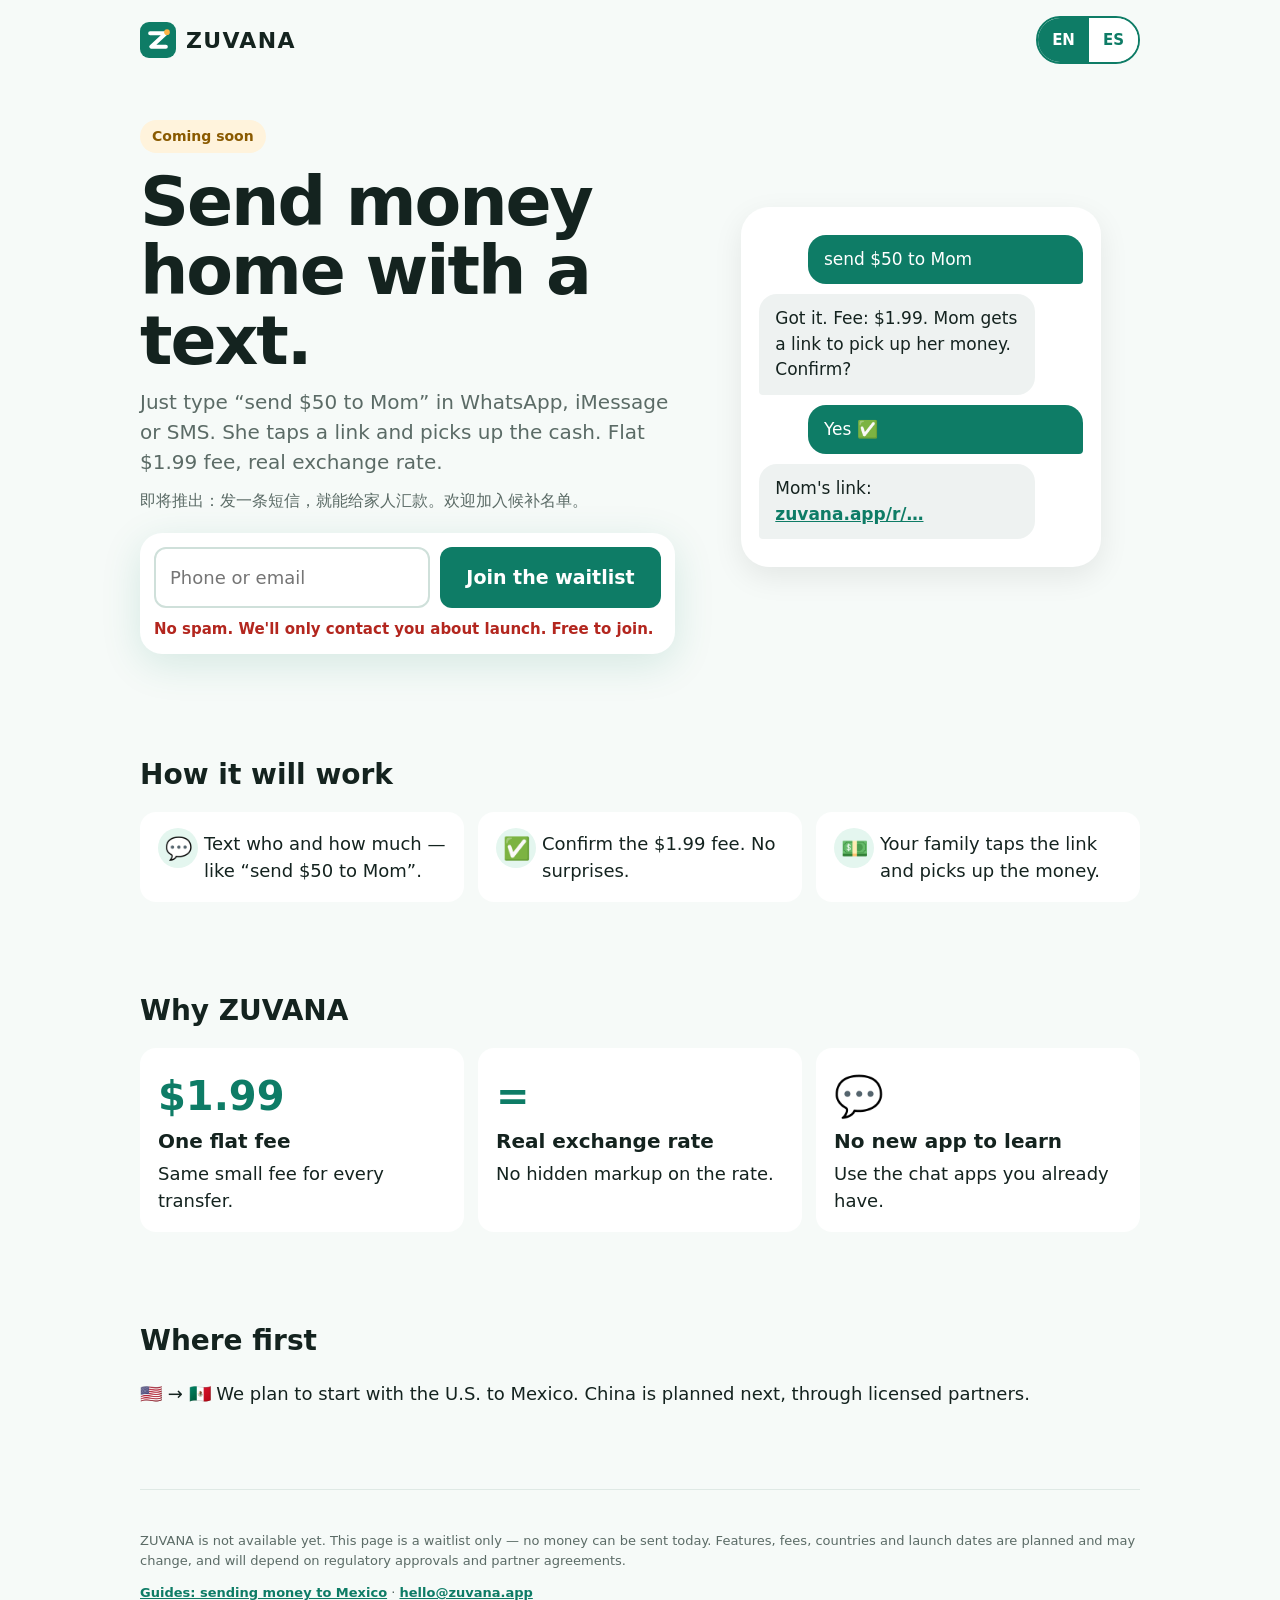
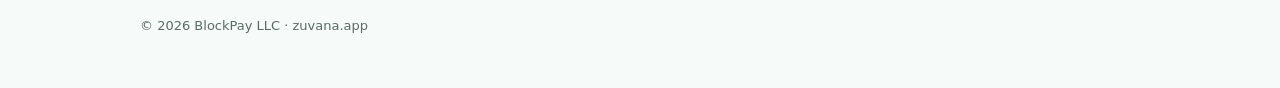
==== index.html @ ed1e3356 "SEO: meta, sitemap, robots" ====
<!DOCTYPE html>
<html lang="en">
<head>
<meta charset="utf-8">
<meta name="viewport" content="width=device-width,initial-scale=1">
<title>Send Money to Mexico by Text — Flat $1.99 Fee | ZUVANA</title>
<meta name="description" content="Send money to Mexico by text from the U.S. Type “send $50 to Mom” in WhatsApp, iMessage or SMS. Flat $1.99 fee, real exchange rate. Join the ZUVANA waitlist.">
<link rel="icon" href="favicon.svg" type="image/svg+xml">
<link rel="icon" href="favicon-32.png" sizes="32x32" type="image/png">
<link rel="apple-touch-icon" href="apple-touch-icon.png">
<link rel="canonical" href="https://zuvana.app/">
<link rel="alternate" hreflang="en" href="https://zuvana.app/">
<link rel="alternate" hreflang="es" href="https://zuvana.app/">
<link rel="alternate" hreflang="x-default" href="https://zuvana.app/">
<script type="application/ld+json">
{"@context":"https://schema.org","@graph":[
{"@type":"Organization","@id":"https://zuvana.app/#org","name":"ZUVANA","legalName":"BlockPay LLC","url":"https://zuvana.app/","logo":"https://zuvana.app/apple-touch-icon.png","email":"hello@zuvana.app","contactPoint":{"@type":"ContactPoint","email":"hello@zuvana.app","contactType":"customer support","availableLanguage":["English","Spanish"]}},
{"@type":"WebSite","@id":"https://zuvana.app/#website","url":"https://zuvana.app/","name":"ZUVANA","description":"Send money to Mexico by text. Flat $1.99 fee, real exchange rate.","inLanguage":["en","es"],"publisher":{"@id":"https://zuvana.app/#org"}}
]}
</script>
<meta name="theme-color" content="#0E7C66">
<meta property="og:type" content="website">
<meta property="og:url" content="https://zuvana.app/">
<meta property="og:site_name" content="ZUVANA">
<meta property="og:image" content="https://zuvana.app/og-image.png">
<meta property="og:image:width" content="1200">
<meta property="og:image:height" content="630">
<meta property="og:locale" content="en_US">
<meta property="og:locale:alternate" content="es_MX">
<meta name="twitter:card" content="summary_large_image">
<meta property="og:title" content="ZUVANA — Send money home by text (coming soon)">
<meta property="og:description" content="Text 'send $50 to Mom'. Flat $1.99. Join the waitlist.">
<script>
/* ================= CONFIG — EDIT BEFORE LAUNCH =================
   FORM_ACTION: where waitlist signups POST. PLACEHOLDER until an account exists.
   - Google Forms: "https://docs.google.com/forms/d/e/<FORM_ID>/formResponse"
       and set FIELD_* to the "entry.123456" names from the form's pre-filled link.
   - Formspree:    "https://formspree.io/f/<FORM_ID>" (keep FIELD_* as plain names).
   While FORM_ACTION contains "PLACEHOLDER", the form falls back to mailto:.        */
const FORM_ACTION   = "https://formsubmit.co/ajax/45e53a7cdea9976b220d7f2879195ad6"; // FormSubmit.co (free) alias for waitlist@zuvana.app
const FIELD_CONTACT = "contact";   // e.g. "entry.1111111111" for Google Forms
const FIELD_LANG    = "language";  // e.g. "entry.3333333333"
const MAILTO_FALLBACK = "waitlist@zuvana.app"; // must be a mailbox you can read
/* ============================================================== */
</script>
<style>
:root{--g:#0E7C66;--g2:#0a5c4c;--y:#FFB547;--ink:#14231f;--mut:#5b6b66;--bg:#f6faf8}
*{box-sizing:border-box}body{margin:0;font-family:system-ui,-apple-system,"Segoe UI",Roboto,"PingFang SC","Microsoft YaHei",sans-serif;color:var(--ink);background:var(--bg);line-height:1.5;font-size:18px}
.wrap{max-width:1040px;margin:0 auto;padding:0 20px}
header{display:flex;align-items:center;justify-content:space-between;padding:16px 0}
.brand{display:flex;align-items:center;gap:10px;font-weight:800;font-size:22px;letter-spacing:.06em}.brand img{width:36px;height:36px}
.toggle{display:flex;border:2px solid var(--g);border-radius:999px;overflow:hidden}
.toggle button{border:0;background:#fff;color:var(--g);font:inherit;font-size:15px;font-weight:700;padding:8px 14px;cursor:pointer;min-height:44px}
.toggle button[aria-pressed=true]{background:var(--g);color:#fff}
.hero{display:grid;gap:28px;padding:16px 0 36px}
.badge{display:inline-block;background:#fff3dc;color:#8a5a00;font-weight:700;font-size:14px;padding:6px 12px;border-radius:999px}
h1{font-size:clamp(40px,9vw,68px);line-height:1.02;letter-spacing:-.03em;font-weight:900;margin:14px 0 12px}
.lead{font-size:20px;color:var(--mut);margin:0 0 20px}
.zh{font-size:16px;color:var(--mut);margin:-8px 0 20px}
form{background:#fff;border-radius:22px;padding:14px;box-shadow:0 10px 40px rgba(14,124,102,.14);display:grid;gap:10px}.sr{position:absolute;width:1px;height:1px;overflow:hidden;clip:rect(0 0 0 0)}@media(min-width:560px){form{grid-template-columns:1fr auto}form .small,form .err{color:#b3261e;font-weight:700;font-size:15px;margin:0;grid-column:1/-1}.err:empty{display:none}input[aria-invalid=true]{border-color:#b3261e}.ok{grid-column:1/-1}}
label{font-weight:700;font-size:15px}
input,select{width:100%;font:inherit;padding:14px;border:2px solid #cfe0da;border-radius:12px;min-height:52px}
input:focus,select:focus{outline:3px solid var(--y);border-color:var(--g)}
.cta{padding:16px 26px!important;background:var(--g);color:#fff;border:0;border-radius:12px;font:inherit;font-weight:800;font-size:19px;padding:16px;cursor:pointer;min-height:56px}
.cta:hover{background:var(--g2)}
.small{font-size:13px;color:var(--mut);margin:0}
.err{color:#b3261e;font-weight:700;font-size:15px;margin:0;grid-column:1/-1}.err:empty{display:none}input[aria-invalid=true]{border-color:#b3261e}.ok{background:#e4f6ef;color:var(--g2);padding:14px;border-radius:12px;font-weight:700;display:none}
.phone{background:#fff;border-radius:28px;padding:18px;box-shadow:0 10px 30px rgba(0,0,0,.08);max-width:360px;justify-self:center;width:100%}
.bub{padding:12px 16px;border-radius:18px;margin:10px 0;max-width:85%;font-size:17px}
.me{background:var(--g);color:#fff;margin-left:auto;border-bottom-right-radius:4px}
.them{background:#eef2f1;border-bottom-left-radius:4px}
.link{color:var(--g);font-weight:700;text-decoration:underline}
section{padding:44px 0}h2{font-size:28px;margin:0 0 16px}
.steps{display:grid;gap:14px;padding:0;margin:0;list-style:none;counter-reset:s}
.steps li{background:#fff;border-radius:16px;padding:18px 18px 18px 64px;position:relative}
.steps li::before{content:attr(data-ic);font-size:22px;width:40px!important;height:40px!important;background:#e4f6ef!important;position:absolute;left:18px;top:16px;width:34px;height:34px;border-radius:50%;background:var(--y);font-weight:800;display:grid;place-items:center}
.cards{display:grid;gap:14px}.card{background:#fff;border-radius:16px;padding:18px}.card b{display:block;font-size:20px;margin-bottom:4px}
.big{font-size:40px;font-weight:800;color:var(--g)}
footer{padding:28px 0 40px;font-size:13px;color:var(--mut);border-top:1px solid #dfe9e5;margin-top:20px}
@media(min-width:820px){.hero{grid-template-columns:1.1fr .9fr;align-items:center;padding:40px 0 56px}.steps,.cards{grid-template-columns:repeat(3,1fr)}}
</style>
</head>
<body>
<div class="wrap">
<header>
  <div class="brand"><img src="logo.svg" alt="">ZUVANA</div>
  <div class="toggle" role="group" aria-label="Language / Idioma">
    <button type="button" data-set="en" aria-pressed="true">EN</button>
    <button type="button" data-set="es" aria-pressed="false">ES</button>
  </div>
</header>

<main>
<div class="hero">
  <div>
    <span class="badge" data-i="badge">Coming soon</span>
    <h1 data-i="h1">Send money home with a text.</h1>
    <p class="lead" data-i="lead">Just type “send $50 to Mom” in WhatsApp, iMessage or SMS. She taps a link and picks up the cash. Flat $1.99 fee, real exchange rate.</p>
    <p class="zh" lang="zh-Hans">即将推出：发一条短信，就能给家人汇款。欢迎加入候补名单。</p>

    <form id="wl" novalidate action="#" method="post">
      <label for="contact" class="sr" data-i="lbl">Your phone or email</label>
      <input id="contact" name="contact" type="text" required aria-describedby="err" aria-invalid="false" autocomplete="email" inputmode="email" placeholder="Phone or email" data-ph="ph">
      <input type="text" name="_honey" tabindex="-1" autocomplete="off" class="sr" aria-hidden="true">
      <p class="err" id="err" role="alert"></p>
      <button class="cta" type="submit" data-i="cta">Join the waitlist</button>
      <p class="ok" id="ok" role="status"></p>
      <p class="small" data-i="priv">No spam. We'll only contact you about launch. Free to join.</p>
    </form>
  </div>

  <div class="phone" aria-hidden="true">
    <div class="bub me" data-i="b1">send $50 to Mom</div>
    <div class="bub them" data-i="b2">Got it. Fee: $1.99. Mom gets a link to pick up her money. Confirm?</div>
    <div class="bub me" data-i="b3">Yes ✅</div>
    <div class="bub them"><span data-i="b4">Mom's link:</span> <span class="link">zuvana.app/r/…</span></div>
  </div>
</div>

<section>
  <h2 data-i="how">How it will work</h2>
  <ol class="steps">
    <li data-ic="💬" data-i="s1">Text who and how much — like “send $50 to Mom”.</li>
    <li data-ic="✅" data-i="s2">Confirm the $1.99 fee. No surprises.</li>
    <li data-ic="💵" data-i="s3">Your family taps the link and picks up the money.</li>
  </ol>
</section>

<section>
  <h2 data-i="why">Why ZUVANA</h2>
  <div class="cards">
    <div class="card"><span class="big">$1.99</span><b data-i="c1t">One flat fee</b><span data-i="c1">Same small fee for every transfer.</span></div>
    <div class="card"><span class="big">=</span><b data-i="c2t">Real exchange rate</b><span data-i="c2">No hidden markup on the rate.</span></div>
    <div class="card"><span class="big">💬</span><b data-i="c3t">No new app to learn</b><span data-i="c3">Use the chat apps you already have.</span></div>
  </div>
</section>

<section>
  <h2 data-i="where">Where first</h2>
  <p data-i="w1">🇺🇸 → 🇲🇽 We plan to start with the U.S. to Mexico. China is planned next, through licensed partners.</p>
</section>
</main>

<footer>
  <p data-i="disc">ZUVANA is not available yet. This page is a waitlist only — no money can be sent today. Features, fees, countries and launch dates are planned and may change, and will depend on regulatory approvals and partner agreements.</p>
  <p><a class="link" href="guides/" data-i="guides">Guides: sending money to Mexico</a> · <a class="link" href="mailto:hello@zuvana.app">hello@zuvana.app</a></p>
  <p>© 2026 BlockPay LLC · zuvana.app</p>
</footer>
</div>

<script>
const T={es:{badge:"Muy pronto",h1:"Envía dinero a casa con un mensaje.",lead:"Solo escribe “envía $50 a mamá” en WhatsApp, iMessage o SMS. Ella toca un enlace y recoge el dinero. Comisión fija de $1.99, al tipo de cambio real.",lbl:"Tu teléfono o correo",ph:"Teléfono o correo",lblc:"¿A dónde envías dinero?",mx:"México",cn:"China",ot:"Otro país",cta:"Unirme a la lista",ok:"¡Gracias! Ya estás en la lista. Te avisaremos cuando abramos.",okm:"Se abrió tu app de correo. Toca Enviar para unirte a la lista.",e1:"Escribe tu teléfono o correo.",e3:"No pudimos enviar tu registro. Inténtalo de nuevo o escríbenos a waitlist@zuvana.app.",e2:"Revisa: escribe un correo válido o un teléfono con al menos 10 dígitos.",priv:"Sin spam. Solo te contactaremos sobre el lanzamiento. Es gratis.",b1:"envía $50 a mamá",b2:"Listo. Comisión: $1.99. Mamá recibe un enlace para recoger su dinero. ¿Confirmas?",b3:"Sí ✅",b4:"Enlace de mamá:",how:"Cómo funcionará",s1:"Escribe a quién y cuánto — como “envía $50 a mamá”.",s2:"Confirma la comisión de $1.99. Sin sorpresas.",s3:"Tu familia toca el enlace y recoge el dinero.",why:"Por qué ZUVANA",c1t:"Una sola comisión",c1:"La misma comisión pequeña en cada envío.",c2t:"Tipo de cambio real",c2:"Sin margen escondido en el tipo de cambio.",c3t:"Sin apps nuevas",c3:"Usa los chats que ya tienes.",where:"Primero a dónde",w1:"🇺🇸 → 🇲🇽 Planeamos empezar de EE. UU. a México. China está planeada después, con socios autorizados.",guides:"Guías: cómo enviar dinero a México",disc:"ZUVANA aún no está disponible. Esta página es solo una lista de espera — hoy no se puede enviar dinero. Las funciones, comisiones, países y fechas son planes y pueden cambiar, y dependen de aprobaciones regulatorias y acuerdos con socios."}};
const EN={ok:"Thanks! You're on the list. We'll text or email you when we open.",okm:"Your email app opened. Tap Send to join the list.",e1:"Please enter your phone or email.",e3:"Sorry, we couldn't send that. Please try again or email waitlist@zuvana.app.",e2:"Please check it: enter a valid email or a phone number with at least 10 digits."};document.querySelectorAll("[data-i]").forEach(e=>EN[e.dataset.i]=e.textContent);EN.ph=document.getElementById("contact").placeholder;T.en=EN;
let lang="en";
function setLang(l){lang=l;document.documentElement.lang=l;const d=T[l];
 document.querySelectorAll("[data-i]").forEach(e=>{if(d[e.dataset.i])e.textContent=d[e.dataset.i]});
 document.getElementById("contact").placeholder=d.ph;const er=document.getElementById("err");if(er&&er.dataset.k)er.textContent=d[er.dataset.k];const o=document.getElementById("ok");if(o&&o.dataset.k)o.textContent=d[o.dataset.k];
 document.querySelectorAll(".toggle button").forEach(b=>b.setAttribute("aria-pressed",b.dataset.set===l));
 try{localStorage.setItem("zl",l)}catch(e){}}
document.querySelectorAll(".toggle button").forEach(b=>b.onclick=()=>setLang(b.dataset.set));
let saved=null;try{saved=localStorage.getItem("zl")}catch(e){}
setLang(saved||((navigator.language||"").startsWith("es")?"es":"en"));

const form=document.getElementById("wl"),inp=form.contact,err=document.getElementById("err"),ok=document.getElementById("ok");
function bad(k){err.dataset.k=k;err.textContent=T[lang][k];inp.setAttribute("aria-invalid","true");inp.focus();return false}
inp.addEventListener("input",()=>{err.textContent="";err.dataset.k="";inp.setAttribute("aria-invalid","false")});
function valid(v){if(!v)return bad("e1");
 if(/^[^\s@]+@[^\s@]+\.[^\s@]{2,}$/.test(v))return true;
 if(/^[+\d\s().-]+$/.test(v)&&v.replace(/\D/g,"").length>=10)return true;return bad("e2")}
function done(k){ok.dataset.k=k;ok.textContent=T[lang][k];ok.style.display="block";form.querySelector(".cta").disabled=true;inp.disabled=true}
function mail(c){location.href="mailto:"+MAILTO_FALLBACK+"?subject="+encodeURIComponent("ZUVANA waitlist")+"&body="+encodeURIComponent("Contact: "+c+"\nLanguage: "+lang);done("okm")}
const btn=form.querySelector(".cta");form.addEventListener("submit",async ev=>{ev.preventDefault();btn.disabled=true;
 const c=inp.value.trim();
 if(form._honey.value){done("ok");return} // bot: fake success, send nothing
 if(!valid(c)){btn.disabled=false;return}
 if(FORM_ACTION.includes("PLACEHOLDER")){mail(c);return}
 const fd=new FormData();fd.append(FIELD_CONTACT,c);fd.append(FIELD_LANG,lang);fd.append("_subject","New Zuvana waitlist signup");fd.append("_captcha","false");fd.append("_template","table");fd.append("_honey","");if(c.includes("@"))fd.append("_replyto",c);
 try{if(FORM_ACTION.includes("docs.google.com")){await fetch(FORM_ACTION,{method:"POST",mode:"no-cors",body:fd})}
  else{const r=await fetch(FORM_ACTION,{method:"POST",body:fd,headers:{Accept:"application/json"}});const j=await r.json().catch(()=>({}));if(!r.ok||String(j.success)==="false")throw 0}
  done("ok")}catch(e){err.dataset.k="e3";err.textContent=T[lang].e3;btn.disabled=false}});
</script>
</body>
</html>
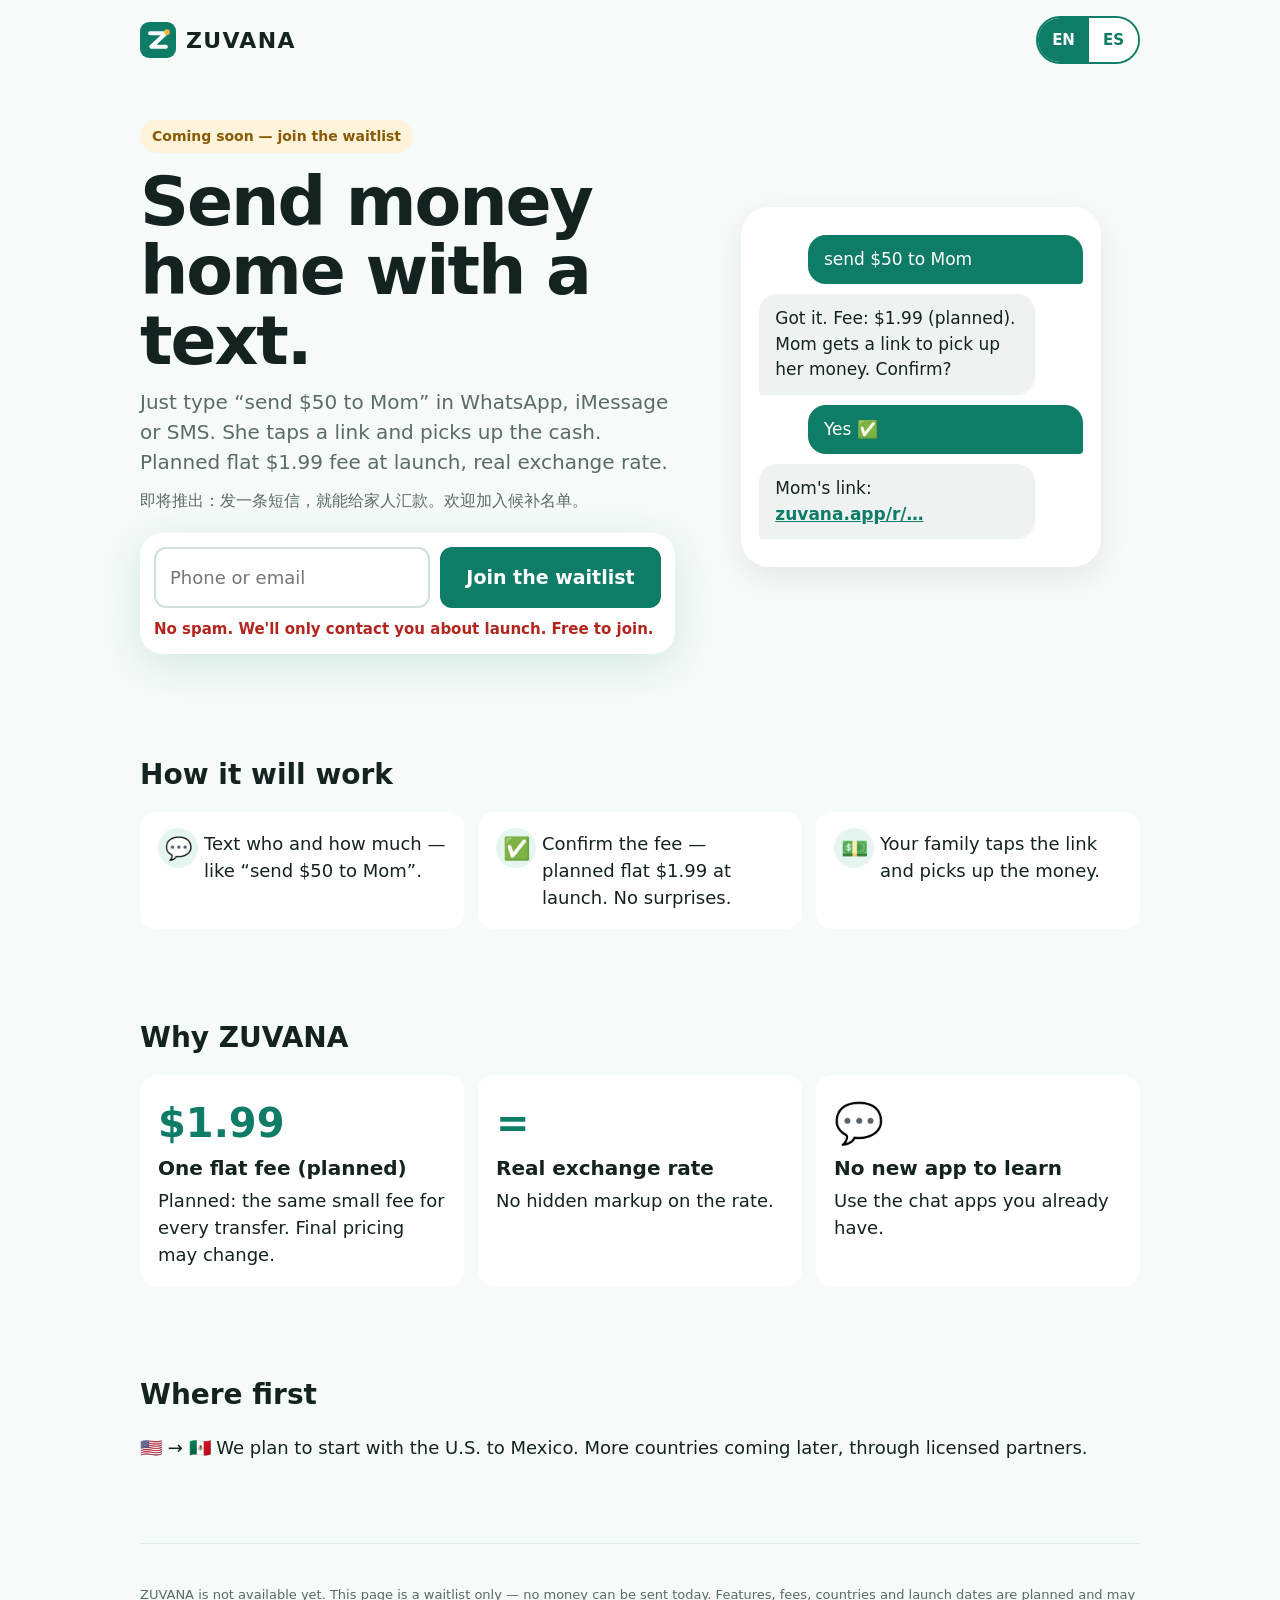
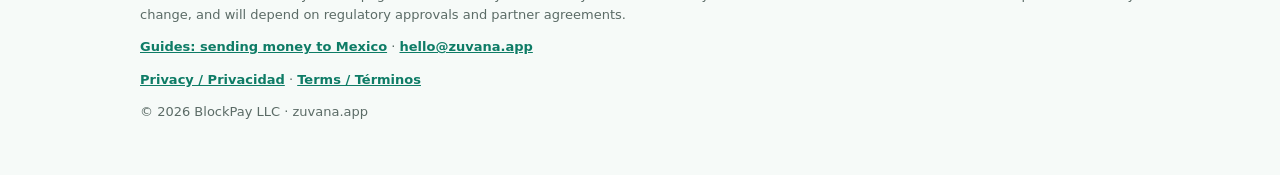
==== commit 46696a07: "Add privacy & terms (EN/ES), coming-soon hero, planned pricing" ====
--- a/index.html
+++ b/index.html
@@ -3,8 +3,8 @@
 <head>
 <meta charset="utf-8">
 <meta name="viewport" content="width=device-width,initial-scale=1">
-<title>Send Money to Mexico by Text — Flat $1.99 Fee | ZUVANA</title>
-<meta name="description" content="Send money to Mexico by text from the U.S. Type “send $50 to Mom” in WhatsApp, iMessage or SMS. Flat $1.99 fee, real exchange rate. Join the ZUVANA waitlist.">
+<title>Send Money to Mexico by Text — Planned Flat $1.99 Fee | ZUVANA</title>
+<meta name="description" content="Send money to Mexico by text from the U.S. Type “send $50 to Mom” in WhatsApp, iMessage or SMS. Coming soon: planned flat $1.99 fee at launch, real exchange rate. Join the ZUVANA waitlist.">
 <link rel="icon" href="favicon.svg" type="image/svg+xml">
 <link rel="icon" href="favicon-32.png" sizes="32x32" type="image/png">
 <link rel="apple-touch-icon" href="apple-touch-icon.png">
@@ -15,7 +15,7 @@
 <script type="application/ld+json">
 {"@context":"https://schema.org","@graph":[
 {"@type":"Organization","@id":"https://zuvana.app/#org","name":"ZUVANA","legalName":"BlockPay LLC","url":"https://zuvana.app/","logo":"https://zuvana.app/apple-touch-icon.png","email":"hello@zuvana.app","contactPoint":{"@type":"ContactPoint","email":"hello@zuvana.app","contactType":"customer support","availableLanguage":["English","Spanish"]}},
-{"@type":"WebSite","@id":"https://zuvana.app/#website","url":"https://zuvana.app/","name":"ZUVANA","description":"Send money to Mexico by text. Flat $1.99 fee, real exchange rate.","inLanguage":["en","es"],"publisher":{"@id":"https://zuvana.app/#org"}}
+{"@type":"WebSite","@id":"https://zuvana.app/#website","url":"https://zuvana.app/","name":"ZUVANA","description":"Coming soon: send money to Mexico by text. Planned flat $1.99 fee at launch, real exchange rate. Waitlist only today.","inLanguage":["en","es"],"publisher":{"@id":"https://zuvana.app/#org"}}
 ]}
 </script>
 <meta name="theme-color" content="#0E7C66">
@@ -29,7 +29,7 @@
 <meta property="og:locale:alternate" content="es_MX">
 <meta name="twitter:card" content="summary_large_image">
 <meta property="og:title" content="ZUVANA — Send money home by text (coming soon)">
-<meta property="og:description" content="Text 'send $50 to Mom'. Flat $1.99. Join the waitlist.">
+<meta property="og:description" content="Coming soon: text 'send $50 to Mom'. Planned flat $1.99 fee at launch. Join the waitlist.">
 <script>
 /* ================= CONFIG — EDIT BEFORE LAUNCH =================
    FORM_ACTION: where waitlist signups POST. PLACEHOLDER until an account exists.
@@ -93,9 +93,9 @@
 <main>
 <div class="hero">
   <div>
-    <span class="badge" data-i="badge">Coming soon</span>
+    <span class="badge" data-i="badge">Coming soon — join the waitlist</span>
     <h1 data-i="h1">Send money home with a text.</h1>
-    <p class="lead" data-i="lead">Just type “send $50 to Mom” in WhatsApp, iMessage or SMS. She taps a link and picks up the cash. Flat $1.99 fee, real exchange rate.</p>
+    <p class="lead" data-i="lead">Just type “send $50 to Mom” in WhatsApp, iMessage or SMS. She taps a link and picks up the cash. Planned flat $1.99 fee at launch, real exchange rate.</p>
     <p class="zh" lang="zh-Hans">即将推出：发一条短信，就能给家人汇款。欢迎加入候补名单。</p>
 
     <form id="wl" novalidate action="#" method="post">
@@ -111,7 +111,7 @@
 
   <div class="phone" aria-hidden="true">
     <div class="bub me" data-i="b1">send $50 to Mom</div>
-    <div class="bub them" data-i="b2">Got it. Fee: $1.99. Mom gets a link to pick up her money. Confirm?</div>
+    <div class="bub them" data-i="b2">Got it. Fee: $1.99 (planned). Mom gets a link to pick up her money. Confirm?</div>
     <div class="bub me" data-i="b3">Yes ✅</div>
     <div class="bub them"><span data-i="b4">Mom's link:</span> <span class="link">zuvana.app/r/…</span></div>
   </div>
@@ -121,7 +121,7 @@
   <h2 data-i="how">How it will work</h2>
   <ol class="steps">
     <li data-ic="💬" data-i="s1">Text who and how much — like “send $50 to Mom”.</li>
-    <li data-ic="✅" data-i="s2">Confirm the $1.99 fee. No surprises.</li>
+    <li data-ic="✅" data-i="s2">Confirm the fee — planned flat $1.99 at launch. No surprises.</li>
     <li data-ic="💵" data-i="s3">Your family taps the link and picks up the money.</li>
   </ol>
 </section>
@@ -129,7 +129,7 @@
 <section>
   <h2 data-i="why">Why ZUVANA</h2>
   <div class="cards">
-    <div class="card"><span class="big">$1.99</span><b data-i="c1t">One flat fee</b><span data-i="c1">Same small fee for every transfer.</span></div>
+    <div class="card"><span class="big">$1.99</span><b data-i="c1t">One flat fee (planned)</b><span data-i="c1">Planned: the same small fee for every transfer. Final pricing may change.</span></div>
     <div class="card"><span class="big">=</span><b data-i="c2t">Real exchange rate</b><span data-i="c2">No hidden markup on the rate.</span></div>
     <div class="card"><span class="big">💬</span><b data-i="c3t">No new app to learn</b><span data-i="c3">Use the chat apps you already have.</span></div>
   </div>
@@ -137,19 +137,20 @@
 
 <section>
   <h2 data-i="where">Where first</h2>
-  <p data-i="w1">🇺🇸 → 🇲🇽 We plan to start with the U.S. to Mexico. China is planned next, through licensed partners.</p>
+  <p data-i="w1">🇺🇸 → 🇲🇽 We plan to start with the U.S. to Mexico. More countries coming later, through licensed partners.</p>
 </section>
 </main>
 
 <footer>
   <p data-i="disc">ZUVANA is not available yet. This page is a waitlist only — no money can be sent today. Features, fees, countries and launch dates are planned and may change, and will depend on regulatory approvals and partner agreements.</p>
   <p><a class="link" href="guides/" data-i="guides">Guides: sending money to Mexico</a> · <a class="link" href="mailto:hello@zuvana.app">hello@zuvana.app</a></p>
+  <p><a class="link" href="privacy.html">Privacy / Privacidad</a> · <a class="link" href="terms.html">Terms / Términos</a></p>
   <p>© 2026 BlockPay LLC · zuvana.app</p>
 </footer>
 </div>
 
 <script>
-const T={es:{badge:"Muy pronto",h1:"Envía dinero a casa con un mensaje.",lead:"Solo escribe “envía $50 a mamá” en WhatsApp, iMessage o SMS. Ella toca un enlace y recoge el dinero. Comisión fija de $1.99, al tipo de cambio real.",lbl:"Tu teléfono o correo",ph:"Teléfono o correo",lblc:"¿A dónde envías dinero?",mx:"México",cn:"China",ot:"Otro país",cta:"Unirme a la lista",ok:"¡Gracias! Ya estás en la lista. Te avisaremos cuando abramos.",okm:"Se abrió tu app de correo. Toca Enviar para unirte a la lista.",e1:"Escribe tu teléfono o correo.",e3:"No pudimos enviar tu registro. Inténtalo de nuevo o escríbenos a waitlist@zuvana.app.",e2:"Revisa: escribe un correo válido o un teléfono con al menos 10 dígitos.",priv:"Sin spam. Solo te contactaremos sobre el lanzamiento. Es gratis.",b1:"envía $50 a mamá",b2:"Listo. Comisión: $1.99. Mamá recibe un enlace para recoger su dinero. ¿Confirmas?",b3:"Sí ✅",b4:"Enlace de mamá:",how:"Cómo funcionará",s1:"Escribe a quién y cuánto — como “envía $50 a mamá”.",s2:"Confirma la comisión de $1.99. Sin sorpresas.",s3:"Tu familia toca el enlace y recoge el dinero.",why:"Por qué ZUVANA",c1t:"Una sola comisión",c1:"La misma comisión pequeña en cada envío.",c2t:"Tipo de cambio real",c2:"Sin margen escondido en el tipo de cambio.",c3t:"Sin apps nuevas",c3:"Usa los chats que ya tienes.",where:"Primero a dónde",w1:"🇺🇸 → 🇲🇽 Planeamos empezar de EE. UU. a México. China está planeada después, con socios autorizados.",guides:"Guías: cómo enviar dinero a México",disc:"ZUVANA aún no está disponible. Esta página es solo una lista de espera — hoy no se puede enviar dinero. Las funciones, comisiones, países y fechas son planes y pueden cambiar, y dependen de aprobaciones regulatorias y acuerdos con socios."}};
+const T={es:{badge:"Muy pronto — únete a la lista de espera",h1:"Envía dinero a casa con un mensaje.",lead:"Solo escribe “envía $50 a mamá” en WhatsApp, iMessage o SMS. Ella toca un enlace y recoge el dinero. Comisión fija planeada de $1.99 al lanzar, al tipo de cambio real.",lbl:"Tu teléfono o correo",ph:"Teléfono o correo",lblc:"¿A dónde envías dinero?",mx:"México",cn:"China",ot:"Otro país",cta:"Unirme a la lista",ok:"¡Gracias! Ya estás en la lista. Te avisaremos cuando abramos.",okm:"Se abrió tu app de correo. Toca Enviar para unirte a la lista.",e1:"Escribe tu teléfono o correo.",e3:"No pudimos enviar tu registro. Inténtalo de nuevo o escríbenos a waitlist@zuvana.app.",e2:"Revisa: escribe un correo válido o un teléfono con al menos 10 dígitos.",priv:"Sin spam. Solo te contactaremos sobre el lanzamiento. Es gratis.",b1:"envía $50 a mamá",b2:"Listo. Comisión: $1.99 (planeada). Mamá recibe un enlace para recoger su dinero. ¿Confirmas?",b3:"Sí ✅",b4:"Enlace de mamá:",how:"Cómo funcionará",s1:"Escribe a quién y cuánto — como “envía $50 a mamá”.",s2:"Confirma la comisión — fija de $1.99 planeada al lanzar. Sin sorpresas.",s3:"Tu familia toca el enlace y recoge el dinero.",why:"Por qué ZUVANA",c1t:"Una sola comisión (planeada)",c1:"Planeado: la misma comisión pequeña en cada envío. El precio final puede cambiar.",c2t:"Tipo de cambio real",c2:"Sin margen escondido en el tipo de cambio.",c3t:"Sin apps nuevas",c3:"Usa los chats que ya tienes.",where:"Primero a dónde",w1:"🇺🇸 → 🇲🇽 Planeamos empezar de EE. UU. a México. Más países llegarán después, con socios autorizados.",guides:"Guías: cómo enviar dinero a México",disc:"ZUVANA aún no está disponible. Esta página es solo una lista de espera — hoy no se puede enviar dinero. Las funciones, comisiones, países y fechas son planes y pueden cambiar, y dependen de aprobaciones regulatorias y acuerdos con socios."}};
 const EN={ok:"Thanks! You're on the list. We'll text or email you when we open.",okm:"Your email app opened. Tap Send to join the list.",e1:"Please enter your phone or email.",e3:"Sorry, we couldn't send that. Please try again or email waitlist@zuvana.app.",e2:"Please check it: enter a valid email or a phone number with at least 10 digits."};document.querySelectorAll("[data-i]").forEach(e=>EN[e.dataset.i]=e.textContent);EN.ph=document.getElementById("contact").placeholder;T.en=EN;
 let lang="en";
 function setLang(l){lang=l;document.documentElement.lang=l;const d=T[l];
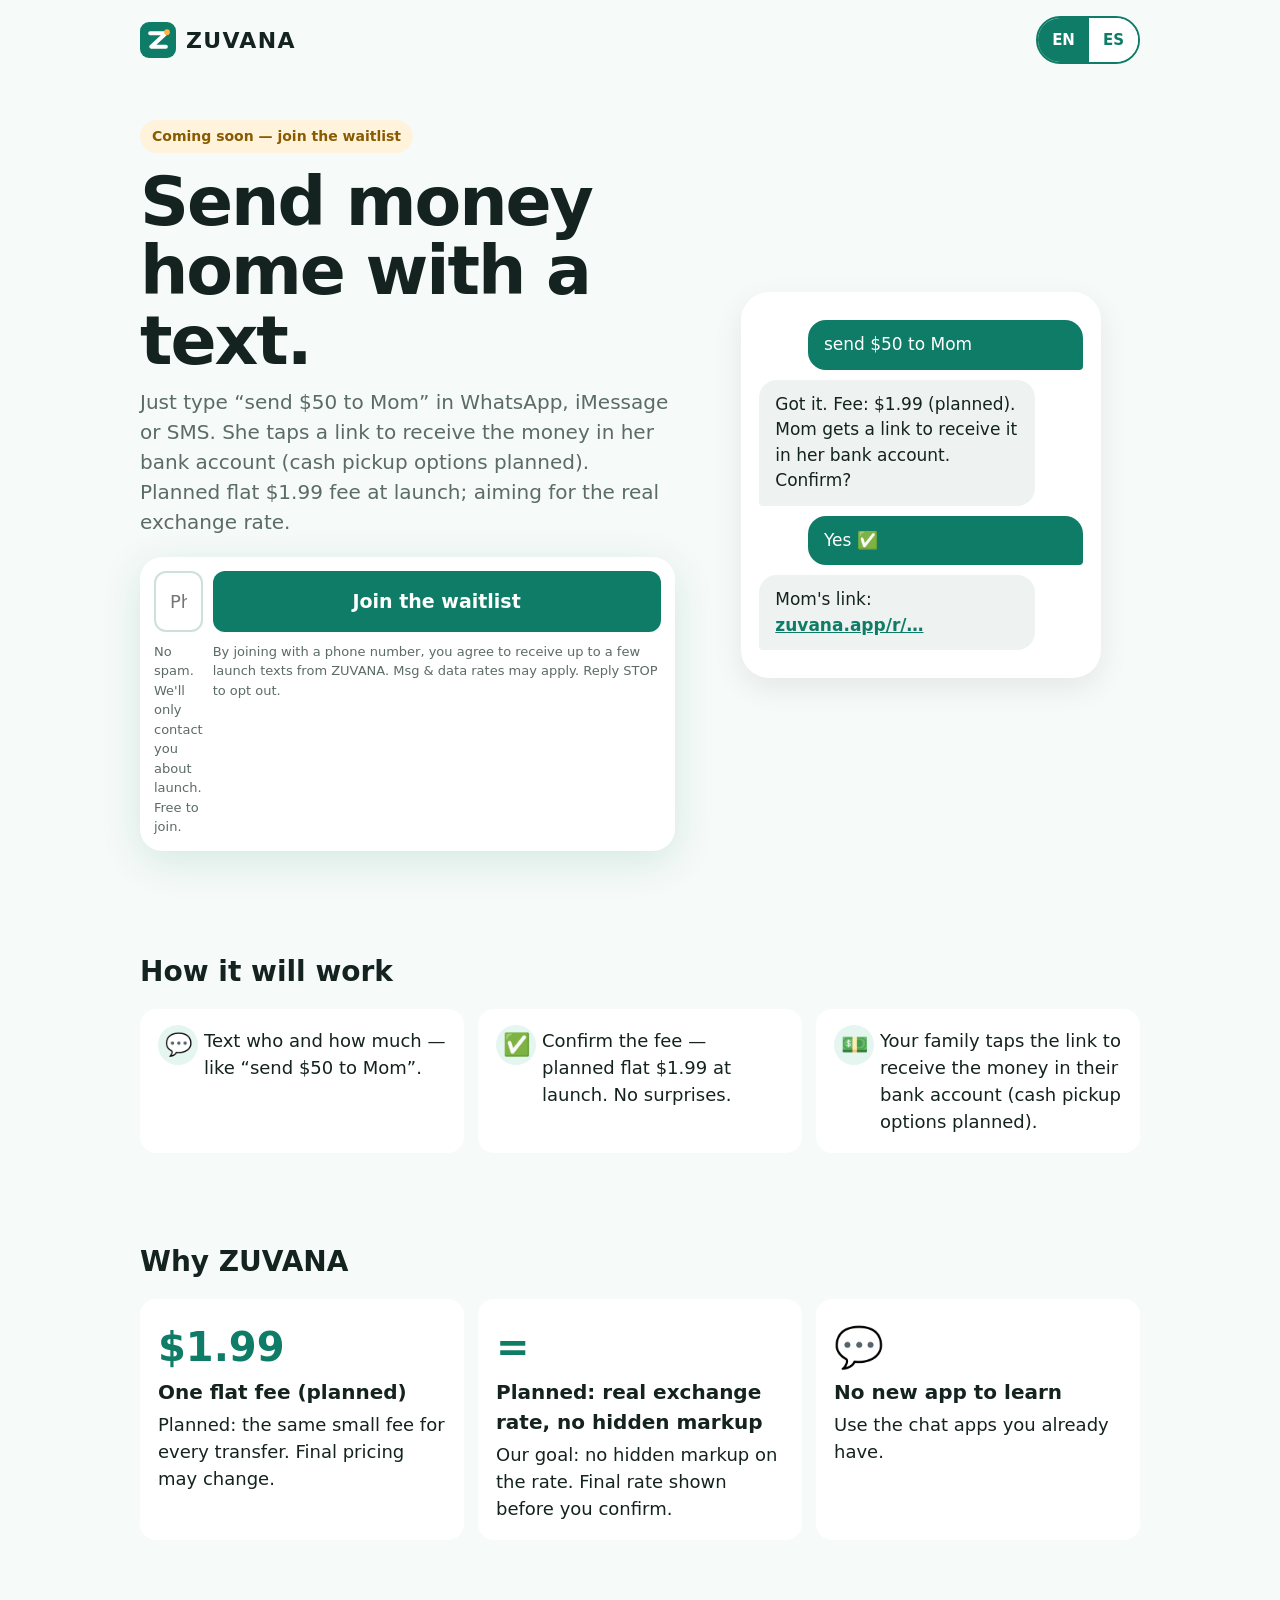
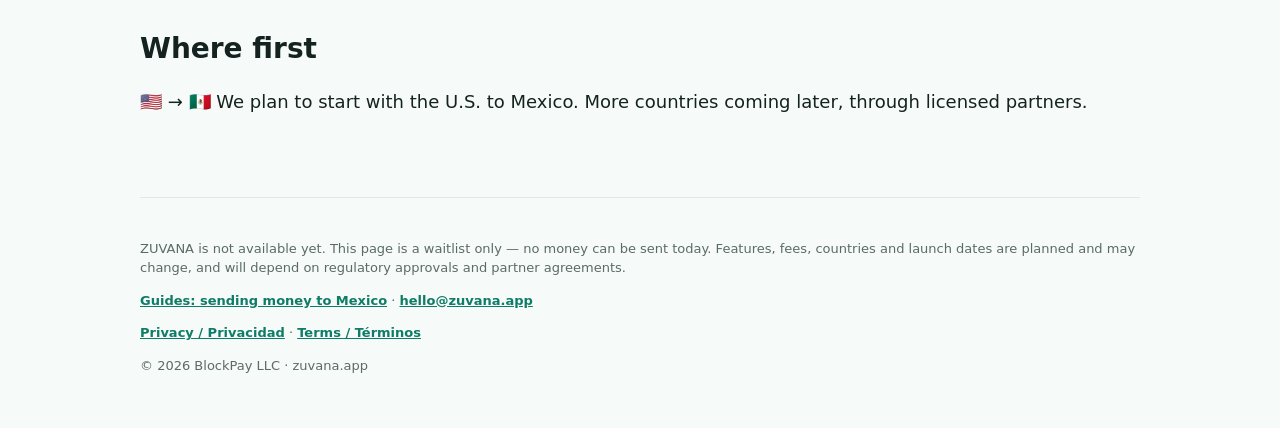
==== commit 27097fb8: "QA fixes: planned rate wording, SMS consent, privacy CCPA/retention, 18+, remove hreflang, favicon" ====
--- a/index.html
+++ b/index.html
@@ -4,18 +4,16 @@
 <meta charset="utf-8">
 <meta name="viewport" content="width=device-width,initial-scale=1">
 <title>Send Money to Mexico by Text — Planned Flat $1.99 Fee | ZUVANA</title>
-<meta name="description" content="Send money to Mexico by text from the U.S. Type “send $50 to Mom” in WhatsApp, iMessage or SMS. Coming soon: planned flat $1.99 fee at launch, real exchange rate. Join the ZUVANA waitlist.">
+<meta name="description" content="Send money to Mexico by text from the U.S. Type “send $50 to Mom” in WhatsApp, iMessage or SMS. Coming soon: planned flat $1.99 fee at launch; aiming for the real exchange rate. Join the ZUVANA waitlist.">
+<link rel="icon" href="favicon.ico" sizes="16x16 32x32 48x48">
 <link rel="icon" href="favicon.svg" type="image/svg+xml">
 <link rel="icon" href="favicon-32.png" sizes="32x32" type="image/png">
 <link rel="apple-touch-icon" href="apple-touch-icon.png">
 <link rel="canonical" href="https://zuvana.app/">
-<link rel="alternate" hreflang="en" href="https://zuvana.app/">
-<link rel="alternate" hreflang="es" href="https://zuvana.app/">
-<link rel="alternate" hreflang="x-default" href="https://zuvana.app/">
 <script type="application/ld+json">
 {"@context":"https://schema.org","@graph":[
 {"@type":"Organization","@id":"https://zuvana.app/#org","name":"ZUVANA","legalName":"BlockPay LLC","url":"https://zuvana.app/","logo":"https://zuvana.app/apple-touch-icon.png","email":"hello@zuvana.app","contactPoint":{"@type":"ContactPoint","email":"hello@zuvana.app","contactType":"customer support","availableLanguage":["English","Spanish"]}},
-{"@type":"WebSite","@id":"https://zuvana.app/#website","url":"https://zuvana.app/","name":"ZUVANA","description":"Coming soon: send money to Mexico by text. Planned flat $1.99 fee at launch, real exchange rate. Waitlist only today.","inLanguage":["en","es"],"publisher":{"@id":"https://zuvana.app/#org"}}
+{"@type":"WebSite","@id":"https://zuvana.app/#website","url":"https://zuvana.app/","name":"ZUVANA","description":"Coming soon: send money to Mexico by text. Planned flat $1.99 fee at launch; aiming for the real exchange rate. Waitlist only today.","inLanguage":["en","es"],"publisher":{"@id":"https://zuvana.app/#org"}}
 ]}
 </script>
 <meta name="theme-color" content="#0E7C66">
@@ -40,12 +38,12 @@
 const FORM_ACTION   = "https://formsubmit.co/ajax/45e53a7cdea9976b220d7f2879195ad6"; // FormSubmit.co (free) alias for waitlist@zuvana.app
 const FIELD_CONTACT = "contact";   // e.g. "entry.1111111111" for Google Forms
 const FIELD_LANG    = "language";  // e.g. "entry.3333333333"
-const MAILTO_FALLBACK = "waitlist@zuvana.app"; // must be a mailbox you can read
+const MAILTO_FALLBACK = "hello@zuvana.app"; // must be a mailbox you can read
 /* ============================================================== */
 </script>
 <style>
 :root{--g:#0E7C66;--g2:#0a5c4c;--y:#FFB547;--ink:#14231f;--mut:#5b6b66;--bg:#f6faf8}
-*{box-sizing:border-box}body{margin:0;font-family:system-ui,-apple-system,"Segoe UI",Roboto,"PingFang SC","Microsoft YaHei",sans-serif;color:var(--ink);background:var(--bg);line-height:1.5;font-size:18px}
+*{box-sizing:border-box}body{margin:0;font-family:system-ui,-apple-system,"Segoe UI",Roboto,sans-serif;color:var(--ink);background:var(--bg);line-height:1.5;font-size:18px}
 .wrap{max-width:1040px;margin:0 auto;padding:0 20px}
 header{display:flex;align-items:center;justify-content:space-between;padding:16px 0}
 .brand{display:flex;align-items:center;gap:10px;font-weight:800;font-size:22px;letter-spacing:.06em}.brand img{width:36px;height:36px}
@@ -56,8 +54,7 @@
 .badge{display:inline-block;background:#fff3dc;color:#8a5a00;font-weight:700;font-size:14px;padding:6px 12px;border-radius:999px}
 h1{font-size:clamp(40px,9vw,68px);line-height:1.02;letter-spacing:-.03em;font-weight:900;margin:14px 0 12px}
 .lead{font-size:20px;color:var(--mut);margin:0 0 20px}
-.zh{font-size:16px;color:var(--mut);margin:-8px 0 20px}
-form{background:#fff;border-radius:22px;padding:14px;box-shadow:0 10px 40px rgba(14,124,102,.14);display:grid;gap:10px}.sr{position:absolute;width:1px;height:1px;overflow:hidden;clip:rect(0 0 0 0)}@media(min-width:560px){form{grid-template-columns:1fr auto}form .small,form .err{color:#b3261e;font-weight:700;font-size:15px;margin:0;grid-column:1/-1}.err:empty{display:none}input[aria-invalid=true]{border-color:#b3261e}.ok{grid-column:1/-1}}
+form{background:#fff;border-radius:22px;padding:14px;box-shadow:0 10px 40px rgba(14,124,102,.14);display:grid;gap:10px}.sr{position:absolute;width:1px;height:1px;overflow:hidden;clip:rect(0 0 0 0)}@media(min-width:560px){form{grid-template-columns:1fr auto}form .err{color:#b3261e;font-weight:700;font-size:15px;margin:0;grid-column:1/-1}.err:empty{display:none}input[aria-invalid=true]{border-color:#b3261e}.ok{grid-column:1/-1}}
 label{font-weight:700;font-size:15px}
 input,select{width:100%;font:inherit;padding:14px;border:2px solid #cfe0da;border-radius:12px;min-height:52px}
 input:focus,select:focus{outline:3px solid var(--y);border-color:var(--g)}
@@ -95,8 +92,7 @@
   <div>
     <span class="badge" data-i="badge">Coming soon — join the waitlist</span>
     <h1 data-i="h1">Send money home with a text.</h1>
-    <p class="lead" data-i="lead">Just type “send $50 to Mom” in WhatsApp, iMessage or SMS. She taps a link and picks up the cash. Planned flat $1.99 fee at launch, real exchange rate.</p>
-    <p class="zh" lang="zh-Hans">即将推出：发一条短信，就能给家人汇款。欢迎加入候补名单。</p>
+    <p class="lead" data-i="lead">Just type “send $50 to Mom” in WhatsApp, iMessage or SMS. She taps a link to receive the money in her bank account (cash pickup options planned). Planned flat $1.99 fee at launch; aiming for the real exchange rate.</p>
 
     <form id="wl" novalidate action="#" method="post">
       <label for="contact" class="sr" data-i="lbl">Your phone or email</label>
@@ -106,12 +102,13 @@
       <button class="cta" type="submit" data-i="cta">Join the waitlist</button>
       <p class="ok" id="ok" role="status"></p>
       <p class="small" data-i="priv">No spam. We'll only contact you about launch. Free to join.</p>
+      <p class="small" data-i="sms">By joining with a phone number, you agree to receive up to a few launch texts from ZUVANA. Msg &amp; data rates may apply. Reply STOP to opt out.</p>
     </form>
   </div>
 
   <div class="phone" aria-hidden="true">
     <div class="bub me" data-i="b1">send $50 to Mom</div>
-    <div class="bub them" data-i="b2">Got it. Fee: $1.99 (planned). Mom gets a link to pick up her money. Confirm?</div>
+    <div class="bub them" data-i="b2">Got it. Fee: $1.99 (planned). Mom gets a link to receive it in her bank account. Confirm?</div>
     <div class="bub me" data-i="b3">Yes ✅</div>
     <div class="bub them"><span data-i="b4">Mom's link:</span> <span class="link">zuvana.app/r/…</span></div>
   </div>
@@ -122,7 +119,7 @@
   <ol class="steps">
     <li data-ic="💬" data-i="s1">Text who and how much — like “send $50 to Mom”.</li>
     <li data-ic="✅" data-i="s2">Confirm the fee — planned flat $1.99 at launch. No surprises.</li>
-    <li data-ic="💵" data-i="s3">Your family taps the link and picks up the money.</li>
+    <li data-ic="💵" data-i="s3">Your family taps the link to receive the money in their bank account (cash pickup options planned).</li>
   </ol>
 </section>
 
@@ -130,7 +127,7 @@
   <h2 data-i="why">Why ZUVANA</h2>
   <div class="cards">
     <div class="card"><span class="big">$1.99</span><b data-i="c1t">One flat fee (planned)</b><span data-i="c1">Planned: the same small fee for every transfer. Final pricing may change.</span></div>
-    <div class="card"><span class="big">=</span><b data-i="c2t">Real exchange rate</b><span data-i="c2">No hidden markup on the rate.</span></div>
+    <div class="card"><span class="big">=</span><b data-i="c2t">Planned: real exchange rate, no hidden markup</b><span data-i="c2">Our goal: no hidden markup on the rate. Final rate shown before you confirm.</span></div>
     <div class="card"><span class="big">💬</span><b data-i="c3t">No new app to learn</b><span data-i="c3">Use the chat apps you already have.</span></div>
   </div>
 </section>
@@ -150,8 +147,8 @@
 </div>
 
 <script>
-const T={es:{badge:"Muy pronto — únete a la lista de espera",h1:"Envía dinero a casa con un mensaje.",lead:"Solo escribe “envía $50 a mamá” en WhatsApp, iMessage o SMS. Ella toca un enlace y recoge el dinero. Comisión fija planeada de $1.99 al lanzar, al tipo de cambio real.",lbl:"Tu teléfono o correo",ph:"Teléfono o correo",lblc:"¿A dónde envías dinero?",mx:"México",cn:"China",ot:"Otro país",cta:"Unirme a la lista",ok:"¡Gracias! Ya estás en la lista. Te avisaremos cuando abramos.",okm:"Se abrió tu app de correo. Toca Enviar para unirte a la lista.",e1:"Escribe tu teléfono o correo.",e3:"No pudimos enviar tu registro. Inténtalo de nuevo o escríbenos a waitlist@zuvana.app.",e2:"Revisa: escribe un correo válido o un teléfono con al menos 10 dígitos.",priv:"Sin spam. Solo te contactaremos sobre el lanzamiento. Es gratis.",b1:"envía $50 a mamá",b2:"Listo. Comisión: $1.99 (planeada). Mamá recibe un enlace para recoger su dinero. ¿Confirmas?",b3:"Sí ✅",b4:"Enlace de mamá:",how:"Cómo funcionará",s1:"Escribe a quién y cuánto — como “envía $50 a mamá”.",s2:"Confirma la comisión — fija de $1.99 planeada al lanzar. Sin sorpresas.",s3:"Tu familia toca el enlace y recoge el dinero.",why:"Por qué ZUVANA",c1t:"Una sola comisión (planeada)",c1:"Planeado: la misma comisión pequeña en cada envío. El precio final puede cambiar.",c2t:"Tipo de cambio real",c2:"Sin margen escondido en el tipo de cambio.",c3t:"Sin apps nuevas",c3:"Usa los chats que ya tienes.",where:"Primero a dónde",w1:"🇺🇸 → 🇲🇽 Planeamos empezar de EE. UU. a México. Más países llegarán después, con socios autorizados.",guides:"Guías: cómo enviar dinero a México",disc:"ZUVANA aún no está disponible. Esta página es solo una lista de espera — hoy no se puede enviar dinero. Las funciones, comisiones, países y fechas son planes y pueden cambiar, y dependen de aprobaciones regulatorias y acuerdos con socios."}};
-const EN={ok:"Thanks! You're on the list. We'll text or email you when we open.",okm:"Your email app opened. Tap Send to join the list.",e1:"Please enter your phone or email.",e3:"Sorry, we couldn't send that. Please try again or email waitlist@zuvana.app.",e2:"Please check it: enter a valid email or a phone number with at least 10 digits."};document.querySelectorAll("[data-i]").forEach(e=>EN[e.dataset.i]=e.textContent);EN.ph=document.getElementById("contact").placeholder;T.en=EN;
+const T={es:{badge:"Muy pronto — únete a la lista de espera",h1:"Envía dinero a casa con un mensaje.",lead:"Solo escribe “envía $50 a mamá” en WhatsApp, iMessage o SMS. Ella toca un enlace para recibir el dinero en su cuenta bancaria (opciones de retiro en efectivo planeadas). Comisión fija planeada de $1.99 al lanzar; buscamos el tipo de cambio real.",lbl:"Tu teléfono o correo",ph:"Teléfono o correo",lblc:"¿A dónde envías dinero?",mx:"México",cta:"Unirme a la lista",ok:"¡Gracias! Ya estás en la lista. Te avisaremos cuando abramos.",okm:"Se abrió tu app de correo. Toca Enviar para unirte a la lista.",e1:"Escribe tu teléfono o correo.",e3:"No pudimos enviar tu registro. Inténtalo de nuevo o escríbenos a hello@zuvana.app.",e2:"Revisa: escribe un correo válido o un teléfono con al menos 10 dígitos.",priv:"Sin spam. Solo te contactaremos sobre el lanzamiento. Es gratis.",sms:"Al unirte con un número de teléfono, aceptas recibir algunos mensajes de texto de ZUVANA sobre el lanzamiento. Pueden aplicar tarifas de mensajes y datos. Responde STOP para cancelar.",b1:"envía $50 a mamá",b2:"Listo. Comisión: $1.99 (planeada). Mamá recibe un enlace para recibirlo en su cuenta bancaria. ¿Confirmas?",b3:"Sí ✅",b4:"Enlace de mamá:",how:"Cómo funcionará",s1:"Escribe a quién y cuánto — como “envía $50 a mamá”.",s2:"Confirma la comisión — fija de $1.99 planeada al lanzar. Sin sorpresas.",s3:"Tu familia toca el enlace para recibir el dinero en su cuenta bancaria (opciones de retiro en efectivo planeadas).",why:"Por qué ZUVANA",c1t:"Una sola comisión (planeada)",c1:"Planeado: la misma comisión pequeña en cada envío. El precio final puede cambiar.",c2t:"Planeado: tipo de cambio real, sin margen oculto",c2:"Nuestra meta: sin margen oculto en el tipo de cambio. Verás el tipo final antes de confirmar.",c3t:"Sin apps nuevas",c3:"Usa los chats que ya tienes.",where:"Primero a dónde",w1:"🇺🇸 → 🇲🇽 Planeamos empezar de EE. UU. a México. Más países llegarán después, con socios autorizados.",guides:"Guías: cómo enviar dinero a México",disc:"ZUVANA aún no está disponible. Esta página es solo una lista de espera — hoy no se puede enviar dinero. Las funciones, comisiones, países y fechas son planes y pueden cambiar, y dependen de aprobaciones regulatorias y acuerdos con socios."}};
+const EN={ok:"Thanks! You're on the list. We'll text or email you when we open.",okm:"Your email app opened. Tap Send to join the list.",e1:"Please enter your phone or email.",e3:"Sorry, we couldn't send that. Please try again or email hello@zuvana.app.",e2:"Please check it: enter a valid email or a phone number with at least 10 digits."};document.querySelectorAll("[data-i]").forEach(e=>EN[e.dataset.i]=e.textContent);EN.ph=document.getElementById("contact").placeholder;T.en=EN;
 let lang="en";
 function setLang(l){lang=l;document.documentElement.lang=l;const d=T[l];
  document.querySelectorAll("[data-i]").forEach(e=>{if(d[e.dataset.i])e.textContent=d[e.dataset.i]});
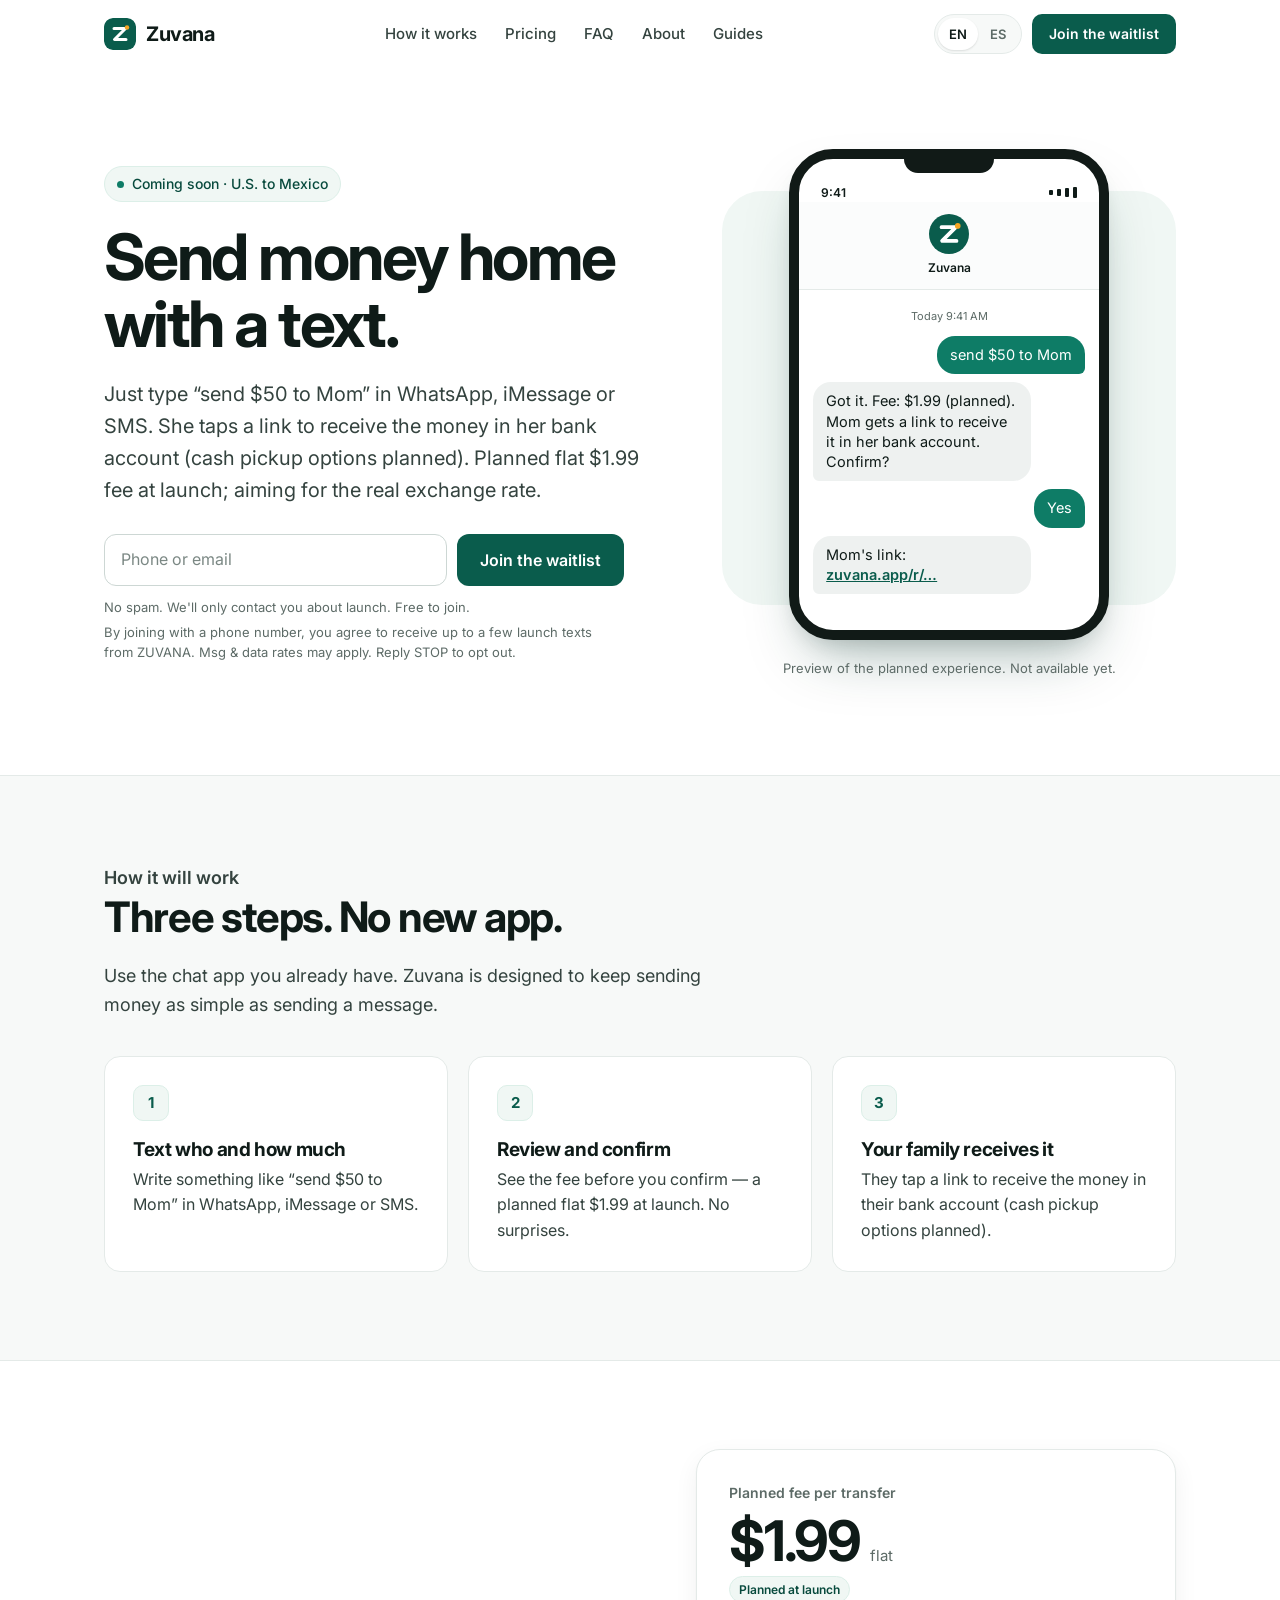
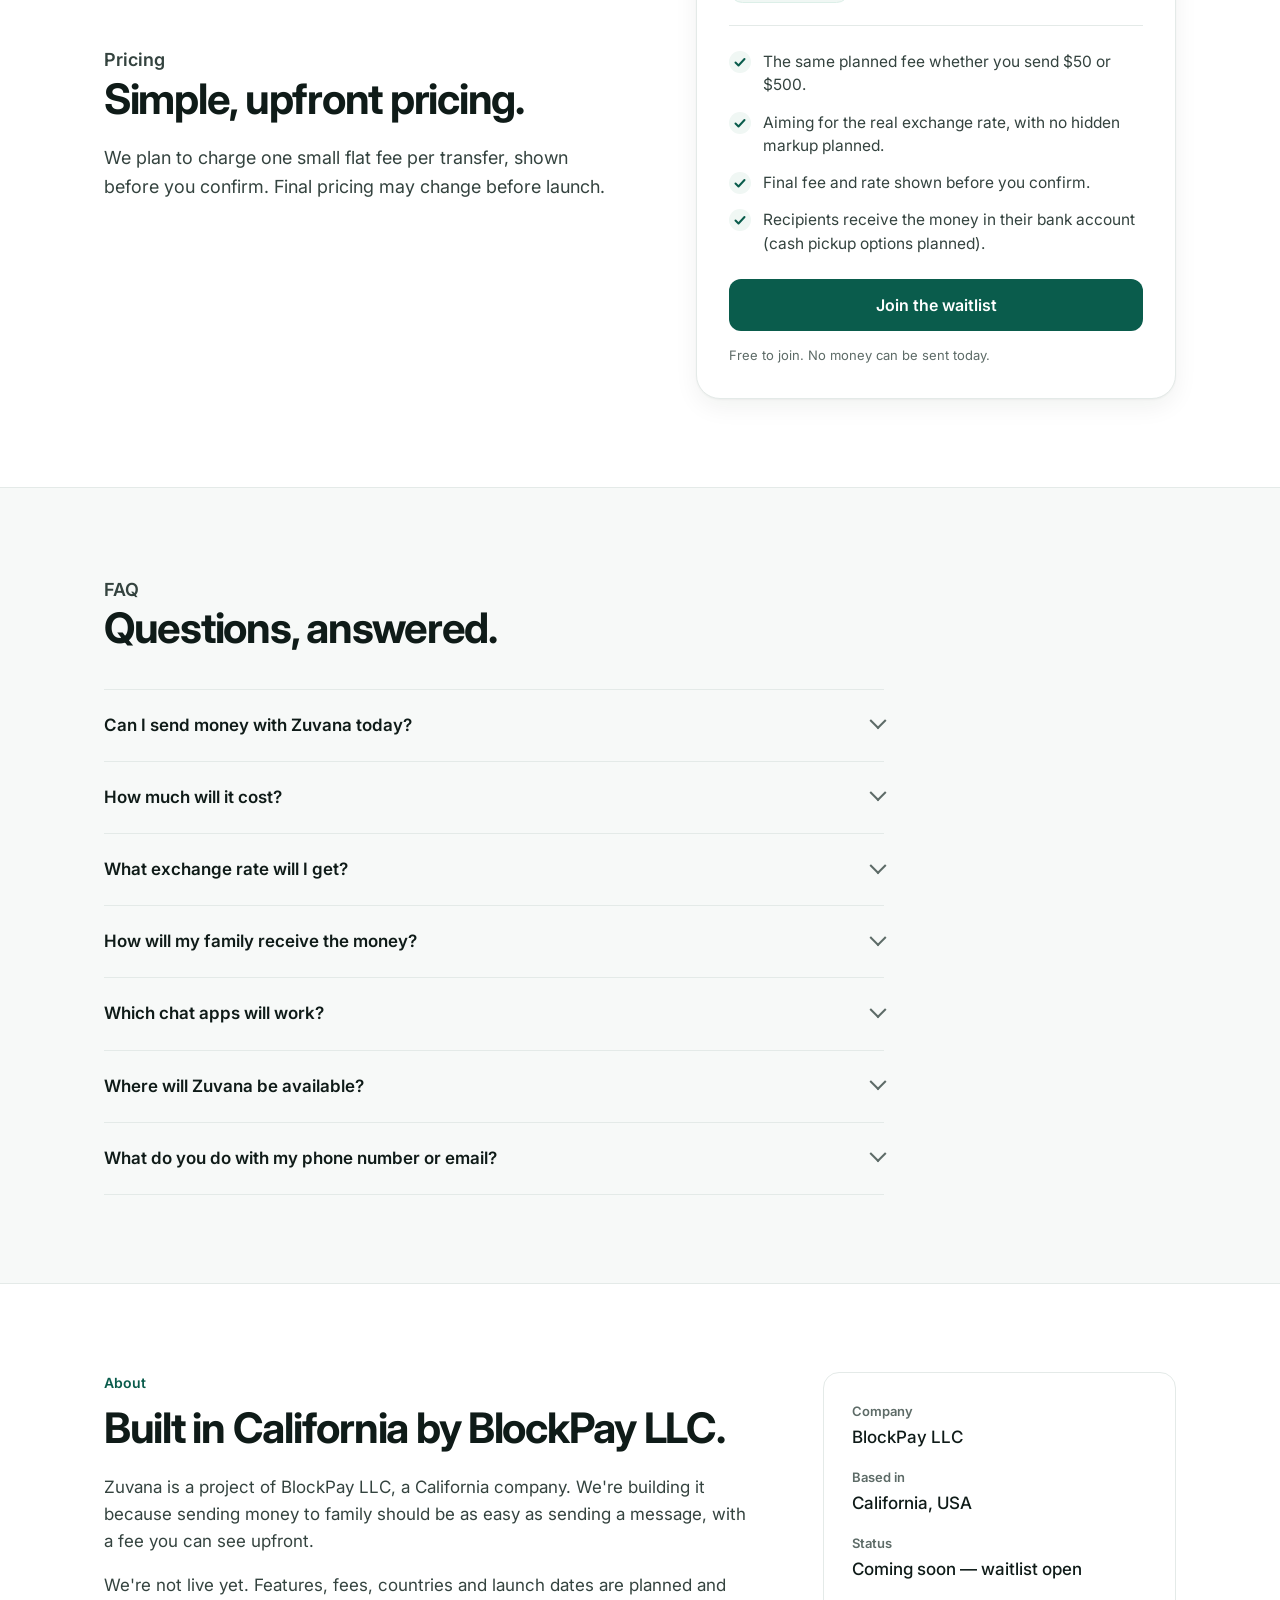
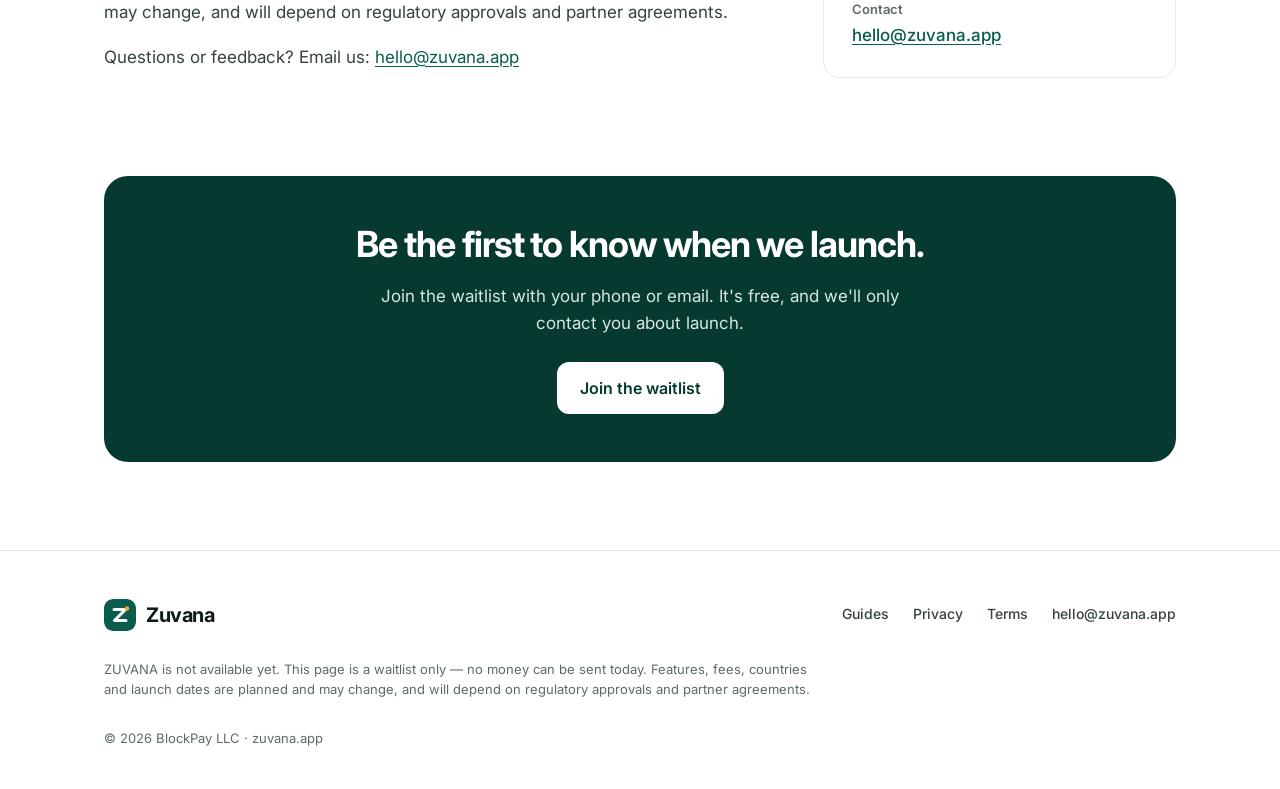
==== commit 7e6a00b6: "Redesign site: modern layout, shared styles.css, refined logo" ====
--- a/index.html
+++ b/index.html
@@ -16,7 +16,7 @@
 {"@type":"WebSite","@id":"https://zuvana.app/#website","url":"https://zuvana.app/","name":"ZUVANA","description":"Coming soon: send money to Mexico by text. Planned flat $1.99 fee at launch; aiming for the real exchange rate. Waitlist only today.","inLanguage":["en","es"],"publisher":{"@id":"https://zuvana.app/#org"}}
 ]}
 </script>
-<meta name="theme-color" content="#0E7C66">
+<meta name="theme-color" content="#0A5C4C">
 <meta property="og:type" content="website">
 <meta property="og:url" content="https://zuvana.app/">
 <meta property="og:site_name" content="ZUVANA">
@@ -28,9 +28,13 @@
 <meta name="twitter:card" content="summary_large_image">
 <meta property="og:title" content="ZUVANA — Send money home by text (coming soon)">
 <meta property="og:description" content="Coming soon: text 'send $50 to Mom'. Planned flat $1.99 fee at launch. Join the waitlist.">
+<link rel="preconnect" href="https://fonts.googleapis.com">
+<link rel="preconnect" href="https://fonts.gstatic.com" crossorigin>
+<link rel="stylesheet" href="https://fonts.googleapis.com/css2?family=Inter:wght@400;500;600;700&display=swap">
+<link rel="stylesheet" href="styles.css">
 <script>
 /* ================= CONFIG — EDIT BEFORE LAUNCH =================
-   FORM_ACTION: where waitlist signups POST. PLACEHOLDER until an account exists.
+   FORM_ACTION: where waitlist signups POST.
    - Google Forms: "https://docs.google.com/forms/d/e/<FORM_ID>/formResponse"
        and set FIELD_* to the "entry.123456" names from the form's pre-filled link.
    - Formspree:    "https://formspree.io/f/<FORM_ID>" (keep FIELD_* as plain names).
@@ -41,138 +45,220 @@
 const MAILTO_FALLBACK = "hello@zuvana.app"; // must be a mailbox you can read
 /* ============================================================== */
 </script>
-<style>
-:root{--g:#0E7C66;--g2:#0a5c4c;--y:#FFB547;--ink:#14231f;--mut:#5b6b66;--bg:#f6faf8}
-*{box-sizing:border-box}body{margin:0;font-family:system-ui,-apple-system,"Segoe UI",Roboto,sans-serif;color:var(--ink);background:var(--bg);line-height:1.5;font-size:18px}
-.wrap{max-width:1040px;margin:0 auto;padding:0 20px}
-header{display:flex;align-items:center;justify-content:space-between;padding:16px 0}
-.brand{display:flex;align-items:center;gap:10px;font-weight:800;font-size:22px;letter-spacing:.06em}.brand img{width:36px;height:36px}
-.toggle{display:flex;border:2px solid var(--g);border-radius:999px;overflow:hidden}
-.toggle button{border:0;background:#fff;color:var(--g);font:inherit;font-size:15px;font-weight:700;padding:8px 14px;cursor:pointer;min-height:44px}
-.toggle button[aria-pressed=true]{background:var(--g);color:#fff}
-.hero{display:grid;gap:28px;padding:16px 0 36px}
-.badge{display:inline-block;background:#fff3dc;color:#8a5a00;font-weight:700;font-size:14px;padding:6px 12px;border-radius:999px}
-h1{font-size:clamp(40px,9vw,68px);line-height:1.02;letter-spacing:-.03em;font-weight:900;margin:14px 0 12px}
-.lead{font-size:20px;color:var(--mut);margin:0 0 20px}
-form{background:#fff;border-radius:22px;padding:14px;box-shadow:0 10px 40px rgba(14,124,102,.14);display:grid;gap:10px}.sr{position:absolute;width:1px;height:1px;overflow:hidden;clip:rect(0 0 0 0)}@media(min-width:560px){form{grid-template-columns:1fr auto}form .err{color:#b3261e;font-weight:700;font-size:15px;margin:0;grid-column:1/-1}.err:empty{display:none}input[aria-invalid=true]{border-color:#b3261e}.ok{grid-column:1/-1}}
-label{font-weight:700;font-size:15px}
-input,select{width:100%;font:inherit;padding:14px;border:2px solid #cfe0da;border-radius:12px;min-height:52px}
-input:focus,select:focus{outline:3px solid var(--y);border-color:var(--g)}
-.cta{padding:16px 26px!important;background:var(--g);color:#fff;border:0;border-radius:12px;font:inherit;font-weight:800;font-size:19px;padding:16px;cursor:pointer;min-height:56px}
-.cta:hover{background:var(--g2)}
-.small{font-size:13px;color:var(--mut);margin:0}
-.err{color:#b3261e;font-weight:700;font-size:15px;margin:0;grid-column:1/-1}.err:empty{display:none}input[aria-invalid=true]{border-color:#b3261e}.ok{background:#e4f6ef;color:var(--g2);padding:14px;border-radius:12px;font-weight:700;display:none}
-.phone{background:#fff;border-radius:28px;padding:18px;box-shadow:0 10px 30px rgba(0,0,0,.08);max-width:360px;justify-self:center;width:100%}
-.bub{padding:12px 16px;border-radius:18px;margin:10px 0;max-width:85%;font-size:17px}
-.me{background:var(--g);color:#fff;margin-left:auto;border-bottom-right-radius:4px}
-.them{background:#eef2f1;border-bottom-left-radius:4px}
-.link{color:var(--g);font-weight:700;text-decoration:underline}
-section{padding:44px 0}h2{font-size:28px;margin:0 0 16px}
-.steps{display:grid;gap:14px;padding:0;margin:0;list-style:none;counter-reset:s}
-.steps li{background:#fff;border-radius:16px;padding:18px 18px 18px 64px;position:relative}
-.steps li::before{content:attr(data-ic);font-size:22px;width:40px!important;height:40px!important;background:#e4f6ef!important;position:absolute;left:18px;top:16px;width:34px;height:34px;border-radius:50%;background:var(--y);font-weight:800;display:grid;place-items:center}
-.cards{display:grid;gap:14px}.card{background:#fff;border-radius:16px;padding:18px}.card b{display:block;font-size:20px;margin-bottom:4px}
-.big{font-size:40px;font-weight:800;color:var(--g)}
-footer{padding:28px 0 40px;font-size:13px;color:var(--mut);border-top:1px solid #dfe9e5;margin-top:20px}
-@media(min-width:820px){.hero{grid-template-columns:1.1fr .9fr;align-items:center;padding:40px 0 56px}.steps,.cards{grid-template-columns:repeat(3,1fr)}}
-</style>
 </head>
 <body>
-<div class="wrap">
-<header>
-  <div class="brand"><img src="logo.svg" alt="">ZUVANA</div>
-  <div class="toggle" role="group" aria-label="Language / Idioma">
-    <button type="button" data-set="en" aria-pressed="true">EN</button>
-    <button type="button" data-set="es" aria-pressed="false">ES</button>
+<a class="skip" href="#main" data-i="skip">Skip to content</a>
+
+<header class="site-header" id="top">
+  <div class="container nav">
+    <a class="brand" href="/" aria-label="Zuvana home"><img src="logo.svg" alt="" width="32" height="32">Zuvana</a>
+    <ul class="nav-links">
+      <li><a href="#how" data-i="nav1">How it works</a></li>
+      <li><a href="#pricing" data-i="nav2">Pricing</a></li>
+      <li><a href="#faq" data-i="nav3">FAQ</a></li>
+      <li><a href="#about" data-i="nav4">About</a></li>
+      <li><a href="guides/" data-i="nav5">Guides</a></li>
+    </ul>
+    <div class="nav-right">
+      <div class="toggle" role="group" aria-label="Language / Idioma">
+        <button type="button" data-set="en" aria-pressed="true">EN</button>
+        <button type="button" data-set="es" aria-pressed="false">ES</button>
+      </div>
+      <a class="btn btn-primary btn-sm hide-sm" href="#wl" data-i="navcta">Join the waitlist</a>
+    </div>
   </div>
 </header>
 
-<main>
-<div class="hero">
-  <div>
-    <span class="badge" data-i="badge">Coming soon — join the waitlist</span>
-    <h1 data-i="h1">Send money home with a text.</h1>
-    <p class="lead" data-i="lead">Just type “send $50 to Mom” in WhatsApp, iMessage or SMS. She taps a link to receive the money in her bank account (cash pickup options planned). Planned flat $1.99 fee at launch; aiming for the real exchange rate.</p>
-
-    <form id="wl" novalidate action="#" method="post">
-      <label for="contact" class="sr" data-i="lbl">Your phone or email</label>
-      <input id="contact" name="contact" type="text" required aria-describedby="err" aria-invalid="false" autocomplete="email" inputmode="email" placeholder="Phone or email" data-ph="ph">
-      <input type="text" name="_honey" tabindex="-1" autocomplete="off" class="sr" aria-hidden="true">
-      <p class="err" id="err" role="alert"></p>
-      <button class="cta" type="submit" data-i="cta">Join the waitlist</button>
-      <p class="ok" id="ok" role="status"></p>
-      <p class="small" data-i="priv">No spam. We'll only contact you about launch. Free to join.</p>
-      <p class="small" data-i="sms">By joining with a phone number, you agree to receive up to a few launch texts from ZUVANA. Msg &amp; data rates may apply. Reply STOP to opt out.</p>
-    </form>
-  </div>
-
-  <div class="phone" aria-hidden="true">
-    <div class="bub me" data-i="b1">send $50 to Mom</div>
-    <div class="bub them" data-i="b2">Got it. Fee: $1.99 (planned). Mom gets a link to receive it in her bank account. Confirm?</div>
-    <div class="bub me" data-i="b3">Yes ✅</div>
-    <div class="bub them"><span data-i="b4">Mom's link:</span> <span class="link">zuvana.app/r/…</span></div>
-  </div>
-</div>
-
-<section>
-  <h2 data-i="how">How it will work</h2>
-  <ol class="steps">
-    <li data-ic="💬" data-i="s1">Text who and how much — like “send $50 to Mom”.</li>
-    <li data-ic="✅" data-i="s2">Confirm the fee — planned flat $1.99 at launch. No surprises.</li>
-    <li data-ic="💵" data-i="s3">Your family taps the link to receive the money in their bank account (cash pickup options planned).</li>
-  </ol>
-</section>
-
-<section>
-  <h2 data-i="why">Why ZUVANA</h2>
-  <div class="cards">
-    <div class="card"><span class="big">$1.99</span><b data-i="c1t">One flat fee (planned)</b><span data-i="c1">Planned: the same small fee for every transfer. Final pricing may change.</span></div>
-    <div class="card"><span class="big">=</span><b data-i="c2t">Planned: real exchange rate, no hidden markup</b><span data-i="c2">Our goal: no hidden markup on the rate. Final rate shown before you confirm.</span></div>
-    <div class="card"><span class="big">💬</span><b data-i="c3t">No new app to learn</b><span data-i="c3">Use the chat apps you already have.</span></div>
-  </div>
-</section>
-
-<section>
-  <h2 data-i="where">Where first</h2>
-  <p data-i="w1">🇺🇸 → 🇲🇽 We plan to start with the U.S. to Mexico. More countries coming later, through licensed partners.</p>
+<main id="main">
+<section class="hero">
+  <div class="container hero-grid">
+    <div>
+      <span class="eyebrow"><span class="dot" aria-hidden="true"></span><span data-i="badge">Coming soon · U.S. to Mexico</span></span>
+      <h1 data-i="h1">Send money home with a text.</h1>
+      <p class="lead" data-i="lead">Just type “send $50 to Mom” in WhatsApp, iMessage or SMS. She taps a link to receive the money in her bank account (cash pickup options planned). Planned flat $1.99 fee at launch; aiming for the real exchange rate.</p>
+
+      <form id="wl" class="waitlist" novalidate action="#" method="post">
+        <div class="form-row">
+          <label for="contact" class="sr" data-i="lbl">Your phone or email</label>
+          <input id="contact" class="input" name="contact" type="text" required aria-describedby="err" aria-invalid="false" autocomplete="email" inputmode="email" placeholder="Phone or email" data-ph="ph">
+          <input type="text" name="_honey" tabindex="-1" autocomplete="off" class="sr" aria-hidden="true">
+          <input type="hidden" name="ref" id="ref" value="">
+          <button class="btn btn-primary cta-submit" type="submit" data-i="cta">Join the waitlist</button>
+        </div>
+        <p class="err" id="err" role="alert"></p>
+        <p class="ok" id="ok" role="status"></p>
+        <p class="fine" data-i="priv">No spam. We'll only contact you about launch. Free to join.</p>
+        <p class="fine" data-i="sms">By joining with a phone number, you agree to receive up to a few launch texts from ZUVANA. Msg &amp; data rates may apply. Reply STOP to opt out.</p>
+      </form>
+    </div>
+
+    <div class="phone-wrap">
+      <div class="phone" role="img" aria-label="Example text conversation: send $50 to Mom" data-ia="phonelbl">
+        <div class="notch" aria-hidden="true"></div>
+        <div class="phone-top" aria-hidden="true"><span>9:41</span><span class="status"><i style="height:5px"></i><i style="height:7px"></i><i style="height:9px"></i><i style="height:11px"></i></span></div>
+        <div class="chat-head" aria-hidden="true"><img src="logo.svg" alt="" width="40" height="40"><span>Zuvana</span></div>
+        <div class="chat" aria-hidden="true">
+          <span class="time" data-i="tm">Today 9:41 AM</span>
+          <div class="bub me" data-i="b1">send $50 to Mom</div>
+          <div class="bub them" data-i="b2">Got it. Fee: $1.99 (planned). Mom gets a link to receive it in her bank account. Confirm?</div>
+          <div class="bub me" data-i="b3">Yes</div>
+          <div class="bub them"><span data-i="b4">Mom's link:</span> <span class="lnk">zuvana.app/r/…</span></div>
+        </div>
+      </div>
+      <p class="caption" data-i="cap">Preview of the planned experience. Not available yet.</p>
+    </div>
+  </div>
+</section>
+
+<section class="section alt" id="how">
+  <div class="container">
+    <div class="section-head">
+      <p class="kicker" data-i="howk">How it will work</p>
+      <h2 data-i="how">Three steps. No new app.</h2>
+      <p data-i="howp">Use the chat app you already have. Zuvana is designed to keep sending money as simple as sending a message.</p>
+    </div>
+    <ol class="steps">
+      <li class="step"><span class="step-num" aria-hidden="true">1</span><h3 data-i="s1t">Text who and how much</h3><p data-i="s1">Write something like “send $50 to Mom” in WhatsApp, iMessage or SMS.</p></li>
+      <li class="step"><span class="step-num" aria-hidden="true">2</span><h3 data-i="s2t">Review and confirm</h3><p data-i="s2">See the fee before you confirm — a planned flat $1.99 at launch. No surprises.</p></li>
+      <li class="step"><span class="step-num" aria-hidden="true">3</span><h3 data-i="s3t">Your family receives it</h3><p data-i="s3">They tap a link to receive the money in their bank account (cash pickup options planned).</p></li>
+    </ol>
+  </div>
+</section>
+
+<section class="section" id="pricing">
+  <div class="container pricing">
+    <div class="section-head" style="margin-bottom:0">
+      <p class="kicker" data-i="prk">Pricing</p>
+      <h2 data-i="prh">Simple, upfront pricing.</h2>
+      <p data-i="prp">We plan to charge one small flat fee per transfer, shown before you confirm. Final pricing may change before launch.</p>
+    </div>
+    <div class="price-card">
+      <p class="price-label" data-i="prl">Planned fee per transfer</p>
+      <div class="price"><b>$1.99</b><span data-i="prf">flat</span></div>
+      <span class="tag" data-i="prt">Planned at launch</span>
+      <ul class="checks">
+        <li><svg viewBox="0 0 22 22" aria-hidden="true"><circle cx="11" cy="11" r="11" fill="#f0f7f4"/><path d="M6.5 11.5l3 3 6-6.5" fill="none" stroke="#0a5c4c" stroke-width="2" stroke-linecap="round" stroke-linejoin="round"/></svg><span data-i="pc1">The same planned fee whether you send $50 or $500.</span></li>
+        <li><svg viewBox="0 0 22 22" aria-hidden="true"><circle cx="11" cy="11" r="11" fill="#f0f7f4"/><path d="M6.5 11.5l3 3 6-6.5" fill="none" stroke="#0a5c4c" stroke-width="2" stroke-linecap="round" stroke-linejoin="round"/></svg><span data-i="pc2">Aiming for the real exchange rate, with no hidden markup planned.</span></li>
+        <li><svg viewBox="0 0 22 22" aria-hidden="true"><circle cx="11" cy="11" r="11" fill="#f0f7f4"/><path d="M6.5 11.5l3 3 6-6.5" fill="none" stroke="#0a5c4c" stroke-width="2" stroke-linecap="round" stroke-linejoin="round"/></svg><span data-i="pc3">Final fee and rate shown before you confirm.</span></li>
+        <li><svg viewBox="0 0 22 22" aria-hidden="true"><circle cx="11" cy="11" r="11" fill="#f0f7f4"/><path d="M6.5 11.5l3 3 6-6.5" fill="none" stroke="#0a5c4c" stroke-width="2" stroke-linecap="round" stroke-linejoin="round"/></svg><span data-i="pc4">Recipients receive the money in their bank account (cash pickup options planned).</span></li>
+      </ul>
+      <a class="btn btn-primary" href="#wl" data-i="prcta">Join the waitlist</a>
+      <p class="price-note" data-i="prn">Free to join. No money can be sent today.</p>
+    </div>
+  </div>
+</section>
+
+<section class="section alt" id="faq">
+  <div class="container">
+    <div class="section-head">
+      <p class="kicker" data-i="faqk">FAQ</p>
+      <h2 data-i="faqh">Questions, answered.</h2>
+    </div>
+    <div class="faq">
+      <details><summary data-i="q1">Can I send money with Zuvana today?</summary><p data-i="a1">Not yet. Zuvana is coming soon and this site is a waitlist only — no money can be sent today. Join the list and we'll let you know when we open.</p></details>
+      <details><summary data-i="q2">How much will it cost?</summary><p data-i="a2">We're planning a flat $1.99 fee per transfer at launch. Pricing isn't final and may change; you'll always see the fee before you confirm.</p></details>
+      <details><summary data-i="q3">What exchange rate will I get?</summary><p data-i="a3">We're aiming for the real exchange rate with no hidden markup. The final rate will be shown before you confirm each transfer.</p></details>
+      <details><summary data-i="q4">How will my family receive the money?</summary><p data-i="a4">They'll get a link by text and receive the money in their bank account (cash pickup options planned).</p></details>
+      <details><summary data-i="q5">Which chat apps will work?</summary><p data-i="a5">We're planning to support WhatsApp, iMessage and regular SMS, so there's no new app to download.</p></details>
+      <details><summary data-i="q6">Where will Zuvana be available?</summary><p data-i="a6">We plan to start with sending from the U.S. to Mexico. More countries may come later.</p></details>
+      <details><summary data-i="q7">What do you do with my phone number or email?</summary><p><span data-i="a7">We only use it to contact you about launch. We don't sell it. Read our</span> <a href="privacy.html" data-i="a7l">Privacy Policy</a>.</p></details>
+    </div>
+  </div>
+</section>
+
+<section class="section" id="about">
+  <div class="container about">
+    <div>
+      <p class="kicker" data-i="abk">About</p>
+      <h2 data-i="abh">Built in California by BlockPay LLC.</h2>
+      <p data-i="ab1">Zuvana is a project of BlockPay LLC, a California company. We're building it because sending money to family should be as easy as sending a message, with a fee you can see upfront.</p>
+      <p data-i="ab2">We're not live yet. Features, fees, countries and launch dates are planned and may change, and will depend on regulatory approvals and partner agreements.</p>
+      <p><span data-i="ab3">Questions or feedback? Email us:</span> <a href="mailto:hello@zuvana.app">hello@zuvana.app</a></p>
+    </div>
+    <div class="about-card">
+      <dl>
+        <div><dt data-i="d1">Company</dt><dd>BlockPay LLC</dd></div>
+        <div><dt data-i="d2">Based in</dt><dd data-i="d2v">California, USA</dd></div>
+        <div><dt data-i="d3">Status</dt><dd data-i="d3v">Coming soon — waitlist open</dd></div>
+        <div><dt data-i="d4">Contact</dt><dd><a href="mailto:hello@zuvana.app">hello@zuvana.app</a></dd></div>
+      </dl>
+    </div>
+  </div>
+</section>
+
+<section class="section" style="border-top:0;padding-top:0">
+  <div class="container">
+    <div class="cta-band">
+      <h2 data-i="bandh">Be the first to know when we launch.</h2>
+      <p data-i="bandp">Join the waitlist with your phone or email. It's free, and we'll only contact you about launch.</p>
+      <a class="btn" href="#wl" data-i="bandcta">Join the waitlist</a>
+    </div>
+  </div>
 </section>
 </main>
 
-<footer>
-  <p data-i="disc">ZUVANA is not available yet. This page is a waitlist only — no money can be sent today. Features, fees, countries and launch dates are planned and may change, and will depend on regulatory approvals and partner agreements.</p>
-  <p><a class="link" href="guides/" data-i="guides">Guides: sending money to Mexico</a> · <a class="link" href="mailto:hello@zuvana.app">hello@zuvana.app</a></p>
-  <p><a class="link" href="privacy.html">Privacy / Privacidad</a> · <a class="link" href="terms.html">Terms / Términos</a></p>
-  <p>© 2026 BlockPay LLC · zuvana.app</p>
+<footer class="site-footer">
+  <div class="container foot-grid">
+    <div class="foot-top">
+      <a class="brand" href="/"><img src="logo.svg" alt="" width="32" height="32">Zuvana</a>
+      <ul class="foot-links">
+        <li><a href="guides/" data-i="guides">Guides</a></li>
+        <li><a href="privacy.html" data-i="fpriv">Privacy</a></li>
+        <li><a href="terms.html" data-i="fterms">Terms</a></li>
+        <li><a href="mailto:hello@zuvana.app">hello@zuvana.app</a></li>
+      </ul>
+    </div>
+    <p class="disclaimer" data-i="disc">ZUVANA is not available yet. This page is a waitlist only — no money can be sent today. Features, fees, countries and launch dates are planned and may change, and will depend on regulatory approvals and partner agreements.</p>
+    <p class="copy">© 2026 BlockPay LLC · zuvana.app</p>
+  </div>
 </footer>
-</div>
 
 <script>
-const T={es:{badge:"Muy pronto — únete a la lista de espera",h1:"Envía dinero a casa con un mensaje.",lead:"Solo escribe “envía $50 a mamá” en WhatsApp, iMessage o SMS. Ella toca un enlace para recibir el dinero en su cuenta bancaria (opciones de retiro en efectivo planeadas). Comisión fija planeada de $1.99 al lanzar; buscamos el tipo de cambio real.",lbl:"Tu teléfono o correo",ph:"Teléfono o correo",lblc:"¿A dónde envías dinero?",mx:"México",cta:"Unirme a la lista",ok:"¡Gracias! Ya estás en la lista. Te avisaremos cuando abramos.",okm:"Se abrió tu app de correo. Toca Enviar para unirte a la lista.",e1:"Escribe tu teléfono o correo.",e3:"No pudimos enviar tu registro. Inténtalo de nuevo o escríbenos a hello@zuvana.app.",e2:"Revisa: escribe un correo válido o un teléfono con al menos 10 dígitos.",priv:"Sin spam. Solo te contactaremos sobre el lanzamiento. Es gratis.",sms:"Al unirte con un número de teléfono, aceptas recibir algunos mensajes de texto de ZUVANA sobre el lanzamiento. Pueden aplicar tarifas de mensajes y datos. Responde STOP para cancelar.",b1:"envía $50 a mamá",b2:"Listo. Comisión: $1.99 (planeada). Mamá recibe un enlace para recibirlo en su cuenta bancaria. ¿Confirmas?",b3:"Sí ✅",b4:"Enlace de mamá:",how:"Cómo funcionará",s1:"Escribe a quién y cuánto — como “envía $50 a mamá”.",s2:"Confirma la comisión — fija de $1.99 planeada al lanzar. Sin sorpresas.",s3:"Tu familia toca el enlace para recibir el dinero en su cuenta bancaria (opciones de retiro en efectivo planeadas).",why:"Por qué ZUVANA",c1t:"Una sola comisión (planeada)",c1:"Planeado: la misma comisión pequeña en cada envío. El precio final puede cambiar.",c2t:"Planeado: tipo de cambio real, sin margen oculto",c2:"Nuestra meta: sin margen oculto en el tipo de cambio. Verás el tipo final antes de confirmar.",c3t:"Sin apps nuevas",c3:"Usa los chats que ya tienes.",where:"Primero a dónde",w1:"🇺🇸 → 🇲🇽 Planeamos empezar de EE. UU. a México. Más países llegarán después, con socios autorizados.",guides:"Guías: cómo enviar dinero a México",disc:"ZUVANA aún no está disponible. Esta página es solo una lista de espera — hoy no se puede enviar dinero. Las funciones, comisiones, países y fechas son planes y pueden cambiar, y dependen de aprobaciones regulatorias y acuerdos con socios."}};
-const EN={ok:"Thanks! You're on the list. We'll text or email you when we open.",okm:"Your email app opened. Tap Send to join the list.",e1:"Please enter your phone or email.",e3:"Sorry, we couldn't send that. Please try again or email hello@zuvana.app.",e2:"Please check it: enter a valid email or a phone number with at least 10 digits."};document.querySelectorAll("[data-i]").forEach(e=>EN[e.dataset.i]=e.textContent);EN.ph=document.getElementById("contact").placeholder;T.en=EN;
+const T={es:{title:"Envía dinero a México por mensaje — Comisión fija planeada de $1.99 | ZUVANA",skip:"Ir al contenido",nav1:"Cómo funciona",nav2:"Precio",nav3:"Preguntas",nav4:"Nosotros",nav5:"Guías",navcta:"Unirme a la lista",
+badge:"Muy pronto · De EE. UU. a México",h1:"Envía dinero a casa con un mensaje.",lead:"Solo escribe “envía $50 a mamá” en WhatsApp, iMessage o SMS. Ella toca un enlace para recibir el dinero en su cuenta bancaria (opciones de retiro en efectivo planeadas). Comisión fija planeada de $1.99 al lanzar; buscamos el tipo de cambio real.",
+lbl:"Tu teléfono o correo",ph:"Teléfono o correo",cta:"Unirme a la lista",ok:"¡Gracias! Ya estás en la lista. Te avisaremos cuando abramos.",okm:"Se abrió tu app de correo. Toca Enviar para unirte a la lista.",e1:"Escribe tu teléfono o correo.",e3:"No pudimos enviar tu registro. Inténtalo de nuevo o escríbenos a hello@zuvana.app.",e2:"Revisa: escribe un correo válido o un teléfono con al menos 10 dígitos.",priv:"Sin spam. Solo te contactaremos sobre el lanzamiento. Es gratis.",sms:"Al unirte con un número de teléfono, aceptas recibir algunos mensajes de texto de ZUVANA sobre el lanzamiento. Pueden aplicar tarifas de mensajes y datos. Responde STOP para cancelar.",
+phonelbl:"Ejemplo de conversación: envía $50 a mamá",tm:"Hoy 9:41 a. m.",b1:"envía $50 a mamá",b2:"Listo. Comisión: $1.99 (planeada). Mamá recibe un enlace para recibirlo en su cuenta bancaria. ¿Confirmas?",b3:"Sí",b4:"Enlace de mamá:",cap:"Vista previa de la experiencia planeada. Aún no disponible.",
+howk:"Cómo funcionará",how:"Tres pasos. Sin apps nuevas.",howp:"Usa el chat que ya tienes. Zuvana está pensado para que enviar dinero sea tan fácil como mandar un mensaje.",s1t:"Escribe a quién y cuánto",s1:"Escribe algo como “envía $50 a mamá” en WhatsApp, iMessage o SMS.",s2t:"Revisa y confirma",s2:"Ve la comisión antes de confirmar — fija de $1.99 planeada al lanzar. Sin sorpresas.",s3t:"Tu familia lo recibe",s3:"Tocan un enlace para recibir el dinero en su cuenta bancaria (opciones de retiro en efectivo planeadas).",
+prk:"Precio",prh:"Precio simple y claro.",prp:"Planeamos cobrar una sola comisión pequeña por envío, que verás antes de confirmar. El precio final puede cambiar antes del lanzamiento.",prl:"Comisión planeada por envío",prf:"fija",prt:"Planeada al lanzar",pc1:"La misma comisión planeada si envías $50 o $500.",pc2:"Buscamos el tipo de cambio real, sin margen oculto planeado.",pc3:"Verás la comisión y el tipo de cambio finales antes de confirmar.",pc4:"Quien recibe obtiene el dinero en su cuenta bancaria (opciones de retiro en efectivo planeadas).",prcta:"Unirme a la lista",prn:"Es gratis unirte. Hoy no se puede enviar dinero.",
+faqk:"Preguntas",faqh:"Preguntas frecuentes.",q1:"¿Puedo enviar dinero con Zuvana hoy?",a1:"Todavía no. Zuvana llegará muy pronto y este sitio es solo una lista de espera — hoy no se puede enviar dinero. Únete a la lista y te avisaremos cuando abramos.",q2:"¿Cuánto costará?",a2:"Planeamos una comisión fija de $1.99 por envío al lanzar. El precio no es definitivo y puede cambiar; siempre verás la comisión antes de confirmar.",q3:"¿Qué tipo de cambio tendré?",a3:"Buscamos ofrecer el tipo de cambio real, sin margen oculto. Verás el tipo de cambio final antes de confirmar cada envío.",q4:"¿Cómo recibirá el dinero mi familia?",a4:"Recibirán un enlace por mensaje y obtendrán el dinero en su cuenta bancaria (opciones de retiro en efectivo planeadas).",q5:"¿Qué apps de chat funcionarán?",a5:"Planeamos funcionar con WhatsApp, iMessage y SMS normal, así que no tendrás que descargar otra app.",q6:"¿Dónde estará disponible Zuvana?",a6:"Planeamos empezar con envíos de EE. UU. a México. Más países podrían llegar después.",q7:"¿Qué hacen con mi teléfono o correo?",a7:"Solo lo usamos para avisarte sobre el lanzamiento. No lo vendemos. Lee nuestro",a7l:"Aviso de privacidad",
+abk:"Nosotros",abh:"Creado en California por BlockPay LLC.",ab1:"Zuvana es un proyecto de BlockPay LLC, una empresa de California. Lo estamos creando porque enviar dinero a la familia debería ser tan fácil como mandar un mensaje, con una comisión que ves desde el principio.",ab2:"Todavía no estamos disponibles. Las funciones, comisiones, países y fechas son planes y pueden cambiar, y dependen de aprobaciones regulatorias y acuerdos con socios.",ab3:"¿Preguntas o comentarios? Escríbenos:",d1:"Empresa",d2:"Ubicación",d2v:"California, EE. UU.",d3:"Estado",d3v:"Muy pronto — lista de espera abierta",d4:"Contacto",
+bandh:"Sé de los primeros en saber cuándo lanzamos.",bandp:"Únete a la lista de espera con tu teléfono o correo. Es gratis y solo te contactaremos sobre el lanzamiento.",bandcta:"Unirme a la lista",
+guides:"Guías",fpriv:"Privacidad",fterms:"Términos",disc:"ZUVANA aún no está disponible. Esta página es solo una lista de espera — hoy no se puede enviar dinero. Las funciones, comisiones, países y fechas son planes y pueden cambiar, y dependen de aprobaciones regulatorias y acuerdos con socios."}};
+const EN={ok:"Thanks! You're on the list. We'll text or email you when we open.",okm:"Your email app opened. Tap Send to join the list.",e1:"Please enter your phone or email.",e3:"Sorry, we couldn't send that. Please try again or email hello@zuvana.app.",e2:"Please check it: enter a valid email or a phone number with at least 10 digits."};
+document.querySelectorAll("[data-i]").forEach(e=>EN[e.dataset.i]=e.textContent);document.querySelectorAll("[data-ia]").forEach(e=>EN[e.dataset.ia]=e.getAttribute("aria-label"));EN.ph=document.getElementById("contact").placeholder;EN.title=document.title;T.en=EN;
 let lang="en";
 function setLang(l){lang=l;document.documentElement.lang=l;const d=T[l];
  document.querySelectorAll("[data-i]").forEach(e=>{if(d[e.dataset.i])e.textContent=d[e.dataset.i]});
- document.getElementById("contact").placeholder=d.ph;const er=document.getElementById("err");if(er&&er.dataset.k)er.textContent=d[er.dataset.k];const o=document.getElementById("ok");if(o&&o.dataset.k)o.textContent=d[o.dataset.k];
+ document.querySelectorAll("[data-ia]").forEach(e=>{if(d[e.dataset.ia])e.setAttribute("aria-label",d[e.dataset.ia])});
+ document.title=d.title;document.getElementById("contact").placeholder=d.ph;const er=document.getElementById("err");if(er&&er.dataset.k)er.textContent=d[er.dataset.k];const o=document.getElementById("ok");if(o&&o.dataset.k)o.textContent=d[o.dataset.k];
  document.querySelectorAll(".toggle button").forEach(b=>b.setAttribute("aria-pressed",b.dataset.set===l));
  try{localStorage.setItem("zl",l)}catch(e){}}
 document.querySelectorAll(".toggle button").forEach(b=>b.onclick=()=>setLang(b.dataset.set));
 let saved=null;try{saved=localStorage.getItem("zl")}catch(e){}
 setLang(saved||((navigator.language||"").startsWith("es")?"es":"en"));
 
+/* Header border on scroll */
+const hd=document.querySelector(".site-header");const onS=()=>hd.classList.toggle("scrolled",scrollY>8);addEventListener("scroll",onS,{passive:true});onS();
+
+/* Referral tag: ?ref= (or utm_source) -> hidden "ref" field */
+let REF="";try{const q=new URLSearchParams(location.search);REF=(q.get("ref")||q.get("utm_source")||"").trim().slice(0,40).replace(/[^\w.-]/g,"");
+}catch(e){}
+document.getElementById("ref").value=REF;
 const form=document.getElementById("wl"),inp=form.contact,err=document.getElementById("err"),ok=document.getElementById("ok");
 function bad(k){err.dataset.k=k;err.textContent=T[lang][k];inp.setAttribute("aria-invalid","true");inp.focus();return false}
 inp.addEventListener("input",()=>{err.textContent="";err.dataset.k="";inp.setAttribute("aria-invalid","false")});
 function valid(v){if(!v)return bad("e1");
  if(/^[^\s@]+@[^\s@]+\.[^\s@]{2,}$/.test(v))return true;
  if(/^[+\d\s().-]+$/.test(v)&&v.replace(/\D/g,"").length>=10)return true;return bad("e2")}
-function done(k){ok.dataset.k=k;ok.textContent=T[lang][k];ok.style.display="block";form.querySelector(".cta").disabled=true;inp.disabled=true}
-function mail(c){location.href="mailto:"+MAILTO_FALLBACK+"?subject="+encodeURIComponent("ZUVANA waitlist")+"&body="+encodeURIComponent("Contact: "+c+"\nLanguage: "+lang);done("okm")}
-const btn=form.querySelector(".cta");form.addEventListener("submit",async ev=>{ev.preventDefault();btn.disabled=true;
+const btn=form.querySelector(".cta-submit");
+function done(k){ok.dataset.k=k;ok.textContent=T[lang][k];ok.style.display="block";btn.disabled=true;inp.disabled=true}
+function mail(c){location.href="mailto:"+MAILTO_FALLBACK+"?subject="+encodeURIComponent("ZUVANA waitlist")+"&body="+encodeURIComponent("Contact: "+c+"\nLanguage: "+lang+"\nRef: "+(REF||"direct"));done("okm")}
+form.addEventListener("submit",async ev=>{ev.preventDefault();btn.disabled=true;
  const c=inp.value.trim();
  if(form._honey.value){done("ok");return} // bot: fake success, send nothing
  if(!valid(c)){btn.disabled=false;return}
  if(FORM_ACTION.includes("PLACEHOLDER")){mail(c);return}
- const fd=new FormData();fd.append(FIELD_CONTACT,c);fd.append(FIELD_LANG,lang);fd.append("_subject","New Zuvana waitlist signup");fd.append("_captcha","false");fd.append("_template","table");fd.append("_honey","");if(c.includes("@"))fd.append("_replyto",c);
+ const fd=new FormData();fd.append(FIELD_CONTACT,c);fd.append(FIELD_LANG,lang);fd.append("ref",REF||"direct");fd.append("_subject","New Zuvana waitlist signup");fd.append("_captcha","false");fd.append("_template","table");fd.append("_honey","");if(c.includes("@"))fd.append("_replyto",c);
  try{if(FORM_ACTION.includes("docs.google.com")){await fetch(FORM_ACTION,{method:"POST",mode:"no-cors",body:fd})}
   else{const r=await fetch(FORM_ACTION,{method:"POST",body:fd,headers:{Accept:"application/json"}});const j=await r.json().catch(()=>({}));if(!r.ok||String(j.success)==="false")throw 0}
   done("ok")}catch(e){err.dataset.k="e3";err.textContent=T[lang].e3;btn.disabled=false}});
--- a/styles.css
+++ b/styles.css
@@ -0,0 +1,192 @@
+/* Zuvana — shared styles */
+:root{
+  --g900:#06392f;--g800:#084a3d;--g700:#0a5c4c;--g600:#0e7c66;--g100:#dcefe8;--g50:#f0f7f4;
+  --amber:#f5a524;
+  --ink:#0f1b18;--text:#34433f;--muted:#5d6b67;--line:#e4eae8;--soft:#f7f9f8;--white:#fff;
+  --err:#b42318;
+  --r-sm:10px;--r:16px;--r-lg:24px;
+  --shadow:0 1px 2px rgba(15,27,24,.04),0 8px 24px rgba(15,27,24,.06);
+  --max:1120px;
+  --font:"Inter",ui-sans-serif,system-ui,-apple-system,"Segoe UI",Roboto,Helvetica,Arial,sans-serif;
+}
+*,*::before,*::after{box-sizing:border-box}
+html{-webkit-text-size-adjust:100%;scroll-behavior:smooth;scroll-padding-top:84px}
+@media (prefers-reduced-motion:reduce){html{scroll-behavior:auto}*{transition:none!important}}
+body{margin:0;font-family:var(--font);font-size:17px;line-height:1.6;color:var(--text);background:var(--white);-webkit-font-smoothing:antialiased;text-rendering:optimizeLegibility}
+img,svg{display:block;max-width:100%}
+a{color:var(--g700);text-underline-offset:3px}
+a:hover{color:var(--g900)}
+h1,h2,h3{color:var(--ink);line-height:1.15;letter-spacing:-.02em;margin:0 0 .5em;font-weight:700}
+p{margin:0 0 1em}
+:focus-visible{outline:3px solid var(--g600);outline-offset:3px;border-radius:6px}
+.sr{position:absolute!important;width:1px;height:1px;padding:0;margin:-1px;overflow:hidden;clip:rect(0 0 0 0);white-space:nowrap;border:0}
+.skip{position:absolute;left:12px;top:-60px;background:var(--ink);color:#fff;padding:10px 14px;border-radius:8px;z-index:100;text-decoration:none}
+.skip:focus{top:12px;color:#fff}
+.container{max-width:var(--max);margin:0 auto;padding:0 24px}
+
+/* Header */
+.site-header{position:sticky;top:0;z-index:50;background:rgba(255,255,255,.88);-webkit-backdrop-filter:saturate(180%) blur(12px);backdrop-filter:saturate(180%) blur(12px);border-bottom:1px solid transparent;transition:border-color .2s}
+.site-header.scrolled,.site-header.solid{border-bottom-color:var(--line)}
+.nav{display:flex;align-items:center;justify-content:space-between;gap:16px;height:68px}
+.brand{display:inline-flex;align-items:center;gap:10px;color:var(--ink);text-decoration:none;font-weight:700;font-size:20px;letter-spacing:-.02em}
+.brand:hover{color:var(--ink)}
+.brand img{width:32px;height:32px;border-radius:9px}
+.nav-links{display:none;gap:28px;list-style:none;margin:0;padding:0}
+.nav-links a{color:var(--text);text-decoration:none;font-size:15px;font-weight:500}
+.nav-links a:hover{color:var(--ink)}
+.nav-right{display:flex;align-items:center;gap:10px}
+.toggle{display:inline-flex;padding:3px;background:var(--soft);border:1px solid var(--line);border-radius:999px}
+.toggle button{border:0;background:transparent;color:var(--muted);font:inherit;font-size:13px;font-weight:600;padding:6px 11px;border-radius:999px;cursor:pointer;min-height:32px;min-width:40px}
+.toggle button[aria-pressed=true]{background:var(--white);color:var(--ink);box-shadow:0 1px 2px rgba(15,27,24,.12)}
+.lang-link{white-space:nowrap;font-size:14px;font-weight:600;text-decoration:none;color:var(--text);padding:8px 12px;border:1px solid var(--line);border-radius:999px}
+@media (min-width:900px){.nav-links{display:flex}}
+
+/* Buttons */
+.btn{display:inline-flex;align-items:center;justify-content:center;gap:8px;font:inherit;font-weight:600;font-size:16px;line-height:1;border-radius:12px;padding:0 22px;min-height:52px;border:1px solid transparent;cursor:pointer;text-decoration:none;transition:background-color .15s,border-color .15s,color .15s;white-space:nowrap}
+.btn-primary{background:var(--g700);color:#fff}
+.btn-primary:hover{background:var(--g800);color:#fff}
+.btn-primary:disabled{opacity:.6;cursor:default}
+.btn-sm{min-height:40px;padding:0 16px;font-size:14px;border-radius:10px}
+.btn-ghost{background:var(--white);color:var(--ink);border-color:var(--line)}
+.btn-ghost:hover{border-color:#cfd8d5;color:var(--ink)}
+.hide-sm{display:none}
+@media (min-width:560px){.hide-sm{display:inline-flex}}
+
+/* Hero */
+.hero{padding:56px 0 72px}
+.hero-grid{display:grid;gap:56px;align-items:center}
+.eyebrow{display:inline-flex;align-items:center;gap:8px;font-size:14px;font-weight:500;color:var(--g800);background:var(--g50);border:1px solid var(--g100);padding:6px 12px;border-radius:999px;margin-bottom:22px}
+.eyebrow .dot{width:7px;height:7px;border-radius:50%;background:var(--g600)}
+.hero h1{font-size:clamp(40px,6.2vw,64px);letter-spacing:-.04em;line-height:1.04;margin-bottom:20px}
+.lead{font-size:clamp(18px,1.6vw,20px);color:var(--text);max-width:34em;margin-bottom:28px}
+
+/* Waitlist form */
+.waitlist{max-width:520px}
+.form-row{display:flex;flex-direction:column;gap:10px}
+.input{width:100%;font:inherit;font-size:16px;color:var(--ink);background:var(--white);border:1px solid #cdd7d4;border-radius:12px;padding:0 16px;min-height:52px;transition:border-color .15s,box-shadow .15s}
+.input::placeholder{color:#7b8884}
+.input:focus{outline:none;border-color:var(--g600);box-shadow:0 0 0 4px rgba(14,124,102,.15)}
+.input[aria-invalid=true]{border-color:var(--err)}
+.input:disabled{background:var(--soft)}
+@media (min-width:560px){.form-row{flex-direction:row}.form-row .input{flex:1}}
+.err{color:var(--err);font-weight:500;font-size:15px;margin:10px 0 0}
+.err:empty{display:none}
+.ok{display:none;background:var(--g50);border:1px solid var(--g100);color:var(--g800);padding:12px 14px;border-radius:12px;font-weight:500;font-size:15px;margin:12px 0 0}
+.fine{font-size:13px;line-height:1.5;color:var(--muted);margin:12px 0 0}
+.fine + .fine{margin-top:6px}
+.fine a{color:var(--muted)}
+
+/* Phone mockup */
+.phone-wrap{position:relative;display:flex;flex-direction:column;align-items:center}
+.phone-wrap::before{content:"";position:absolute;inset:8% 0 14%;background:var(--g50);border-radius:40px;z-index:-1}
+.phone{width:100%;max-width:320px;background:#fff;border:10px solid #111a17;border-radius:44px;box-shadow:0 30px 60px -20px rgba(6,57,47,.35),0 12px 24px -12px rgba(15,27,24,.2);overflow:hidden}
+.phone-top{display:flex;justify-content:space-between;align-items:center;padding:10px 22px 0;font-size:12px;font-weight:600;color:var(--ink)}
+.notch{width:90px;height:24px;background:#111a17;border-radius:0 0 14px 14px;margin:-10px auto 0}
+.status{display:flex;gap:4px;align-items:center}
+.status i{display:block;width:4px;background:var(--ink);border-radius:1px}
+.chat-head{display:flex;flex-direction:column;align-items:center;gap:4px;padding:12px 0 12px;border-bottom:1px solid var(--line);background:#fbfcfc}
+.chat-head img{width:40px;height:40px;border-radius:50%}
+.chat-head span{font-size:12px;font-weight:600;color:var(--ink)}
+.chat{padding:16px 14px 20px;display:flex;flex-direction:column;gap:8px;min-height:340px}
+.bub{max-width:80%;padding:9px 13px;border-radius:18px;font-size:14.5px;line-height:1.4}
+.bub.me{align-self:flex-end;background:var(--g600);color:#fff;border-bottom-right-radius:6px}
+.bub.them{align-self:flex-start;background:#eef1f0;color:var(--ink);border-bottom-left-radius:6px}
+.bub .lnk{color:var(--g700);font-weight:600;text-decoration:underline}
+.chat .time{align-self:center;font-size:11px;color:var(--muted);margin:2px 0}
+.caption{font-size:13px;color:var(--muted);margin:18px 0 0;text-align:center}
+@media (min-width:900px){.hero{padding:80px 0 96px}.hero-grid{grid-template-columns:1.1fr .9fr;gap:64px}}
+
+/* Sections */
+.section{padding:64px 0;border-top:1px solid var(--line)}
+@media (min-width:820px){.section{padding:88px 0}}
+.section.alt{background:var(--soft)}
+.section-head{max-width:640px;margin-bottom:36px}
+.kicker{font-size:14px;font-weight:600;color:var(--g700);margin:0 0 10px}
+.section h2{font-size:clamp(30px,3.6vw,42px);letter-spacing:-.03em}
+.section-head p{color:var(--text);font-size:18px;margin:0}
+
+.steps{list-style:none;margin:0;padding:0;display:grid;gap:20px}
+.step{background:#fff;border:1px solid var(--line);border-radius:var(--r);padding:28px}
+.step-num{display:inline-grid;place-items:center;width:36px;height:36px;border-radius:10px;background:var(--g50);color:var(--g700);font-weight:700;font-size:15px;margin-bottom:18px;border:1px solid var(--g100)}
+.step h3{font-size:19px;margin-bottom:6px}
+.step p{margin:0;color:var(--text);font-size:16px}
+@media (min-width:820px){.steps{grid-template-columns:repeat(3,1fr)}}
+
+/* Pricing */
+.pricing{display:grid;gap:40px;align-items:center}
+.price-card{background:#fff;border:1px solid var(--line);border-radius:var(--r-lg);padding:32px;box-shadow:var(--shadow);max-width:480px;width:100%}
+.price-label{font-size:14px;font-weight:600;color:var(--muted);margin:0 0 8px}
+.price{display:flex;align-items:baseline;gap:10px;margin-bottom:6px}
+.price b{font-size:56px;line-height:1;font-weight:700;letter-spacing:-.04em;color:var(--ink)}
+.price span{font-size:15px;color:var(--muted)}
+.tag{display:inline-block;font-size:12px;font-weight:600;color:var(--g800);background:var(--g50);border:1px solid var(--g100);padding:3px 9px;border-radius:999px;margin-bottom:22px}
+.checks{list-style:none;margin:0 0 24px;padding:24px 0 0;border-top:1px solid var(--line);display:grid;gap:14px}
+.checks li{display:grid;grid-template-columns:22px 1fr;gap:12px;font-size:15.5px;line-height:1.5}
+.checks svg{width:22px;height:22px;margin-top:1px}
+.price-card .btn{width:100%}
+.price-note{font-size:13px;color:var(--muted);margin:14px 0 0}
+@media (min-width:900px){.pricing{grid-template-columns:1fr 1fr;gap:64px}.price-card{justify-self:end}}
+
+/* FAQ */
+.faq{max-width:780px;border-top:1px solid var(--line)}
+.faq details{border-bottom:1px solid var(--line)}
+.faq summary{list-style:none;cursor:pointer;display:flex;justify-content:space-between;align-items:center;gap:20px;padding:22px 0;font-weight:600;font-size:17px;color:var(--ink)}
+.faq summary::-webkit-details-marker{display:none}
+.faq summary::after{content:"";flex:none;width:12px;height:12px;border-right:2px solid var(--muted);border-bottom:2px solid var(--muted);transform:rotate(45deg) translate(-3px,-3px);transition:transform .2s}
+.faq details[open] summary::after{transform:rotate(-135deg) translate(-3px,-3px)}
+.faq details p{margin:0 0 22px;color:var(--text);max-width:680px}
+
+/* About */
+.about{display:grid;gap:32px}
+.about-card{background:#fff;border:1px solid var(--line);border-radius:var(--r);padding:28px}
+.about-card dl{margin:0;display:grid;gap:16px}
+.about-card dt{font-size:13px;font-weight:600;color:var(--muted)}
+.about-card dd{margin:2px 0 0;color:var(--ink);font-weight:500}
+@media (min-width:900px){.about{grid-template-columns:1.3fr .7fr;gap:64px;align-items:start}}
+
+/* CTA band */
+.cta-band{background:var(--g900);color:#d6e8e2;border-radius:var(--r-lg);padding:48px 32px;text-align:center}
+.cta-band h2{color:#fff;font-size:clamp(26px,3vw,36px)}
+.cta-band p{max-width:520px;margin:0 auto 24px}
+.cta-band .btn{background:#fff;color:var(--g900)}
+.cta-band .btn:hover{background:var(--g50);color:var(--g900)}
+
+/* Footer */
+.site-footer{border-top:1px solid var(--line);padding:48px 0 40px;font-size:14px;color:var(--muted);background:#fff}
+.foot-grid{display:grid;gap:28px}
+.foot-links{display:flex;flex-wrap:wrap;gap:10px 24px;list-style:none;margin:0;padding:0}
+.foot-links a{color:var(--text);text-decoration:none;font-weight:500}
+.foot-links a:hover{color:var(--ink);text-decoration:underline}
+.disclaimer{max-width:720px;margin:0;font-size:13px;line-height:1.6}
+.copy{margin:0;font-size:13px}
+@media (min-width:820px){.foot-top{display:flex;justify-content:space-between;align-items:center}}
+
+/* Content pages (legal + guides) */
+.page{max-width:760px;margin:0 auto;padding:40px 24px 72px}
+.page h1{font-size:clamp(32px,4.6vw,44px);letter-spacing:-.03em;margin:8px 0 12px}
+.page h2{font-size:24px;margin:40px 0 10px;letter-spacing:-.02em}
+.page h3{font-size:19px;margin:28px 0 8px}
+.page p,.page li{font-size:17px;line-height:1.7}
+.page ul,.page ol{padding-left:22px;margin:0 0 1.2em}
+.page li{margin:0 0 8px}
+.page table{width:100%;border-collapse:collapse;margin:0 0 1.4em;font-size:15px;display:block;overflow-x:auto}
+.page th,.page td{text-align:left;padding:10px 12px;border-bottom:1px solid var(--line);vertical-align:top}
+.page th{color:var(--ink);font-weight:600;background:var(--soft)}
+.page strong{color:var(--ink)}
+.crumb{font-size:14px;color:var(--muted);margin:0 0 8px}
+.crumb a{color:var(--muted)}
+.muted,.mut{color:var(--muted);font-size:15px}
+.doc{padding:0 0 32px;margin:0 0 40px;border-bottom:1px solid var(--line)}
+.doc:last-of-type{border-bottom:0}
+.draft{background:var(--soft);border:1px solid var(--line);color:var(--muted);font-size:14px;padding:10px 14px;border-radius:10px}
+.list{list-style:none;padding:0!important;display:grid;gap:12px}
+.list li{border:1px solid var(--line);border-radius:var(--r);padding:20px 22px;margin:0;transition:border-color .15s}
+.list li:hover{border-color:#c9d6d2}
+.list a{font-size:18px;font-weight:600;text-decoration:none;color:var(--ink)}
+.list a:hover{color:var(--g700);text-decoration:underline}
+.list .muted{margin:6px 0 0}
+.box{background:var(--g50);border:1px solid var(--g100);border-radius:var(--r);padding:28px;margin:44px 0 0}
+.box h2{margin-top:0}
+.cta{display:inline-flex;align-items:center;justify-content:center;background:var(--g700);color:#fff!important;border-radius:12px;padding:0 22px;min-height:50px;font-weight:600;text-decoration:none}
+.cta:hover{background:var(--g800)}
+.link{color:var(--g700)}
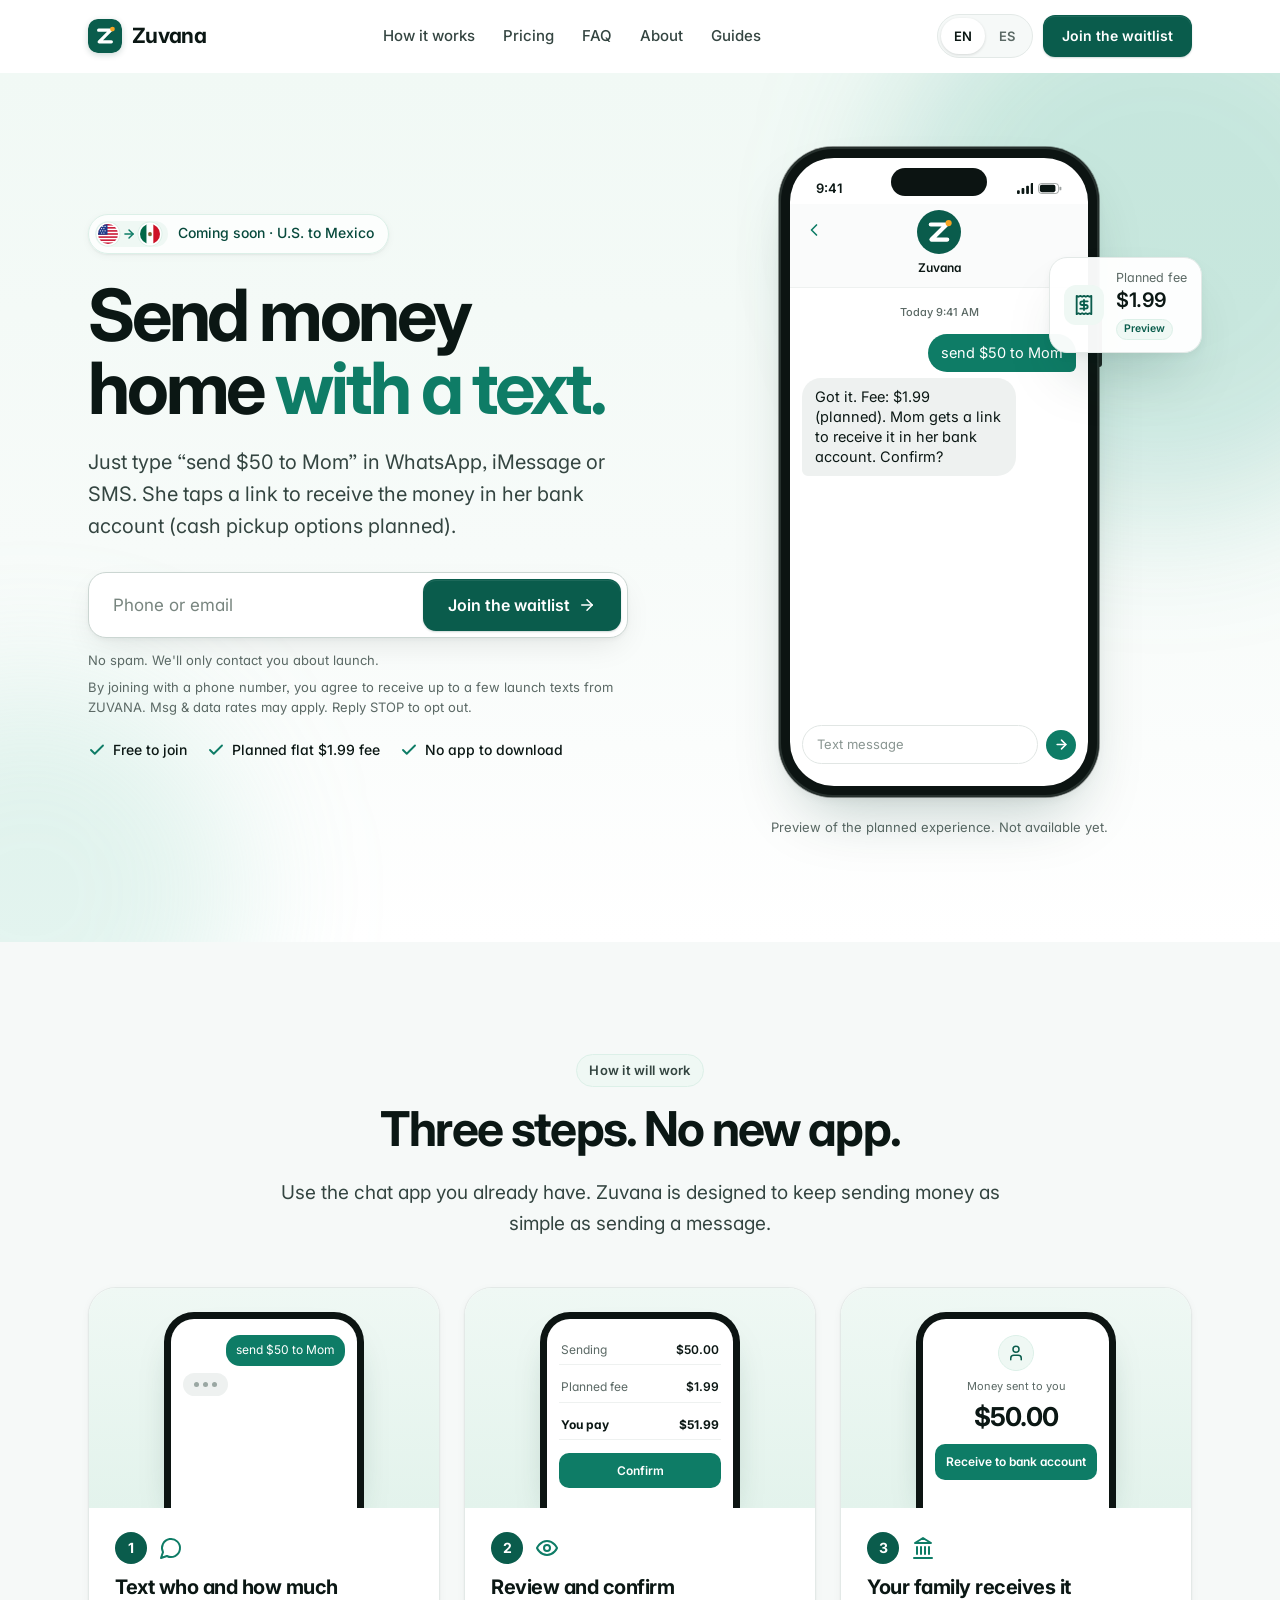
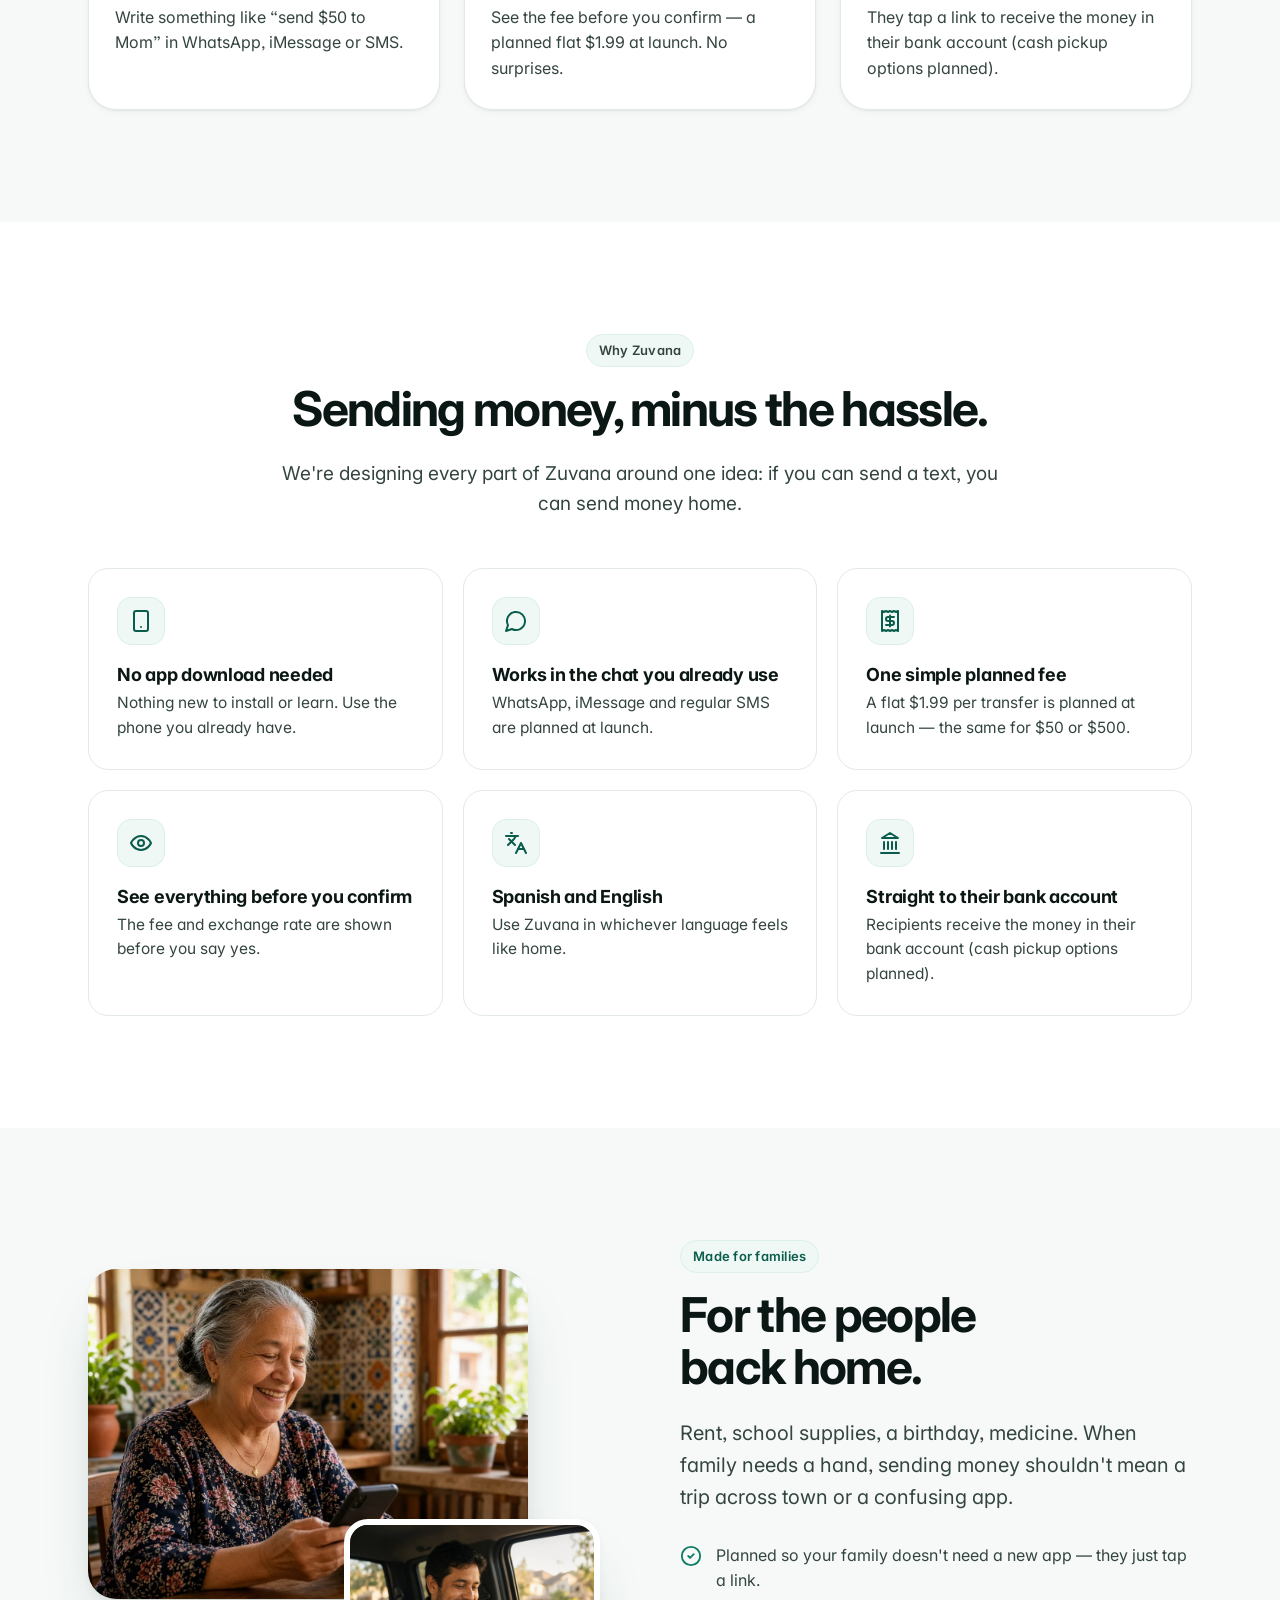
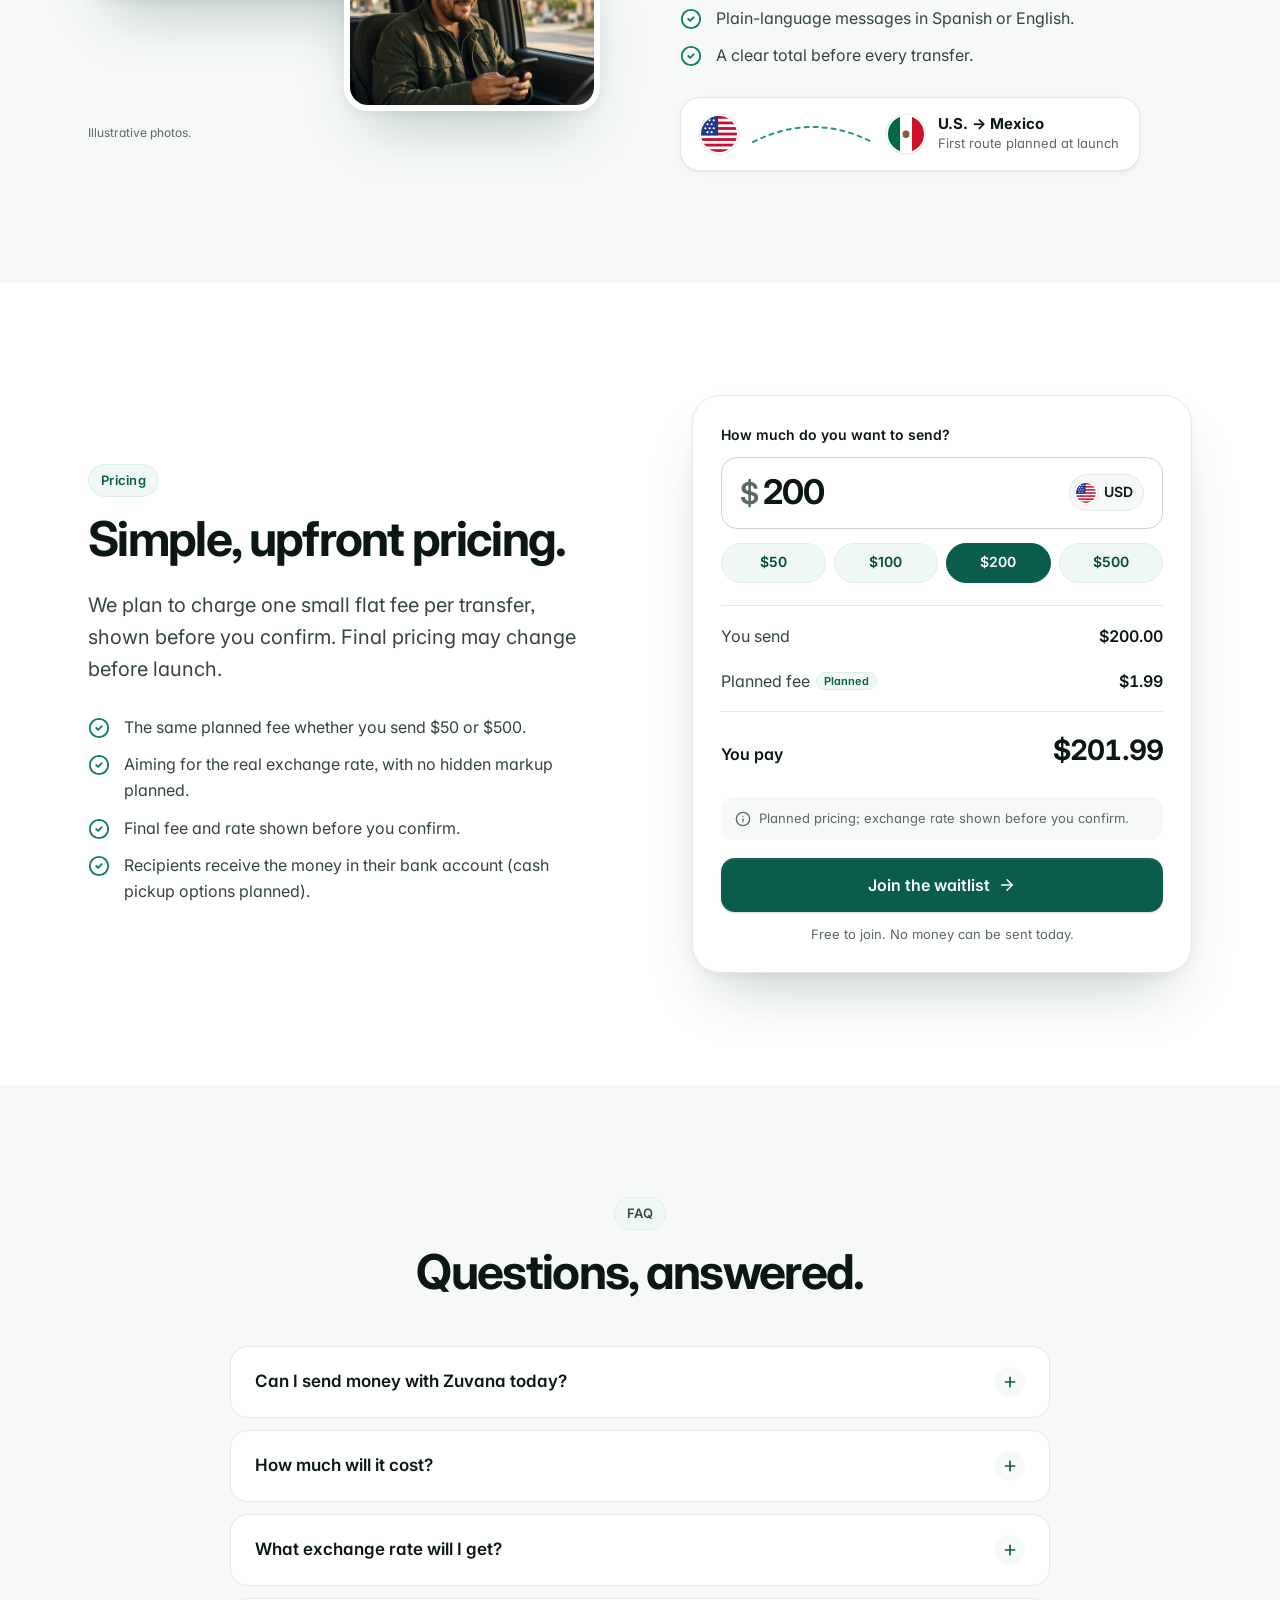
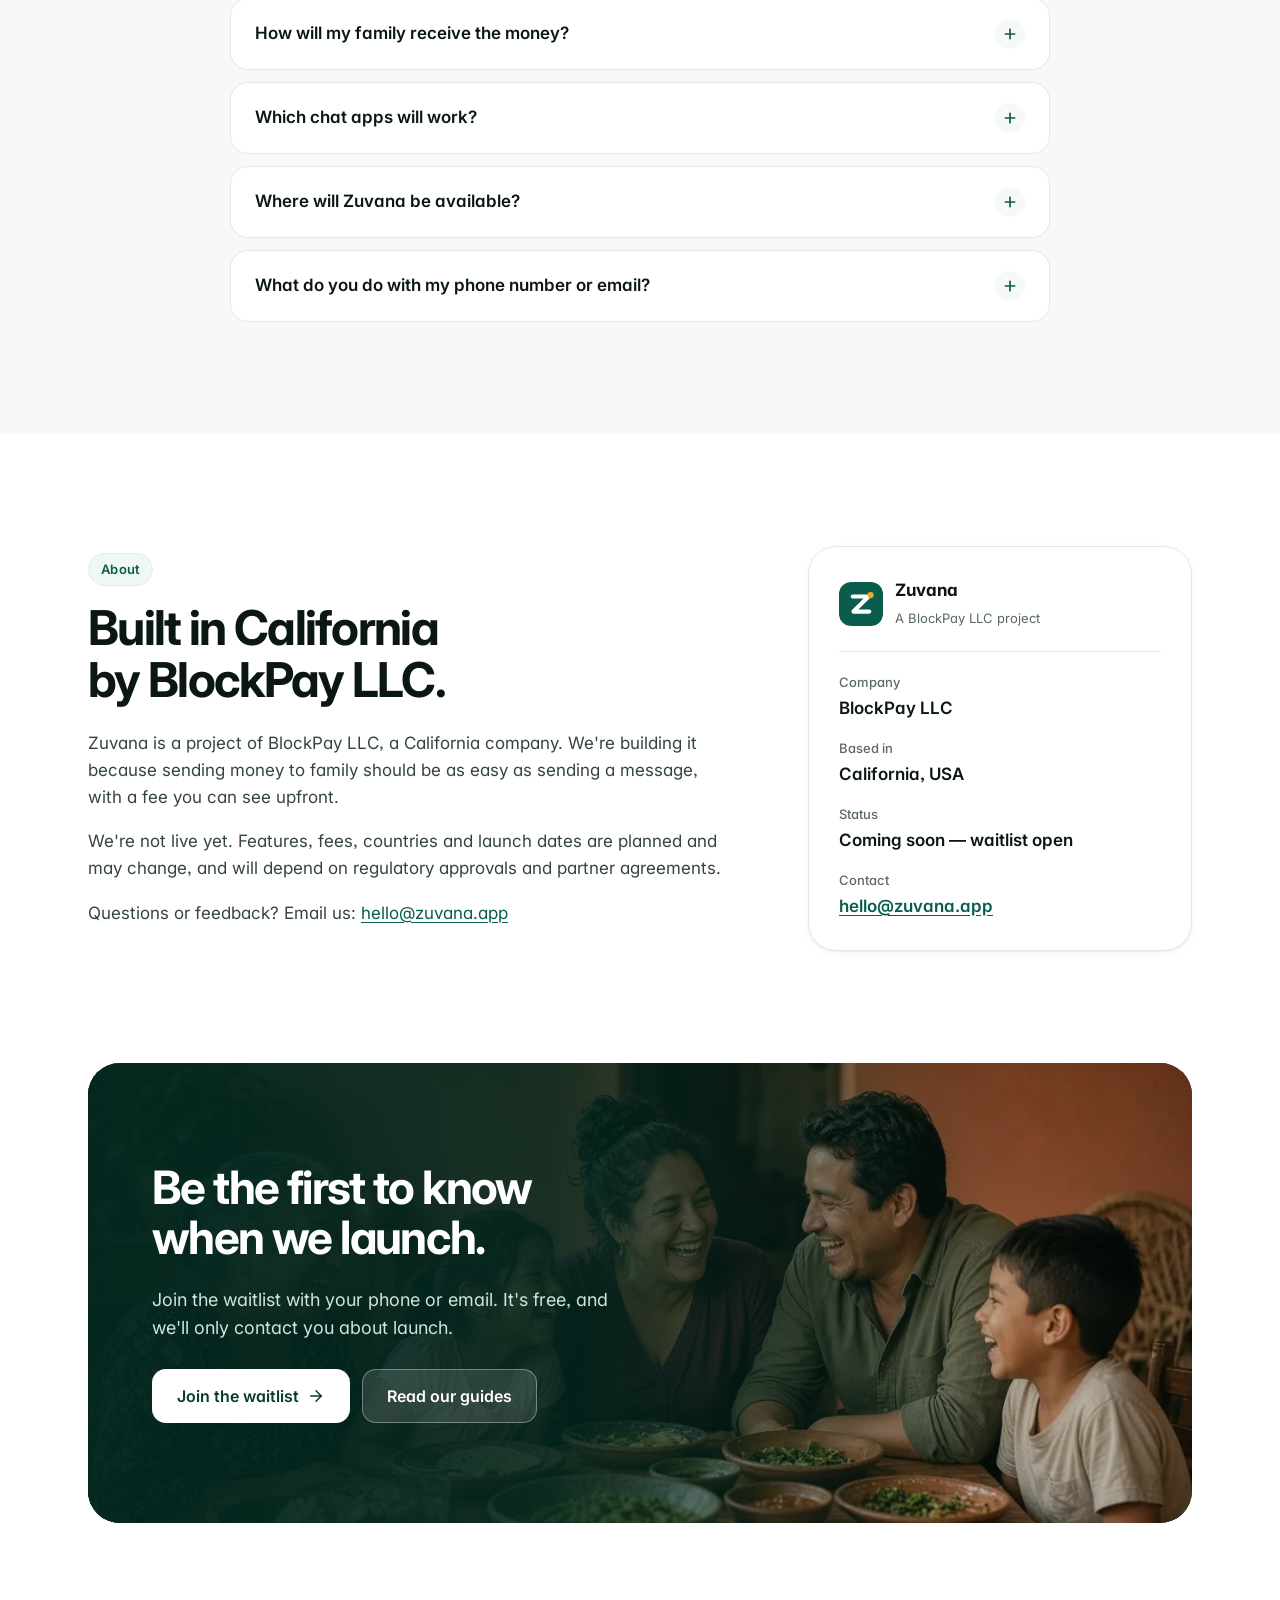
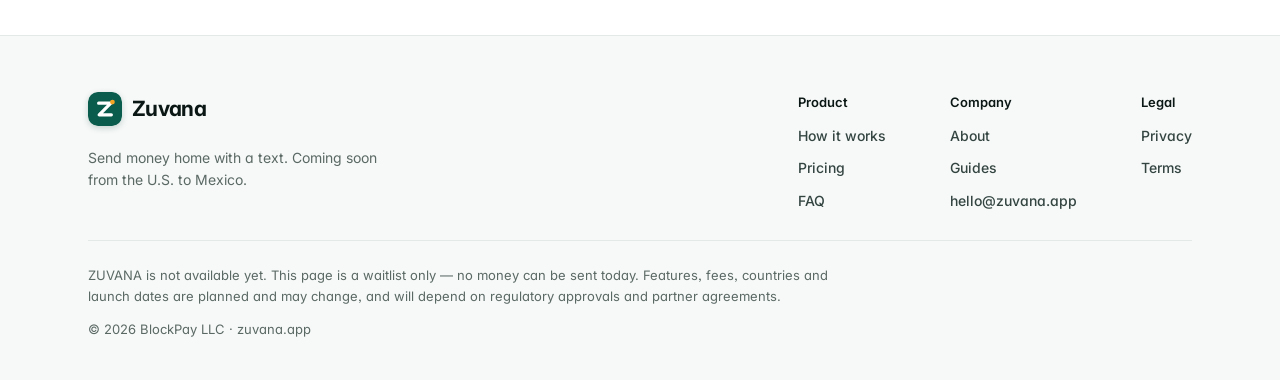
==== commit 2b45e7fd: "Site v2: richer homepage, calculator, animated chat" ====
--- a/index.html
+++ b/index.html
@@ -32,6 +32,7 @@
 <link rel="preconnect" href="https://fonts.gstatic.com" crossorigin>
 <link rel="stylesheet" href="https://fonts.googleapis.com/css2?family=Inter:wght@400;500;600;700&display=swap">
 <link rel="stylesheet" href="styles.css">
+<script>document.documentElement.classList.add("js")</script>
 <script>
 /* ================= CONFIG — EDIT BEFORE LAUNCH =================
    FORM_ACTION: where waitlist signups POST.
@@ -47,11 +48,31 @@
 </script>
 </head>
 <body>
+<svg width="0" height="0" style="position:absolute" aria-hidden="true" focusable="false">
+  <defs>
+    <symbol id="f-us" viewBox="0 0 20 20"><rect width="20" height="20" fill="#fff"/><g fill="#c8102e"><rect y="0" width="20" height="1.54"/><rect y="3.08" width="20" height="1.54"/><rect y="6.15" width="20" height="1.54"/><rect y="9.23" width="20" height="1.54"/><rect y="12.3" width="20" height="1.54"/><rect y="15.38" width="20" height="1.54"/><rect y="18.46" width="20" height="1.54"/></g><rect width="9.5" height="10.77" fill="#1f3a8a"/><g fill="#fff"><circle cx="2.4" cy="2.4" r=".6"/><circle cx="4.75" cy="2.4" r=".6"/><circle cx="7.1" cy="2.4" r=".6"/><circle cx="3.6" cy="4.6" r=".6"/><circle cx="5.9" cy="4.6" r=".6"/><circle cx="2.4" cy="6.8" r=".6"/><circle cx="4.75" cy="6.8" r=".6"/><circle cx="7.1" cy="6.8" r=".6"/><circle cx="3.6" cy="9" r=".6"/><circle cx="5.9" cy="9" r=".6"/></g></symbol>
+    <symbol id="f-mx" viewBox="0 0 20 20"><rect width="6.67" height="20" fill="#006847"/><rect x="6.67" width="6.66" height="20" fill="#fff"/><rect x="13.33" width="6.67" height="20" fill="#ce1126"/><circle cx="10" cy="10" r="1.9" fill="#8a5a2b"/><path d="M8.3 11.2q1.7 1.4 3.4 0" stroke="#3a7d44" stroke-width=".6" fill="none"/></symbol>
+    <symbol id="i-msg" viewBox="0 0 24 24"><path d="M7.9 20A9 9 0 1 0 4 16.1L2 22Z"/></symbol>
+    <symbol id="i-phone" viewBox="0 0 24 24"><rect width="14" height="20" x="5" y="2" rx="2" ry="2"/><path d="M12 18h.01"/></symbol>
+    <symbol id="i-receipt" viewBox="0 0 24 24"><path d="M4 2v20l2-1 2 1 2-1 2 1 2-1 2 1 2-1 2 1V2l-2 1-2-1-2 1-2-1-2 1-2-1-2 1Z"/><path d="M16 8h-6a2 2 0 1 0 0 4h4a2 2 0 1 1 0 4H8"/><path d="M12 17.5v-11"/></symbol>
+    <symbol id="i-eye" viewBox="0 0 24 24"><path d="M2 12s3-7 10-7 10 7 10 7-3 7-10 7-10-7-10-7Z"/><circle cx="12" cy="12" r="3"/></symbol>
+    <symbol id="i-lang" viewBox="0 0 24 24"><path d="m5 8 6 6"/><path d="m4 14 6-6 2-3"/><path d="M2 5h12"/><path d="M7 2h1"/><path d="m22 22-5-10-5 10"/><path d="M14 18h6"/></symbol>
+    <symbol id="i-bank" viewBox="0 0 24 24"><path d="M3 22h18"/><path d="M6 18v-7"/><path d="M10 18v-7"/><path d="M14 18v-7"/><path d="M18 18v-7"/><path d="m12 2 8 5H4Z"/></symbol>
+    <symbol id="i-check" viewBox="0 0 24 24"><path d="M20 6 9 17l-5-5"/></symbol>
+    <symbol id="i-checkc" viewBox="0 0 24 24"><circle cx="12" cy="12" r="10"/><path d="m9 12 2 2 4-4"/></symbol>
+    <symbol id="i-arrow" viewBox="0 0 24 24"><path d="M5 12h14"/><path d="m12 5 7 7-7 7"/></symbol>
+    <symbol id="i-plus" viewBox="0 0 24 24"><path d="M5 12h14"/><path d="M12 5v14"/></symbol>
+    <symbol id="i-send" viewBox="0 0 24 24"><path d="m22 2-7 20-4-9-9-4Z"/><path d="M22 2 11 13"/></symbol>
+    <symbol id="i-back" viewBox="0 0 24 24"><path d="m15 18-6-6 6-6"/></symbol>
+    <symbol id="i-info" viewBox="0 0 24 24"><circle cx="12" cy="12" r="10"/><path d="M12 16v-4"/><path d="M12 8h.01"/></symbol>
+    <symbol id="i-user" viewBox="0 0 24 24"><path d="M19 21v-2a4 4 0 0 0-4-4H9a4 4 0 0 0-4 4v2"/><circle cx="12" cy="7" r="4"/></symbol>
+  </defs>
+</svg>
 <a class="skip" href="#main" data-i="skip">Skip to content</a>
 
 <header class="site-header" id="top">
   <div class="container nav">
-    <a class="brand" href="/" aria-label="Zuvana home"><img src="logo.svg" alt="" width="32" height="32">Zuvana</a>
+    <a class="brand" href="/" aria-label="Zuvana home"><img src="logo.svg" alt="" width="34" height="34">Zuvana</a>
     <ul class="nav-links">
       <li><a href="#how" data-i="nav1">How it works</a></li>
       <li><a href="#pricing" data-i="nav2">Pricing</a></li>
@@ -73,9 +94,9 @@
 <section class="hero">
   <div class="container hero-grid">
     <div>
-      <span class="eyebrow"><span class="dot" aria-hidden="true"></span><span data-i="badge">Coming soon · U.S. to Mexico</span></span>
-      <h1 data-i="h1">Send money home with a text.</h1>
-      <p class="lead" data-i="lead">Just type “send $50 to Mom” in WhatsApp, iMessage or SMS. She taps a link to receive the money in her bank account (cash pickup options planned). Planned flat $1.99 fee at launch; aiming for the real exchange rate.</p>
+      <span class="eyebrow"><span class="route" aria-hidden="true"><svg class="flag"><use href="#f-us"/></svg><svg class="ic"><use href="#i-arrow"/></svg><svg class="flag"><use href="#f-mx"/></svg></span><span data-i="badge">Coming soon · U.S. to Mexico</span></span>
+      <h1><span data-i="h1a">Send money home</span> <em data-i="h1b">with a text.</em></h1>
+      <p class="lead" data-i="lead">Just type “send $50 to Mom” in WhatsApp, iMessage or SMS. She taps a link to receive the money in her bank account (cash pickup options planned).</p>
 
       <form id="wl" class="waitlist" novalidate action="#" method="post">
         <div class="form-row">
@@ -83,26 +104,46 @@
           <input id="contact" class="input" name="contact" type="text" required aria-describedby="err" aria-invalid="false" autocomplete="email" inputmode="email" placeholder="Phone or email" data-ph="ph">
           <input type="text" name="_honey" tabindex="-1" autocomplete="off" class="sr" aria-hidden="true">
           <input type="hidden" name="ref" id="ref" value="">
-          <button class="btn btn-primary cta-submit" type="submit" data-i="cta">Join the waitlist</button>
+          <button class="btn btn-primary cta-submit" type="submit"><span data-i="cta">Join the waitlist</span><svg class="ic" aria-hidden="true"><use href="#i-arrow"/></svg></button>
         </div>
         <p class="err" id="err" role="alert"></p>
         <p class="ok" id="ok" role="status"></p>
-        <p class="fine" data-i="priv">No spam. We'll only contact you about launch. Free to join.</p>
+        <p class="fine" data-i="priv">No spam. We'll only contact you about launch.</p>
         <p class="fine" data-i="sms">By joining with a phone number, you agree to receive up to a few launch texts from ZUVANA. Msg &amp; data rates may apply. Reply STOP to opt out.</p>
       </form>
-    </div>
-
-    <div class="phone-wrap">
-      <div class="phone" role="img" aria-label="Example text conversation: send $50 to Mom" data-ia="phonelbl">
-        <div class="notch" aria-hidden="true"></div>
-        <div class="phone-top" aria-hidden="true"><span>9:41</span><span class="status"><i style="height:5px"></i><i style="height:7px"></i><i style="height:9px"></i><i style="height:11px"></i></span></div>
-        <div class="chat-head" aria-hidden="true"><img src="logo.svg" alt="" width="40" height="40"><span>Zuvana</span></div>
-        <div class="chat" aria-hidden="true">
-          <span class="time" data-i="tm">Today 9:41 AM</span>
-          <div class="bub me" data-i="b1">send $50 to Mom</div>
-          <div class="bub them" data-i="b2">Got it. Fee: $1.99 (planned). Mom gets a link to receive it in her bank account. Confirm?</div>
-          <div class="bub me" data-i="b3">Yes</div>
-          <div class="bub them"><span data-i="b4">Mom's link:</span> <span class="lnk">zuvana.app/r/…</span></div>
+      <ul class="perks">
+        <li><svg class="ic" aria-hidden="true"><use href="#i-check"/></svg><span data-i="pk1">Free to join</span></li>
+        <li><svg class="ic" aria-hidden="true"><use href="#i-check"/></svg><span data-i="pk2">Planned flat $1.99 fee</span></li>
+        <li><svg class="ic" aria-hidden="true"><use href="#i-check"/></svg><span data-i="pk3">No app to download</span></li>
+      </ul>
+    </div>
+
+    <div>
+      <div class="stage anim" id="stage">
+        <div class="phone" role="img" aria-label="Example text conversation: send $50 to Mom" data-ia="phonelbl">
+          <div class="screen" aria-hidden="true">
+            <div class="island"></div>
+            <div class="sbar"><span>9:41</span><span class="sig"><svg viewBox="0 0 18 12"><rect x="0" y="8" width="3" height="4" rx="1" fill="currentColor"/><rect x="5" y="5.5" width="3" height="6.5" rx="1" fill="currentColor"/><rect x="10" y="3" width="3" height="9" rx="1" fill="currentColor"/><rect x="15" y="0" width="3" height="12" rx="1" fill="currentColor"/></svg><svg viewBox="0 0 26 12"><rect x=".5" y=".5" width="22" height="11" rx="3.5" fill="none" stroke="currentColor" opacity=".4"/><rect x="2" y="2" width="17" height="8" rx="2" fill="currentColor"/><rect x="23.5" y="4" width="2" height="4" rx="1" fill="currentColor" opacity=".4"/></svg></span></div>
+            <div class="chead"><svg class="ic back"><use href="#i-back"/></svg><img src="logo.svg" alt="" width="44" height="44"><b>Zuvana</b></div>
+            <div class="chat">
+              <span class="time" data-i="tm">Today 9:41 AM</span>
+              <div class="bub me" data-i="b1">send $50 to Mom</div>
+              <div class="typing" id="ty1"><i></i><i></i><i></i></div>
+              <div class="bub them" data-i="b2">Got it. Fee: $1.99 (planned). Mom gets a link to receive it in her bank account. Confirm?</div>
+              <div class="bub me" data-i="b3">Yes</div>
+              <div class="typing" id="ty2"><i></i><i></i><i></i></div>
+              <div class="bub them"><span data-i="b4">Mom's link:</span> <span class="lnk">zuvana.app/r/…</span></div>
+            </div>
+            <div class="compose"><span data-i="msgph">Text message</span><b><svg class="ic"><use href="#i-arrow"/></svg></b></div>
+          </div>
+        </div>
+        <div class="float float-fee" aria-hidden="true">
+          <span class="fi"><svg class="ic"><use href="#i-receipt"/></svg></span>
+          <span><small data-i="ff1">Planned fee</small><b class="amt">$1.99</b><span class="pv" data-i="pv">Preview</span></span>
+        </div>
+        <div class="float float-received" aria-hidden="true">
+          <span class="fi"><svg class="ic"><use href="#i-check"/></svg></span>
+          <span><b data-i="fr1">Mom received it</b><small data-i="fr2">$50.00 · to her bank account</small><span class="pv" data-i="pv">Preview</span></span>
         </div>
       </div>
       <p class="caption" data-i="cap">Preview of the planned experience. Not available yet.</p>
@@ -112,70 +153,155 @@
 
 <section class="section alt" id="how">
   <div class="container">
-    <div class="section-head">
+    <div class="section-head center reveal">
       <p class="kicker" data-i="howk">How it will work</p>
       <h2 data-i="how">Three steps. No new app.</h2>
       <p data-i="howp">Use the chat app you already have. Zuvana is designed to keep sending money as simple as sending a message.</p>
     </div>
     <ol class="steps">
-      <li class="step"><span class="step-num" aria-hidden="true">1</span><h3 data-i="s1t">Text who and how much</h3><p data-i="s1">Write something like “send $50 to Mom” in WhatsApp, iMessage or SMS.</p></li>
-      <li class="step"><span class="step-num" aria-hidden="true">2</span><h3 data-i="s2t">Review and confirm</h3><p data-i="s2">See the fee before you confirm — a planned flat $1.99 at launch. No surprises.</p></li>
-      <li class="step"><span class="step-num" aria-hidden="true">3</span><h3 data-i="s3t">Your family receives it</h3><p data-i="s3">They tap a link to receive the money in their bank account (cash pickup options planned).</p></li>
+      <li class="step reveal">
+        <div class="step-art" aria-hidden="true"><div class="mini">
+          <div class="bub me" data-i="b1">send $50 to Mom</div>
+          <div class="typing"><i></i><i></i><i></i></div>
+        </div></div>
+        <div class="step-body"><div class="step-top"><span class="step-num" aria-hidden="true">1</span><svg class="ic" aria-hidden="true"><use href="#i-msg"/></svg></div><h3 data-i="s1t">Text who and how much</h3><p data-i="s1">Write something like “send $50 to Mom” in WhatsApp, iMessage or SMS.</p></div>
+      </li>
+      <li class="step reveal">
+        <div class="step-art" aria-hidden="true"><div class="mini">
+          <div class="row"><span data-i="m2a">Sending</span><b>$50.00</b></div>
+          <div class="row"><span data-i="m2b">Planned fee</span><b>$1.99</b></div>
+          <div class="row tot"><span data-i="m2c">You pay</span><b>$51.99</b></div>
+          <div class="mbtn" data-i="m2d">Confirm</div>
+        </div></div>
+        <div class="step-body"><div class="step-top"><span class="step-num" aria-hidden="true">2</span><svg class="ic" aria-hidden="true"><use href="#i-eye"/></svg></div><h3 data-i="s2t">Review and confirm</h3><p data-i="s2">See the fee before you confirm — a planned flat $1.99 at launch. No surprises.</p></div>
+      </li>
+      <li class="step reveal">
+        <div class="step-art" aria-hidden="true"><div class="mini">
+          <span class="av"><svg class="ic"><use href="#i-user"/></svg></span>
+          <p class="mt" data-i="m3a">Money sent to you</p>
+          <div class="big">$50.00</div>
+          <div class="mbtn" data-i="m3b">Receive to bank account</div>
+        </div></div>
+        <div class="step-body"><div class="step-top"><span class="step-num" aria-hidden="true">3</span><svg class="ic" aria-hidden="true"><use href="#i-bank"/></svg></div><h3 data-i="s3t">Your family receives it</h3><p data-i="s3">They tap a link to receive the money in their bank account (cash pickup options planned).</p></div>
+      </li>
     </ol>
+  </div>
+</section>
+
+<section class="section" id="why">
+  <div class="container">
+    <div class="section-head center reveal">
+      <p class="kicker" data-i="wk">Why Zuvana</p>
+      <h2 data-i="wh">Sending money, minus the hassle.</h2>
+      <p data-i="wp">We're designing every part of Zuvana around one idea: if you can send a text, you can send money home.</p>
+    </div>
+    <div class="features">
+      <div class="feat reveal"><span class="fic"><svg class="ic" aria-hidden="true"><use href="#i-phone"/></svg></span><h3 data-i="f1t">No app download needed</h3><p data-i="f1">Nothing new to install or learn. Use the phone you already have.</p></div>
+      <div class="feat reveal"><span class="fic"><svg class="ic" aria-hidden="true"><use href="#i-msg"/></svg></span><h3 data-i="f2t">Works in the chat you already use</h3><p data-i="f2">WhatsApp, iMessage and regular SMS are planned at launch.</p></div>
+      <div class="feat reveal"><span class="fic"><svg class="ic" aria-hidden="true"><use href="#i-receipt"/></svg></span><h3 data-i="f3t">One simple planned fee</h3><p data-i="f3">A flat $1.99 per transfer is planned at launch — the same for $50 or $500.</p></div>
+      <div class="feat reveal"><span class="fic"><svg class="ic" aria-hidden="true"><use href="#i-eye"/></svg></span><h3 data-i="f4t">See everything before you confirm</h3><p data-i="f4">The fee and exchange rate are shown before you say yes.</p></div>
+      <div class="feat reveal"><span class="fic"><svg class="ic" aria-hidden="true"><use href="#i-lang"/></svg></span><h3 data-i="f5t">Spanish and English</h3><p data-i="f5">Use Zuvana in whichever language feels like home.</p></div>
+      <div class="feat reveal"><span class="fic"><svg class="ic" aria-hidden="true"><use href="#i-bank"/></svg></span><h3 data-i="f6t">Straight to their bank account</h3><p data-i="f6">Recipients receive the money in their bank account (cash pickup options planned).</p></div>
+    </div>
+  </div>
+</section>
+
+<section class="section alt" id="families">
+  <div class="container families">
+    <div class="reveal">
+      <div class="photos">
+        <img class="p1" src="img/abuela.webp" alt="A grandmother smiling at her phone in a sunlit kitchen" data-alt="img1" width="1152" height="864" loading="lazy" decoding="async">
+        <img class="p2" src="img/sender.webp" alt="A man smiling at his phone in his truck" data-alt="img2" width="1152" height="864" loading="lazy" decoding="async">
+      </div>
+      <p class="photo-note" data-i="pn">Illustrative photos.</p>
+    </div>
+    <div class="reveal">
+      <p class="kicker" data-i="fk">Made for families</p>
+      <h2 data-i="fh">For the people back home.</h2>
+      <p class="lead" data-i="fp">Rent, school supplies, a birthday, medicine. When family needs a hand, sending money shouldn't mean a trip across town or a confusing app.</p>
+      <ul class="ticks">
+        <li><svg class="ic" aria-hidden="true"><use href="#i-checkc"/></svg><span data-i="t1">Planned so your family doesn't need a new app — they just tap a link.</span></li>
+        <li><svg class="ic" aria-hidden="true"><use href="#i-checkc"/></svg><span data-i="t2">Plain-language messages in Spanish or English.</span></li>
+        <li><svg class="ic" aria-hidden="true"><use href="#i-checkc"/></svg><span data-i="t3">A clear total before every transfer.</span></li>
+      </ul>
+      <div class="routecard">
+        <svg class="flag" aria-hidden="true"><use href="#f-us"/></svg>
+        <span class="path" aria-hidden="true"><svg viewBox="0 0 120 24" preserveAspectRatio="none"><path d="M2 20 Q60 -10 118 20" fill="none" stroke="currentColor" stroke-width="2" stroke-dasharray="4 5" stroke-linecap="round" vector-effect="non-scaling-stroke"/></svg></span>
+        <svg class="flag" aria-hidden="true"><use href="#f-mx"/></svg>
+        <span><b data-i="rc1">U.S. → Mexico</b><small data-i="rc2">First route planned at launch</small></span>
+      </div>
+    </div>
   </div>
 </section>
 
 <section class="section" id="pricing">
   <div class="container pricing">
-    <div class="section-head" style="margin-bottom:0">
+    <div class="reveal">
       <p class="kicker" data-i="prk">Pricing</p>
       <h2 data-i="prh">Simple, upfront pricing.</h2>
-      <p data-i="prp">We plan to charge one small flat fee per transfer, shown before you confirm. Final pricing may change before launch.</p>
-    </div>
-    <div class="price-card">
-      <p class="price-label" data-i="prl">Planned fee per transfer</p>
-      <div class="price"><b>$1.99</b><span data-i="prf">flat</span></div>
-      <span class="tag" data-i="prt">Planned at launch</span>
-      <ul class="checks">
-        <li><svg viewBox="0 0 22 22" aria-hidden="true"><circle cx="11" cy="11" r="11" fill="#f0f7f4"/><path d="M6.5 11.5l3 3 6-6.5" fill="none" stroke="#0a5c4c" stroke-width="2" stroke-linecap="round" stroke-linejoin="round"/></svg><span data-i="pc1">The same planned fee whether you send $50 or $500.</span></li>
-        <li><svg viewBox="0 0 22 22" aria-hidden="true"><circle cx="11" cy="11" r="11" fill="#f0f7f4"/><path d="M6.5 11.5l3 3 6-6.5" fill="none" stroke="#0a5c4c" stroke-width="2" stroke-linecap="round" stroke-linejoin="round"/></svg><span data-i="pc2">Aiming for the real exchange rate, with no hidden markup planned.</span></li>
-        <li><svg viewBox="0 0 22 22" aria-hidden="true"><circle cx="11" cy="11" r="11" fill="#f0f7f4"/><path d="M6.5 11.5l3 3 6-6.5" fill="none" stroke="#0a5c4c" stroke-width="2" stroke-linecap="round" stroke-linejoin="round"/></svg><span data-i="pc3">Final fee and rate shown before you confirm.</span></li>
-        <li><svg viewBox="0 0 22 22" aria-hidden="true"><circle cx="11" cy="11" r="11" fill="#f0f7f4"/><path d="M6.5 11.5l3 3 6-6.5" fill="none" stroke="#0a5c4c" stroke-width="2" stroke-linecap="round" stroke-linejoin="round"/></svg><span data-i="pc4">Recipients receive the money in their bank account (cash pickup options planned).</span></li>
+      <p class="lead" data-i="prp">We plan to charge one small flat fee per transfer, shown before you confirm. Final pricing may change before launch.</p>
+      <ul class="ticks">
+        <li><svg class="ic" aria-hidden="true"><use href="#i-checkc"/></svg><span data-i="pc1">The same planned fee whether you send $50 or $500.</span></li>
+        <li><svg class="ic" aria-hidden="true"><use href="#i-checkc"/></svg><span data-i="pc2">Aiming for the real exchange rate, with no hidden markup planned.</span></li>
+        <li><svg class="ic" aria-hidden="true"><use href="#i-checkc"/></svg><span data-i="pc3">Final fee and rate shown before you confirm.</span></li>
+        <li><svg class="ic" aria-hidden="true"><use href="#i-checkc"/></svg><span data-i="pc4">Recipients receive the money in their bank account (cash pickup options planned).</span></li>
       </ul>
-      <a class="btn btn-primary" href="#wl" data-i="prcta">Join the waitlist</a>
-      <p class="price-note" data-i="prn">Free to join. No money can be sent today.</p>
+    </div>
+    <div class="calc reveal" id="calc">
+      <label class="calc-label" for="amt" data-i="cl">How much do you want to send?</label>
+      <div class="amt-field">
+        <span class="cur" aria-hidden="true">$</span>
+        <input id="amt" type="text" inputmode="decimal" autocomplete="off" value="200" maxlength="9" aria-describedby="chint">
+        <span class="ccy"><svg class="flag" aria-hidden="true"><use href="#f-us"/></svg>USD</span>
+      </div>
+      <p class="calc-hint" id="chint" aria-live="polite"></p>
+      <div class="chips" role="group" aria-label="Example amounts" data-ia="chipslbl">
+        <button type="button" class="chip" data-v="50" aria-pressed="false">$50</button>
+        <button type="button" class="chip" data-v="100" aria-pressed="false">$100</button>
+        <button type="button" class="chip" data-v="200" aria-pressed="true">$200</button>
+        <button type="button" class="chip" data-v="500" aria-pressed="false">$500</button>
+      </div>
+      <dl class="lines" aria-live="polite">
+        <div class="line"><dt data-i="cs">You send</dt><dd class="num" id="o-send">$200.00</dd></div>
+        <div class="line"><dt><span data-i="cf">Planned fee</span><span class="pl" data-i="pl">Planned</span></dt><dd class="num">$1.99</dd></div>
+        <div class="line total"><dt data-i="ct">You pay</dt><dd class="num" id="o-total">$201.99</dd></div>
+      </dl>
+      <p class="calc-note"><svg class="ic" aria-hidden="true"><use href="#i-info"/></svg><span data-i="cn">Planned pricing; exchange rate shown before you confirm.</span></p>
+      <a class="btn btn-primary" href="#wl"><span data-i="prcta">Join the waitlist</span><svg class="ic" aria-hidden="true"><use href="#i-arrow"/></svg></a>
+      <p class="fine" style="text-align:center" data-i="prn">Free to join. No money can be sent today.</p>
     </div>
   </div>
 </section>
 
 <section class="section alt" id="faq">
   <div class="container">
-    <div class="section-head">
+    <div class="section-head center reveal">
       <p class="kicker" data-i="faqk">FAQ</p>
       <h2 data-i="faqh">Questions, answered.</h2>
     </div>
-    <div class="faq">
-      <details><summary data-i="q1">Can I send money with Zuvana today?</summary><p data-i="a1">Not yet. Zuvana is coming soon and this site is a waitlist only — no money can be sent today. Join the list and we'll let you know when we open.</p></details>
-      <details><summary data-i="q2">How much will it cost?</summary><p data-i="a2">We're planning a flat $1.99 fee per transfer at launch. Pricing isn't final and may change; you'll always see the fee before you confirm.</p></details>
-      <details><summary data-i="q3">What exchange rate will I get?</summary><p data-i="a3">We're aiming for the real exchange rate with no hidden markup. The final rate will be shown before you confirm each transfer.</p></details>
-      <details><summary data-i="q4">How will my family receive the money?</summary><p data-i="a4">They'll get a link by text and receive the money in their bank account (cash pickup options planned).</p></details>
-      <details><summary data-i="q5">Which chat apps will work?</summary><p data-i="a5">We're planning to support WhatsApp, iMessage and regular SMS, so there's no new app to download.</p></details>
-      <details><summary data-i="q6">Where will Zuvana be available?</summary><p data-i="a6">We plan to start with sending from the U.S. to Mexico. More countries may come later.</p></details>
-      <details><summary data-i="q7">What do you do with my phone number or email?</summary><p><span data-i="a7">We only use it to contact you about launch. We don't sell it. Read our</span> <a href="privacy.html" data-i="a7l">Privacy Policy</a>.</p></details>
+    <div class="faq reveal">
+      <details><summary><span data-i="q1">Can I send money with Zuvana today?</span><span class="pm" aria-hidden="true"><svg class="ic"><use href="#i-plus"/></svg></span></summary><div class="ans"><p data-i="a1">Not yet. Zuvana is coming soon and this site is a waitlist only — no money can be sent today. Join the list and we'll let you know when we open.</p></div></details>
+      <details><summary><span data-i="q2">How much will it cost?</span><span class="pm" aria-hidden="true"><svg class="ic"><use href="#i-plus"/></svg></span></summary><div class="ans"><p data-i="a2">We're planning a flat $1.99 fee per transfer at launch. Pricing isn't final and may change; you'll always see the fee before you confirm.</p></div></details>
+      <details><summary><span data-i="q3">What exchange rate will I get?</span><span class="pm" aria-hidden="true"><svg class="ic"><use href="#i-plus"/></svg></span></summary><div class="ans"><p data-i="a3">We're aiming for the real exchange rate with no hidden markup. The final rate will be shown before you confirm each transfer.</p></div></details>
+      <details><summary><span data-i="q4">How will my family receive the money?</span><span class="pm" aria-hidden="true"><svg class="ic"><use href="#i-plus"/></svg></span></summary><div class="ans"><p data-i="a4">They'll get a link by text and receive the money in their bank account (cash pickup options planned).</p></div></details>
+      <details><summary><span data-i="q5">Which chat apps will work?</span><span class="pm" aria-hidden="true"><svg class="ic"><use href="#i-plus"/></svg></span></summary><div class="ans"><p data-i="a5">We're planning to support WhatsApp, iMessage and regular SMS, so there's no new app to download.</p></div></details>
+      <details><summary><span data-i="q6">Where will Zuvana be available?</span><span class="pm" aria-hidden="true"><svg class="ic"><use href="#i-plus"/></svg></span></summary><div class="ans"><p data-i="a6">We plan to start with sending from the U.S. to Mexico. More countries may come later.</p></div></details>
+      <details><summary><span data-i="q7">What do you do with my phone number or email?</span><span class="pm" aria-hidden="true"><svg class="ic"><use href="#i-plus"/></svg></span></summary><div class="ans"><p><span data-i="a7">We only use it to contact you about launch. We don't sell it. Read our</span> <a href="privacy.html" data-i="a7l">Privacy Policy</a>.</p></div></details>
     </div>
   </div>
 </section>
 
 <section class="section" id="about">
   <div class="container about">
-    <div>
+    <div class="reveal">
       <p class="kicker" data-i="abk">About</p>
       <h2 data-i="abh">Built in California by BlockPay LLC.</h2>
       <p data-i="ab1">Zuvana is a project of BlockPay LLC, a California company. We're building it because sending money to family should be as easy as sending a message, with a fee you can see upfront.</p>
       <p data-i="ab2">We're not live yet. Features, fees, countries and launch dates are planned and may change, and will depend on regulatory approvals and partner agreements.</p>
       <p><span data-i="ab3">Questions or feedback? Email us:</span> <a href="mailto:hello@zuvana.app">hello@zuvana.app</a></p>
     </div>
-    <div class="about-card">
+    <div class="about-card reveal">
+      <div class="ah"><img src="logo.svg" alt="" width="44" height="44"><span><b>Zuvana</b><small data-i="abc">A BlockPay LLC project</small></span></div>
       <dl>
         <div><dt data-i="d1">Company</dt><dd>BlockPay LLC</dd></div>
         <div><dt data-i="d2">Based in</dt><dd data-i="d2v">California, USA</dd></div>
@@ -186,12 +312,18 @@
   </div>
 </section>
 
-<section class="section" style="border-top:0;padding-top:0">
+<section class="section" style="padding-top:0">
   <div class="container">
-    <div class="cta-band">
-      <h2 data-i="bandh">Be the first to know when we launch.</h2>
-      <p data-i="bandp">Join the waitlist with your phone or email. It's free, and we'll only contact you about launch.</p>
-      <a class="btn" href="#wl" data-i="bandcta">Join the waitlist</a>
+    <div class="cta-band reveal">
+      <img src="img/family.webp" alt="" width="1280" height="720" loading="lazy" decoding="async">
+      <div class="cta-inner">
+        <h2 data-i="bandh">Be the first to know when we launch.</h2>
+        <p data-i="bandp">Join the waitlist with your phone or email. It's free, and we'll only contact you about launch.</p>
+        <div class="cta-actions">
+          <a class="btn btn-white" href="#wl"><span data-i="bandcta">Join the waitlist</span><svg class="ic" aria-hidden="true"><use href="#i-arrow"/></svg></a>
+          <a class="btn btn-ghost" href="guides/" data-i="bandg">Read our guides</a>
+        </div>
+      </div>
     </div>
   </div>
 </section>
@@ -200,45 +332,99 @@
 <footer class="site-footer">
   <div class="container foot-grid">
     <div class="foot-top">
-      <a class="brand" href="/"><img src="logo.svg" alt="" width="32" height="32">Zuvana</a>
-      <ul class="foot-links">
-        <li><a href="guides/" data-i="guides">Guides</a></li>
-        <li><a href="privacy.html" data-i="fpriv">Privacy</a></li>
-        <li><a href="terms.html" data-i="fterms">Terms</a></li>
-        <li><a href="mailto:hello@zuvana.app">hello@zuvana.app</a></li>
-      </ul>
-    </div>
-    <p class="disclaimer" data-i="disc">ZUVANA is not available yet. This page is a waitlist only — no money can be sent today. Features, fees, countries and launch dates are planned and may change, and will depend on regulatory approvals and partner agreements.</p>
-    <p class="copy">© 2026 BlockPay LLC · zuvana.app</p>
+      <div>
+        <a class="brand" href="/"><img src="logo.svg" alt="" width="34" height="34">Zuvana</a>
+        <p class="foot-tag" data-i="ftag">Send money home with a text. Coming soon from the U.S. to Mexico.</p>
+      </div>
+      <div class="foot-cols">
+        <div><h4 data-i="fc1">Product</h4><ul><li><a href="#how" data-i="nav1">How it works</a></li><li><a href="#pricing" data-i="nav2">Pricing</a></li><li><a href="#faq" data-i="nav3">FAQ</a></li></ul></div>
+        <div><h4 data-i="fc2">Company</h4><ul><li><a href="#about" data-i="nav4">About</a></li><li><a href="guides/" data-i="guides">Guides</a></li><li><a href="mailto:hello@zuvana.app">hello@zuvana.app</a></li></ul></div>
+        <div><h4 data-i="fc3">Legal</h4><ul><li><a href="privacy.html" data-i="fpriv">Privacy</a></li><li><a href="terms.html" data-i="fterms">Terms</a></li></ul></div>
+      </div>
+    </div>
+    <div class="foot-bottom">
+      <p class="disclaimer" data-i="disc">ZUVANA is not available yet. This page is a waitlist only — no money can be sent today. Features, fees, countries and launch dates are planned and may change, and will depend on regulatory approvals and partner agreements.</p>
+      <p class="copy">© 2026 BlockPay LLC · zuvana.app</p>
+    </div>
   </div>
 </footer>
+
+<a class="btn btn-primary mobile-cta" href="#wl" id="mcta" aria-hidden="true" tabindex="-1"><span data-i="mcta">Join the waitlist</span><svg class="ic" aria-hidden="true"><use href="#i-arrow"/></svg></a>
 
 <script>
 const T={es:{title:"Envía dinero a México por mensaje — Comisión fija planeada de $1.99 | ZUVANA",skip:"Ir al contenido",nav1:"Cómo funciona",nav2:"Precio",nav3:"Preguntas",nav4:"Nosotros",nav5:"Guías",navcta:"Unirme a la lista",
-badge:"Muy pronto · De EE. UU. a México",h1:"Envía dinero a casa con un mensaje.",lead:"Solo escribe “envía $50 a mamá” en WhatsApp, iMessage o SMS. Ella toca un enlace para recibir el dinero en su cuenta bancaria (opciones de retiro en efectivo planeadas). Comisión fija planeada de $1.99 al lanzar; buscamos el tipo de cambio real.",
-lbl:"Tu teléfono o correo",ph:"Teléfono o correo",cta:"Unirme a la lista",ok:"¡Gracias! Ya estás en la lista. Te avisaremos cuando abramos.",okm:"Se abrió tu app de correo. Toca Enviar para unirte a la lista.",e1:"Escribe tu teléfono o correo.",e3:"No pudimos enviar tu registro. Inténtalo de nuevo o escríbenos a hello@zuvana.app.",e2:"Revisa: escribe un correo válido o un teléfono con al menos 10 dígitos.",priv:"Sin spam. Solo te contactaremos sobre el lanzamiento. Es gratis.",sms:"Al unirte con un número de teléfono, aceptas recibir algunos mensajes de texto de ZUVANA sobre el lanzamiento. Pueden aplicar tarifas de mensajes y datos. Responde STOP para cancelar.",
-phonelbl:"Ejemplo de conversación: envía $50 a mamá",tm:"Hoy 9:41 a. m.",b1:"envía $50 a mamá",b2:"Listo. Comisión: $1.99 (planeada). Mamá recibe un enlace para recibirlo en su cuenta bancaria. ¿Confirmas?",b3:"Sí",b4:"Enlace de mamá:",cap:"Vista previa de la experiencia planeada. Aún no disponible.",
+badge:"Muy pronto · De EE. UU. a México",h1a:"Envía dinero a casa",h1b:"con un mensaje.",lead:"Solo escribe “envía $50 a mamá” en WhatsApp, iMessage o SMS. Ella toca un enlace para recibir el dinero en su cuenta bancaria (opciones de retiro en efectivo planeadas).",
+lbl:"Tu teléfono o correo",ph:"Teléfono o correo",cta:"Unirme a la lista",ok:"¡Gracias! Ya estás en la lista. Te avisaremos cuando abramos.",okm:"Se abrió tu app de correo. Toca Enviar para unirte a la lista.",e1:"Escribe tu teléfono o correo.",e3:"No pudimos enviar tu registro. Inténtalo de nuevo o escríbenos a hello@zuvana.app.",e2:"Revisa: escribe un correo válido o un teléfono con al menos 10 dígitos.",priv:"Sin spam. Solo te contactaremos sobre el lanzamiento.",sms:"Al unirte con un número de teléfono, aceptas recibir algunos mensajes de texto de ZUVANA sobre el lanzamiento. Pueden aplicar tarifas de mensajes y datos. Responde STOP para cancelar.",
+pk1:"Es gratis unirte",pk2:"Comisión fija planeada de $1.99",pk3:"Sin apps que descargar",
+phonelbl:"Ejemplo de conversación: envía $50 a mamá",tm:"Hoy 9:41 a. m.",b1:"envía $50 a mamá",b2:"Listo. Comisión: $1.99 (planeada). Mamá recibe un enlace para recibirlo en su cuenta bancaria. ¿Confirmas?",b3:"Sí",b4:"Enlace de mamá:",msgph:"Mensaje de texto",cap:"Vista previa de la experiencia planeada. Aún no disponible.",
+ff1:"Comisión planeada",pv:"Vista previa",fr1:"Mamá lo recibió",fr2:"$50.00 · a su cuenta bancaria",
 howk:"Cómo funcionará",how:"Tres pasos. Sin apps nuevas.",howp:"Usa el chat que ya tienes. Zuvana está pensado para que enviar dinero sea tan fácil como mandar un mensaje.",s1t:"Escribe a quién y cuánto",s1:"Escribe algo como “envía $50 a mamá” en WhatsApp, iMessage o SMS.",s2t:"Revisa y confirma",s2:"Ve la comisión antes de confirmar — fija de $1.99 planeada al lanzar. Sin sorpresas.",s3t:"Tu familia lo recibe",s3:"Tocan un enlace para recibir el dinero en su cuenta bancaria (opciones de retiro en efectivo planeadas).",
-prk:"Precio",prh:"Precio simple y claro.",prp:"Planeamos cobrar una sola comisión pequeña por envío, que verás antes de confirmar. El precio final puede cambiar antes del lanzamiento.",prl:"Comisión planeada por envío",prf:"fija",prt:"Planeada al lanzar",pc1:"La misma comisión planeada si envías $50 o $500.",pc2:"Buscamos el tipo de cambio real, sin margen oculto planeado.",pc3:"Verás la comisión y el tipo de cambio finales antes de confirmar.",pc4:"Quien recibe obtiene el dinero en su cuenta bancaria (opciones de retiro en efectivo planeadas).",prcta:"Unirme a la lista",prn:"Es gratis unirte. Hoy no se puede enviar dinero.",
+m2a:"Envías",m2b:"Comisión planeada",m2c:"Pagas",m2d:"Confirmar",m3a:"Te enviaron dinero",m3b:"Recibir en mi cuenta bancaria",
+wk:"Por qué Zuvana",wh:"Enviar dinero, sin complicaciones.",wp:"Estamos diseñando cada parte de Zuvana con una idea: si puedes mandar un mensaje, puedes enviar dinero a casa.",
+f1t:"No necesitas descargar nada",f1:"Nada nuevo que instalar ni aprender. Usa el teléfono que ya tienes.",f2t:"Funciona en el chat que ya usas",f2:"WhatsApp, iMessage y SMS normal están planeados para el lanzamiento.",f3t:"Una sola comisión planeada",f3:"Una comisión fija de $1.99 por envío planeada al lanzar — la misma para $50 o $500.",f4t:"Ve todo antes de confirmar",f4:"La comisión y el tipo de cambio se muestran antes de que digas que sí.",f5t:"Español e inglés",f5:"Usa Zuvana en el idioma en el que te sientas en casa.",f6t:"Directo a su cuenta bancaria",f6:"Quien recibe obtiene el dinero en su cuenta bancaria (opciones de retiro en efectivo planeadas).",
+img1:"Una abuela sonriendo mientras mira su teléfono en una cocina soleada",img2:"Un hombre sonriendo mientras mira su teléfono en su camioneta",pn:"Fotos ilustrativas.",
+fk:"Hecho para familias",fh:"Para los que están en casa.",fp:"La renta, útiles escolares, un cumpleaños, medicinas. Cuando la familia necesita una mano, enviar dinero no debería significar cruzar la ciudad ni usar una app complicada.",t1:"Pensado para que tu familia no necesite una app nueva — solo toca un enlace.",t2:"Mensajes claros en español o inglés.",t3:"Un total claro antes de cada envío.",rc1:"EE. UU. → México",rc2:"Primera ruta planeada al lanzar",
+prk:"Precio",prh:"Precio simple y claro.",prp:"Planeamos cobrar una sola comisión pequeña por envío, que verás antes de confirmar. El precio final puede cambiar antes del lanzamiento.",pc1:"La misma comisión planeada si envías $50 o $500.",pc2:"Buscamos el tipo de cambio real, sin margen oculto planeado.",pc3:"Verás la comisión y el tipo de cambio finales antes de confirmar.",pc4:"Quien recibe obtiene el dinero en su cuenta bancaria (opciones de retiro en efectivo planeadas).",
+cl:"¿Cuánto quieres enviar?",chipslbl:"Montos de ejemplo",cs:"Envías",cf:"Comisión",pl:"Planeada",ct:"Pagas",cn:"Precio planeado; verás el tipo de cambio antes de confirmar.",cinv:"Escribe un monto para ver el total planeado.",prcta:"Unirme a la lista",prn:"Es gratis unirte. Hoy no se puede enviar dinero.",
 faqk:"Preguntas",faqh:"Preguntas frecuentes.",q1:"¿Puedo enviar dinero con Zuvana hoy?",a1:"Todavía no. Zuvana llegará muy pronto y este sitio es solo una lista de espera — hoy no se puede enviar dinero. Únete a la lista y te avisaremos cuando abramos.",q2:"¿Cuánto costará?",a2:"Planeamos una comisión fija de $1.99 por envío al lanzar. El precio no es definitivo y puede cambiar; siempre verás la comisión antes de confirmar.",q3:"¿Qué tipo de cambio tendré?",a3:"Buscamos ofrecer el tipo de cambio real, sin margen oculto. Verás el tipo de cambio final antes de confirmar cada envío.",q4:"¿Cómo recibirá el dinero mi familia?",a4:"Recibirán un enlace por mensaje y obtendrán el dinero en su cuenta bancaria (opciones de retiro en efectivo planeadas).",q5:"¿Qué apps de chat funcionarán?",a5:"Planeamos funcionar con WhatsApp, iMessage y SMS normal, así que no tendrás que descargar otra app.",q6:"¿Dónde estará disponible Zuvana?",a6:"Planeamos empezar con envíos de EE. UU. a México. Más países podrían llegar después.",q7:"¿Qué hacen con mi teléfono o correo?",a7:"Solo lo usamos para avisarte sobre el lanzamiento. No lo vendemos. Lee nuestro",a7l:"Aviso de privacidad",
-abk:"Nosotros",abh:"Creado en California por BlockPay LLC.",ab1:"Zuvana es un proyecto de BlockPay LLC, una empresa de California. Lo estamos creando porque enviar dinero a la familia debería ser tan fácil como mandar un mensaje, con una comisión que ves desde el principio.",ab2:"Todavía no estamos disponibles. Las funciones, comisiones, países y fechas son planes y pueden cambiar, y dependen de aprobaciones regulatorias y acuerdos con socios.",ab3:"¿Preguntas o comentarios? Escríbenos:",d1:"Empresa",d2:"Ubicación",d2v:"California, EE. UU.",d3:"Estado",d3v:"Muy pronto — lista de espera abierta",d4:"Contacto",
-bandh:"Sé de los primeros en saber cuándo lanzamos.",bandp:"Únete a la lista de espera con tu teléfono o correo. Es gratis y solo te contactaremos sobre el lanzamiento.",bandcta:"Unirme a la lista",
-guides:"Guías",fpriv:"Privacidad",fterms:"Términos",disc:"ZUVANA aún no está disponible. Esta página es solo una lista de espera — hoy no se puede enviar dinero. Las funciones, comisiones, países y fechas son planes y pueden cambiar, y dependen de aprobaciones regulatorias y acuerdos con socios."}};
-const EN={ok:"Thanks! You're on the list. We'll text or email you when we open.",okm:"Your email app opened. Tap Send to join the list.",e1:"Please enter your phone or email.",e3:"Sorry, we couldn't send that. Please try again or email hello@zuvana.app.",e2:"Please check it: enter a valid email or a phone number with at least 10 digits."};
-document.querySelectorAll("[data-i]").forEach(e=>EN[e.dataset.i]=e.textContent);document.querySelectorAll("[data-ia]").forEach(e=>EN[e.dataset.ia]=e.getAttribute("aria-label"));EN.ph=document.getElementById("contact").placeholder;EN.title=document.title;T.en=EN;
+abk:"Nosotros",abh:"Creado en California por BlockPay LLC.",ab1:"Zuvana es un proyecto de BlockPay LLC, una empresa de California. Lo estamos creando porque enviar dinero a la familia debería ser tan fácil como mandar un mensaje, con una comisión que ves desde el principio.",ab2:"Todavía no estamos disponibles. Las funciones, comisiones, países y fechas son planes y pueden cambiar, y dependen de aprobaciones regulatorias y acuerdos con socios.",ab3:"¿Preguntas o comentarios? Escríbenos:",abc:"Un proyecto de BlockPay LLC",d1:"Empresa",d2:"Ubicación",d2v:"California, EE. UU.",d3:"Estado",d3v:"Muy pronto — lista de espera abierta",d4:"Contacto",
+bandh:"Sé de los primeros en saber cuándo lanzamos.",bandp:"Únete a la lista de espera con tu teléfono o correo. Es gratis y solo te contactaremos sobre el lanzamiento.",bandcta:"Unirme a la lista",bandg:"Lee nuestras guías",
+ftag:"Envía dinero a casa con un mensaje. Muy pronto de EE. UU. a México.",fc1:"Producto",fc2:"Empresa",fc3:"Legal",guides:"Guías",fpriv:"Privacidad",fterms:"Términos",disc:"ZUVANA aún no está disponible. Esta página es solo una lista de espera — hoy no se puede enviar dinero. Las funciones, comisiones, países y fechas son planes y pueden cambiar, y dependen de aprobaciones regulatorias y acuerdos con socios.",mcta:"Unirme a la lista"}};
+const EN={ok:"Thanks! You're on the list. We'll text or email you when we open.",okm:"Your email app opened. Tap Send to join the list.",e1:"Please enter your phone or email.",e3:"Sorry, we couldn't send that. Please try again or email hello@zuvana.app.",e2:"Please check it: enter a valid email or a phone number with at least 10 digits.",cinv:"Enter an amount to see the planned total."};
+document.querySelectorAll("[data-i]").forEach(e=>EN[e.dataset.i]=e.textContent);document.querySelectorAll("[data-ia]").forEach(e=>EN[e.dataset.ia]=e.getAttribute("aria-label"));document.querySelectorAll("[data-alt]").forEach(e=>EN[e.dataset.alt]=e.alt);EN.ph=document.getElementById("contact").placeholder;EN.title=document.title;T.en=EN;
 let lang="en";
 function setLang(l){lang=l;document.documentElement.lang=l;const d=T[l];
  document.querySelectorAll("[data-i]").forEach(e=>{if(d[e.dataset.i])e.textContent=d[e.dataset.i]});
  document.querySelectorAll("[data-ia]").forEach(e=>{if(d[e.dataset.ia])e.setAttribute("aria-label",d[e.dataset.ia])});
- document.title=d.title;document.getElementById("contact").placeholder=d.ph;const er=document.getElementById("err");if(er&&er.dataset.k)er.textContent=d[er.dataset.k];const o=document.getElementById("ok");if(o&&o.dataset.k)o.textContent=d[o.dataset.k];
+ document.querySelectorAll("[data-alt]").forEach(e=>{if(d[e.dataset.alt])e.alt=d[e.dataset.alt]});
+ document.title=d.title;document.getElementById("contact").placeholder=d.ph;
+ ["err","ok","chint"].forEach(id=>{const x=document.getElementById(id);if(x&&x.dataset.k)x.textContent=d[x.dataset.k]});
  document.querySelectorAll(".toggle button").forEach(b=>b.setAttribute("aria-pressed",b.dataset.set===l));
  try{localStorage.setItem("zl",l)}catch(e){}}
 document.querySelectorAll(".toggle button").forEach(b=>b.onclick=()=>setLang(b.dataset.set));
 let saved=null;try{saved=localStorage.getItem("zl")}catch(e){}
 setLang(saved||((navigator.language||"").startsWith("es")?"es":"en"));
 
+const RM=matchMedia("(prefers-reduced-motion: reduce)").matches,HAS_IO="IntersectionObserver" in window;
 /* Header border on scroll */
 const hd=document.querySelector(".site-header");const onS=()=>hd.classList.toggle("scrolled",scrollY>8);addEventListener("scroll",onS,{passive:true});onS();
+
+/* Scroll-in reveal */
+const rv=document.querySelectorAll(".reveal");
+if(RM||!HAS_IO)rv.forEach(e=>e.classList.add("in"));
+else{const io=new IntersectionObserver(es=>es.forEach(en=>{if(en.isIntersecting){en.target.classList.add("in");io.unobserve(en.target)}}),{rootMargin:"0px 0px -8% 0px",threshold:.08});
+ rv.forEach((e,i)=>{e.style.transitionDelay=(e.matches(".feat,.step")?(Array.from(e.parentNode.children).indexOf(e)%3)*90:0)+"ms";io.observe(e)})}
+
+/* Animated chat preview */
+(function(){const st=document.getElementById("stage");if(!st)return;
+ const q=s=>st.querySelector(s),bs=st.querySelectorAll(".bub");
+ const all=()=>{bs.forEach(b=>b.classList.add("show"));st.querySelectorAll(".float").forEach(f=>f.classList.add("show"))};
+ if(RM||!HAS_IO){all();return}
+ const seq=[[350,()=>bs[0].classList.add("show")],[900,()=>q("#ty1").classList.add("show")],[2000,()=>{q("#ty1").classList.remove("show");bs[1].classList.add("show")}],[2600,()=>q(".float-fee").classList.add("show")],[3300,()=>bs[2].classList.add("show")],[3800,()=>q("#ty2").classList.add("show")],[4800,()=>{q("#ty2").classList.remove("show");bs[3].classList.add("show")}],[5500,()=>q(".float-received").classList.add("show")]];
+ const io=new IntersectionObserver(es=>{if(es[0].isIntersecting){io.disconnect();seq.forEach(([t,f])=>setTimeout(f,t))}},{threshold:.3});io.observe(st)})();
+
+/* Smooth FAQ accordion */
+document.querySelectorAll(".faq details").forEach(d=>{const s=d.querySelector("summary"),a=d.querySelector(".ans");
+ s.addEventListener("click",ev=>{if(RM||!a.animate)return;ev.preventDefault();
+  if(d.open){const h=a.offsetHeight;const an=a.animate([{height:h+"px",opacity:1},{height:"0px",opacity:0}],{duration:260,easing:"cubic-bezier(.2,.7,.2,1)"});an.onfinish=()=>{d.open=false}}
+  else{d.open=true;const h=a.offsetHeight;a.animate([{height:"0px",opacity:0},{height:h+"px",opacity:1}],{duration:300,easing:"cubic-bezier(.2,.7,.2,1)"})}})});
+
+/* Planned-fee calculator (USD only; no FX shown) */
+(function(){const inp=document.getElementById("amt");if(!inp)return;const FEE=1.99,fmt=new Intl.NumberFormat("en-US",{style:"currency",currency:"USD"});
+ const os=document.getElementById("o-send"),ot=document.getElementById("o-total"),hint=document.getElementById("chint"),chips=document.querySelectorAll(".chip");
+ function calc(){const raw=inp.value.replace(/[$,\s]/g,"");const v=parseFloat(raw);
+  chips.forEach(c=>c.setAttribute("aria-pressed",String(c.dataset.v===raw)));
+  if(!/^\d+(\.\d{0,2})?$/.test(raw)||!(v>0)){os.textContent="—";ot.textContent="—";hint.dataset.k="cinv";hint.textContent=T[lang].cinv;return}
+  hint.dataset.k="";hint.textContent="";os.textContent=fmt.format(v);ot.textContent=fmt.format(Math.round((v+FEE)*100)/100)}
+ inp.addEventListener("input",calc);chips.forEach(c=>c.onclick=()=>{inp.value=c.dataset.v;calc()});calc()})();
+
+/* "Join the waitlist" links: scroll to the form and focus the field */
+const contactEl=document.getElementById("contact");
+document.querySelectorAll('a[href="#wl"]').forEach(a=>a.addEventListener("click",ev=>{ev.preventDefault();document.getElementById("wl").scrollIntoView({behavior:RM?"auto":"smooth",block:"center"});setTimeout(()=>{if(!contactEl.disabled)contactEl.focus({preventScroll:true})},RM?0:450);history.replaceState(null,"","#wl")}));
+
+/* Sticky mobile CTA: visible once the hero form is off-screen */
+(function(){const m=document.getElementById("mcta"),f=document.getElementById("wl");if(!m||!HAS_IO)return;
+ new IntersectionObserver(es=>{const show=!es[0].isIntersecting&&es[0].boundingClientRect.top<0;m.classList.toggle("show",show);m.setAttribute("aria-hidden",String(!show));m.tabIndex=show?0:-1}).observe(f)})();
 
 /* Referral tag: ?ref= (or utm_source) -> hidden "ref" field */
 let REF="";try{const q=new URLSearchParams(location.search);REF=(q.get("ref")||q.get("utm_source")||"").trim().slice(0,40).replace(/[^\w.-]/g,"");
--- a/styles.css
+++ b/styles.css
@@ -1,192 +1,360 @@
-/* Zuvana — shared styles */
+/* Zuvana — shared styles v2 */
 :root{
-  --g900:#06392f;--g800:#084a3d;--g700:#0a5c4c;--g600:#0e7c66;--g100:#dcefe8;--g50:#f0f7f4;
+  --g950:#03271f;--g900:#053b30;--g800:#07493c;--g700:#0a5c4c;--g600:#0e7c66;--g500:#1a9a7e;--g300:#7fcdb6;--g200:#bfe6d9;--g100:#dcf0e8;--g50:#eff8f4;
   --amber:#f5a524;
-  --ink:#0f1b18;--text:#34433f;--muted:#5d6b67;--line:#e4eae8;--soft:#f7f9f8;--white:#fff;
+  --ink:#0b1714;--text:#344541;--muted:#5b6965;--line:#e3e9e7;--soft:#f6f9f8;--white:#fff;
   --err:#b42318;
-  --r-sm:10px;--r:16px;--r-lg:24px;
-  --shadow:0 1px 2px rgba(15,27,24,.04),0 8px 24px rgba(15,27,24,.06);
-  --max:1120px;
+  --r-sm:12px;--r:20px;--r-lg:28px;
+  --sh-sm:0 1px 2px rgba(11,23,20,.05),0 2px 8px rgba(11,23,20,.04);
+  --sh:0 2px 4px rgba(11,23,20,.04),0 12px 32px -8px rgba(11,23,20,.10);
+  --sh-lg:0 4px 8px rgba(11,23,20,.04),0 32px 64px -24px rgba(6,59,48,.28);
+  --max:1160px;
+  --ease:cubic-bezier(.2,.7,.2,1);
   --font:"Inter",ui-sans-serif,system-ui,-apple-system,"Segoe UI",Roboto,Helvetica,Arial,sans-serif;
 }
 *,*::before,*::after{box-sizing:border-box}
-html{-webkit-text-size-adjust:100%;scroll-behavior:smooth;scroll-padding-top:84px}
-@media (prefers-reduced-motion:reduce){html{scroll-behavior:auto}*{transition:none!important}}
-body{margin:0;font-family:var(--font);font-size:17px;line-height:1.6;color:var(--text);background:var(--white);-webkit-font-smoothing:antialiased;text-rendering:optimizeLegibility}
+html{-webkit-text-size-adjust:100%;scroll-behavior:smooth;scroll-padding-top:88px}
+body{margin:0;font-family:var(--font);font-size:17px;line-height:1.6;color:var(--text);background:var(--white);-webkit-font-smoothing:antialiased;text-rendering:optimizeLegibility;font-feature-settings:"cv11","ss03"}
 img,svg{display:block;max-width:100%}
 a{color:var(--g700);text-underline-offset:3px}
 a:hover{color:var(--g900)}
-h1,h2,h3{color:var(--ink);line-height:1.15;letter-spacing:-.02em;margin:0 0 .5em;font-weight:700}
+h1,h2,h3{text-wrap:balance;color:var(--ink);line-height:1.12;letter-spacing:-.025em;margin:0 0 .5em;font-weight:700}
 p{margin:0 0 1em}
-:focus-visible{outline:3px solid var(--g600);outline-offset:3px;border-radius:6px}
+:focus-visible{outline:3px solid var(--g500);outline-offset:3px;border-radius:8px}
 .sr{position:absolute!important;width:1px;height:1px;padding:0;margin:-1px;overflow:hidden;clip:rect(0 0 0 0);white-space:nowrap;border:0}
 .skip{position:absolute;left:12px;top:-60px;background:var(--ink);color:#fff;padding:10px 14px;border-radius:8px;z-index:100;text-decoration:none}
 .skip:focus{top:12px;color:#fff}
-.container{max-width:var(--max);margin:0 auto;padding:0 24px}
+.container{max-width:var(--max);margin:0 auto;padding:0 20px}
+@media (min-width:560px){.container{padding:0 28px}}
+.ic{width:24px;height:24px;fill:none;stroke:currentColor;stroke-width:2;stroke-linecap:round;stroke-linejoin:round;flex:none}
+.num{font-variant-numeric:tabular-nums}
 
 /* Header */
-.site-header{position:sticky;top:0;z-index:50;background:rgba(255,255,255,.88);-webkit-backdrop-filter:saturate(180%) blur(12px);backdrop-filter:saturate(180%) blur(12px);border-bottom:1px solid transparent;transition:border-color .2s}
-.site-header.scrolled,.site-header.solid{border-bottom-color:var(--line)}
-.nav{display:flex;align-items:center;justify-content:space-between;gap:16px;height:68px}
-.brand{display:inline-flex;align-items:center;gap:10px;color:var(--ink);text-decoration:none;font-weight:700;font-size:20px;letter-spacing:-.02em}
+.site-header{position:sticky;top:0;z-index:50;background:rgba(255,255,255,.82);-webkit-backdrop-filter:saturate(180%) blur(14px);backdrop-filter:saturate(180%) blur(14px);border-bottom:1px solid transparent;transition:border-color .2s,background-color .2s}
+.site-header.scrolled,.site-header.solid{border-bottom-color:var(--line);background:rgba(255,255,255,.92)}
+.nav{display:flex;align-items:center;justify-content:space-between;gap:16px;height:72px}
+.brand{display:inline-flex;align-items:center;gap:10px;color:var(--ink);text-decoration:none;font-weight:700;font-size:21px;letter-spacing:-.03em}
 .brand:hover{color:var(--ink)}
-.brand img{width:32px;height:32px;border-radius:9px}
-.nav-links{display:none;gap:28px;list-style:none;margin:0;padding:0}
-.nav-links a{color:var(--text);text-decoration:none;font-size:15px;font-weight:500}
-.nav-links a:hover{color:var(--ink)}
+.brand img{width:34px;height:34px;border-radius:10px;box-shadow:0 2px 6px rgba(6,59,48,.2)}
+.nav-links{display:none;gap:4px;list-style:none;margin:0;padding:0}
+.nav-links a{display:block;color:var(--text);text-decoration:none;font-size:15px;font-weight:500;padding:8px 12px;border-radius:10px;transition:background-color .15s,color .15s}
+.nav-links a:hover{color:var(--ink);background:var(--soft)}
 .nav-right{display:flex;align-items:center;gap:10px}
 .toggle{display:inline-flex;padding:3px;background:var(--soft);border:1px solid var(--line);border-radius:999px}
-.toggle button{border:0;background:transparent;color:var(--muted);font:inherit;font-size:13px;font-weight:600;padding:6px 11px;border-radius:999px;cursor:pointer;min-height:32px;min-width:40px}
-.toggle button[aria-pressed=true]{background:var(--white);color:var(--ink);box-shadow:0 1px 2px rgba(15,27,24,.12)}
-.lang-link{white-space:nowrap;font-size:14px;font-weight:600;text-decoration:none;color:var(--text);padding:8px 12px;border:1px solid var(--line);border-radius:999px}
-@media (min-width:900px){.nav-links{display:flex}}
+.toggle button{border:0;background:transparent;color:var(--muted);font:inherit;font-size:13px;font-weight:600;padding:6px 12px;border-radius:999px;cursor:pointer;min-height:36px;min-width:44px;transition:all .15s}
+.toggle button[aria-pressed=true]{background:var(--white);color:var(--ink);box-shadow:0 1px 3px rgba(11,23,20,.14)}
+.lang-link{white-space:nowrap;font-size:14px;font-weight:600;text-decoration:none;color:var(--text);padding:9px 14px;border:1px solid var(--line);border-radius:999px;background:#fff}
+@media (min-width:960px){.nav-links{display:flex}}
 
 /* Buttons */
-.btn{display:inline-flex;align-items:center;justify-content:center;gap:8px;font:inherit;font-weight:600;font-size:16px;line-height:1;border-radius:12px;padding:0 22px;min-height:52px;border:1px solid transparent;cursor:pointer;text-decoration:none;transition:background-color .15s,border-color .15s,color .15s;white-space:nowrap}
-.btn-primary{background:var(--g700);color:#fff}
-.btn-primary:hover{background:var(--g800);color:#fff}
-.btn-primary:disabled{opacity:.6;cursor:default}
-.btn-sm{min-height:40px;padding:0 16px;font-size:14px;border-radius:10px}
-.btn-ghost{background:var(--white);color:var(--ink);border-color:var(--line)}
-.btn-ghost:hover{border-color:#cfd8d5;color:var(--ink)}
+.btn{display:inline-flex;align-items:center;justify-content:center;gap:8px;font:inherit;font-weight:600;font-size:16px;line-height:1;border-radius:14px;padding:0 24px;min-height:54px;border:1px solid transparent;cursor:pointer;text-decoration:none;transition:background-color .15s,border-color .15s,color .15s,transform .15s var(--ease),box-shadow .15s;white-space:nowrap}
+.btn .ic{width:18px;height:18px;transition:transform .2s var(--ease)}
+.btn:hover .ic{transform:translateX(2px)}
+.btn-primary{background:var(--g700);color:#fff;box-shadow:0 1px 2px rgba(6,59,48,.2),inset 0 1px 0 rgba(255,255,255,.08)}
+.btn-primary:hover{background:var(--g800);color:#fff;box-shadow:0 6px 16px -6px rgba(6,59,48,.5)}
+.btn-primary:active{transform:translateY(1px)}
+.btn-primary:disabled{opacity:.6;cursor:default;box-shadow:none}
+.btn-sm{min-height:42px;padding:0 18px;font-size:14px;border-radius:12px}
+.btn-ghost{background:rgba(255,255,255,.12);color:#fff;border-color:rgba(255,255,255,.35)}
+.btn-ghost:hover{background:rgba(255,255,255,.2);color:#fff}
+.btn-white{background:#fff;color:var(--g900)}
+.btn-white:hover{background:var(--g50);color:var(--g900)}
 .hide-sm{display:none}
 @media (min-width:560px){.hide-sm{display:inline-flex}}
 
 /* Hero */
-.hero{padding:56px 0 72px}
-.hero-grid{display:grid;gap:56px;align-items:center}
-.eyebrow{display:inline-flex;align-items:center;gap:8px;font-size:14px;font-weight:500;color:var(--g800);background:var(--g50);border:1px solid var(--g100);padding:6px 12px;border-radius:999px;margin-bottom:22px}
-.eyebrow .dot{width:7px;height:7px;border-radius:50%;background:var(--g600)}
-.hero h1{font-size:clamp(40px,6.2vw,64px);letter-spacing:-.04em;line-height:1.04;margin-bottom:20px}
-.lead{font-size:clamp(18px,1.6vw,20px);color:var(--text);max-width:34em;margin-bottom:28px}
+.hero{position:relative;overflow:hidden;padding:40px 0 72px;background:linear-gradient(180deg,#f1f9f5 0%,#f7fbf9 55%,#fff 100%)}
+.hero::before,.hero::after{content:"";position:absolute;border-radius:50%;filter:blur(70px);pointer-events:none;z-index:0}
+.hero::before{width:560px;height:560px;right:-160px;top:-120px;background:rgba(26,154,126,.20)}
+.hero::after{width:420px;height:420px;left:-180px;bottom:-160px;background:rgba(127,205,182,.22)}
+.hero .container{position:relative;z-index:1}
+.hero-grid{display:grid;gap:48px;align-items:center}
+.eyebrow{display:inline-flex;align-items:center;gap:10px;font-size:14px;font-weight:500;color:var(--g800);background:rgba(255,255,255,.8);border:1px solid var(--g100);padding:6px 14px 6px 6px;border-radius:999px;margin-bottom:24px;box-shadow:var(--sh-sm)}
+.route{display:inline-flex;align-items:center;gap:4px;background:var(--g50);border-radius:999px;padding:3px 8px 3px 3px}
+.flag{width:20px;height:20px;border-radius:50%;overflow:hidden;box-shadow:0 0 0 1.5px #fff,0 0 0 2.5px var(--g100)}
+.route .ic{width:14px;height:14px;color:var(--g600);stroke-width:2.5}
+.hero h1{font-size:clamp(42px,6.6vw,72px);letter-spacing:-.045em;line-height:1.02;margin-bottom:22px}
+.hero h1 em{font-style:normal;color:var(--g600)}
+.lead{font-size:clamp(18px,1.7vw,20px);line-height:1.6;color:var(--text);max-width:33em;margin-bottom:30px}
 
 /* Waitlist form */
-.waitlist{max-width:520px}
+.waitlist{max-width:540px}
 .form-row{display:flex;flex-direction:column;gap:10px}
-.input{width:100%;font:inherit;font-size:16px;color:var(--ink);background:var(--white);border:1px solid #cdd7d4;border-radius:12px;padding:0 16px;min-height:52px;transition:border-color .15s,box-shadow .15s}
-.input::placeholder{color:#7b8884}
-.input:focus{outline:none;border-color:var(--g600);box-shadow:0 0 0 4px rgba(14,124,102,.15)}
-.input[aria-invalid=true]{border-color:var(--err)}
+.input{width:100%;font:inherit;font-size:17px;color:var(--ink);background:var(--white);border:1px solid #cbd6d2;border-radius:14px;padding:0 18px;min-height:56px;transition:border-color .15s,box-shadow .15s}
+.input::placeholder{color:#78857f}
+.input:focus{outline:none;border-color:var(--g600);box-shadow:0 0 0 4px rgba(14,124,102,.16)}
+.input[aria-invalid=true]{border-color:var(--err);box-shadow:0 0 0 4px rgba(180,35,24,.1)}
 .input:disabled{background:var(--soft)}
-@media (min-width:560px){.form-row{flex-direction:row}.form-row .input{flex:1}}
+.waitlist .btn{min-height:56px}
+@media (min-width:560px){
+  .form-row{flex-direction:row;gap:6px;background:#fff;border:1px solid #cbd6d2;border-radius:18px;padding:6px;box-shadow:var(--sh);transition:border-color .15s,box-shadow .15s}
+  .form-row:focus-within{border-color:var(--g600);box-shadow:0 0 0 4px rgba(14,124,102,.14),var(--sh)}
+  .form-row .input{flex:1;border:0;min-height:52px;box-shadow:none!important;background:transparent}
+  .form-row .btn{min-height:52px;border-radius:13px}
+  .form-row:has(.input[aria-invalid=true]){border-color:var(--err)}
+}
 .err{color:var(--err);font-weight:500;font-size:15px;margin:10px 0 0}
 .err:empty{display:none}
-.ok{display:none;background:var(--g50);border:1px solid var(--g100);color:var(--g800);padding:12px 14px;border-radius:12px;font-weight:500;font-size:15px;margin:12px 0 0}
-.fine{font-size:13px;line-height:1.5;color:var(--muted);margin:12px 0 0}
+.ok{display:none;background:var(--g50);border:1px solid var(--g200);color:var(--g800);padding:14px 16px;border-radius:14px;font-weight:500;font-size:15px;margin:12px 0 0}
+.fine{font-size:13px;line-height:1.55;color:var(--muted);margin:12px 0 0}
 .fine + .fine{margin-top:6px}
-.fine a{color:var(--muted)}
-
-/* Phone mockup */
-.phone-wrap{position:relative;display:flex;flex-direction:column;align-items:center}
-.phone-wrap::before{content:"";position:absolute;inset:8% 0 14%;background:var(--g50);border-radius:40px;z-index:-1}
-.phone{width:100%;max-width:320px;background:#fff;border:10px solid #111a17;border-radius:44px;box-shadow:0 30px 60px -20px rgba(6,57,47,.35),0 12px 24px -12px rgba(15,27,24,.2);overflow:hidden}
-.phone-top{display:flex;justify-content:space-between;align-items:center;padding:10px 22px 0;font-size:12px;font-weight:600;color:var(--ink)}
-.notch{width:90px;height:24px;background:#111a17;border-radius:0 0 14px 14px;margin:-10px auto 0}
-.status{display:flex;gap:4px;align-items:center}
-.status i{display:block;width:4px;background:var(--ink);border-radius:1px}
-.chat-head{display:flex;flex-direction:column;align-items:center;gap:4px;padding:12px 0 12px;border-bottom:1px solid var(--line);background:#fbfcfc}
-.chat-head img{width:40px;height:40px;border-radius:50%}
-.chat-head span{font-size:12px;font-weight:600;color:var(--ink)}
-.chat{padding:16px 14px 20px;display:flex;flex-direction:column;gap:8px;min-height:340px}
-.bub{max-width:80%;padding:9px 13px;border-radius:18px;font-size:14.5px;line-height:1.4}
+.perks{display:flex;flex-wrap:wrap;gap:8px 20px;list-style:none;margin:22px 0 0;padding:0}
+.perks li{display:flex;align-items:center;gap:7px;font-size:14px;font-weight:500;color:var(--ink)}
+.perks .ic{width:18px;height:18px;color:var(--g600);stroke-width:2.5}
+
+/* Phone */
+.stage{position:relative;display:flex;justify-content:center;padding:10px 0 0}
+.phone{position:relative;width:300px;height:610px;background:#0c1412;border-radius:54px;padding:11px;box-shadow:var(--sh-lg),inset 0 0 0 2px #26302d,0 0 0 1px rgba(0,0,0,.4)}
+.phone::before{content:"";position:absolute;right:-3px;top:150px;width:3px;height:70px;background:#1d2522;border-radius:0 3px 3px 0}
+.screen{position:relative;height:100%;background:#fff;border-radius:44px;overflow:hidden;display:flex;flex-direction:column}
+.island{position:absolute;top:10px;left:50%;transform:translateX(-50%);width:96px;height:28px;background:#0c1412;border-radius:20px;z-index:2}
+.sbar{display:flex;justify-content:space-between;align-items:center;padding:15px 26px 0;height:46px;font-size:13px;font-weight:600;color:var(--ink)}
+.sbar .sig{display:flex;gap:5px;align-items:center}
+.sbar .sig svg{height:11px;width:auto}
+.chead{display:flex;flex-direction:column;align-items:center;gap:4px;padding:6px 0 10px;border-bottom:1px solid #eef1f0;background:rgba(250,251,251,.9);position:relative}
+.chead .back{position:absolute;left:14px;top:16px;color:var(--g600);width:20px;height:20px}
+.chead img{width:44px;height:44px;border-radius:50%}
+.chead b{font-size:12px;font-weight:600;color:var(--ink);display:flex;align-items:center;gap:2px}
+.chat{flex:1;padding:14px 12px;display:flex;flex-direction:column;gap:6px;overflow:hidden}
+.chat .time{align-self:center;font-size:11px;color:var(--muted);margin:2px 0 6px;font-weight:500}
+.bub{max-width:78%;padding:9px 13px;border-radius:19px;font-size:14.5px;line-height:1.38;transition:opacity .35s var(--ease),transform .35s var(--ease)}
 .bub.me{align-self:flex-end;background:var(--g600);color:#fff;border-bottom-right-radius:6px}
 .bub.them{align-self:flex-start;background:#eef1f0;color:var(--ink);border-bottom-left-radius:6px}
 .bub .lnk{color:var(--g700);font-weight:600;text-decoration:underline}
-.chat .time{align-self:center;font-size:11px;color:var(--muted);margin:2px 0}
-.caption{font-size:13px;color:var(--muted);margin:18px 0 0;text-align:center}
-@media (min-width:900px){.hero{padding:80px 0 96px}.hero-grid{grid-template-columns:1.1fr .9fr;gap:64px}}
+.typing{align-self:flex-start;background:#eef1f0;border-radius:19px;padding:12px 14px;display:none;gap:4px}
+.typing i{width:7px;height:7px;border-radius:50%;background:#9aa7a3;animation:blink 1.2s infinite}
+.typing i:nth-child(2){animation-delay:.15s}.typing i:nth-child(3){animation-delay:.3s}
+@keyframes blink{0%,60%,100%{opacity:.35;transform:translateY(0)}30%{opacity:1;transform:translateY(-2px)}}
+.compose{display:flex;align-items:center;gap:8px;padding:8px 12px 22px}
+.compose span{flex:1;border:1px solid #e1e6e4;border-radius:999px;padding:8px 14px;font-size:13px;color:#8a9692}
+.compose b{width:30px;height:30px;border-radius:50%;background:var(--g600);display:grid;place-items:center;color:#fff}
+.compose b .ic{width:15px;height:15px;stroke-width:2.5}
+.anim .bub,.anim .float{opacity:0;transform:translateY(8px)}
+.anim .bub.show,.anim .float.show{opacity:1;transform:none}
+.anim .typing.show{display:flex}
+.float{position:absolute;background:rgba(255,255,255,.96);border:1px solid var(--line);border-radius:18px;box-shadow:var(--sh-lg);padding:12px 14px;display:flex;align-items:center;gap:12px;transition:opacity .5s var(--ease),transform .5s var(--ease);z-index:3}
+.float .fi{width:40px;height:40px;border-radius:12px;display:grid;place-items:center;flex:none}
+.float .fi .ic{width:22px;height:22px}
+.float b{display:block;color:var(--ink);font-size:14px;font-weight:600;line-height:1.3}
+.float small{display:block;color:var(--muted);font-size:12.5px;line-height:1.35}
+.float .pv{display:inline-block;margin-top:4px;font-size:10.5px;font-weight:600;color:var(--g700);background:var(--g50);border:1px solid var(--g100);border-radius:999px;padding:1px 7px}
+.float-received{left:-6px;bottom:96px}
+.float-received .fi{background:var(--g600);color:#fff}
+.float-fee{right:-6px;top:110px}
+.float-fee .fi{background:var(--g50);color:var(--g700)}
+.float-fee .amt{font-size:20px;letter-spacing:-.02em}
+.caption{font-size:13px;color:var(--muted);margin:20px 0 0;text-align:center}
+@media (min-width:480px){.float-received{left:-24px}.float-fee{right:-24px}}
+@media (min-width:960px){.hero{padding:64px 0 104px}.hero .hero-grid{grid-template-columns:1.05fr .95fr;gap:40px}.phone{width:320px;height:650px}.float-received{left:-10px;bottom:120px}.float-fee{right:0;top:120px}}
+@media (min-width:1100px){.float-received{left:-30px}.float-fee{right:-10px}}
 
 /* Sections */
-.section{padding:64px 0;border-top:1px solid var(--line)}
-@media (min-width:820px){.section{padding:88px 0}}
+.section{padding:72px 0}
+@media (min-width:820px){.section{padding:112px 0}}
 .section.alt{background:var(--soft)}
-.section-head{max-width:640px;margin-bottom:36px}
-.kicker{font-size:14px;font-weight:600;color:var(--g700);margin:0 0 10px}
-.section h2{font-size:clamp(30px,3.6vw,42px);letter-spacing:-.03em}
-.section-head p{color:var(--text);font-size:18px;margin:0}
-
+.section-head{max-width:720px;margin-bottom:48px}
+.section-head.center{margin-left:auto;margin-right:auto;text-align:center}
+.kicker{display:inline-flex;align-items:center;gap:8px;font-size:13px;font-weight:600;letter-spacing:.02em;color:var(--g700);background:var(--g50);border:1px solid var(--g100);border-radius:999px;padding:5px 12px;margin:0 0 16px}
+.section h2{font-size:clamp(32px,4vw,48px);letter-spacing:-.035em;line-height:1.08}
+.section-head p{color:var(--text);font-size:clamp(17px,1.5vw,19px);margin:0}
+.section-head .kicker,.kicker{font-size:13px;margin:0 0 16px}
+.hero-grid,.families,.pricing,.about{grid-template-columns:minmax(0,1fr)}
+.hero-grid>*,.families>*,.pricing>*,.about>*{min-width:0}
+
+/* Steps */
 .steps{list-style:none;margin:0;padding:0;display:grid;gap:20px}
-.step{background:#fff;border:1px solid var(--line);border-radius:var(--r);padding:28px}
-.step-num{display:inline-grid;place-items:center;width:36px;height:36px;border-radius:10px;background:var(--g50);color:var(--g700);font-weight:700;font-size:15px;margin-bottom:18px;border:1px solid var(--g100)}
-.step h3{font-size:19px;margin-bottom:6px}
+.step{background:#fff;border:1px solid var(--line);border-radius:var(--r-lg);overflow:hidden;box-shadow:var(--sh-sm);transition:transform .25s var(--ease),box-shadow .25s var(--ease)}
+.step:hover{transform:translateY(-4px);box-shadow:var(--sh)}
+.step-art{height:220px;background:linear-gradient(180deg,var(--g50),#e3f3ec);display:flex;justify-content:center;align-items:flex-end;padding:0 24px;position:relative;overflow:hidden}
+.mini{width:200px;height:196px;background:#fff;border:7px solid #0c1412;border-bottom:0;border-radius:30px 30px 0 0;padding:16px 12px 0;display:flex;flex-direction:column;gap:7px;box-shadow:0 20px 40px -20px rgba(6,59,48,.4)}
+.mini .bub{font-size:12px;padding:7px 10px;border-radius:14px;max-width:88%}
+.mini .typing{display:flex;padding:9px 11px}
+.mini .typing i{width:5px;height:5px}
+.mini .row{display:flex;justify-content:space-between;font-size:12px;color:var(--muted);padding:5px 2px;border-bottom:1px solid #eef1f0}
+.mini .row b{color:var(--ink);font-weight:600}
+.mini .row.tot b,.mini .row.tot span{color:var(--ink);font-weight:700}
+.mini .mbtn{margin-top:6px;background:var(--g600);color:#fff;font-size:12px;font-weight:600;text-align:center;border-radius:10px;padding:8px}
+.mini .mt{font-size:11px;color:var(--muted);text-align:center;margin:0}
+.mini .big{font-size:26px;font-weight:700;color:var(--ink);text-align:center;letter-spacing:-.03em;line-height:1.1}
+.mini .av{width:36px;height:36px;border-radius:50%;background:var(--g50);border:1px solid var(--g100);display:grid;place-items:center;color:var(--g700);margin:0 auto}
+.mini .av .ic{width:18px;height:18px}
+.step-body{padding:24px 26px 28px}
+.step-top{display:flex;align-items:center;gap:12px;margin-bottom:12px}
+.step-num{display:inline-grid;place-items:center;width:32px;height:32px;border-radius:50%;background:var(--g700);color:#fff;font-weight:700;font-size:14px}
+.step-top .ic{color:var(--g600)}
+.step h3{font-size:20px;margin:0 0 6px}
 .step p{margin:0;color:var(--text);font-size:16px}
-@media (min-width:820px){.steps{grid-template-columns:repeat(3,1fr)}}
-
-/* Pricing */
-.pricing{display:grid;gap:40px;align-items:center}
-.price-card{background:#fff;border:1px solid var(--line);border-radius:var(--r-lg);padding:32px;box-shadow:var(--shadow);max-width:480px;width:100%}
-.price-label{font-size:14px;font-weight:600;color:var(--muted);margin:0 0 8px}
-.price{display:flex;align-items:baseline;gap:10px;margin-bottom:6px}
-.price b{font-size:56px;line-height:1;font-weight:700;letter-spacing:-.04em;color:var(--ink)}
-.price span{font-size:15px;color:var(--muted)}
-.tag{display:inline-block;font-size:12px;font-weight:600;color:var(--g800);background:var(--g50);border:1px solid var(--g100);padding:3px 9px;border-radius:999px;margin-bottom:22px}
-.checks{list-style:none;margin:0 0 24px;padding:24px 0 0;border-top:1px solid var(--line);display:grid;gap:14px}
-.checks li{display:grid;grid-template-columns:22px 1fr;gap:12px;font-size:15.5px;line-height:1.5}
-.checks svg{width:22px;height:22px;margin-top:1px}
-.price-card .btn{width:100%}
-.price-note{font-size:13px;color:var(--muted);margin:14px 0 0}
-@media (min-width:900px){.pricing{grid-template-columns:1fr 1fr;gap:64px}.price-card{justify-self:end}}
+@media (min-width:860px){.steps{grid-template-columns:repeat(3,1fr);gap:24px}}
+
+/* Features */
+.features{display:grid;gap:16px}
+.feat{background:#fff;border:1px solid var(--line);border-radius:var(--r);padding:28px;transition:transform .25s var(--ease),box-shadow .25s var(--ease),border-color .25s}
+.feat:hover{transform:translateY(-3px);box-shadow:var(--sh);border-color:var(--g100)}
+.feat .fic{width:48px;height:48px;border-radius:14px;background:var(--g50);border:1px solid var(--g100);display:grid;place-items:center;color:var(--g700);margin-bottom:20px}
+.feat h3{font-size:18px;margin:0 0 6px;letter-spacing:-.015em}
+.feat p{margin:0;font-size:15.5px;color:var(--text)}
+@media (min-width:640px){.features{grid-template-columns:repeat(2,1fr)}}
+@media (min-width:980px){.features{grid-template-columns:repeat(3,1fr);gap:20px}}
+
+/* Families */
+.families{display:grid;gap:48px;align-items:center}
+.photos{position:relative;padding:0 0 22%}
+.photos img{border-radius:var(--r-lg);object-fit:cover;box-shadow:var(--sh-lg);height:auto}
+.photos .p1{width:86%;aspect-ratio:4/3}
+.photos .p2{position:absolute;right:0;bottom:0;width:50%;aspect-ratio:4/3;border:6px solid #fff;border-radius:24px}
+.photo-note{font-size:12px;color:var(--muted);margin:12px 0 0}
+.routecard{display:flex;align-items:center;gap:14px;background:#fff;border:1px solid var(--line);border-radius:var(--r);padding:16px 20px;box-shadow:var(--sh-sm);margin:28px 0 0;max-width:460px}
+.routecard .flag{width:36px;height:36px}
+.routecard .path{flex:1;height:24px;position:relative;color:var(--g500)}
+.routecard .path svg{width:100%;height:24px}
+.routecard b{display:block;color:var(--ink);font-size:15px;line-height:1.3}
+.routecard small{display:block;color:var(--muted);font-size:13px}
+.ticks{list-style:none;padding:0;margin:24px 0 0;display:grid;gap:12px}
+.ticks li{display:grid;grid-template-columns:24px 1fr;gap:12px;font-size:16px}
+.ticks .ic{color:var(--g600);width:22px;height:22px;margin-top:2px}
+@media (min-width:960px){.families{grid-template-columns:1fr 1fr;gap:80px}}
+
+/* Pricing + calculator */
+.pricing{display:grid;gap:48px;align-items:center}
+.calc{background:#fff;border:1px solid var(--line);border-radius:var(--r-lg);padding:28px;box-shadow:var(--sh-lg);max-width:500px;width:100%;justify-self:center}
+.calc-label{display:block;font-size:14px;font-weight:600;color:var(--ink);margin:0 0 10px}
+.amt{position:relative}
+.amt-field{display:flex;align-items:center;border:1px solid #cbd6d2;border-radius:16px;padding:0 18px;min-height:72px;transition:border-color .15s,box-shadow .15s;background:#fff}
+.amt-field:focus-within{border-color:var(--g600);box-shadow:0 0 0 4px rgba(14,124,102,.14)}
+.amt-field .cur{font-size:30px;font-weight:600;color:var(--muted);margin-right:4px}
+.amt-field input{flex:1;min-width:0;border:0;outline:0;font:inherit;font-size:34px;font-weight:700;letter-spacing:-.03em;color:var(--ink);background:transparent;padding:0}
+.amt-field .ccy{display:flex;align-items:center;gap:8px;font-size:14px;font-weight:600;color:var(--ink);background:var(--soft);border:1px solid var(--line);border-radius:999px;padding:6px 10px 6px 6px}
+.amt-field .ccy .flag{width:20px;height:20px}
+.chips{display:flex;flex-wrap:wrap;gap:8px;margin:14px 0 22px}
+.chip{font:inherit;font-size:14px;font-weight:600;color:var(--g800);background:var(--g50);border:1px solid var(--g100);border-radius:999px;padding:0 16px;min-height:40px;cursor:pointer;transition:background-color .15s,border-color .15s}
+.chip:hover{background:var(--g100)}
+.chip[aria-pressed=true]{background:var(--g700);border-color:var(--g700);color:#fff}
+.lines{border-top:1px solid var(--line);padding-top:8px;margin:0}
+.line{display:flex;justify-content:space-between;align-items:baseline;padding:10px 0;font-size:16px}
+.line dt{color:var(--text)}
+.line dd{margin:0;color:var(--ink);font-weight:600}
+.line .pl{font-size:11px;font-weight:600;color:var(--g700);background:var(--g50);border:1px solid var(--g100);border-radius:999px;padding:1px 7px;margin-left:6px;vertical-align:2px}
+.line.total{border-top:1px solid var(--line);margin-top:6px;padding-top:16px}
+.line.total dt{color:var(--ink);font-weight:600}
+.line.total dd{font-size:28px;font-weight:700;letter-spacing:-.03em}
+.calc-note{display:flex;gap:8px;font-size:13px;color:var(--muted);background:var(--soft);border-radius:12px;padding:12px 14px;margin:14px 0 18px;line-height:1.5}
+.calc-note .ic{width:16px;height:16px;margin-top:2px;color:var(--muted)}
+.calc .btn{width:100%}
+.calc-hint{font-size:13px;color:var(--err);margin:8px 0 0;min-height:0}
+.calc-hint:empty{display:none}
+@media (min-width:960px){.pricing{grid-template-columns:1fr 1fr;gap:80px}.calc{justify-self:end}}
 
 /* FAQ */
-.faq{max-width:780px;border-top:1px solid var(--line)}
-.faq details{border-bottom:1px solid var(--line)}
-.faq summary{list-style:none;cursor:pointer;display:flex;justify-content:space-between;align-items:center;gap:20px;padding:22px 0;font-weight:600;font-size:17px;color:var(--ink)}
+.faq{max-width:820px;margin:0 auto;display:grid;gap:12px}
+.faq details{background:#fff;border:1px solid var(--line);border-radius:18px;transition:border-color .2s,box-shadow .2s}
+.faq details:hover{border-color:#cfdad6}
+.faq details[open]{box-shadow:var(--sh);border-color:var(--g100)}
+.faq summary{list-style:none;cursor:pointer;display:flex;justify-content:space-between;align-items:center;gap:20px;padding:20px 24px;min-height:64px;font-weight:600;font-size:17px;color:var(--ink);border-radius:18px}
 .faq summary::-webkit-details-marker{display:none}
-.faq summary::after{content:"";flex:none;width:12px;height:12px;border-right:2px solid var(--muted);border-bottom:2px solid var(--muted);transform:rotate(45deg) translate(-3px,-3px);transition:transform .2s}
-.faq details[open] summary::after{transform:rotate(-135deg) translate(-3px,-3px)}
-.faq details p{margin:0 0 22px;color:var(--text);max-width:680px}
+.faq .pm{flex:none;width:30px;height:30px;border-radius:50%;background:var(--soft);display:grid;place-items:center;transition:transform .3s var(--ease),background-color .2s;color:var(--g700)}
+.faq .pm .ic{width:16px;height:16px;stroke-width:2.5}
+.faq details[open] .pm{transform:rotate(45deg);background:var(--g50)}
+.faq .ans{overflow:hidden}
+.faq .ans p{margin:0;padding:0 24px 22px;color:var(--text);max-width:700px}
 
 /* About */
 .about{display:grid;gap:32px}
-.about-card{background:#fff;border:1px solid var(--line);border-radius:var(--r);padding:28px}
+.about-card{background:#fff;border:1px solid var(--line);border-radius:var(--r-lg);padding:30px;box-shadow:var(--sh-sm)}
+.about-card .ah{display:flex;align-items:center;gap:12px;padding-bottom:20px;margin-bottom:20px;border-bottom:1px solid var(--line)}
+.about-card .ah img{width:44px;height:44px;border-radius:12px}
+.about-card .ah b{display:block;color:var(--ink);font-size:17px}
+.about-card .ah small{color:var(--muted);font-size:13px}
 .about-card dl{margin:0;display:grid;gap:16px}
-.about-card dt{font-size:13px;font-weight:600;color:var(--muted)}
-.about-card dd{margin:2px 0 0;color:var(--ink);font-weight:500}
-@media (min-width:900px){.about{grid-template-columns:1.3fr .7fr;gap:64px;align-items:start}}
+.about-card dt{font-size:13px;font-weight:500;color:var(--muted)}
+.about-card dd{margin:2px 0 0;color:var(--ink);font-weight:600}
+@media (min-width:960px){.about{grid-template-columns:1.25fr .75fr;gap:80px;align-items:center}}
 
 /* CTA band */
-.cta-band{background:var(--g900);color:#d6e8e2;border-radius:var(--r-lg);padding:48px 32px;text-align:center}
-.cta-band h2{color:#fff;font-size:clamp(26px,3vw,36px)}
-.cta-band p{max-width:520px;margin:0 auto 24px}
-.cta-band .btn{background:#fff;color:var(--g900)}
-.cta-band .btn:hover{background:var(--g50);color:var(--g900)}
+.cta-band{position:relative;overflow:hidden;border-radius:32px;background:var(--g900);color:#d9ebe5;min-height:420px;display:flex;align-items:flex-end}
+.cta-band img{position:absolute;inset:0;width:100%;height:100%;object-fit:cover;object-position:60% 40%}
+.cta-band::after{content:"";position:absolute;inset:0;background:linear-gradient(0deg,rgba(3,39,31,.96) 0%,rgba(3,39,31,.82) 45%,rgba(3,39,31,.25) 100%)}
+.cta-inner{position:relative;z-index:1;padding:36px 28px;max-width:600px}
+.cta-band h2{color:#fff;font-size:clamp(30px,3.6vw,46px);letter-spacing:-.035em}
+.cta-band p{color:#cfe4dc;font-size:18px;margin:0 0 26px}
+.cta-actions{display:flex;flex-wrap:wrap;gap:12px}
+@media (min-width:820px){.cta-band{align-items:center;min-height:460px}.cta-band::after{background:linear-gradient(90deg,rgba(3,39,31,.97) 0%,rgba(3,39,31,.88) 42%,rgba(3,39,31,.15) 85%)}.cta-inner{padding:64px}}
 
 /* Footer */
-.site-footer{border-top:1px solid var(--line);padding:48px 0 40px;font-size:14px;color:var(--muted);background:#fff}
+.site-footer{border-top:1px solid var(--line);padding:56px 0 40px;font-size:14px;color:var(--muted);background:var(--soft)}
 .foot-grid{display:grid;gap:28px}
-.foot-links{display:flex;flex-wrap:wrap;gap:10px 24px;list-style:none;margin:0;padding:0}
-.foot-links a{color:var(--text);text-decoration:none;font-weight:500}
-.foot-links a:hover{color:var(--ink);text-decoration:underline}
-.disclaimer{max-width:720px;margin:0;font-size:13px;line-height:1.6}
+.foot-tag{max-width:320px;margin:14px 0 0;font-size:14px}
+.foot-cols{display:grid;grid-template-columns:repeat(2,1fr);gap:28px}
+.foot-cols h4{margin:0 0 12px;font-size:13px;font-weight:600;color:var(--ink)}
+.foot-cols ul,.foot-links{list-style:none;margin:0;padding:0;display:grid;gap:10px}
+.foot-links{display:flex;flex-wrap:wrap;gap:10px 24px}
+.foot-cols a,.foot-links a{color:var(--text);text-decoration:none;font-weight:500}
+.foot-cols a:hover,.foot-links a:hover{color:var(--ink);text-decoration:underline}
+.foot-bottom{border-top:1px solid var(--line);padding-top:24px;display:grid;gap:12px}
+.disclaimer{max-width:760px;margin:0;font-size:13px;line-height:1.6}
 .copy{margin:0;font-size:13px}
-@media (min-width:820px){.foot-top{display:flex;justify-content:space-between;align-items:center}}
+@media (min-width:820px){.foot-top{display:flex;justify-content:space-between;align-items:flex-start;gap:40px}.foot-cols{grid-template-columns:repeat(3,auto);gap:64px}}
+
+/* Mobile sticky CTA */
+.mobile-cta{position:fixed;left:12px;right:12px;bottom:12px;z-index:60;display:flex;box-shadow:0 12px 30px -8px rgba(3,39,31,.5);transform:translateY(140%);transition:transform .3s var(--ease)}
+.mobile-cta.show{transform:none}
+@media (min-width:820px){.mobile-cta{display:none}}
+
+/* Reveal */
+.js .reveal{opacity:0;transform:translateY(18px);transition:opacity .7s var(--ease),transform .7s var(--ease)}
+.js .reveal.in{opacity:1;transform:none}
+@media (prefers-reduced-motion:reduce){
+  html{scroll-behavior:auto}
+  *,*::before,*::after{transition:none!important;animation:none!important}
+  .js .reveal{opacity:1;transform:none}
+}
 
 /* Content pages (legal + guides) */
-.page{max-width:760px;margin:0 auto;padding:40px 24px 72px}
-.page h1{font-size:clamp(32px,4.6vw,44px);letter-spacing:-.03em;margin:8px 0 12px}
-.page h2{font-size:24px;margin:40px 0 10px;letter-spacing:-.02em}
-.page h3{font-size:19px;margin:28px 0 8px}
-.page p,.page li{font-size:17px;line-height:1.7}
+body:has(.page){background:linear-gradient(180deg,var(--g50) 0,#fff 420px) no-repeat}
+.page{max-width:780px;margin:0 auto;padding:48px 20px 88px}
+.page h1{font-size:clamp(34px,4.8vw,48px);letter-spacing:-.035em;margin:10px 0 14px}
+.page h2{font-size:25px;margin:44px 0 12px;letter-spacing:-.02em}
+.page h3{font-size:19px;margin:30px 0 8px}
+.page p,.page li{font-size:17px;line-height:1.75}
 .page ul,.page ol{padding-left:22px;margin:0 0 1.2em}
 .page li{margin:0 0 8px}
-.page table{width:100%;border-collapse:collapse;margin:0 0 1.4em;font-size:15px;display:block;overflow-x:auto}
-.page th,.page td{text-align:left;padding:10px 12px;border-bottom:1px solid var(--line);vertical-align:top}
+.page table{width:100%;border-collapse:separate;border-spacing:0;margin:0 0 1.4em;font-size:15px;display:block;overflow-x:auto;border:1px solid var(--line);border-radius:14px}
+.page th,.page td{text-align:left;padding:12px 14px;border-bottom:1px solid var(--line);vertical-align:top}
+.page tr:last-child td{border-bottom:0}
 .page th{color:var(--ink);font-weight:600;background:var(--soft)}
 .page strong{color:var(--ink)}
+.page article{background:#fff;border:1px solid var(--line);border-radius:var(--r-lg);padding:28px 22px;box-shadow:var(--sh-sm)}
+@media (min-width:640px){.page article{padding:44px 48px}}
 .crumb{font-size:14px;color:var(--muted);margin:0 0 8px}
 .crumb a{color:var(--muted)}
 .muted,.mut{color:var(--muted);font-size:15px}
-.doc{padding:0 0 32px;margin:0 0 40px;border-bottom:1px solid var(--line)}
-.doc:last-of-type{border-bottom:0}
-.draft{background:var(--soft);border:1px solid var(--line);color:var(--muted);font-size:14px;padding:10px 14px;border-radius:10px}
+.doc{margin:0 0 28px}
+.draft{background:#fff;border:1px solid var(--line);color:var(--muted);font-size:14px;padding:10px 14px;border-radius:12px}
 .list{list-style:none;padding:0!important;display:grid;gap:12px}
-.list li{border:1px solid var(--line);border-radius:var(--r);padding:20px 22px;margin:0;transition:border-color .15s}
-.list li:hover{border-color:#c9d6d2}
+.list li{border:1px solid var(--line);border-radius:var(--r);padding:20px 22px;margin:0;transition:border-color .2s,box-shadow .2s,transform .2s var(--ease);background:#fff}
+.list li:hover{border-color:var(--g100);box-shadow:var(--sh);transform:translateY(-2px)}
 .list a{font-size:18px;font-weight:600;text-decoration:none;color:var(--ink)}
 .list a:hover{color:var(--g700);text-decoration:underline}
 .list .muted{margin:6px 0 0}
-.box{background:var(--g50);border:1px solid var(--g100);border-radius:var(--r);padding:28px;margin:44px 0 0}
-.box h2{margin-top:0}
-.cta{display:inline-flex;align-items:center;justify-content:center;background:var(--g700);color:#fff!important;border-radius:12px;padding:0 22px;min-height:50px;font-weight:600;text-decoration:none}
+.box{background:linear-gradient(135deg,var(--g800),var(--g900));color:#d6e9e2;border-radius:var(--r);padding:30px;margin:44px 0 0}
+.box h2{margin-top:0;color:#fff}
+.box p{color:#cfe4dc}
+.box .cta{background:#fff;color:var(--g900)!important}
+.box .cta:hover{background:var(--g50)}
+.cta{display:inline-flex;align-items:center;justify-content:center;background:var(--g700);color:#fff!important;border-radius:14px;padding:0 24px;min-height:52px;font-weight:600;text-decoration:none}
 .cta:hover{background:var(--g800)}
 .link{color:var(--g700)}
+
+/* v2 mobile refinements */
+.routecard .path{min-width:44px}
+.routecard > span:last-child{flex:none}
+.chips{display:grid;grid-template-columns:repeat(4,1fr)}
+@media (max-width:639px){
+  .feat{display:grid;grid-template-columns:48px 1fr;column-gap:16px;padding:20px}
+  .feat .fic{grid-row:span 2;margin:0}
+  .feat h3{align-self:center}
+  .step-art{height:180px}
+  .mini{height:160px}
+  .routecard{padding:14px 16px;gap:10px}
+  .routecard .flag{width:30px;height:30px}
+}
+@media (max-width:819px){.site-footer:has(~ .mobile-cta){padding-bottom:110px}}
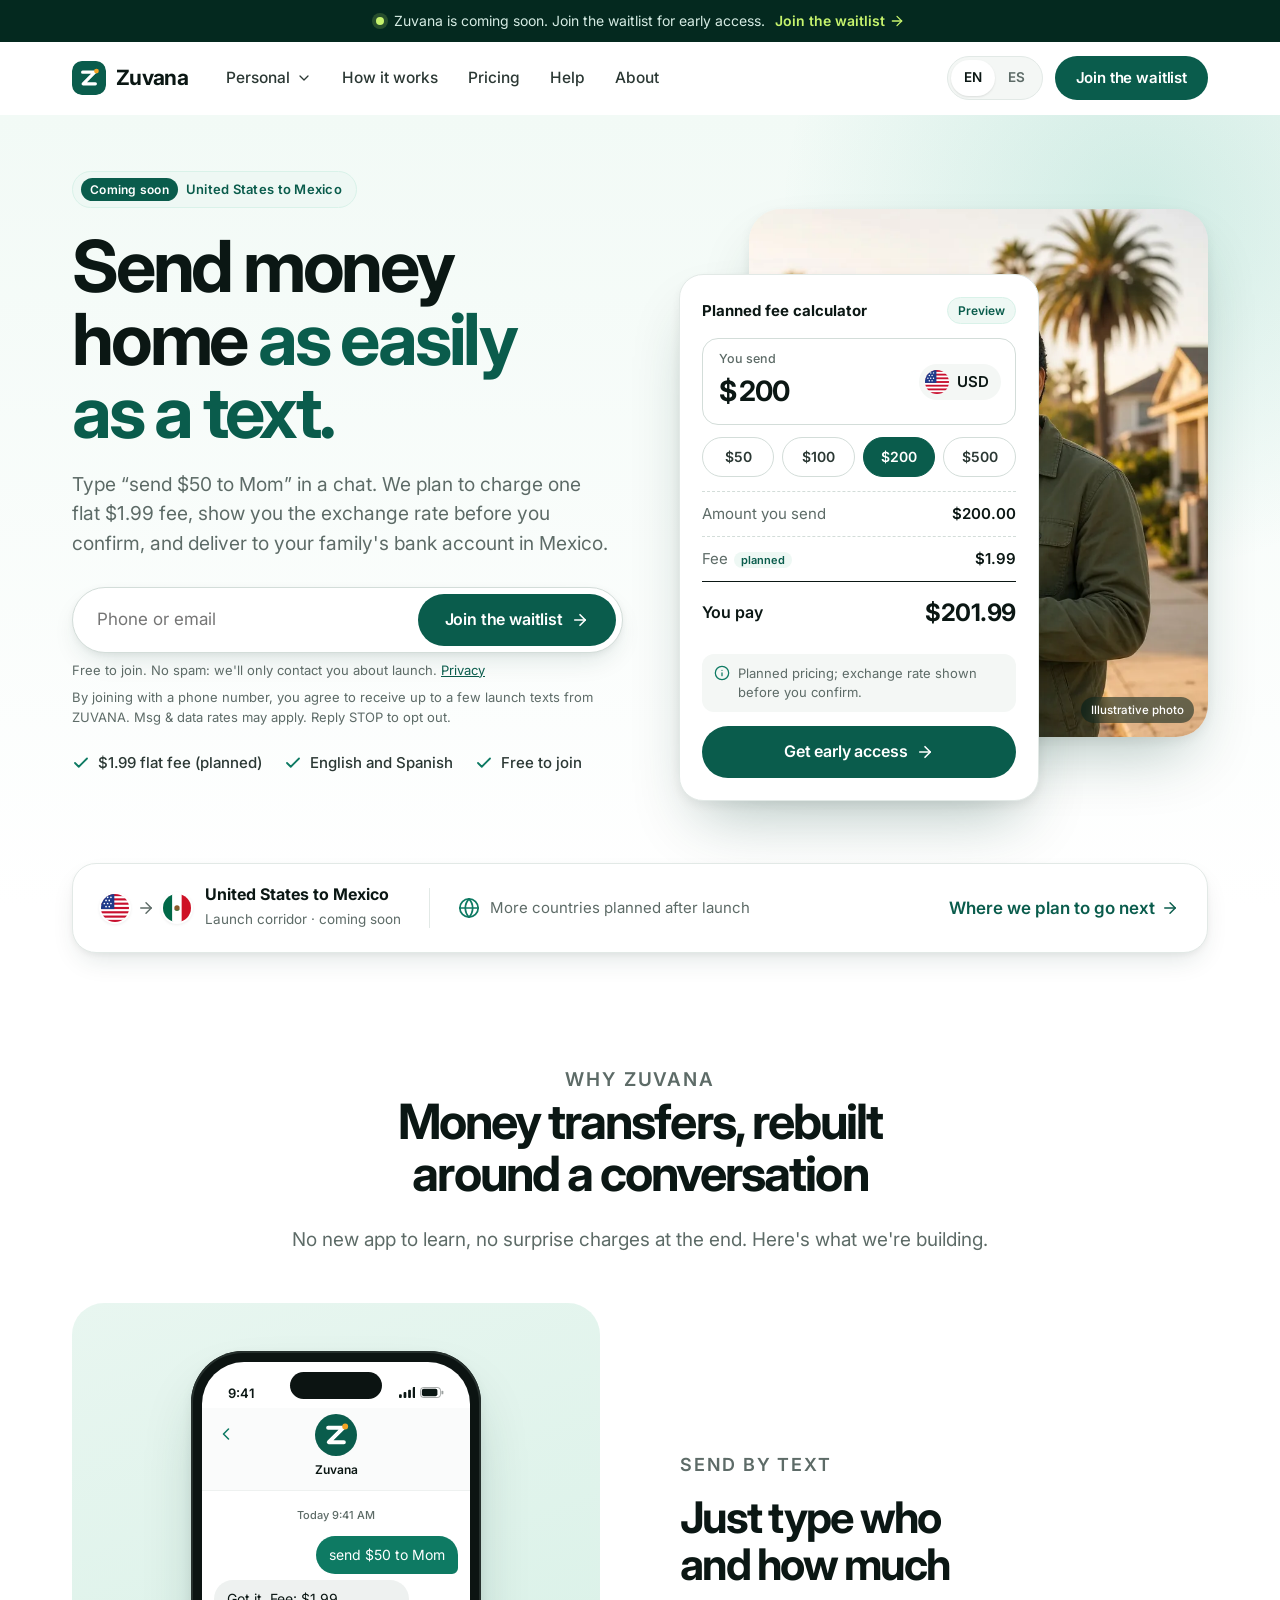
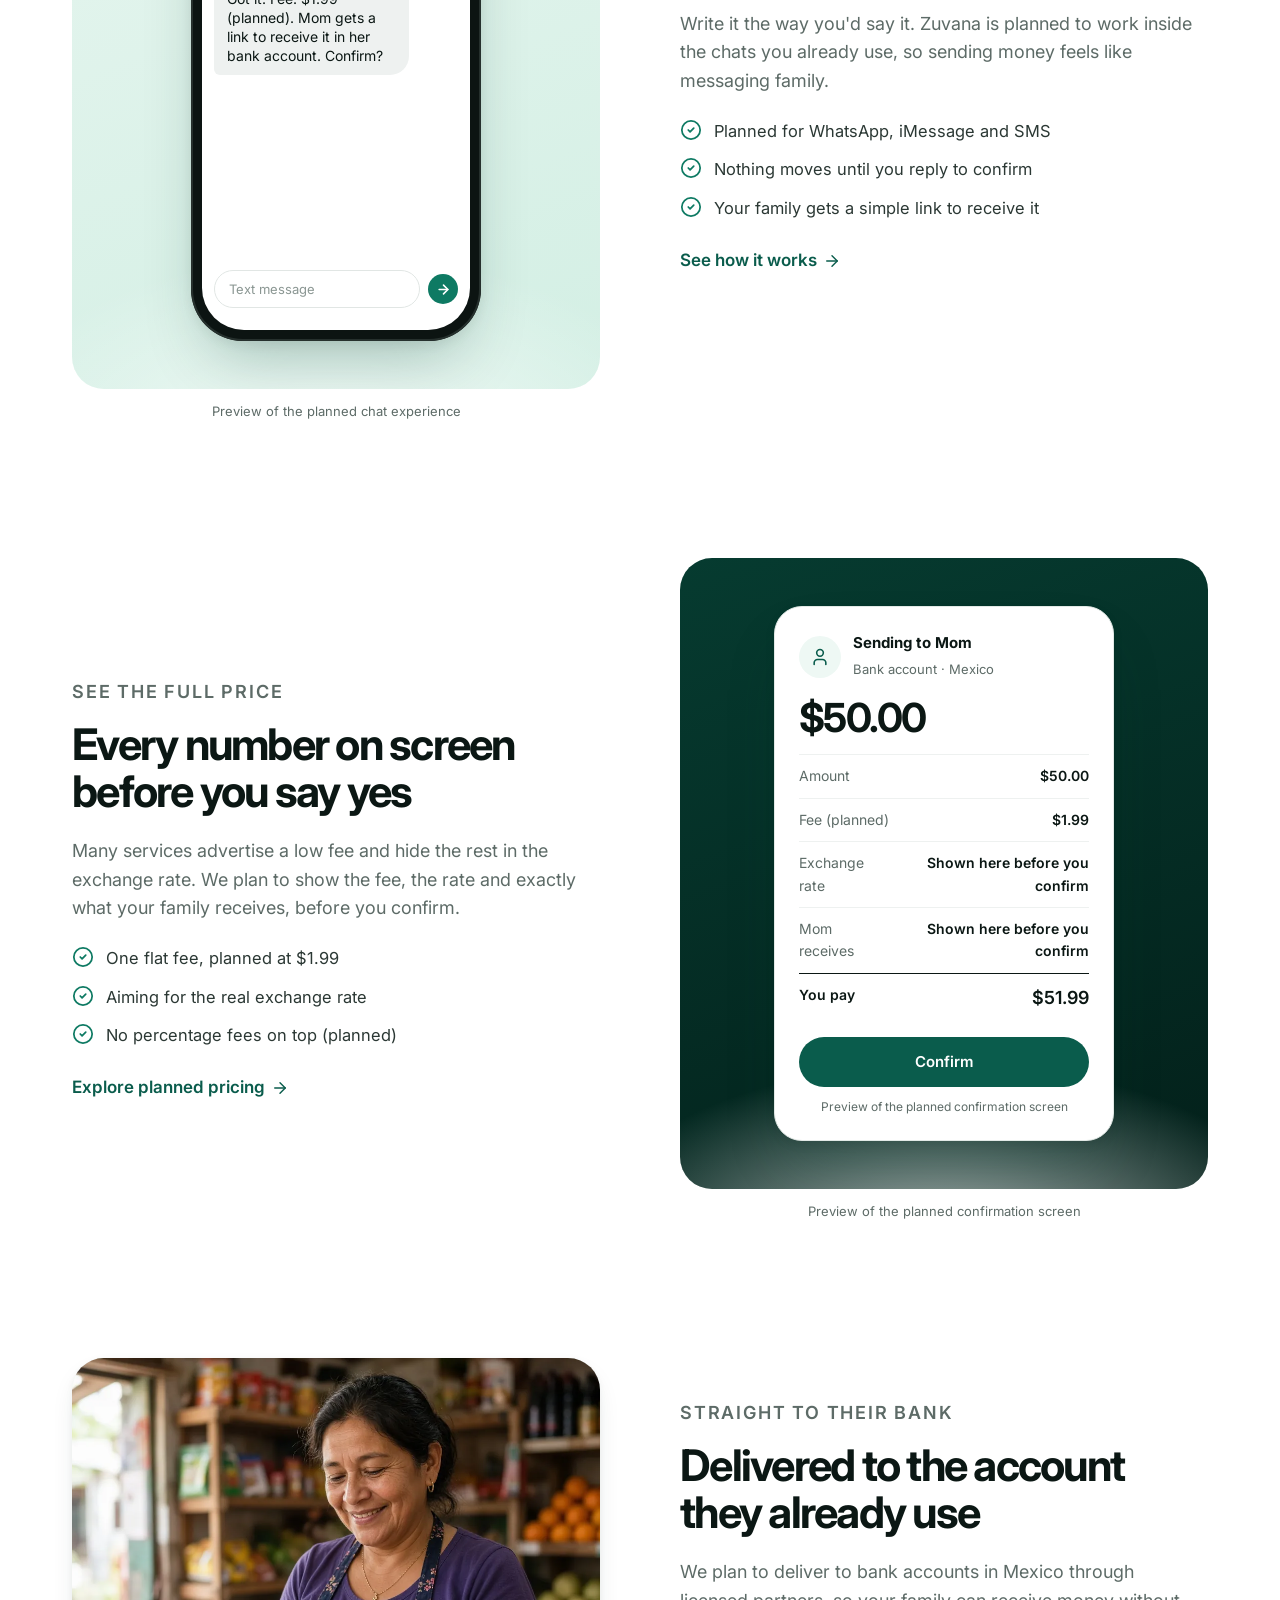
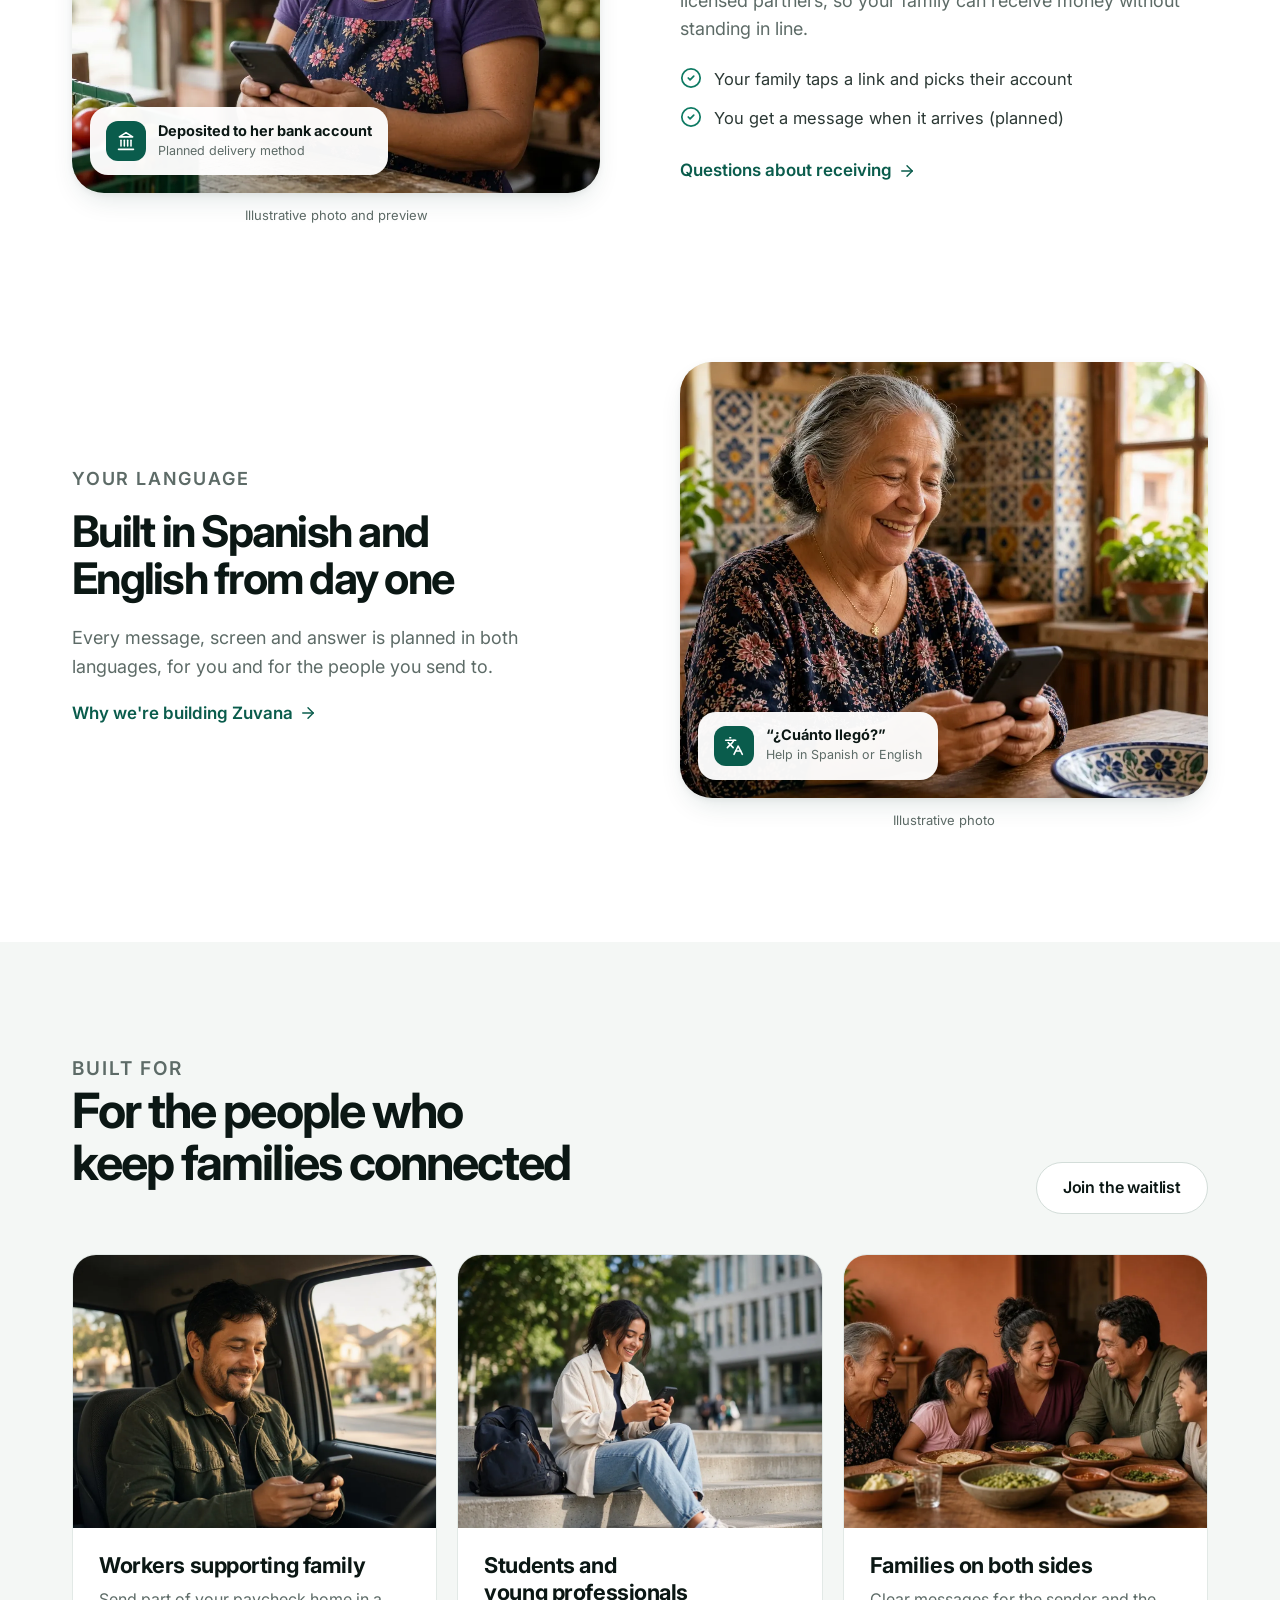
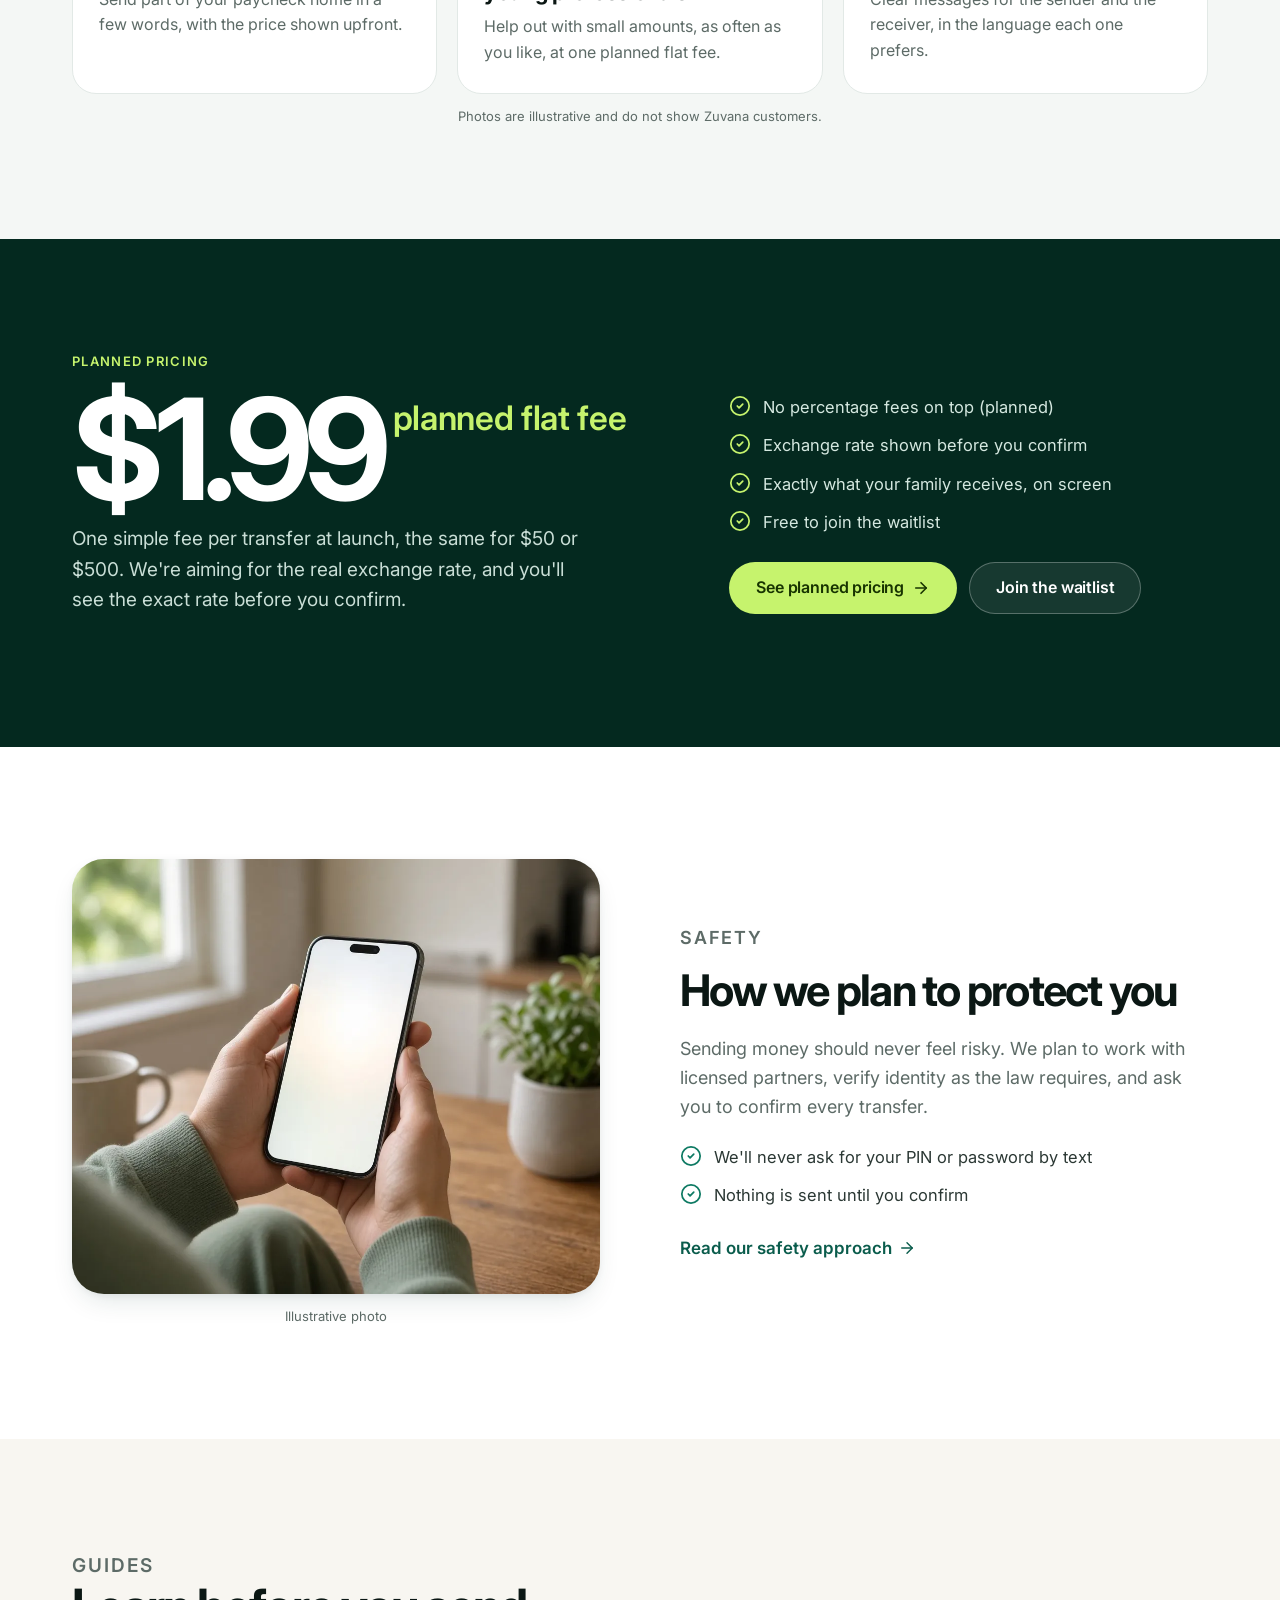
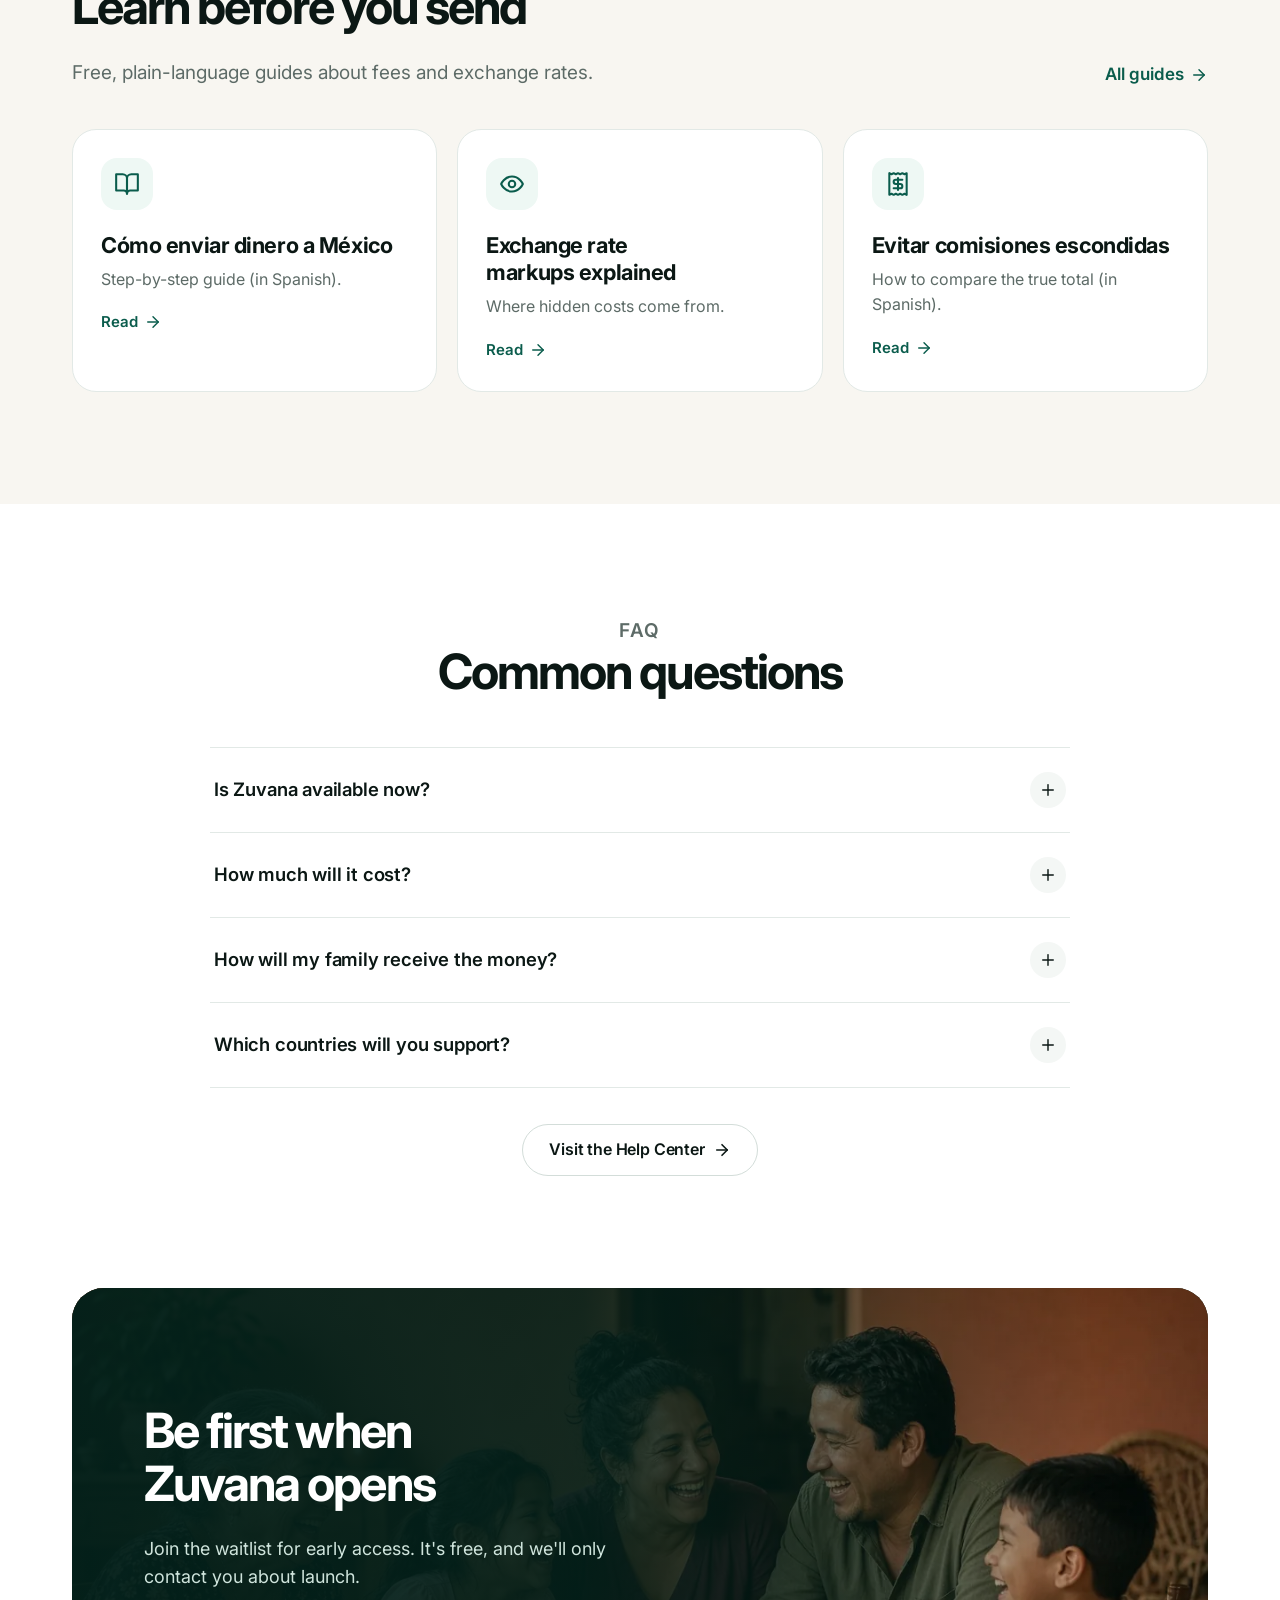
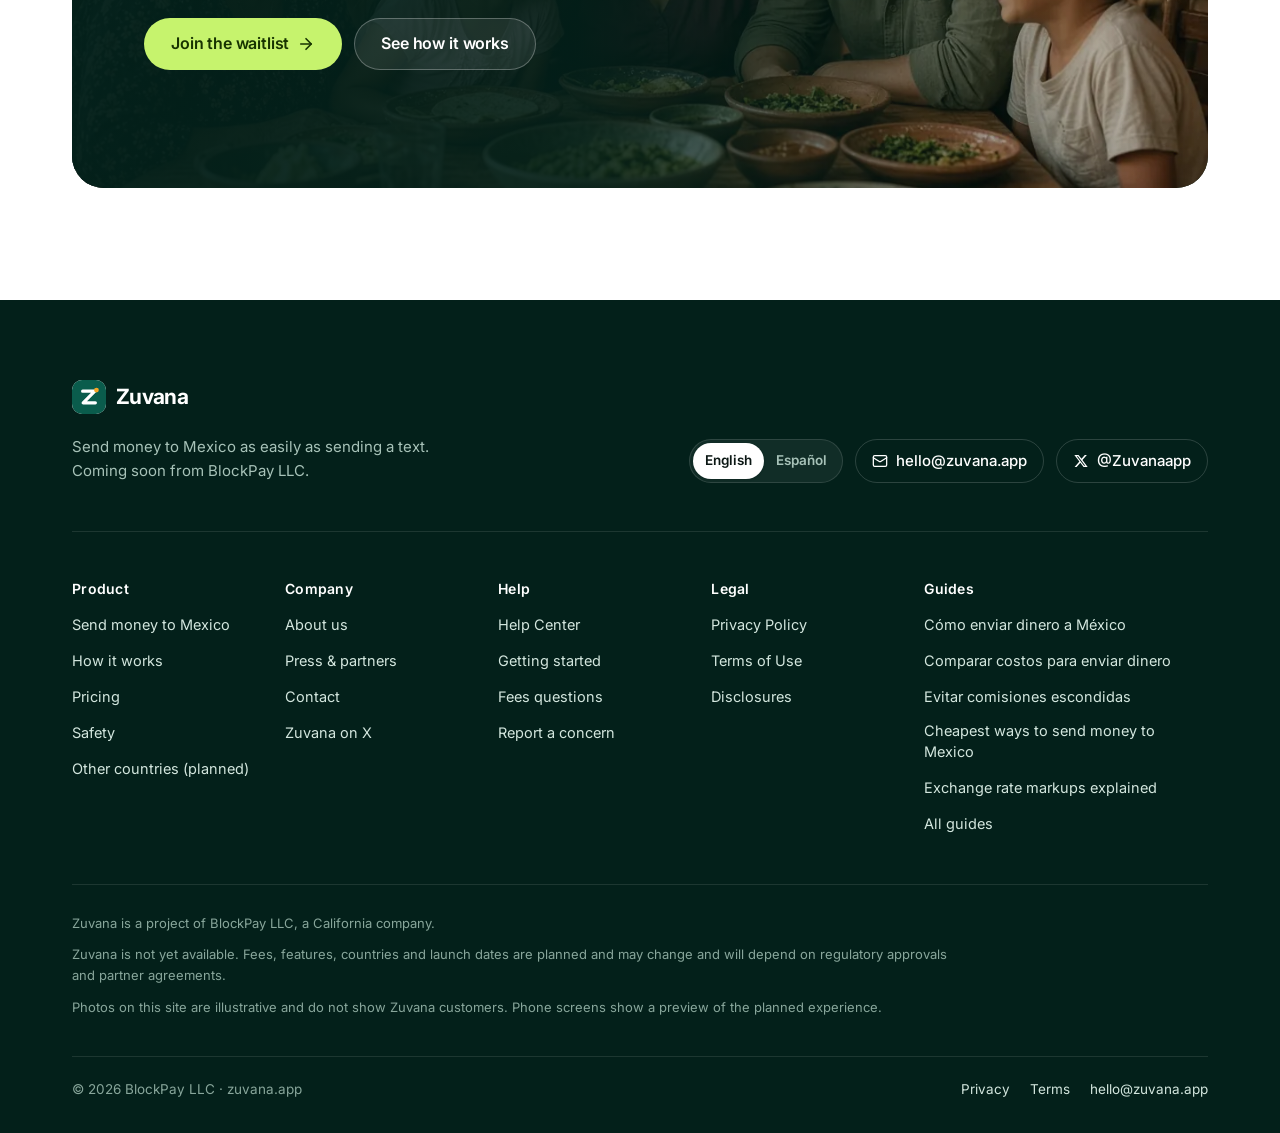
==== commit 7a779b8d: "v3: corporate multi-page redesign" ====
--- a/index.html
+++ b/index.html
@@ -2,452 +2,436 @@
 <html lang="en">
 <head>
 <meta charset="utf-8">
-<meta name="viewport" content="width=device-width,initial-scale=1">
-<title>Send Money to Mexico by Text — Planned Flat $1.99 Fee | ZUVANA</title>
-<meta name="description" content="Send money to Mexico by text from the U.S. Type “send $50 to Mom” in WhatsApp, iMessage or SMS. Coming soon: planned flat $1.99 fee at launch; aiming for the real exchange rate. Join the ZUVANA waitlist.">
-<link rel="icon" href="favicon.ico" sizes="16x16 32x32 48x48">
-<link rel="icon" href="favicon.svg" type="image/svg+xml">
-<link rel="icon" href="favicon-32.png" sizes="32x32" type="image/png">
-<link rel="apple-touch-icon" href="apple-touch-icon.png">
+<meta name="viewport" content="width=device-width, initial-scale=1, viewport-fit=cover">
+<title>Send Money to Mexico by Text: Planned Flat $1.99 Fee | Zuvana</title>
+<meta name="description" content="Coming soon: send money from the U.S. to Mexico by text. Type “send $50 to Mom” in a chat. Planned flat $1.99 fee at launch; aiming for the real exchange rate. Join the Zuvana waitlist.">
 <link rel="canonical" href="https://zuvana.app/">
-<script type="application/ld+json">
-{"@context":"https://schema.org","@graph":[
-{"@type":"Organization","@id":"https://zuvana.app/#org","name":"ZUVANA","legalName":"BlockPay LLC","url":"https://zuvana.app/","logo":"https://zuvana.app/apple-touch-icon.png","email":"hello@zuvana.app","contactPoint":{"@type":"ContactPoint","email":"hello@zuvana.app","contactType":"customer support","availableLanguage":["English","Spanish"]}},
-{"@type":"WebSite","@id":"https://zuvana.app/#website","url":"https://zuvana.app/","name":"ZUVANA","description":"Coming soon: send money to Mexico by text. Planned flat $1.99 fee at launch; aiming for the real exchange rate. Waitlist only today.","inLanguage":["en","es"],"publisher":{"@id":"https://zuvana.app/#org"}}
-]}
-</script>
-<meta name="theme-color" content="#0A5C4C">
+<meta name="theme-color" content="#04291F">
+<meta name="robots" content="index,follow">
 <meta property="og:type" content="website">
+<meta property="og:site_name" content="Zuvana">
+<meta property="og:title" content="Send Money to Mexico by Text: Planned Flat $1.99 Fee | Zuvana">
+<meta property="og:description" content="Coming soon: send money from the U.S. to Mexico by text. Type “send $50 to Mom” in a chat. Planned flat $1.99 fee at launch; aiming for the real exchange rate. Join the Zuvana waitlist.">
 <meta property="og:url" content="https://zuvana.app/">
-<meta property="og:site_name" content="ZUVANA">
 <meta property="og:image" content="https://zuvana.app/og-image.png">
 <meta property="og:image:width" content="1200">
 <meta property="og:image:height" content="630">
 <meta property="og:locale" content="en_US">
-<meta property="og:locale:alternate" content="es_MX">
+<meta property="og:locale:alternate" content="es_US">
 <meta name="twitter:card" content="summary_large_image">
-<meta property="og:title" content="ZUVANA — Send money home by text (coming soon)">
-<meta property="og:description" content="Coming soon: text 'send $50 to Mom'. Planned flat $1.99 fee at launch. Join the waitlist.">
+<meta name="twitter:site" content="@Zuvanaapp">
+<meta name="twitter:title" content="Send Money to Mexico by Text: Planned Flat $1.99 Fee | Zuvana">
+<meta name="twitter:description" content="Coming soon: send money from the U.S. to Mexico by text. Type “send $50 to Mom” in a chat. Planned flat $1.99 fee at launch; aiming for the real exchange rate. Join the Zuvana waitlist.">
+<meta name="twitter:image" content="https://zuvana.app/og-image.png">
+<link rel="icon" href="/favicon.ico" sizes="any">
+<link rel="icon" href="/logo.svg" type="image/svg+xml">
+<link rel="apple-touch-icon" href="/apple-touch-icon.png">
 <link rel="preconnect" href="https://fonts.googleapis.com">
 <link rel="preconnect" href="https://fonts.gstatic.com" crossorigin>
-<link rel="stylesheet" href="https://fonts.googleapis.com/css2?family=Inter:wght@400;500;600;700&display=swap">
-<link rel="stylesheet" href="styles.css">
+<link rel="stylesheet" href="https://fonts.googleapis.com/css2?family=Inter:opsz,wght@14..32,400..800&display=swap">
+<link rel="stylesheet" href="/styles.css">
 <script>document.documentElement.classList.add("js")</script>
-<script>
-/* ================= CONFIG — EDIT BEFORE LAUNCH =================
-   FORM_ACTION: where waitlist signups POST.
-   - Google Forms: "https://docs.google.com/forms/d/e/<FORM_ID>/formResponse"
-       and set FIELD_* to the "entry.123456" names from the form's pre-filled link.
-   - Formspree:    "https://formspree.io/f/<FORM_ID>" (keep FIELD_* as plain names).
-   While FORM_ACTION contains "PLACEHOLDER", the form falls back to mailto:.        */
-const FORM_ACTION   = "https://formsubmit.co/ajax/45e53a7cdea9976b220d7f2879195ad6"; // FormSubmit.co (free) alias for waitlist@zuvana.app
-const FIELD_CONTACT = "contact";   // e.g. "entry.1111111111" for Google Forms
-const FIELD_LANG    = "language";  // e.g. "entry.3333333333"
-const MAILTO_FALLBACK = "hello@zuvana.app"; // must be a mailbox you can read
-/* ============================================================== */
+<script type="application/ld+json">
+{"@context":"https://schema.org","@graph":[
+{"@type":"Organization","@id":"https://zuvana.app/#org","name":"Zuvana","legalName":"BlockPay LLC","url":"https://zuvana.app/","logo":"https://zuvana.app/apple-touch-icon.png","email":"hello@zuvana.app","sameAs":["https://x.com/Zuvanaapp"],"contactPoint":{"@type":"ContactPoint","email":"hello@zuvana.app","contactType":"customer support","availableLanguage":["English","Spanish"]}},
+{"@type":"WebSite","@id":"https://zuvana.app/#website","url":"https://zuvana.app/","name":"Zuvana","description":"Coming soon: send money to Mexico by text. Planned flat $1.99 fee at launch; aiming for the real exchange rate. Waitlist only today.","inLanguage":["en","es"],"publisher":{"@id":"https://zuvana.app/#org"}}
+]}
 </script>
 </head>
-<body>
-<svg width="0" height="0" style="position:absolute" aria-hidden="true" focusable="false">
-  <defs>
-    <symbol id="f-us" viewBox="0 0 20 20"><rect width="20" height="20" fill="#fff"/><g fill="#c8102e"><rect y="0" width="20" height="1.54"/><rect y="3.08" width="20" height="1.54"/><rect y="6.15" width="20" height="1.54"/><rect y="9.23" width="20" height="1.54"/><rect y="12.3" width="20" height="1.54"/><rect y="15.38" width="20" height="1.54"/><rect y="18.46" width="20" height="1.54"/></g><rect width="9.5" height="10.77" fill="#1f3a8a"/><g fill="#fff"><circle cx="2.4" cy="2.4" r=".6"/><circle cx="4.75" cy="2.4" r=".6"/><circle cx="7.1" cy="2.4" r=".6"/><circle cx="3.6" cy="4.6" r=".6"/><circle cx="5.9" cy="4.6" r=".6"/><circle cx="2.4" cy="6.8" r=".6"/><circle cx="4.75" cy="6.8" r=".6"/><circle cx="7.1" cy="6.8" r=".6"/><circle cx="3.6" cy="9" r=".6"/><circle cx="5.9" cy="9" r=".6"/></g></symbol>
-    <symbol id="f-mx" viewBox="0 0 20 20"><rect width="6.67" height="20" fill="#006847"/><rect x="6.67" width="6.66" height="20" fill="#fff"/><rect x="13.33" width="6.67" height="20" fill="#ce1126"/><circle cx="10" cy="10" r="1.9" fill="#8a5a2b"/><path d="M8.3 11.2q1.7 1.4 3.4 0" stroke="#3a7d44" stroke-width=".6" fill="none"/></symbol>
-    <symbol id="i-msg" viewBox="0 0 24 24"><path d="M7.9 20A9 9 0 1 0 4 16.1L2 22Z"/></symbol>
-    <symbol id="i-phone" viewBox="0 0 24 24"><rect width="14" height="20" x="5" y="2" rx="2" ry="2"/><path d="M12 18h.01"/></symbol>
-    <symbol id="i-receipt" viewBox="0 0 24 24"><path d="M4 2v20l2-1 2 1 2-1 2 1 2-1 2 1 2-1 2 1V2l-2 1-2-1-2 1-2-1-2 1-2-1-2 1Z"/><path d="M16 8h-6a2 2 0 1 0 0 4h4a2 2 0 1 1 0 4H8"/><path d="M12 17.5v-11"/></symbol>
-    <symbol id="i-eye" viewBox="0 0 24 24"><path d="M2 12s3-7 10-7 10 7 10 7-3 7-10 7-10-7-10-7Z"/><circle cx="12" cy="12" r="3"/></symbol>
-    <symbol id="i-lang" viewBox="0 0 24 24"><path d="m5 8 6 6"/><path d="m4 14 6-6 2-3"/><path d="M2 5h12"/><path d="M7 2h1"/><path d="m22 22-5-10-5 10"/><path d="M14 18h6"/></symbol>
-    <symbol id="i-bank" viewBox="0 0 24 24"><path d="M3 22h18"/><path d="M6 18v-7"/><path d="M10 18v-7"/><path d="M14 18v-7"/><path d="M18 18v-7"/><path d="m12 2 8 5H4Z"/></symbol>
-    <symbol id="i-check" viewBox="0 0 24 24"><path d="M20 6 9 17l-5-5"/></symbol>
-    <symbol id="i-checkc" viewBox="0 0 24 24"><circle cx="12" cy="12" r="10"/><path d="m9 12 2 2 4-4"/></symbol>
-    <symbol id="i-arrow" viewBox="0 0 24 24"><path d="M5 12h14"/><path d="m12 5 7 7-7 7"/></symbol>
-    <symbol id="i-plus" viewBox="0 0 24 24"><path d="M5 12h14"/><path d="M12 5v14"/></symbol>
-    <symbol id="i-send" viewBox="0 0 24 24"><path d="m22 2-7 20-4-9-9-4Z"/><path d="M22 2 11 13"/></symbol>
-    <symbol id="i-back" viewBox="0 0 24 24"><path d="m15 18-6-6 6-6"/></symbol>
-    <symbol id="i-info" viewBox="0 0 24 24"><circle cx="12" cy="12" r="10"/><path d="M12 16v-4"/><path d="M12 8h.01"/></symbol>
-    <symbol id="i-user" viewBox="0 0 24 24"><path d="M19 21v-2a4 4 0 0 0-4-4H9a4 4 0 0 0-4 4v2"/><circle cx="12" cy="7" r="4"/></symbol>
-  </defs>
-</svg>
-<a class="skip" href="#main" data-i="skip">Skip to content</a>
-
+<body class="home">
+<svg width="0" height="0" style="position:absolute" aria-hidden="true" focusable="false"><defs>
+<symbol id="f-us" viewBox="0 0 20 20"><rect width="20" height="20" fill="#fff"/><g fill="#c8102e"><rect y="0" width="20" height="1.54"/><rect y="3.08" width="20" height="1.54"/><rect y="6.15" width="20" height="1.54"/><rect y="9.23" width="20" height="1.54"/><rect y="12.3" width="20" height="1.54"/><rect y="15.38" width="20" height="1.54"/><rect y="18.46" width="20" height="1.54"/></g><rect width="9.5" height="10.77" fill="#1f3a8a"/><g fill="#fff"><circle cx="2.4" cy="2.4" r=".6"/><circle cx="4.75" cy="2.4" r=".6"/><circle cx="7.1" cy="2.4" r=".6"/><circle cx="3.6" cy="4.6" r=".6"/><circle cx="5.9" cy="4.6" r=".6"/><circle cx="2.4" cy="6.8" r=".6"/><circle cx="4.75" cy="6.8" r=".6"/><circle cx="7.1" cy="6.8" r=".6"/><circle cx="3.6" cy="9" r=".6"/><circle cx="5.9" cy="9" r=".6"/></g></symbol>
+<symbol id="f-mx" viewBox="0 0 20 20"><rect width="6.67" height="20" fill="#006847"/><rect x="6.67" width="6.66" height="20" fill="#fff"/><rect x="13.33" width="6.67" height="20" fill="#ce1126"/><circle cx="10" cy="10" r="1.9" fill="#8a5a2b"/><path d="M8.3 11.2q1.7 1.4 3.4 0" stroke="#3a7d44" stroke-width=".6" fill="none"/></symbol>
+<symbol id="i-msg" viewBox="0 0 24 24"><path d="M7.9 20A9 9 0 1 0 4 16.1L2 22Z"/></symbol>
+<symbol id="i-phone" viewBox="0 0 24 24"><rect width="14" height="20" x="5" y="2" rx="2" ry="2"/><path d="M12 18h.01"/></symbol>
+<symbol id="i-receipt" viewBox="0 0 24 24"><path d="M4 2v20l2-1 2 1 2-1 2 1 2-1 2 1 2-1 2 1V2l-2 1-2-1-2 1-2-1-2 1-2-1-2 1Z"/><path d="M16 8h-6a2 2 0 1 0 0 4h4a2 2 0 1 1 0 4H8"/><path d="M12 17.5v-11"/></symbol>
+<symbol id="i-eye" viewBox="0 0 24 24"><path d="M2 12s3-7 10-7 10 7 10 7-3 7-10 7-10-7-10-7Z"/><circle cx="12" cy="12" r="3"/></symbol>
+<symbol id="i-lang" viewBox="0 0 24 24"><path d="m5 8 6 6"/><path d="m4 14 6-6 2-3"/><path d="M2 5h12"/><path d="M7 2h1"/><path d="m22 22-5-10-5 10"/><path d="M14 18h6"/></symbol>
+<symbol id="i-bank" viewBox="0 0 24 24"><path d="M3 22h18"/><path d="M6 18v-7"/><path d="M10 18v-7"/><path d="M14 18v-7"/><path d="M18 18v-7"/><path d="m12 2 8 5H4Z"/></symbol>
+<symbol id="i-check" viewBox="0 0 24 24"><path d="M20 6 9 17l-5-5"/></symbol>
+<symbol id="i-checkc" viewBox="0 0 24 24"><circle cx="12" cy="12" r="10"/><path d="m9 12 2 2 4-4"/></symbol>
+<symbol id="i-arrow" viewBox="0 0 24 24"><path d="M5 12h14"/><path d="m12 5 7 7-7 7"/></symbol>
+<symbol id="i-plus" viewBox="0 0 24 24"><path d="M5 12h14"/><path d="M12 5v14"/></symbol>
+<symbol id="i-back" viewBox="0 0 24 24"><path d="m15 18-6-6 6-6"/></symbol>
+<symbol id="i-right" viewBox="0 0 24 24"><path d="m9 18 6-6-6-6"/></symbol>
+<symbol id="i-down" viewBox="0 0 24 24"><path d="m6 9 6 6 6-6"/></symbol>
+<symbol id="i-info" viewBox="0 0 24 24"><circle cx="12" cy="12" r="10"/><path d="M12 16v-4"/><path d="M12 8h.01"/></symbol>
+<symbol id="i-user" viewBox="0 0 24 24"><path d="M19 21v-2a4 4 0 0 0-4-4H9a4 4 0 0 0-4 4v2"/><circle cx="12" cy="7" r="4"/></symbol>
+<symbol id="i-users" viewBox="0 0 24 24"><path d="M16 21v-2a4 4 0 0 0-4-4H6a4 4 0 0 0-4 4v2"/><circle cx="9" cy="7" r="4"/><path d="M22 21v-2a4 4 0 0 0-3-3.87"/><path d="M16 3.13a4 4 0 0 1 0 7.75"/></symbol>
+<symbol id="i-menu" viewBox="0 0 24 24"><path d="M4 7h16"/><path d="M4 12h16"/><path d="M4 17h16"/></symbol>
+<symbol id="i-x" viewBox="0 0 24 24"><path d="M18 6 6 18"/><path d="m6 6 12 12"/></symbol>
+<symbol id="i-globe" viewBox="0 0 24 24"><circle cx="12" cy="12" r="10"/><path d="M12 2a14.5 14.5 0 0 0 0 20 14.5 14.5 0 0 0 0-20"/><path d="M2 12h20"/></symbol>
+<symbol id="i-shield" viewBox="0 0 24 24"><path d="M20 13c0 5-3.5 7.5-7.66 8.95a1 1 0 0 1-.67-.01C7.5 20.5 4 18 4 13V6a1 1 0 0 1 1-1c2 0 4.5-1.2 6.24-2.72a1.17 1.17 0 0 1 1.52 0C14.51 3.81 17 5 19 5a1 1 0 0 1 1 1z"/><path d="m9 12 2 2 4-4"/></symbol>
+<symbol id="i-id" viewBox="0 0 24 24"><rect width="20" height="14" x="2" y="5" rx="2"/><circle cx="8" cy="12" r="2"/><path d="M14 10h4"/><path d="M14 14h4"/><path d="M5 16.5c.6-1 1.7-1.5 3-1.5s2.4.5 3 1.5"/></symbol>
+<symbol id="i-alert" viewBox="0 0 24 24"><path d="m21.73 18-8-14a2 2 0 0 0-3.48 0l-8 14A2 2 0 0 0 4 21h16a2 2 0 0 0 1.73-3"/><path d="M12 9v4"/><path d="M12 17h.01"/></symbol>
+<symbol id="i-search" viewBox="0 0 24 24"><circle cx="11" cy="11" r="8"/><path d="m21 21-4.3-4.3"/></symbol>
+<symbol id="i-mail" viewBox="0 0 24 24"><rect width="20" height="16" x="2" y="4" rx="2"/><path d="m22 7-8.97 5.7a1.94 1.94 0 0 1-2.06 0L2 7"/></symbol>
+<symbol id="i-heart" viewBox="0 0 24 24"><path d="M19 14c1.49-1.46 3-3.21 3-5.5A5.5 5.5 0 0 0 16.5 3c-1.76 0-3 .5-4.5 2-1.5-1.5-2.74-2-4.5-2A5.5 5.5 0 0 0 2 8.5c0 2.3 1.5 4.05 3 5.5l7 7Z"/></symbol>
+<symbol id="i-book" viewBox="0 0 24 24"><path d="M2 3h6a4 4 0 0 1 4 4v14a3 3 0 0 0-3-3H2z"/><path d="M22 3h-6a4 4 0 0 0-4 4v14a3 3 0 0 1 3-3h7z"/></symbol>
+<symbol id="i-help" viewBox="0 0 24 24"><circle cx="12" cy="12" r="10"/><path d="M9.09 9a3 3 0 0 1 5.83 1c0 2-3 3-3 3"/><path d="M12 17h.01"/></symbol>
+<symbol id="i-key" viewBox="0 0 24 24"><circle cx="7.5" cy="15.5" r="5.5"/><path d="m21 2-9.6 9.6"/><path d="m15.5 7.5 3 3L22 7l-3-3"/></symbol>
+<symbol id="i-clock" viewBox="0 0 24 24"><circle cx="12" cy="12" r="10"/><path d="M12 6v6l4 2"/></symbol>
+<symbol id="i-handshake" viewBox="0 0 24 24"><path d="m11 17 2 2a1 1 0 1 0 3-3"/><path d="m14 14 2.5 2.5a1 1 0 1 0 3-3l-3.88-3.88a3 3 0 0 0-4.24 0l-.88.88a1 1 0 1 1-3-3l2.81-2.81a5.79 5.79 0 0 1 7.06-.87l.47.28a2 2 0 0 0 1.42.25L21 4"/><path d="m21 3 1 11h-2"/><path d="M3 3 2 14l6.5 6.5a1 1 0 1 0 3-3"/><path d="M3 4h8"/></symbol>
+<symbol id="i-sparkle" viewBox="0 0 24 24"><path d="M9.94 15.5A2 2 0 0 0 8.5 14.06l-6.14-1.58a.5.5 0 0 1 0-.96L8.5 9.94A2 2 0 0 0 9.94 8.5l1.58-6.14a.5.5 0 0 1 .96 0L14.06 8.5A2 2 0 0 0 15.5 9.94l6.14 1.58a.5.5 0 0 1 0 .96L15.5 14.06a2 2 0 0 0-1.44 1.44l-1.58 6.14a.5.5 0 0 1-.96 0z"/></symbol>
+<symbol id="i-file" viewBox="0 0 24 24"><path d="M15 2H6a2 2 0 0 0-2 2v16a2 2 0 0 0 2 2h12a2 2 0 0 0 2-2V7Z"/><path d="M14 2v4a2 2 0 0 0 2 2h4"/><path d="M10 13h4"/><path d="M10 17h4"/></symbol>
+<symbol id="i-store" viewBox="0 0 24 24"><path d="m2 7 4.41-4.41A2 2 0 0 1 7.83 2h8.34a2 2 0 0 1 1.42.59L22 7"/><path d="M4 12v8a2 2 0 0 0 2 2h12a2 2 0 0 0 2-2v-8"/><path d="M15 22v-4a2 2 0 0 0-2-2h-2a2 2 0 0 0-2 2v4"/><path d="M2 7h20"/><path d="M22 7v3a2 2 0 0 1-2 2a2.7 2.7 0 0 1-1.59-.63.7.7 0 0 0-.82 0A2.7 2.7 0 0 1 16 12a2.7 2.7 0 0 1-1.59-.63.7.7 0 0 0-.82 0A2.7 2.7 0 0 1 12 12a2.7 2.7 0 0 1-1.59-.63.7.7 0 0 0-.82 0A2.7 2.7 0 0 1 8 12a2.7 2.7 0 0 1-1.59-.63.7.7 0 0 0-.82 0A2.7 2.7 0 0 1 4 12a2 2 0 0 1-2-2V7"/></symbol>
+<symbol id="i-grad" viewBox="0 0 24 24"><path d="M21.42 10.92a1 1 0 0 0-.02-1.84L12.83 5.18a2 2 0 0 0-1.66 0L2.6 9.08a1 1 0 0 0 0 1.83l8.57 3.91a2 2 0 0 0 1.66 0z"/><path d="M22 10v6"/><path d="M6 12.5V16a6 3 0 0 0 12 0v-3.5"/></symbol>
+<symbol id="i-home" viewBox="0 0 24 24"><path d="M15 21v-8a1 1 0 0 0-1-1h-4a1 1 0 0 0-1 1v8"/><path d="M3 10a2 2 0 0 1 .71-1.53l7-6a2 2 0 0 1 2.58 0l7 6A2 2 0 0 1 21 10v9a2 2 0 0 1-2 2H5a2 2 0 0 1-2-2z"/></symbol>
+<symbol id="i-xlogo" viewBox="0 0 24 24"><path fill="currentColor" stroke="none" d="M17.75 3h3.07l-6.7 7.66L22 21h-6.17l-4.84-6.32L5.45 21H2.37l7.17-8.2L2 3h6.33l4.37 5.78L17.75 3Zm-1.08 16.2h1.7L7.4 4.73H5.58L16.67 19.2Z"/></symbol>
+</defs></svg>
+<a class="skip" href="#main"><span data-i="kb58273f">Skip to content</span></a>
+<div class="announce" role="region" aria-label="Announcement" data-t-aria-label="kfeb4d2d"><div class="container announce-in"><span class="dot" aria-hidden="true"></span><span><span data-i="ke123658">Zuvana is coming soon. Join the waitlist for early access.</span></span><a href="#wl"><span data-i="kfd27891">Join the waitlist</span><svg class="ic" aria-hidden="true"><use href="#i-arrow"/></svg></a></div></div>
 <header class="site-header" id="top">
   <div class="container nav">
-    <a class="brand" href="/" aria-label="Zuvana home"><img src="logo.svg" alt="" width="34" height="34">Zuvana</a>
-    <ul class="nav-links">
-      <li><a href="#how" data-i="nav1">How it works</a></li>
-      <li><a href="#pricing" data-i="nav2">Pricing</a></li>
-      <li><a href="#faq" data-i="nav3">FAQ</a></li>
-      <li><a href="#about" data-i="nav4">About</a></li>
-      <li><a href="guides/" data-i="nav5">Guides</a></li>
-    </ul>
+    <a class="brand" href="/" aria-label="Zuvana home" data-t-aria-label="kb86e06b"><img src="/logo.svg" alt="" width="34" height="34">Zuvana</a>
+    <nav class="primary" aria-label="Main" data-t-aria-label="ka02c83a">
+      <ul class="menu">
+        <li class="has-mega"><button class="menu-btn" type="button" aria-expanded="false" aria-controls="mega-personal"><span><span data-i="k184daff">Personal</span></span><svg class="ic" aria-hidden="true"><use href="#i-down"/></svg></button>
+          <div class="mega" id="mega-personal">
+            <div>
+              <p class="mega-h"><span data-i="k66421c0">Send money</span></p>
+              <a class="mega-item" href="/"><span class="mi"><span class="flag" aria-hidden="true"><svg viewBox="0 0 20 20"><use href="#f-mx"/></svg></span></span><span><b><span data-i="k58bee92">To Mexico</span></b><small><span data-i="k82a7772">Our launch corridor, coming soon</span></small></span></a>
+              <a class="mega-item" href="/help.html#countries"><span class="mi"><svg class="ic" aria-hidden="true"><use href="#i-globe"/></svg></span><span><b><span data-i="k467dd70">Other countries (planned)</span></b><small><span data-i="k6ffb12f">More corridors after launch</span></small></span></a>
+              <a class="mega-item" href="/guides/"><span class="mi"><svg class="ic" aria-hidden="true"><use href="#i-book"/></svg></span><span><b><span data-i="k45389ee">Guides</span></b><small><span data-i="k0163648">Free guides to sending money home</span></small></span></a>
+            </div>
+            <div>
+              <p class="mega-h"><span data-i="k2f1a3e6">Learn</span></p>
+              <a class="mega-item" href="/how-it-works.html"><span class="mi"><svg class="ic" aria-hidden="true"><use href="#i-msg"/></svg></span><span><b><span data-i="k9ffdb95">How it works</span></b><small><span data-i="kc6520cc">Send by text, step by step</span></small></span></a>
+              <a class="mega-item" href="/pricing.html"><span class="mi"><svg class="ic" aria-hidden="true"><use href="#i-receipt"/></svg></span><span><b><span data-i="ke22ac25">Pricing</span></b><small><span data-i="k71e75e0">One planned flat fee</span></small></span></a>
+              <a class="mega-item" href="/safety.html"><span class="mi"><svg class="ic" aria-hidden="true"><use href="#i-shield"/></svg></span><span><b><span data-i="k6472ce4">Safety</span></b><small><span data-i="kb361ba9">How we plan to protect you</span></small></span></a>
+            </div>
+            <div class="mega-feature">
+              <div><b><span data-i="k227165d">Be first in line</span></b><p><span data-i="k96fa084">Join the waitlist and we'll tell you when Zuvana opens.</span></p></div>
+              <a class="btn btn-accent btn-sm" href="#wl"><span data-i="kfd27891">Join the waitlist</span></a>
+            </div>
+          </div>
+        </li>
+        <li><a href="/how-it-works.html"><span data-i="k9ffdb95">How it works</span></a></li>
+        <li><a href="/pricing.html"><span data-i="ke22ac25">Pricing</span></a></li>
+        <li><a href="/help.html"><span data-i="k6a26f54">Help</span></a></li>
+        <li><a href="/about.html"><span data-i="k8f7f4c1">About</span></a></li>
+      </ul>
+    </nav>
     <div class="nav-right">
-      <div class="toggle" role="group" aria-label="Language / Idioma">
-        <button type="button" data-set="en" aria-pressed="true">EN</button>
-        <button type="button" data-set="es" aria-pressed="false">ES</button>
-      </div>
-      <a class="btn btn-primary btn-sm hide-sm" href="#wl" data-i="navcta">Join the waitlist</a>
+      <div class="lang-switch" role="group" aria-label="Language" data-t-aria-label="k4994a8f"><button type="button" data-set="en" aria-pressed="true">EN</button><button type="button" data-set="es" aria-pressed="false">ES</button></div>
+      <a class="btn btn-primary btn-sm nav-cta" href="#wl"><span data-i="kfd27891">Join the waitlist</span></a>
+      <button class="burger" type="button" aria-expanded="false" aria-controls="drawer" aria-label="Open menu"><svg class="ic" aria-hidden="true"><use href="#i-menu"/></svg></button>
     </div>
   </div>
 </header>
-
+<div class="scrim" aria-hidden="true"></div>
+<div class="drawer" id="drawer" role="dialog" aria-modal="true" aria-label="Menu" data-t-aria-label="kb615412" aria-hidden="true">
+  <div class="drawer-top"><a class="brand" href="/"><img src="/logo.svg" alt="" width="34" height="34">Zuvana</a><button class="burger drawer-close" type="button" aria-label="Close menu" data-t-aria-label="k68f18f6"><svg class="ic" aria-hidden="true"><use href="#i-x"/></svg></button></div>
+  <div class="drawer-body">
+    <p class="drawer-h"><span data-i="k66421c0">Send money</span></p>
+    <a class="dl" href="/"><span><span data-i="k58bee92">To Mexico</span> <small><span data-i="k81151a1">Coming soon</span></small></span><svg class="ic" aria-hidden="true"><use href="#i-right"/></svg></a>
+    <a class="dl" href="/help.html#countries"><span><span data-i="k467dd70">Other countries (planned)</span></span><svg class="ic" aria-hidden="true"><use href="#i-right"/></svg></a>
+    <a class="dl" href="/guides/"><span><span data-i="k45389ee">Guides</span></span><svg class="ic" aria-hidden="true"><use href="#i-right"/></svg></a>
+    <p class="drawer-h"><span data-i="k1c76cbf">Company</span></p>
+    <a class="dl" href="/how-it-works.html"><span><span data-i="k9ffdb95">How it works</span></span><svg class="ic" aria-hidden="true"><use href="#i-right"/></svg></a>
+    <a class="dl" href="/pricing.html"><span><span data-i="ke22ac25">Pricing</span></span><svg class="ic" aria-hidden="true"><use href="#i-right"/></svg></a>
+    <a class="dl" href="/safety.html"><span><span data-i="k6472ce4">Safety</span></span><svg class="ic" aria-hidden="true"><use href="#i-right"/></svg></a>
+    <a class="dl" href="/help.html"><span><span data-i="kefdaf9f">Help Center</span></span><svg class="ic" aria-hidden="true"><use href="#i-right"/></svg></a>
+    <a class="dl" href="/about.html"><span><span data-i="k8f7f4c1">About</span></span><svg class="ic" aria-hidden="true"><use href="#i-right"/></svg></a>
+  </div>
+  <div class="drawer-foot">
+    <div class="lang-switch" role="group" aria-label="Language" data-t-aria-label="k4994a8f"><button type="button" data-set="en" aria-pressed="true">English</button><button type="button" data-set="es" aria-pressed="false">Español</button></div>
+    <a class="btn btn-primary btn-block" href="#wl"><span data-i="kfd27891">Join the waitlist</span><svg class="ic" aria-hidden="true"><use href="#i-arrow"/></svg></a>
+  </div>
+</div>
 <main id="main">
+
 <section class="hero">
   <div class="container hero-grid">
-    <div>
-      <span class="eyebrow"><span class="route" aria-hidden="true"><svg class="flag"><use href="#f-us"/></svg><svg class="ic"><use href="#i-arrow"/></svg><svg class="flag"><use href="#f-mx"/></svg></span><span data-i="badge">Coming soon · U.S. to Mexico</span></span>
-      <h1><span data-i="h1a">Send money home</span> <em data-i="h1b">with a text.</em></h1>
-      <p class="lead" data-i="lead">Just type “send $50 to Mom” in WhatsApp, iMessage or SMS. She taps a link to receive the money in her bank account (cash pickup options planned).</p>
-
-      <form id="wl" class="waitlist" novalidate action="#" method="post">
-        <div class="form-row">
-          <label for="contact" class="sr" data-i="lbl">Your phone or email</label>
-          <input id="contact" class="input" name="contact" type="text" required aria-describedby="err" aria-invalid="false" autocomplete="email" inputmode="email" placeholder="Phone or email" data-ph="ph">
-          <input type="text" name="_honey" tabindex="-1" autocomplete="off" class="sr" aria-hidden="true">
-          <input type="hidden" name="ref" id="ref" value="">
-          <button class="btn btn-primary cta-submit" type="submit"><span data-i="cta">Join the waitlist</span><svg class="ic" aria-hidden="true"><use href="#i-arrow"/></svg></button>
-        </div>
-        <p class="err" id="err" role="alert"></p>
-        <p class="ok" id="ok" role="status"></p>
-        <p class="fine" data-i="priv">No spam. We'll only contact you about launch.</p>
-        <p class="fine" data-i="sms">By joining with a phone number, you agree to receive up to a few launch texts from ZUVANA. Msg &amp; data rates may apply. Reply STOP to opt out.</p>
-      </form>
+    <div class="hero-copy">
+      <p class="eyebrow"><span class="pill"><span data-i="k81151a1">Coming soon</span></span><span data-i="k7360f20">United States to Mexico</span></p>
+      <h1><span data-h="k682fd0b">Send money home <em>as easily as a text.</em></span></h1>
+      <p class="lead"><span data-i="k3ae130b">Type “send $50 to Mom” in a chat. We plan to charge one flat $1.99 fee, show you the exchange rate before you confirm, and deliver to your family's bank account in Mexico.</span></p>
+      <form id="wl" class="waitlist " novalidate action="#" method="post">
+  <div class="form-row">
+    <label for="contact" class="sr"><span data-i="k4519934">Your phone or email</span></label>
+    <input id="contact" class="input" name="contact" type="text" required aria-describedby="err" aria-invalid="false" autocomplete="email" inputmode="email" placeholder="Phone or email" data-t-placeholder="k2c630b0">
+    <input type="text" name="_honey" tabindex="-1" autocomplete="off" class="sr" aria-hidden="true">
+    <input type="hidden" name="ref" id="ref" value="">
+    <button class="btn btn-primary cta-submit" type="submit"><span><span data-i="kfd27891">Join the waitlist</span></span><svg class="ic" aria-hidden="true"><use href="#i-arrow"/></svg></button>
+  </div>
+  <p class="err" id="err" role="alert"></p>
+  <p class="ok" id="ok" role="status"></p>
+  <p class="fine"><span data-i="kdfd7bd5">Free to join. No spam: we'll only contact you about launch.</span> <a href="/privacy.html"><span data-i="kc5f29bb">Privacy</span></a></p>
+  <p class="fine"><span data-h="k6e06db8">By joining with a phone number, you agree to receive up to a few launch texts from ZUVANA. Msg &amp; data rates may apply. Reply STOP to opt out.</span></p>
+</form>
       <ul class="perks">
-        <li><svg class="ic" aria-hidden="true"><use href="#i-check"/></svg><span data-i="pk1">Free to join</span></li>
-        <li><svg class="ic" aria-hidden="true"><use href="#i-check"/></svg><span data-i="pk2">Planned flat $1.99 fee</span></li>
-        <li><svg class="ic" aria-hidden="true"><use href="#i-check"/></svg><span data-i="pk3">No app to download</span></li>
+        <li><svg class="ic" aria-hidden="true"><use href="#i-check"/></svg><span data-i="k60eb25d">$1.99 flat fee (planned)</span></li>
+        <li><svg class="ic" aria-hidden="true"><use href="#i-check"/></svg><span data-i="kdd485a4">English and Spanish</span></li>
+        <li><svg class="ic" aria-hidden="true"><use href="#i-check"/></svg><span data-i="k8d29020">Free to join</span></li>
       </ul>
     </div>
-
-    <div>
-      <div class="stage anim" id="stage">
-        <div class="phone" role="img" aria-label="Example text conversation: send $50 to Mom" data-ia="phonelbl">
-          <div class="screen" aria-hidden="true">
-            <div class="island"></div>
-            <div class="sbar"><span>9:41</span><span class="sig"><svg viewBox="0 0 18 12"><rect x="0" y="8" width="3" height="4" rx="1" fill="currentColor"/><rect x="5" y="5.5" width="3" height="6.5" rx="1" fill="currentColor"/><rect x="10" y="3" width="3" height="9" rx="1" fill="currentColor"/><rect x="15" y="0" width="3" height="12" rx="1" fill="currentColor"/></svg><svg viewBox="0 0 26 12"><rect x=".5" y=".5" width="22" height="11" rx="3.5" fill="none" stroke="currentColor" opacity=".4"/><rect x="2" y="2" width="17" height="8" rx="2" fill="currentColor"/><rect x="23.5" y="4" width="2" height="4" rx="1" fill="currentColor" opacity=".4"/></svg></span></div>
-            <div class="chead"><svg class="ic back"><use href="#i-back"/></svg><img src="logo.svg" alt="" width="44" height="44"><b>Zuvana</b></div>
-            <div class="chat">
-              <span class="time" data-i="tm">Today 9:41 AM</span>
-              <div class="bub me" data-i="b1">send $50 to Mom</div>
-              <div class="typing" id="ty1"><i></i><i></i><i></i></div>
-              <div class="bub them" data-i="b2">Got it. Fee: $1.99 (planned). Mom gets a link to receive it in her bank account. Confirm?</div>
-              <div class="bub me" data-i="b3">Yes</div>
-              <div class="typing" id="ty2"><i></i><i></i><i></i></div>
-              <div class="bub them"><span data-i="b4">Mom's link:</span> <span class="lnk">zuvana.app/r/…</span></div>
-            </div>
-            <div class="compose"><span data-i="msgph">Text message</span><b><svg class="ic"><use href="#i-arrow"/></svg></b></div>
-          </div>
-        </div>
-        <div class="float float-fee" aria-hidden="true">
-          <span class="fi"><svg class="ic"><use href="#i-receipt"/></svg></span>
-          <span><small data-i="ff1">Planned fee</small><b class="amt">$1.99</b><span class="pv" data-i="pv">Preview</span></span>
-        </div>
-        <div class="float float-received" aria-hidden="true">
-          <span class="fi"><svg class="ic"><use href="#i-check"/></svg></span>
-          <span><b data-i="fr1">Mom received it</b><small data-i="fr2">$50.00 · to her bank account</small><span class="pv" data-i="pv">Preview</span></span>
-        </div>
-      </div>
-      <p class="caption" data-i="cap">Preview of the planned experience. Not available yet.</p>
-    </div>
-  </div>
-</section>
-
-<section class="section alt" id="how">
+    <div class="hero-visual">
+      <div class="hero-photo"><img src="/img/hero.webp" alt="Illustrative photo: a man on a sunny street looking at his phone" data-t-alt="k2e9b76e" width="1152" height="864" fetchpriority="high"><span class="photo-tag"><span data-i="k9c8da96">Illustrative photo</span></span></div>
+      <div class="calc-card calc ">
+  <div class="calc-top"><b><span data-i="k710e44e">Planned fee calculator</span></b><span class="badge"><span data-i="k31fde7b">Preview</span></span></div>
+  <div class="amt-field">
+    <div style="flex:1;min-width:0"><label for="amt-x"><span data-i="k9b6bbfa">You send</span></label><div class="cur"><span aria-hidden="true">$</span><input class="amt" id="amt-x" type="text" inputmode="decimal" value="200" autocomplete="off"></div></div>
+    <span class="ccy"><span class="flag" aria-hidden="true"><svg viewBox="0 0 20 20"><use href="#f-us"/></svg></span>USD</span>
+  </div>
+  <div class="chips" role="group" aria-label="Quick amounts" data-t-aria-label="kb78e40e"><button type="button" class="chip" data-v="50">$50</button><button type="button" class="chip" data-v="100">$100</button><button type="button" class="chip" data-v="200">$200</button><button type="button" class="chip" data-v="500">$500</button></div>
+  <p class="calc-hint" aria-live="polite"></p>
+  <ul class="lines">
+    <li class="line"><span><span data-i="k7701279">Amount you send</span></span><b class="o-send">$200.00</b></li>
+    <li class="line"><span><span data-i="keb7297e">Fee</span><span class="tag"><span data-i="k38fd049">planned</span></span></span><b>$1.99</b></li>
+    <li class="line total"><span><span data-i="k9dcb097">You pay</span></span><b class="o-total" aria-live="polite">$201.99</b></li>
+  </ul>
+  <p class="calc-note"><svg class="ic" aria-hidden="true"><use href="#i-info"/></svg><span><span data-i="ka34d94d">Planned pricing; exchange rate shown before you confirm.</span></span></p>
+  <a class="btn btn-primary btn-block" href="#wl"><span data-i="k0f07804">Get early access</span><svg class="ic" aria-hidden="true"><use href="#i-arrow"/></svg></a>
+</div>
+    </div>
+  </div>
+</section>
+
+<div class="container corridor-wrap">
+  <div class="corridor reveal">
+    <div class="cor-route"><span class="flags"><span class="flag" aria-hidden="true"><svg viewBox="0 0 20 20"><use href="#f-us"/></svg></span><svg class="ic" aria-hidden="true"><use href="#i-arrow"/></svg><span class="flag" aria-hidden="true"><svg viewBox="0 0 20 20"><use href="#f-mx"/></svg></span></span><span><b><span data-i="k7360f20">United States to Mexico</span></b><small><span data-i="kac1d412">Launch corridor · coming soon</span></small></span></div>
+    <span class="vr" aria-hidden="true"></span>
+    <div class="cor-more"><svg class="ic" aria-hidden="true"><use href="#i-globe"/></svg><span><span data-i="k0595daa">More countries planned after launch</span></span></div>
+    <a class="link-arrow" href="/help.html#countries"><span data-i="k01ed844">Where we plan to go next</span><svg class="ic" aria-hidden="true"><use href="#i-arrow"/></svg></a>
+  </div>
+</div>
+
+<section class="section">
   <div class="container">
     <div class="section-head center reveal">
-      <p class="kicker" data-i="howk">How it will work</p>
-      <h2 data-i="how">Three steps. No new app.</h2>
-      <p data-i="howp">Use the chat app you already have. Zuvana is designed to keep sending money as simple as sending a message.</p>
-    </div>
-    <ol class="steps">
-      <li class="step reveal">
-        <div class="step-art" aria-hidden="true"><div class="mini">
-          <div class="bub me" data-i="b1">send $50 to Mom</div>
-          <div class="typing"><i></i><i></i><i></i></div>
-        </div></div>
-        <div class="step-body"><div class="step-top"><span class="step-num" aria-hidden="true">1</span><svg class="ic" aria-hidden="true"><use href="#i-msg"/></svg></div><h3 data-i="s1t">Text who and how much</h3><p data-i="s1">Write something like “send $50 to Mom” in WhatsApp, iMessage or SMS.</p></div>
-      </li>
-      <li class="step reveal">
-        <div class="step-art" aria-hidden="true"><div class="mini">
-          <div class="row"><span data-i="m2a">Sending</span><b>$50.00</b></div>
-          <div class="row"><span data-i="m2b">Planned fee</span><b>$1.99</b></div>
-          <div class="row tot"><span data-i="m2c">You pay</span><b>$51.99</b></div>
-          <div class="mbtn" data-i="m2d">Confirm</div>
-        </div></div>
-        <div class="step-body"><div class="step-top"><span class="step-num" aria-hidden="true">2</span><svg class="ic" aria-hidden="true"><use href="#i-eye"/></svg></div><h3 data-i="s2t">Review and confirm</h3><p data-i="s2">See the fee before you confirm — a planned flat $1.99 at launch. No surprises.</p></div>
-      </li>
-      <li class="step reveal">
-        <div class="step-art" aria-hidden="true"><div class="mini">
-          <span class="av"><svg class="ic"><use href="#i-user"/></svg></span>
-          <p class="mt" data-i="m3a">Money sent to you</p>
-          <div class="big">$50.00</div>
-          <div class="mbtn" data-i="m3b">Receive to bank account</div>
-        </div></div>
-        <div class="step-body"><div class="step-top"><span class="step-num" aria-hidden="true">3</span><svg class="ic" aria-hidden="true"><use href="#i-bank"/></svg></div><h3 data-i="s3t">Your family receives it</h3><p data-i="s3">They tap a link to receive the money in their bank account (cash pickup options planned).</p></div>
-      </li>
-    </ol>
-  </div>
-</section>
-
-<section class="section" id="why">
+      <p class="kicker"><span data-i="k98e3079">Why Zuvana</span></p>
+      <h2><span data-i="kd1a1668">Money transfers, rebuilt around a conversation</span></h2>
+      <p><span data-i="kd70de80">No new app to learn, no surprise charges at the end. Here's what we're building.</span></p>
+    </div>
+
+    <div class="split">
+      <div class="split-media reveal"><div class="media-stage"><div class="stage anim">
+  <div class="phone" role="img" aria-label="Example text conversation: send $50 to Mom" data-t-aria-label="kc1db994">
+    <div class="screen" aria-hidden="true">
+      <div class="island"></div>
+      <div class="sbar"><span>9:41</span><span class="sig"><svg viewBox="0 0 18 12"><rect x="0" y="8" width="3" height="4" rx="1" fill="currentColor"/><rect x="5" y="5.5" width="3" height="6.5" rx="1" fill="currentColor"/><rect x="10" y="3" width="3" height="9" rx="1" fill="currentColor"/><rect x="15" y="0" width="3" height="12" rx="1" fill="currentColor"/></svg><svg viewBox="0 0 26 12"><rect x=".5" y=".5" width="22" height="11" rx="3.5" fill="none" stroke="currentColor" opacity=".4"/><rect x="2" y="2" width="17" height="8" rx="2" fill="currentColor"/><rect x="23.5" y="4" width="2" height="4" rx="1" fill="currentColor" opacity=".4"/></svg></span></div>
+      <div class="chead"><svg class="ic back" aria-hidden="true"><use href="#i-back"/></svg><img src="/logo.svg" alt="" width="42" height="42"><b>Zuvana</b></div>
+      <div class="chat">
+        <span class="time"><span data-i="kb845aeb">Today 9:41 AM</span></span>
+        <div class="bub me"><span data-i="kd232f59">send $50 to Mom</span></div>
+        <div class="typing ty1"><i></i><i></i><i></i></div>
+        <div class="bub them"><span data-i="k603df45">Got it. Fee: $1.99 (planned). Mom gets a link to receive it in her bank account. Confirm?</span></div>
+        <div class="bub me"><span data-i="k93cba07">Yes</span></div>
+        <div class="typing ty2"><i></i><i></i><i></i></div>
+        <div class="bub them"><span data-i="k372f7fd">Mom's link:</span> <span class="lnk">zuvana.app/r/…</span></div>
+      </div>
+      <div class="compose"><span><span data-i="kbedf076">Text message</span></span><b><svg class="ic" aria-hidden="true"><use href="#i-arrow"/></svg></b></div>
+    </div>
+  </div>
+  <div class="float float-fee" aria-hidden="true"><span class="fi"><svg class="ic" aria-hidden="true"><use href="#i-receipt"/></svg></span><span><small><span data-i="k0d19b92">Planned fee</span></small><b class="amt">$1.99</b><span class="pv"><span data-i="k31fde7b">Preview</span></span></span></div>
+  <div class="float float-received" aria-hidden="true"><span class="fi"><svg class="ic" aria-hidden="true"><use href="#i-check"/></svg></span><span><b><span data-i="k761aa53">Mom received it</span></b><small><span data-i="k7c73729">$50.00 · to her bank account</span></small><span class="pv"><span data-i="k31fde7b">Preview</span></span></span></div>
+</div></div><p class="caption"><span data-i="k1426746">Preview of the planned chat experience</span></p></div>
+      <div class="split-copy reveal">
+        <p class="kicker"><span data-i="kcdbe99f">Send by text</span></p>
+        <h2><span data-i="k86b8616">Just type who and how much</span></h2>
+        <p><span data-i="ka1a3e0d">Write it the way you'd say it. Zuvana is planned to work inside the chats you already use, so sending money feels like messaging family.</span></p>
+        <ul class="ticks">
+          <li><svg class="ic" aria-hidden="true"><use href="#i-checkc"/></svg><span><span data-i="k3514a10">Planned for WhatsApp, iMessage and SMS</span></span></li>
+          <li><svg class="ic" aria-hidden="true"><use href="#i-checkc"/></svg><span><span data-i="k91ffd9a">Nothing moves until you reply to confirm</span></span></li>
+          <li><svg class="ic" aria-hidden="true"><use href="#i-checkc"/></svg><span><span data-i="kfbb653f">Your family gets a simple link to receive it</span></span></li>
+        </ul>
+        <a class="link-arrow" href="/how-it-works.html"><span data-i="k192187a">See how it works</span><svg class="ic" aria-hidden="true"><use href="#i-arrow"/></svg></a>
+      </div>
+    </div>
+
+    <div class="split rev">
+      <div class="split-media reveal"><div class="media-stage dark"><div class="receipt" aria-hidden="true">
+  <div class="r-h"><span class="av"><svg class="ic" aria-hidden="true"><use href="#i-user"/></svg></span><span><b><span data-i="kff21263">Sending to Mom</span></b><small><span data-i="k636fa28">Bank account · Mexico</span></small></span></div>
+  <div class="big">$50.00</div>
+  <div class="rl"><span><span data-i="kb2f4069">Amount</span></span><b>$50.00</b></div>
+  <div class="rl"><span><span data-i="k4bd49ee">Fee (planned)</span></span><b>$1.99</b></div>
+  <div class="rl"><span><span data-i="ke75e316">Exchange rate</span></span><b><span data-i="k1091a41">Shown here before you confirm</span></b></div>
+  <div class="rl"><span><span data-i="k9817abf">Mom receives</span></span><b><span data-i="k1091a41">Shown here before you confirm</span></b></div>
+  <div class="rl tot"><span><span data-i="k9dcb097">You pay</span></span><b>$51.99</b></div>
+  <div class="rbtn"><span data-i="k70d9be9">Confirm</span></div>
+  <p class="rnote"><span data-i="k095bde4">Preview of the planned confirmation screen</span></p>
+</div></div><p class="caption"><span data-i="k095bde4">Preview of the planned confirmation screen</span></p></div>
+      <div class="split-copy reveal">
+        <p class="kicker"><span data-i="k78b1c04">See the full price</span></p>
+        <h2><span data-i="k72326c8">Every number on screen before you say yes</span></h2>
+        <p><span data-i="k3e7605c">Many services advertise a low fee and hide the rest in the exchange rate. We plan to show the fee, the rate and exactly what your family receives, before you confirm.</span></p>
+        <ul class="ticks">
+          <li><svg class="ic" aria-hidden="true"><use href="#i-checkc"/></svg><span><span data-i="kac0b41f">One flat fee, planned at $1.99</span></span></li>
+          <li><svg class="ic" aria-hidden="true"><use href="#i-checkc"/></svg><span><span data-i="k8f55892">Aiming for the real exchange rate</span></span></li>
+          <li><svg class="ic" aria-hidden="true"><use href="#i-checkc"/></svg><span><span data-i="k729011e">No percentage fees on top (planned)</span></span></li>
+        </ul>
+        <a class="link-arrow" href="/pricing.html"><span data-i="kc5b4176">Explore planned pricing</span><svg class="ic" aria-hidden="true"><use href="#i-arrow"/></svg></a>
+      </div>
+    </div>
+
+    <div class="split">
+      <div class="split-media reveal"><div class="media-frame"><img src="/img/shop.webp" alt="Illustrative photo: a shop owner in Mexico reading her phone" data-t-alt="k270272d" width="1152" height="864" loading="lazy">
+        <div class="overlay-card"><span class="oi"><svg class="ic" aria-hidden="true"><use href="#i-bank"/></svg></span><span><b><span data-i="k962a890">Deposited to her bank account</span></b><small><span data-i="k5c4899b">Planned delivery method</span></small></span></div></div>
+        <p class="caption"><span data-i="k45d03e6">Illustrative photo and preview</span></p></div>
+      <div class="split-copy reveal">
+        <p class="kicker"><span data-i="ka86ac2c">Straight to their bank</span></p>
+        <h2><span data-i="ka0dd53a">Delivered to the account they already use</span></h2>
+        <p><span data-i="k2a64b16">We plan to deliver to bank accounts in Mexico through licensed partners, so your family can receive money without standing in line.</span></p>
+        <ul class="ticks">
+          <li><svg class="ic" aria-hidden="true"><use href="#i-checkc"/></svg><span><span data-i="kfa4e1c3">Your family taps a link and picks their account</span></span></li>
+          <li><svg class="ic" aria-hidden="true"><use href="#i-checkc"/></svg><span><span data-i="kff18a63">You get a message when it arrives (planned)</span></span></li>
+        </ul>
+        <a class="link-arrow" href="/help.html#receiving"><span data-i="ka47c048">Questions about receiving</span><svg class="ic" aria-hidden="true"><use href="#i-arrow"/></svg></a>
+      </div>
+    </div>
+
+    <div class="split rev">
+      <div class="split-media reveal"><div class="media-frame"><img src="/img/abuela.webp" alt="Illustrative photo: an older woman smiling at her phone at home" data-t-alt="kd9bf9c9" width="1152" height="864" loading="lazy">
+        <div class="overlay-card"><span class="oi"><svg class="ic" aria-hidden="true"><use href="#i-lang"/></svg></span><span><b><span data-i="kc9a25f1">“¿Cuánto llegó?”</span></b><small><span data-i="kc142c70">Help in Spanish or English</span></small></span></div></div>
+        <p class="caption"><span data-i="k9c8da96">Illustrative photo</span></p></div>
+      <div class="split-copy reveal">
+        <p class="kicker"><span data-i="k2b7b4fc">Your language</span></p>
+        <h2><span data-i="kf8f44ec">Built in Spanish and English from day one</span></h2>
+        <p><span data-i="k52b9631">Every message, screen and answer is planned in both languages, for you and for the people you send to.</span></p>
+        <a class="link-arrow" href="/about.html"><span data-i="k0a147cd">Why we're building Zuvana</span><svg class="ic" aria-hidden="true"><use href="#i-arrow"/></svg></a>
+      </div>
+    </div>
+  </div>
+</section>
+
+<section class="section soft">
   <div class="container">
-    <div class="section-head center reveal">
-      <p class="kicker" data-i="wk">Why Zuvana</p>
-      <h2 data-i="wh">Sending money, minus the hassle.</h2>
-      <p data-i="wp">We're designing every part of Zuvana around one idea: if you can send a text, you can send money home.</p>
-    </div>
-    <div class="features">
-      <div class="feat reveal"><span class="fic"><svg class="ic" aria-hidden="true"><use href="#i-phone"/></svg></span><h3 data-i="f1t">No app download needed</h3><p data-i="f1">Nothing new to install or learn. Use the phone you already have.</p></div>
-      <div class="feat reveal"><span class="fic"><svg class="ic" aria-hidden="true"><use href="#i-msg"/></svg></span><h3 data-i="f2t">Works in the chat you already use</h3><p data-i="f2">WhatsApp, iMessage and regular SMS are planned at launch.</p></div>
-      <div class="feat reveal"><span class="fic"><svg class="ic" aria-hidden="true"><use href="#i-receipt"/></svg></span><h3 data-i="f3t">One simple planned fee</h3><p data-i="f3">A flat $1.99 per transfer is planned at launch — the same for $50 or $500.</p></div>
-      <div class="feat reveal"><span class="fic"><svg class="ic" aria-hidden="true"><use href="#i-eye"/></svg></span><h3 data-i="f4t">See everything before you confirm</h3><p data-i="f4">The fee and exchange rate are shown before you say yes.</p></div>
-      <div class="feat reveal"><span class="fic"><svg class="ic" aria-hidden="true"><use href="#i-lang"/></svg></span><h3 data-i="f5t">Spanish and English</h3><p data-i="f5">Use Zuvana in whichever language feels like home.</p></div>
-      <div class="feat reveal"><span class="fic"><svg class="ic" aria-hidden="true"><use href="#i-bank"/></svg></span><h3 data-i="f6t">Straight to their bank account</h3><p data-i="f6">Recipients receive the money in their bank account (cash pickup options planned).</p></div>
-    </div>
-  </div>
-</section>
-
-<section class="section alt" id="families">
-  <div class="container families">
+    <div class="head-row">
+      <div class="section-head reveal"><p class="kicker"><span data-i="k23ca052">Built for</span></p><h2><span data-i="k71ba153">For the people who keep families connected</span></h2></div>
+      <a class="btn btn-outline reveal" href="#wl"><span data-i="kfd27891">Join the waitlist</span></a>
+    </div>
+    <div class="grid-3">
+      <article class="pcard reveal"><img src="/img/sender.webp" alt="Illustrative photo: a man checking his phone after work" data-t-alt="k635de3a" width="1152" height="864" loading="lazy"><div class="pb"><h3><span data-i="k1f48600">Workers supporting family</span></h3><p><span data-i="k1e73350">Send part of your paycheck home in a few words, with the price shown upfront.</span></p></div></article>
+      <article class="pcard reveal"><img src="/img/student.webp" alt="Illustrative photo: a student on campus steps with her phone" data-t-alt="kd7a32b1" width="1152" height="864" loading="lazy"><div class="pb"><h3><span data-i="kefb92cb">Students and young professionals</span></h3><p><span data-i="k8f03882">Help out with small amounts, as often as you like, at one planned flat fee.</span></p></div></article>
+      <article class="pcard reveal"><img src="/img/family.webp" alt="Illustrative photo: a family together at home" data-t-alt="ka0b5640" width="1152" height="864" loading="lazy"><div class="pb"><h3><span data-i="k705e077">Families on both sides</span></h3><p><span data-i="k31ba751">Clear messages for the sender and the receiver, in the language each one prefers.</span></p></div></article>
+    </div>
+    <p class="caption"><span data-i="kf58e33a">Photos are illustrative and do not show Zuvana customers.</span></p>
+  </div>
+</section>
+
+<section class="section dark">
+  <div class="container price-band">
     <div class="reveal">
-      <div class="photos">
-        <img class="p1" src="img/abuela.webp" alt="A grandmother smiling at her phone in a sunlit kitchen" data-alt="img1" width="1152" height="864" loading="lazy" decoding="async">
-        <img class="p2" src="img/sender.webp" alt="A man smiling at his phone in his truck" data-alt="img2" width="1152" height="864" loading="lazy" decoding="async">
-      </div>
-      <p class="photo-note" data-i="pn">Illustrative photos.</p>
+      <p class="kicker" style="color:var(--accent)"><span data-i="k28d19a7">Planned pricing</span></p>
+      <p class="big-price">$1.99<small><span data-i="k41a97de">planned flat fee</span></small></p>
+      <p style="font-size:19px;max-width:520px"><span data-i="kad89b2f">One simple fee per transfer at launch, the same for $50 or $500. We're aiming for the real exchange rate, and you'll see the exact rate before you confirm.</span></p>
     </div>
     <div class="reveal">
-      <p class="kicker" data-i="fk">Made for families</p>
-      <h2 data-i="fh">For the people back home.</h2>
-      <p class="lead" data-i="fp">Rent, school supplies, a birthday, medicine. When family needs a hand, sending money shouldn't mean a trip across town or a confusing app.</p>
       <ul class="ticks">
-        <li><svg class="ic" aria-hidden="true"><use href="#i-checkc"/></svg><span data-i="t1">Planned so your family doesn't need a new app — they just tap a link.</span></li>
-        <li><svg class="ic" aria-hidden="true"><use href="#i-checkc"/></svg><span data-i="t2">Plain-language messages in Spanish or English.</span></li>
-        <li><svg class="ic" aria-hidden="true"><use href="#i-checkc"/></svg><span data-i="t3">A clear total before every transfer.</span></li>
+        <li><svg class="ic" aria-hidden="true"><use href="#i-checkc"/></svg><span><span data-i="k729011e">No percentage fees on top (planned)</span></span></li>
+        <li><svg class="ic" aria-hidden="true"><use href="#i-checkc"/></svg><span><span data-i="k78ec88d">Exchange rate shown before you confirm</span></span></li>
+        <li><svg class="ic" aria-hidden="true"><use href="#i-checkc"/></svg><span><span data-i="k679bb8d">Exactly what your family receives, on screen</span></span></li>
+        <li><svg class="ic" aria-hidden="true"><use href="#i-checkc"/></svg><span><span data-i="k2a441a9">Free to join the waitlist</span></span></li>
       </ul>
-      <div class="routecard">
-        <svg class="flag" aria-hidden="true"><use href="#f-us"/></svg>
-        <span class="path" aria-hidden="true"><svg viewBox="0 0 120 24" preserveAspectRatio="none"><path d="M2 20 Q60 -10 118 20" fill="none" stroke="currentColor" stroke-width="2" stroke-dasharray="4 5" stroke-linecap="round" vector-effect="non-scaling-stroke"/></svg></span>
-        <svg class="flag" aria-hidden="true"><use href="#f-mx"/></svg>
-        <span><b data-i="rc1">U.S. → Mexico</b><small data-i="rc2">First route planned at launch</small></span>
-      </div>
-    </div>
-  </div>
-</section>
-
-<section class="section" id="pricing">
-  <div class="container pricing">
-    <div class="reveal">
-      <p class="kicker" data-i="prk">Pricing</p>
-      <h2 data-i="prh">Simple, upfront pricing.</h2>
-      <p class="lead" data-i="prp">We plan to charge one small flat fee per transfer, shown before you confirm. Final pricing may change before launch.</p>
+      <div class="cta-actions"><a class="btn btn-accent" href="/pricing.html"><span data-i="k8740486">See planned pricing</span><svg class="ic" aria-hidden="true"><use href="#i-arrow"/></svg></a><a class="btn btn-ghost-w" href="#wl"><span data-i="kfd27891">Join the waitlist</span></a></div>
+    </div>
+  </div>
+</section>
+
+<section class="section">
+  <div class="container split">
+    <div class="split-media reveal"><div class="media-frame"><img src="/img/hands.webp" alt="Illustrative photo: hands holding a phone at a kitchen table" data-t-alt="k3064e79" width="1152" height="864" loading="lazy"></div><p class="caption"><span data-i="k9c8da96">Illustrative photo</span></p></div>
+    <div class="split-copy reveal">
+      <p class="kicker"><span data-i="k6472ce4">Safety</span></p>
+      <h2><span data-i="kb361ba9">How we plan to protect you</span></h2>
+      <p><span data-i="ka3ce297">Sending money should never feel risky. We plan to work with licensed partners, verify identity as the law requires, and ask you to confirm every transfer.</span></p>
       <ul class="ticks">
-        <li><svg class="ic" aria-hidden="true"><use href="#i-checkc"/></svg><span data-i="pc1">The same planned fee whether you send $50 or $500.</span></li>
-        <li><svg class="ic" aria-hidden="true"><use href="#i-checkc"/></svg><span data-i="pc2">Aiming for the real exchange rate, with no hidden markup planned.</span></li>
-        <li><svg class="ic" aria-hidden="true"><use href="#i-checkc"/></svg><span data-i="pc3">Final fee and rate shown before you confirm.</span></li>
-        <li><svg class="ic" aria-hidden="true"><use href="#i-checkc"/></svg><span data-i="pc4">Recipients receive the money in their bank account (cash pickup options planned).</span></li>
+        <li><svg class="ic" aria-hidden="true"><use href="#i-checkc"/></svg><span><span data-i="k6d2f9e6">We'll never ask for your PIN or password by text</span></span></li>
+        <li><svg class="ic" aria-hidden="true"><use href="#i-checkc"/></svg><span><span data-i="k55614ea">Nothing is sent until you confirm</span></span></li>
       </ul>
-    </div>
-    <div class="calc reveal" id="calc">
-      <label class="calc-label" for="amt" data-i="cl">How much do you want to send?</label>
-      <div class="amt-field">
-        <span class="cur" aria-hidden="true">$</span>
-        <input id="amt" type="text" inputmode="decimal" autocomplete="off" value="200" maxlength="9" aria-describedby="chint">
-        <span class="ccy"><svg class="flag" aria-hidden="true"><use href="#f-us"/></svg>USD</span>
-      </div>
-      <p class="calc-hint" id="chint" aria-live="polite"></p>
-      <div class="chips" role="group" aria-label="Example amounts" data-ia="chipslbl">
-        <button type="button" class="chip" data-v="50" aria-pressed="false">$50</button>
-        <button type="button" class="chip" data-v="100" aria-pressed="false">$100</button>
-        <button type="button" class="chip" data-v="200" aria-pressed="true">$200</button>
-        <button type="button" class="chip" data-v="500" aria-pressed="false">$500</button>
-      </div>
-      <dl class="lines" aria-live="polite">
-        <div class="line"><dt data-i="cs">You send</dt><dd class="num" id="o-send">$200.00</dd></div>
-        <div class="line"><dt><span data-i="cf">Planned fee</span><span class="pl" data-i="pl">Planned</span></dt><dd class="num">$1.99</dd></div>
-        <div class="line total"><dt data-i="ct">You pay</dt><dd class="num" id="o-total">$201.99</dd></div>
-      </dl>
-      <p class="calc-note"><svg class="ic" aria-hidden="true"><use href="#i-info"/></svg><span data-i="cn">Planned pricing; exchange rate shown before you confirm.</span></p>
-      <a class="btn btn-primary" href="#wl"><span data-i="prcta">Join the waitlist</span><svg class="ic" aria-hidden="true"><use href="#i-arrow"/></svg></a>
-      <p class="fine" style="text-align:center" data-i="prn">Free to join. No money can be sent today.</p>
-    </div>
-  </div>
-</section>
-
-<section class="section alt" id="faq">
+      <a class="link-arrow" href="/safety.html"><span data-i="k567c753">Read our safety approach</span><svg class="ic" aria-hidden="true"><use href="#i-arrow"/></svg></a>
+    </div>
+  </div>
+</section>
+
+<section class="section cream">
   <div class="container">
-    <div class="section-head center reveal">
-      <p class="kicker" data-i="faqk">FAQ</p>
-      <h2 data-i="faqh">Questions, answered.</h2>
-    </div>
+    <div class="head-row">
+      <div class="section-head reveal"><p class="kicker"><span data-i="k45389ee">Guides</span></p><h2><span data-i="k8b68e1f">Learn before you send</span></h2><p><span data-i="k223aa6b">Free, plain-language guides about fees and exchange rates.</span></p></div>
+      <a class="link-arrow reveal" href="/guides/"><span data-i="ke5e017a">All guides</span><svg class="ic" aria-hidden="true"><use href="#i-arrow"/></svg></a>
+    </div>
+    <div class="grid-3">
+      <a class="card reveal" href="/guides/como-enviar-dinero-a-mexico.html"><span class="ci"><svg class="ic" aria-hidden="true"><use href="#i-book"/></svg></span><h3 lang="es">Cómo enviar dinero a México</h3><p><span data-i="kd7acead">Step-by-step guide (in Spanish).</span></p><span class="link-arrow"><span data-i="k7a1a5f3">Read</span><svg class="ic" aria-hidden="true"><use href="#i-arrow"/></svg></span></a>
+      <a class="card reveal" href="/guides/exchange-rate-markups-explained.html"><span class="ci"><svg class="ic" aria-hidden="true"><use href="#i-eye"/></svg></span><h3 lang="en">Exchange rate markups explained</h3><p><span data-i="k33b8d1f">Where hidden costs come from.</span></p><span class="link-arrow"><span data-i="k7a1a5f3">Read</span><svg class="ic" aria-hidden="true"><use href="#i-arrow"/></svg></span></a>
+      <a class="card reveal" href="/guides/evitar-comisiones-escondidas-envio-mexico.html"><span class="ci"><svg class="ic" aria-hidden="true"><use href="#i-receipt"/></svg></span><h3 lang="es">Evitar comisiones escondidas</h3><p><span data-i="k1cc8b74">How to compare the true total (in Spanish).</span></p><span class="link-arrow"><span data-i="k7a1a5f3">Read</span><svg class="ic" aria-hidden="true"><use href="#i-arrow"/></svg></span></a>
+    </div>
+  </div>
+</section>
+
+<section class="section">
+  <div class="container">
+    <div class="section-head center reveal"><p class="kicker">FAQ</p><h2><span data-i="k7f94eb8">Common questions</span></h2></div>
     <div class="faq reveal">
-      <details><summary><span data-i="q1">Can I send money with Zuvana today?</span><span class="pm" aria-hidden="true"><svg class="ic"><use href="#i-plus"/></svg></span></summary><div class="ans"><p data-i="a1">Not yet. Zuvana is coming soon and this site is a waitlist only — no money can be sent today. Join the list and we'll let you know when we open.</p></div></details>
-      <details><summary><span data-i="q2">How much will it cost?</span><span class="pm" aria-hidden="true"><svg class="ic"><use href="#i-plus"/></svg></span></summary><div class="ans"><p data-i="a2">We're planning a flat $1.99 fee per transfer at launch. Pricing isn't final and may change; you'll always see the fee before you confirm.</p></div></details>
-      <details><summary><span data-i="q3">What exchange rate will I get?</span><span class="pm" aria-hidden="true"><svg class="ic"><use href="#i-plus"/></svg></span></summary><div class="ans"><p data-i="a3">We're aiming for the real exchange rate with no hidden markup. The final rate will be shown before you confirm each transfer.</p></div></details>
-      <details><summary><span data-i="q4">How will my family receive the money?</span><span class="pm" aria-hidden="true"><svg class="ic"><use href="#i-plus"/></svg></span></summary><div class="ans"><p data-i="a4">They'll get a link by text and receive the money in their bank account (cash pickup options planned).</p></div></details>
-      <details><summary><span data-i="q5">Which chat apps will work?</span><span class="pm" aria-hidden="true"><svg class="ic"><use href="#i-plus"/></svg></span></summary><div class="ans"><p data-i="a5">We're planning to support WhatsApp, iMessage and regular SMS, so there's no new app to download.</p></div></details>
-      <details><summary><span data-i="q6">Where will Zuvana be available?</span><span class="pm" aria-hidden="true"><svg class="ic"><use href="#i-plus"/></svg></span></summary><div class="ans"><p data-i="a6">We plan to start with sending from the U.S. to Mexico. More countries may come later.</p></div></details>
-      <details><summary><span data-i="q7">What do you do with my phone number or email?</span><span class="pm" aria-hidden="true"><svg class="ic"><use href="#i-plus"/></svg></span></summary><div class="ans"><p><span data-i="a7">We only use it to contact you about launch. We don't sell it. Read our</span> <a href="privacy.html" data-i="a7l">Privacy Policy</a>.</p></div></details>
-    </div>
-  </div>
-</section>
-
-<section class="section" id="about">
-  <div class="container about">
-    <div class="reveal">
-      <p class="kicker" data-i="abk">About</p>
-      <h2 data-i="abh">Built in California by BlockPay LLC.</h2>
-      <p data-i="ab1">Zuvana is a project of BlockPay LLC, a California company. We're building it because sending money to family should be as easy as sending a message, with a fee you can see upfront.</p>
-      <p data-i="ab2">We're not live yet. Features, fees, countries and launch dates are planned and may change, and will depend on regulatory approvals and partner agreements.</p>
-      <p><span data-i="ab3">Questions or feedback? Email us:</span> <a href="mailto:hello@zuvana.app">hello@zuvana.app</a></p>
-    </div>
-    <div class="about-card reveal">
-      <div class="ah"><img src="logo.svg" alt="" width="44" height="44"><span><b>Zuvana</b><small data-i="abc">A BlockPay LLC project</small></span></div>
-      <dl>
-        <div><dt data-i="d1">Company</dt><dd>BlockPay LLC</dd></div>
-        <div><dt data-i="d2">Based in</dt><dd data-i="d2v">California, USA</dd></div>
-        <div><dt data-i="d3">Status</dt><dd data-i="d3v">Coming soon — waitlist open</dd></div>
-        <div><dt data-i="d4">Contact</dt><dd><a href="mailto:hello@zuvana.app">hello@zuvana.app</a></dd></div>
-      </dl>
-    </div>
-  </div>
-</section>
-
-<section class="section" style="padding-top:0">
+      <details><summary><span data-i="k163b32d">Is Zuvana available now?</span><span class="pm"><svg class="ic" aria-hidden="true"><use href="#i-plus"/></svg></span></summary><div class="ans"><p><span data-i="kd135748">Not yet. Zuvana is coming soon. Join the waitlist and we'll text or email you when we open.</span></p></div></details>
+      <details><summary><span data-i="kb40637b">How much will it cost?</span><span class="pm"><svg class="ic" aria-hidden="true"><use href="#i-plus"/></svg></span></summary><div class="ans"><p><span data-i="k9cc9997">We plan to charge a flat $1.99 fee per transfer at launch, and we're aiming for the real exchange rate. You'll see the exact rate and total before you confirm.</span></p></div></details>
+      <details><summary><span data-i="k6f987f8">How will my family receive the money?</span><span class="pm"><svg class="ic" aria-hidden="true"><use href="#i-plus"/></svg></span></summary><div class="ans"><p><span data-i="kea7f3e0">We plan to deliver to bank accounts in Mexico through licensed partners. Your family gets a link to choose their account.</span></p></div></details>
+      <details><summary><span data-i="ke3a99fe">Which countries will you support?</span><span class="pm"><svg class="ic" aria-hidden="true"><use href="#i-plus"/></svg></span></summary><div class="ans"><p><span data-i="kb8eb45f">We're starting with the United States to Mexico. More countries are planned after launch.</span></p></div></details>
+      <p class="faq-more"><a class="btn btn-outline" href="/help.html"><span data-i="k7be3ae0">Visit the Help Center</span><svg class="ic" aria-hidden="true"><use href="#i-arrow"/></svg></a></p>
+    </div>
+  </div>
+</section>
+
+<section class="section" style="padding-top:0"><div class="container"><div class="cta-band reveal">
+  <img src="/img/family.webp" alt="" loading="lazy" width="1152" height="864">
+  <div class="cta-inner"><h2><span data-i="k6117599">Be first when Zuvana opens</span></h2><p><span data-i="kfc603f3">Join the waitlist for early access. It's free, and we'll only contact you about launch.</span></p>
+  <div class="cta-actions"><a class="btn btn-accent" href="#wl"><span data-i="kfd27891">Join the waitlist</span><svg class="ic" aria-hidden="true"><use href="#i-arrow"/></svg></a><a class="btn btn-ghost-w" href="/how-it-works.html"><span data-i="k192187a">See how it works</span></a></div></div>
+</div></div></section>
+
+</main>
+<footer class="site-footer">
   <div class="container">
-    <div class="cta-band reveal">
-      <img src="img/family.webp" alt="" width="1280" height="720" loading="lazy" decoding="async">
-      <div class="cta-inner">
-        <h2 data-i="bandh">Be the first to know when we launch.</h2>
-        <p data-i="bandp">Join the waitlist with your phone or email. It's free, and we'll only contact you about launch.</p>
-        <div class="cta-actions">
-          <a class="btn btn-white" href="#wl"><span data-i="bandcta">Join the waitlist</span><svg class="ic" aria-hidden="true"><use href="#i-arrow"/></svg></a>
-          <a class="btn btn-ghost" href="guides/" data-i="bandg">Read our guides</a>
-        </div>
-      </div>
-    </div>
-  </div>
-</section>
-</main>
-
-<footer class="site-footer">
-  <div class="container foot-grid">
     <div class="foot-top">
-      <div>
-        <a class="brand" href="/"><img src="logo.svg" alt="" width="34" height="34">Zuvana</a>
-        <p class="foot-tag" data-i="ftag">Send money home with a text. Coming soon from the U.S. to Mexico.</p>
-      </div>
-      <div class="foot-cols">
-        <div><h4 data-i="fc1">Product</h4><ul><li><a href="#how" data-i="nav1">How it works</a></li><li><a href="#pricing" data-i="nav2">Pricing</a></li><li><a href="#faq" data-i="nav3">FAQ</a></li></ul></div>
-        <div><h4 data-i="fc2">Company</h4><ul><li><a href="#about" data-i="nav4">About</a></li><li><a href="guides/" data-i="guides">Guides</a></li><li><a href="mailto:hello@zuvana.app">hello@zuvana.app</a></li></ul></div>
-        <div><h4 data-i="fc3">Legal</h4><ul><li><a href="privacy.html" data-i="fpriv">Privacy</a></li><li><a href="terms.html" data-i="fterms">Terms</a></li></ul></div>
-      </div>
+      <div><a class="brand" href="/"><img src="/logo.svg" alt="" width="34" height="34">Zuvana</a>
+      <p class="foot-tag"><span data-i="kff8149c">Send money to Mexico as easily as sending a text. Coming soon from BlockPay LLC.</span></p></div>
+      <div class="foot-contact">
+        <div class="lang-switch" role="group" aria-label="Language" data-t-aria-label="k4994a8f"><button type="button" data-set="en" aria-pressed="true">English</button><button type="button" data-set="es" aria-pressed="false">Español</button></div>
+        <a class="pillink" href="mailto:hello@zuvana.app"><svg class="ic" aria-hidden="true"><use href="#i-mail"/></svg>hello@zuvana.app</a>
+        <a class="pillink" href="https://x.com/Zuvanaapp" rel="noopener" target="_blank" aria-label="Zuvana on X (opens in a new tab)" data-t-aria-label="kcdee2f4"><svg class="ic" aria-hidden="true"><use href="#i-xlogo"/></svg>@Zuvanaapp</a>
+      </div>
+    </div>
+    <nav class="foot-cols" aria-label="Footer" data-t-aria-label="kded40f2">
+      <div><h3><span data-i="kdeb1051">Product</span></h3><ul>
+        <li><a href="/"><span data-i="kb3b4e52">Send money to Mexico</span></a></li>
+        <li><a href="/how-it-works.html"><span data-i="k9ffdb95">How it works</span></a></li>
+        <li><a href="/pricing.html"><span data-i="ke22ac25">Pricing</span></a></li>
+        <li><a href="/safety.html"><span data-i="k6472ce4">Safety</span></a></li>
+        <li><a href="/help.html#countries"><span data-i="k467dd70">Other countries (planned)</span></a></li></ul></div>
+      <div><h3><span data-i="k1c76cbf">Company</span></h3><ul>
+        <li><a href="/about.html"><span data-i="kcf23ee2">About us</span></a></li>
+        <li><a href="/about.html#press"><span data-h="k120eb67">Press &amp; partners</span></a></li>
+        <li><a href="mailto:hello@zuvana.app"><span data-i="kbbaff12">Contact</span></a></li>
+        <li><a href="https://x.com/Zuvanaapp" rel="noopener" target="_blank"><span data-i="k32ee04e">Zuvana on X</span></a></li></ul></div>
+      <div><h3><span data-i="k6a26f54">Help</span></h3><ul>
+        <li><a href="/help.html"><span data-i="kefdaf9f">Help Center</span></a></li>
+        <li><a href="/help.html#getting-started"><span data-i="kcb59b87">Getting started</span></a></li>
+        <li><a href="/help.html#fees"><span data-i="k6185d6c">Fees questions</span></a></li>
+        <li><a href="/safety.html#report"><span data-i="k89ac304">Report a concern</span></a></li></ul></div>
+      <div><h3><span data-i="ka10a9bc">Legal</span></h3><ul>
+        <li><a href="/privacy.html"><span data-i="kfa2ead6">Privacy Policy</span></a></li>
+        <li><a href="/terms.html"><span data-i="k985a4b7">Terms of Use</span></a></li>
+        <li><a href="#fineprint"><span data-i="k64338fe">Disclosures</span></a></li></ul></div>
+      <div><h3><span data-i="k45389ee">Guides</span></h3><ul>
+        <li><a href="/guides/como-enviar-dinero-a-mexico.html" lang="es">Cómo enviar dinero a México</a></li>
+        <li><a href="/guides/comparar-costos-enviar-dinero-mexico.html" lang="es">Comparar costos para enviar dinero</a></li>
+        <li><a href="/guides/evitar-comisiones-escondidas-envio-mexico.html" lang="es">Evitar comisiones escondidas</a></li>
+        <li><a href="/guides/cheapest-way-to-send-money-to-mexico.html" lang="en">Cheapest ways to send money to Mexico</a></li>
+        <li><a href="/guides/exchange-rate-markups-explained.html" lang="en">Exchange rate markups explained</a></li>
+        <li><a href="/guides/"><span data-i="ke5e017a">All guides</span></a></li></ul></div>
+    </nav>
+    <div class="fineprint" id="fineprint">
+      <p><span data-i="kf4358e3">Zuvana is a project of BlockPay LLC, a California company.</span></p>
+      <p><span data-i="ka595321">Zuvana is not yet available. Fees, features, countries and launch dates are planned and may change and will depend on regulatory approvals and partner agreements.</span></p>
+      <p><span data-i="k398bf49">Photos on this site are illustrative and do not show Zuvana customers. Phone screens show a preview of the planned experience.</span></p>
     </div>
     <div class="foot-bottom">
-      <p class="disclaimer" data-i="disc">ZUVANA is not available yet. This page is a waitlist only — no money can be sent today. Features, fees, countries and launch dates are planned and may change, and will depend on regulatory approvals and partner agreements.</p>
-      <p class="copy">© 2026 BlockPay LLC · zuvana.app</p>
+      <span>© 2026 BlockPay LLC · zuvana.app</span>
+      <ul><li><a href="/privacy.html"><span data-i="kc5f29bb">Privacy</span></a></li><li><a href="/terms.html"><span data-i="k6f1bf85">Terms</span></a></li><li><a href="mailto:hello@zuvana.app">hello@zuvana.app</a></li></ul>
     </div>
   </div>
 </footer>
-
-<a class="btn btn-primary mobile-cta" href="#wl" id="mcta" aria-hidden="true" tabindex="-1"><span data-i="mcta">Join the waitlist</span><svg class="ic" aria-hidden="true"><use href="#i-arrow"/></svg></a>
-
-<script>
-const T={es:{title:"Envía dinero a México por mensaje — Comisión fija planeada de $1.99 | ZUVANA",skip:"Ir al contenido",nav1:"Cómo funciona",nav2:"Precio",nav3:"Preguntas",nav4:"Nosotros",nav5:"Guías",navcta:"Unirme a la lista",
-badge:"Muy pronto · De EE. UU. a México",h1a:"Envía dinero a casa",h1b:"con un mensaje.",lead:"Solo escribe “envía $50 a mamá” en WhatsApp, iMessage o SMS. Ella toca un enlace para recibir el dinero en su cuenta bancaria (opciones de retiro en efectivo planeadas).",
-lbl:"Tu teléfono o correo",ph:"Teléfono o correo",cta:"Unirme a la lista",ok:"¡Gracias! Ya estás en la lista. Te avisaremos cuando abramos.",okm:"Se abrió tu app de correo. Toca Enviar para unirte a la lista.",e1:"Escribe tu teléfono o correo.",e3:"No pudimos enviar tu registro. Inténtalo de nuevo o escríbenos a hello@zuvana.app.",e2:"Revisa: escribe un correo válido o un teléfono con al menos 10 dígitos.",priv:"Sin spam. Solo te contactaremos sobre el lanzamiento.",sms:"Al unirte con un número de teléfono, aceptas recibir algunos mensajes de texto de ZUVANA sobre el lanzamiento. Pueden aplicar tarifas de mensajes y datos. Responde STOP para cancelar.",
-pk1:"Es gratis unirte",pk2:"Comisión fija planeada de $1.99",pk3:"Sin apps que descargar",
-phonelbl:"Ejemplo de conversación: envía $50 a mamá",tm:"Hoy 9:41 a. m.",b1:"envía $50 a mamá",b2:"Listo. Comisión: $1.99 (planeada). Mamá recibe un enlace para recibirlo en su cuenta bancaria. ¿Confirmas?",b3:"Sí",b4:"Enlace de mamá:",msgph:"Mensaje de texto",cap:"Vista previa de la experiencia planeada. Aún no disponible.",
-ff1:"Comisión planeada",pv:"Vista previa",fr1:"Mamá lo recibió",fr2:"$50.00 · a su cuenta bancaria",
-howk:"Cómo funcionará",how:"Tres pasos. Sin apps nuevas.",howp:"Usa el chat que ya tienes. Zuvana está pensado para que enviar dinero sea tan fácil como mandar un mensaje.",s1t:"Escribe a quién y cuánto",s1:"Escribe algo como “envía $50 a mamá” en WhatsApp, iMessage o SMS.",s2t:"Revisa y confirma",s2:"Ve la comisión antes de confirmar — fija de $1.99 planeada al lanzar. Sin sorpresas.",s3t:"Tu familia lo recibe",s3:"Tocan un enlace para recibir el dinero en su cuenta bancaria (opciones de retiro en efectivo planeadas).",
-m2a:"Envías",m2b:"Comisión planeada",m2c:"Pagas",m2d:"Confirmar",m3a:"Te enviaron dinero",m3b:"Recibir en mi cuenta bancaria",
-wk:"Por qué Zuvana",wh:"Enviar dinero, sin complicaciones.",wp:"Estamos diseñando cada parte de Zuvana con una idea: si puedes mandar un mensaje, puedes enviar dinero a casa.",
-f1t:"No necesitas descargar nada",f1:"Nada nuevo que instalar ni aprender. Usa el teléfono que ya tienes.",f2t:"Funciona en el chat que ya usas",f2:"WhatsApp, iMessage y SMS normal están planeados para el lanzamiento.",f3t:"Una sola comisión planeada",f3:"Una comisión fija de $1.99 por envío planeada al lanzar — la misma para $50 o $500.",f4t:"Ve todo antes de confirmar",f4:"La comisión y el tipo de cambio se muestran antes de que digas que sí.",f5t:"Español e inglés",f5:"Usa Zuvana en el idioma en el que te sientas en casa.",f6t:"Directo a su cuenta bancaria",f6:"Quien recibe obtiene el dinero en su cuenta bancaria (opciones de retiro en efectivo planeadas).",
-img1:"Una abuela sonriendo mientras mira su teléfono en una cocina soleada",img2:"Un hombre sonriendo mientras mira su teléfono en su camioneta",pn:"Fotos ilustrativas.",
-fk:"Hecho para familias",fh:"Para los que están en casa.",fp:"La renta, útiles escolares, un cumpleaños, medicinas. Cuando la familia necesita una mano, enviar dinero no debería significar cruzar la ciudad ni usar una app complicada.",t1:"Pensado para que tu familia no necesite una app nueva — solo toca un enlace.",t2:"Mensajes claros en español o inglés.",t3:"Un total claro antes de cada envío.",rc1:"EE. UU. → México",rc2:"Primera ruta planeada al lanzar",
-prk:"Precio",prh:"Precio simple y claro.",prp:"Planeamos cobrar una sola comisión pequeña por envío, que verás antes de confirmar. El precio final puede cambiar antes del lanzamiento.",pc1:"La misma comisión planeada si envías $50 o $500.",pc2:"Buscamos el tipo de cambio real, sin margen oculto planeado.",pc3:"Verás la comisión y el tipo de cambio finales antes de confirmar.",pc4:"Quien recibe obtiene el dinero en su cuenta bancaria (opciones de retiro en efectivo planeadas).",
-cl:"¿Cuánto quieres enviar?",chipslbl:"Montos de ejemplo",cs:"Envías",cf:"Comisión",pl:"Planeada",ct:"Pagas",cn:"Precio planeado; verás el tipo de cambio antes de confirmar.",cinv:"Escribe un monto para ver el total planeado.",prcta:"Unirme a la lista",prn:"Es gratis unirte. Hoy no se puede enviar dinero.",
-faqk:"Preguntas",faqh:"Preguntas frecuentes.",q1:"¿Puedo enviar dinero con Zuvana hoy?",a1:"Todavía no. Zuvana llegará muy pronto y este sitio es solo una lista de espera — hoy no se puede enviar dinero. Únete a la lista y te avisaremos cuando abramos.",q2:"¿Cuánto costará?",a2:"Planeamos una comisión fija de $1.99 por envío al lanzar. El precio no es definitivo y puede cambiar; siempre verás la comisión antes de confirmar.",q3:"¿Qué tipo de cambio tendré?",a3:"Buscamos ofrecer el tipo de cambio real, sin margen oculto. Verás el tipo de cambio final antes de confirmar cada envío.",q4:"¿Cómo recibirá el dinero mi familia?",a4:"Recibirán un enlace por mensaje y obtendrán el dinero en su cuenta bancaria (opciones de retiro en efectivo planeadas).",q5:"¿Qué apps de chat funcionarán?",a5:"Planeamos funcionar con WhatsApp, iMessage y SMS normal, así que no tendrás que descargar otra app.",q6:"¿Dónde estará disponible Zuvana?",a6:"Planeamos empezar con envíos de EE. UU. a México. Más países podrían llegar después.",q7:"¿Qué hacen con mi teléfono o correo?",a7:"Solo lo usamos para avisarte sobre el lanzamiento. No lo vendemos. Lee nuestro",a7l:"Aviso de privacidad",
-abk:"Nosotros",abh:"Creado en California por BlockPay LLC.",ab1:"Zuvana es un proyecto de BlockPay LLC, una empresa de California. Lo estamos creando porque enviar dinero a la familia debería ser tan fácil como mandar un mensaje, con una comisión que ves desde el principio.",ab2:"Todavía no estamos disponibles. Las funciones, comisiones, países y fechas son planes y pueden cambiar, y dependen de aprobaciones regulatorias y acuerdos con socios.",ab3:"¿Preguntas o comentarios? Escríbenos:",abc:"Un proyecto de BlockPay LLC",d1:"Empresa",d2:"Ubicación",d2v:"California, EE. UU.",d3:"Estado",d3v:"Muy pronto — lista de espera abierta",d4:"Contacto",
-bandh:"Sé de los primeros en saber cuándo lanzamos.",bandp:"Únete a la lista de espera con tu teléfono o correo. Es gratis y solo te contactaremos sobre el lanzamiento.",bandcta:"Unirme a la lista",bandg:"Lee nuestras guías",
-ftag:"Envía dinero a casa con un mensaje. Muy pronto de EE. UU. a México.",fc1:"Producto",fc2:"Empresa",fc3:"Legal",guides:"Guías",fpriv:"Privacidad",fterms:"Términos",disc:"ZUVANA aún no está disponible. Esta página es solo una lista de espera — hoy no se puede enviar dinero. Las funciones, comisiones, países y fechas son planes y pueden cambiar, y dependen de aprobaciones regulatorias y acuerdos con socios.",mcta:"Unirme a la lista"}};
-const EN={ok:"Thanks! You're on the list. We'll text or email you when we open.",okm:"Your email app opened. Tap Send to join the list.",e1:"Please enter your phone or email.",e3:"Sorry, we couldn't send that. Please try again or email hello@zuvana.app.",e2:"Please check it: enter a valid email or a phone number with at least 10 digits.",cinv:"Enter an amount to see the planned total."};
-document.querySelectorAll("[data-i]").forEach(e=>EN[e.dataset.i]=e.textContent);document.querySelectorAll("[data-ia]").forEach(e=>EN[e.dataset.ia]=e.getAttribute("aria-label"));document.querySelectorAll("[data-alt]").forEach(e=>EN[e.dataset.alt]=e.alt);EN.ph=document.getElementById("contact").placeholder;EN.title=document.title;T.en=EN;
-let lang="en";
-function setLang(l){lang=l;document.documentElement.lang=l;const d=T[l];
- document.querySelectorAll("[data-i]").forEach(e=>{if(d[e.dataset.i])e.textContent=d[e.dataset.i]});
- document.querySelectorAll("[data-ia]").forEach(e=>{if(d[e.dataset.ia])e.setAttribute("aria-label",d[e.dataset.ia])});
- document.querySelectorAll("[data-alt]").forEach(e=>{if(d[e.dataset.alt])e.alt=d[e.dataset.alt]});
- document.title=d.title;document.getElementById("contact").placeholder=d.ph;
- ["err","ok","chint"].forEach(id=>{const x=document.getElementById(id);if(x&&x.dataset.k)x.textContent=d[x.dataset.k]});
- document.querySelectorAll(".toggle button").forEach(b=>b.setAttribute("aria-pressed",b.dataset.set===l));
- try{localStorage.setItem("zl",l)}catch(e){}}
-document.querySelectorAll(".toggle button").forEach(b=>b.onclick=()=>setLang(b.dataset.set));
-let saved=null;try{saved=localStorage.getItem("zl")}catch(e){}
-setLang(saved||((navigator.language||"").startsWith("es")?"es":"en"));
-
-const RM=matchMedia("(prefers-reduced-motion: reduce)").matches,HAS_IO="IntersectionObserver" in window;
-/* Header border on scroll */
-const hd=document.querySelector(".site-header");const onS=()=>hd.classList.toggle("scrolled",scrollY>8);addEventListener("scroll",onS,{passive:true});onS();
-
-/* Scroll-in reveal */
-const rv=document.querySelectorAll(".reveal");
-if(RM||!HAS_IO)rv.forEach(e=>e.classList.add("in"));
-else{const io=new IntersectionObserver(es=>es.forEach(en=>{if(en.isIntersecting){en.target.classList.add("in");io.unobserve(en.target)}}),{rootMargin:"0px 0px -8% 0px",threshold:.08});
- rv.forEach((e,i)=>{e.style.transitionDelay=(e.matches(".feat,.step")?(Array.from(e.parentNode.children).indexOf(e)%3)*90:0)+"ms";io.observe(e)})}
-
-/* Animated chat preview */
-(function(){const st=document.getElementById("stage");if(!st)return;
- const q=s=>st.querySelector(s),bs=st.querySelectorAll(".bub");
- const all=()=>{bs.forEach(b=>b.classList.add("show"));st.querySelectorAll(".float").forEach(f=>f.classList.add("show"))};
- if(RM||!HAS_IO){all();return}
- const seq=[[350,()=>bs[0].classList.add("show")],[900,()=>q("#ty1").classList.add("show")],[2000,()=>{q("#ty1").classList.remove("show");bs[1].classList.add("show")}],[2600,()=>q(".float-fee").classList.add("show")],[3300,()=>bs[2].classList.add("show")],[3800,()=>q("#ty2").classList.add("show")],[4800,()=>{q("#ty2").classList.remove("show");bs[3].classList.add("show")}],[5500,()=>q(".float-received").classList.add("show")]];
- const io=new IntersectionObserver(es=>{if(es[0].isIntersecting){io.disconnect();seq.forEach(([t,f])=>setTimeout(f,t))}},{threshold:.3});io.observe(st)})();
-
-/* Smooth FAQ accordion */
-document.querySelectorAll(".faq details").forEach(d=>{const s=d.querySelector("summary"),a=d.querySelector(".ans");
- s.addEventListener("click",ev=>{if(RM||!a.animate)return;ev.preventDefault();
-  if(d.open){const h=a.offsetHeight;const an=a.animate([{height:h+"px",opacity:1},{height:"0px",opacity:0}],{duration:260,easing:"cubic-bezier(.2,.7,.2,1)"});an.onfinish=()=>{d.open=false}}
-  else{d.open=true;const h=a.offsetHeight;a.animate([{height:"0px",opacity:0},{height:h+"px",opacity:1}],{duration:300,easing:"cubic-bezier(.2,.7,.2,1)"})}})});
-
-/* Planned-fee calculator (USD only; no FX shown) */
-(function(){const inp=document.getElementById("amt");if(!inp)return;const FEE=1.99,fmt=new Intl.NumberFormat("en-US",{style:"currency",currency:"USD"});
- const os=document.getElementById("o-send"),ot=document.getElementById("o-total"),hint=document.getElementById("chint"),chips=document.querySelectorAll(".chip");
- function calc(){const raw=inp.value.replace(/[$,\s]/g,"");const v=parseFloat(raw);
-  chips.forEach(c=>c.setAttribute("aria-pressed",String(c.dataset.v===raw)));
-  if(!/^\d+(\.\d{0,2})?$/.test(raw)||!(v>0)){os.textContent="—";ot.textContent="—";hint.dataset.k="cinv";hint.textContent=T[lang].cinv;return}
-  hint.dataset.k="";hint.textContent="";os.textContent=fmt.format(v);ot.textContent=fmt.format(Math.round((v+FEE)*100)/100)}
- inp.addEventListener("input",calc);chips.forEach(c=>c.onclick=()=>{inp.value=c.dataset.v;calc()});calc()})();
-
-/* "Join the waitlist" links: scroll to the form and focus the field */
-const contactEl=document.getElementById("contact");
-document.querySelectorAll('a[href="#wl"]').forEach(a=>a.addEventListener("click",ev=>{ev.preventDefault();document.getElementById("wl").scrollIntoView({behavior:RM?"auto":"smooth",block:"center"});setTimeout(()=>{if(!contactEl.disabled)contactEl.focus({preventScroll:true})},RM?0:450);history.replaceState(null,"","#wl")}));
-
-/* Sticky mobile CTA: visible once the hero form is off-screen */
-(function(){const m=document.getElementById("mcta"),f=document.getElementById("wl");if(!m||!HAS_IO)return;
- new IntersectionObserver(es=>{const show=!es[0].isIntersecting&&es[0].boundingClientRect.top<0;m.classList.toggle("show",show);m.setAttribute("aria-hidden",String(!show));m.tabIndex=show?0:-1}).observe(f)})();
-
-/* Referral tag: ?ref= (or utm_source) -> hidden "ref" field */
-let REF="";try{const q=new URLSearchParams(location.search);REF=(q.get("ref")||q.get("utm_source")||"").trim().slice(0,40).replace(/[^\w.-]/g,"");
-}catch(e){}
-document.getElementById("ref").value=REF;
-const form=document.getElementById("wl"),inp=form.contact,err=document.getElementById("err"),ok=document.getElementById("ok");
-function bad(k){err.dataset.k=k;err.textContent=T[lang][k];inp.setAttribute("aria-invalid","true");inp.focus();return false}
-inp.addEventListener("input",()=>{err.textContent="";err.dataset.k="";inp.setAttribute("aria-invalid","false")});
-function valid(v){if(!v)return bad("e1");
- if(/^[^\s@]+@[^\s@]+\.[^\s@]{2,}$/.test(v))return true;
- if(/^[+\d\s().-]+$/.test(v)&&v.replace(/\D/g,"").length>=10)return true;return bad("e2")}
-const btn=form.querySelector(".cta-submit");
-function done(k){ok.dataset.k=k;ok.textContent=T[lang][k];ok.style.display="block";btn.disabled=true;inp.disabled=true}
-function mail(c){location.href="mailto:"+MAILTO_FALLBACK+"?subject="+encodeURIComponent("ZUVANA waitlist")+"&body="+encodeURIComponent("Contact: "+c+"\nLanguage: "+lang+"\nRef: "+(REF||"direct"));done("okm")}
-form.addEventListener("submit",async ev=>{ev.preventDefault();btn.disabled=true;
- const c=inp.value.trim();
- if(form._honey.value){done("ok");return} // bot: fake success, send nothing
- if(!valid(c)){btn.disabled=false;return}
- if(FORM_ACTION.includes("PLACEHOLDER")){mail(c);return}
- const fd=new FormData();fd.append(FIELD_CONTACT,c);fd.append(FIELD_LANG,lang);fd.append("ref",REF||"direct");fd.append("_subject","New Zuvana waitlist signup");fd.append("_captcha","false");fd.append("_template","table");fd.append("_honey","");if(c.includes("@"))fd.append("_replyto",c);
- try{if(FORM_ACTION.includes("docs.google.com")){await fetch(FORM_ACTION,{method:"POST",mode:"no-cors",body:fd})}
-  else{const r=await fetch(FORM_ACTION,{method:"POST",body:fd,headers:{Accept:"application/json"}});const j=await r.json().catch(()=>({}));if(!r.ok||String(j.success)==="false")throw 0}
-  done("ok")}catch(e){err.dataset.k="e3";err.textContent=T[lang].e3;btn.disabled=false}});
-</script>
+<a class="btn btn-primary mobile-cta" id="mcta" href="#wl" aria-hidden="true" tabindex="-1"><span data-i="kfd27891">Join the waitlist</span><svg class="ic" aria-hidden="true"><use href="#i-arrow"/></svg></a>
+<script>window.TES={"kfeb4d2d": "Aviso", "kb86e06b": "Inicio de Zuvana", "ka02c83a": "Principal", "k4994a8f": "Idioma", "kb615412": "Menú", "k68f18f6": "Cerrar menú", "k2c630b0": "Teléfono o correo", "k2e9b76e": "Foto ilustrativa: un hombre en una calle soleada mirando su teléfono", "kb78e40e": "Montos rápidos", "kc1db994": "Ejemplo de conversación: envía $50 a mamá", "k270272d": "Foto ilustrativa: una comerciante en México leyendo su teléfono", "kd9bf9c9": "Foto ilustrativa: una señora mayor sonriendo a su teléfono en casa", "k635de3a": "Foto ilustrativa: un hombre revisando su teléfono después del trabajo", "kd7a32b1": "Foto ilustrativa: una estudiante en las escaleras del campus con su teléfono", "ka0b5640": "Foto ilustrativa: una familia junta en casa", "k3064e79": "Foto ilustrativa: manos sosteniendo un teléfono en una mesa de cocina", "kcdee2f4": "Zuvana en X (se abre en otra pestaña)", "kded40f2": "Pie de página", "kb58273f": "Ir al contenido", "ke123658": "Zuvana llegará pronto. Únete a la lista de espera para tener acceso anticipado.", "kfd27891": "Unirme a la lista", "k184daff": "Personal", "k66421c0": "Enviar dinero", "k58bee92": "A México", "k82a7772": "Nuestra primera ruta, muy pronto", "k467dd70": "Otros países (planeado)", "k6ffb12f": "Más rutas después del lanzamiento", "k45389ee": "Guías", "k0163648": "Guías gratis para enviar dinero a casa", "k2f1a3e6": "Conoce", "k9ffdb95": "Cómo funciona", "kc6520cc": "Envía por mensaje, paso a paso", "ke22ac25": "Precios", "k71e75e0": "Una comisión fija planeada", "k6472ce4": "Seguridad", "kb361ba9": "Cómo planeamos protegerte", "k227165d": "Sé de los primeros", "k96fa084": "Únete a la lista y te avisaremos cuando Zuvana abra.", "k6a26f54": "Ayuda", "k8f7f4c1": "Nosotros", "k81151a1": "Muy pronto", "k1c76cbf": "Compañía", "kefdaf9f": "Centro de ayuda", "k7360f20": "Estados Unidos a México", "k682fd0b": "Envía dinero a casa <em>tan fácil como un mensaje.<\/em>", "k3ae130b": "Escribe “envía $50 a mamá” en un chat. Planeamos cobrar una sola comisión fija de $1.99, mostrarte el tipo de cambio antes de confirmar y entregar en la cuenta bancaria de tu familia en México.", "k4519934": "Tu teléfono o correo", "kdfd7bd5": "Unirte es gratis. Sin spam: solo te contactaremos sobre el lanzamiento.", "kc5f29bb": "Privacidad", "k6e06db8": "Al unirte con un número de teléfono, aceptas recibir algunos mensajes de texto de ZUVANA sobre el lanzamiento. Pueden aplicar tarifas de mensajes y datos. Responde STOP para cancelar.", "k60eb25d": "Comisión fija de $1.99 (planeada)", "kdd485a4": "Inglés y español", "k8d29020": "Unirte es gratis", "k9c8da96": "Foto ilustrativa", "k710e44e": "Calculadora de comisión planeada", "k31fde7b": "Vista previa", "k9b6bbfa": "Tú envías", "k7701279": "Monto que envías", "keb7297e": "Comisión", "k38fd049": "planeada", "k9dcb097": "Tú pagas", "ka34d94d": "Precio planeado; el tipo de cambio se muestra antes de confirmar.", "k0f07804": "Obtener acceso anticipado", "kac1d412": "Primera ruta · muy pronto", "k0595daa": "Más países planeados después del lanzamiento", "k01ed844": "A dónde planeamos ir después", "k98e3079": "Por qué Zuvana", "kd1a1668": "Envíos de dinero, rediseñados como una conversación", "kd70de80": "Sin una app nueva que aprender ni cargos sorpresa al final. Esto es lo que estamos construyendo.", "kb845aeb": "Hoy 9:41 a. m.", "kd232f59": "envía $50 a mamá", "k603df45": "Listo. Comisión: $1.99 (planeada). Mamá recibe un enlace para recibirlo en su cuenta bancaria. ¿Confirmas?", "k93cba07": "Sí", "k372f7fd": "Enlace de mamá:", "kbedf076": "Mensaje de texto", "k0d19b92": "Comisión planeada", "k761aa53": "Mamá lo recibió", "k7c73729": "$50.00 · a su cuenta bancaria", "k1426746": "Vista previa de la experiencia de chat planeada", "kcdbe99f": "Envía por mensaje", "k86b8616": "Solo escribe a quién y cuánto", "ka1a3e0d": "Escríbelo como lo dirías. Planeamos que Zuvana funcione en los chats que ya usas, para que enviar dinero se sienta como escribirle a tu familia.", "k3514a10": "Planeado para WhatsApp, iMessage y SMS", "k91ffd9a": "Nada se envía hasta que respondas para confirmar", "kfbb653f": "Tu familia recibe un enlace sencillo para recibirlo", "k192187a": "Ver cómo funciona", "kff21263": "Envío a mamá", "k636fa28": "Cuenta bancaria · México", "kb2f4069": "Monto", "k4bd49ee": "Comisión (planeada)", "ke75e316": "Tipo de cambio", "k1091a41": "Se muestra aquí antes de confirmar", "k9817abf": "Mamá recibe", "k70d9be9": "Confirmar", "k095bde4": "Vista previa de la pantalla de confirmación planeada", "k78b1c04": "Mira el precio completo", "k72326c8": "Todos los números en pantalla antes de decir que sí", "k3e7605c": "Muchos servicios anuncian una comisión baja y esconden el resto en el tipo de cambio. Planeamos mostrar la comisión, el tipo de cambio y exactamente lo que recibe tu familia, antes de que confirmes.", "kac0b41f": "Una comisión fija, planeada en $1.99", "k8f55892": "Buscamos ofrecer el tipo de cambio real", "k729011e": "Sin comisiones porcentuales extra (planeado)", "kc5b4176": "Ver precios planeados", "k962a890": "Depositado en su cuenta bancaria", "k5c4899b": "Método de entrega planeado", "k45d03e6": "Foto ilustrativa y vista previa", "ka86ac2c": "Directo a su banco", "ka0dd53a": "Entregado en la cuenta que ya usan", "k2a64b16": "Planeamos entregar en cuentas bancarias en México a través de socios con licencia, para que tu familia reciba el dinero sin hacer fila.", "kfa4e1c3": "Tu familia toca un enlace y elige su cuenta", "kff18a63": "Recibes un mensaje cuando llega (planeado)", "ka47c048": "Preguntas sobre recibir", "kc9a25f1": "“¿Cuánto llegó?”", "kc142c70": "Ayuda en español o inglés", "k2b7b4fc": "Tu idioma", "kf8f44ec": "Hecho en español e inglés desde el primer día", "k52b9631": "Cada mensaje, pantalla y respuesta está planeada en ambos idiomas, para ti y para quienes reciben.", "k0a147cd": "Por qué construimos Zuvana", "k23ca052": "Hecho para", "k71ba153": "Para quienes mantienen unidas a las familias", "k1f48600": "Trabajadores que apoyan a su familia", "k1e73350": "Envía parte de tu sueldo a casa en pocas palabras, con el precio claro desde el inicio.", "kefb92cb": "Estudiantes y jóvenes profesionales", "k8f03882": "Ayuda con montos pequeños, cuando quieras, con una comisión fija planeada.", "k705e077": "Familias en ambos lados", "k31ba751": "Mensajes claros para quien envía y quien recibe, en el idioma que cada uno prefiera.", "kf58e33a": "Las fotos son ilustrativas y no muestran clientes de Zuvana.", "k28d19a7": "Precios planeados", "k41a97de": "comisión fija planeada", "kad89b2f": "Una comisión sencilla por envío al lanzar, igual para $50 o $500. Buscamos ofrecer el tipo de cambio real, y verás el tipo exacto antes de confirmar.", "k78ec88d": "Tipo de cambio visible antes de confirmar", "k679bb8d": "Lo que recibe tu familia, en pantalla", "k2a441a9": "Unirte a la lista es gratis", "k8740486": "Ver precios planeados", "ka3ce297": "Enviar dinero nunca debería sentirse arriesgado. Planeamos trabajar con socios con licencia, verificar la identidad como lo exige la ley y pedirte que confirmes cada envío.", "k6d2f9e6": "Nunca te pediremos tu PIN ni contraseña por mensaje", "k55614ea": "Nada se envía hasta que confirmes", "k567c753": "Lee nuestro enfoque de seguridad", "k8b68e1f": "Aprende antes de enviar", "k223aa6b": "Guías gratis y en lenguaje sencillo sobre comisiones y tipos de cambio.", "ke5e017a": "Todas las guías", "kd7acead": "Guía paso a paso.", "k7a1a5f3": "Leer", "k33b8d1f": "De dónde vienen los costos escondidos (en inglés).", "k1cc8b74": "Cómo comparar el costo total real.", "k7f94eb8": "Preguntas frecuentes", "k163b32d": "¿Zuvana ya está disponible?", "kd135748": "Todavía no. Zuvana llegará pronto. Únete a la lista y te avisaremos por mensaje o correo cuando abramos.", "kb40637b": "¿Cuánto costará?", "k9cc9997": "Planeamos cobrar una comisión fija de $1.99 por envío al lanzar, y buscamos ofrecer el tipo de cambio real. Verás el tipo exacto y el total antes de confirmar.", "k6f987f8": "¿Cómo recibirá el dinero mi familia?", "kea7f3e0": "Planeamos entregar en cuentas bancarias en México a través de socios con licencia. Tu familia recibe un enlace para elegir su cuenta.", "ke3a99fe": "¿Qué países tendrán?", "kb8eb45f": "Empezamos con Estados Unidos a México. Planeamos más países después del lanzamiento.", "k7be3ae0": "Visita el Centro de ayuda", "k6117599": "Sé de los primeros cuando Zuvana abra", "kfc603f3": "Únete a la lista para tener acceso anticipado. Es gratis y solo te contactaremos sobre el lanzamiento.", "kff8149c": "Envía dinero a México tan fácil como mandar un mensaje. Muy pronto, de BlockPay LLC.", "kdeb1051": "Producto", "kb3b4e52": "Enviar dinero a México", "kcf23ee2": "Sobre nosotros", "k120eb67": "Prensa y socios", "kbbaff12": "Contacto", "k32ee04e": "Zuvana en X", "kcb59b87": "Primeros pasos", "k6185d6c": "Preguntas sobre comisiones", "k89ac304": "Reportar algo sospechoso", "ka10a9bc": "Legal", "kfa2ead6": "Política de privacidad", "k985a4b7": "Términos de uso", "k64338fe": "Avisos", "kf4358e3": "Zuvana es un proyecto de BlockPay LLC, una empresa de California.", "ka595321": "Zuvana aún no está disponible. Las comisiones, funciones, países y fechas de lanzamiento son planes que pueden cambiar y dependerán de aprobaciones regulatorias y acuerdos con socios.", "k398bf49": "Las fotos de este sitio son ilustrativas y no muestran clientes de Zuvana. Las pantallas de teléfono muestran una vista previa de la experiencia planeada.", "k6f1bf85": "Términos"};window.TES_TITLE="Envía dinero a México por mensaje: comisión fija planeada de $1.99 | Zuvana";</script>
+<script src="/site.js" defer></script>
 </body>
 </html>
--- a/styles.css
+++ b/styles.css
@@ -1,318 +1,467 @@
-/* Zuvana — shared styles v2 */
+/* Zuvana design system — v3 */
 :root{
-  --g950:#03271f;--g900:#053b30;--g800:#07493c;--g700:#0a5c4c;--g600:#0e7c66;--g500:#1a9a7e;--g300:#7fcdb6;--g200:#bfe6d9;--g100:#dcf0e8;--g50:#eff8f4;
-  --amber:#f5a524;
-  --ink:#0b1714;--text:#344541;--muted:#5b6965;--line:#e3e9e7;--soft:#f6f9f8;--white:#fff;
-  --err:#b42318;
-  --r-sm:12px;--r:20px;--r-lg:28px;
-  --sh-sm:0 1px 2px rgba(11,23,20,.05),0 2px 8px rgba(11,23,20,.04);
-  --sh:0 2px 4px rgba(11,23,20,.04),0 12px 32px -8px rgba(11,23,20,.10);
-  --sh-lg:0 4px 8px rgba(11,23,20,.04),0 32px 64px -24px rgba(6,59,48,.28);
-  --max:1160px;
-  --ease:cubic-bezier(.2,.7,.2,1);
-  --font:"Inter",ui-sans-serif,system-ui,-apple-system,"Segoe UI",Roboto,Helvetica,Arial,sans-serif;
+  --b950:#03201a;--b900:#04291F;--b800:#063B30;--b700:#0A5C4C;--b600:#0E7A63;--b500:#16a083;--b200:#bfe7d8;--b100:#d9f2e9;--b50:#eef8f4;
+  --accent:#c6f36d;--accent-2:#b2e650;--accent-ink:#173300;
+  --ink:#0b1714;--text:#2b3834;--muted:#5d6b67;--line:#e2e9e6;--line-2:#d3ddd9;--soft:#f4f7f5;--cream:#f8f6f1;--err:#b42318;
+  --r-sm:10px;--r:16px;--r-lg:24px;--r-xl:32px;
+  --sh-sm:0 1px 2px rgba(11,23,20,.06),0 1px 3px rgba(11,23,20,.05);
+  --sh:0 2px 6px rgba(11,23,20,.05),0 12px 28px -8px rgba(6,59,48,.14);
+  --sh-lg:0 4px 12px rgba(11,23,20,.06),0 32px 64px -20px rgba(6,59,48,.30);
+  --max:1200px;--ease:cubic-bezier(.2,.7,.2,1);
+  --s1:4px;--s2:8px;--s3:12px;--s4:16px;--s5:24px;--s6:32px;--s7:48px;--s8:64px;--s9:96px;--s10:128px;
 }
 *,*::before,*::after{box-sizing:border-box}
-html{-webkit-text-size-adjust:100%;scroll-behavior:smooth;scroll-padding-top:88px}
-body{margin:0;font-family:var(--font);font-size:17px;line-height:1.6;color:var(--text);background:var(--white);-webkit-font-smoothing:antialiased;text-rendering:optimizeLegibility;font-feature-settings:"cv11","ss03"}
-img,svg{display:block;max-width:100%}
-a{color:var(--g700);text-underline-offset:3px}
-a:hover{color:var(--g900)}
-h1,h2,h3{text-wrap:balance;color:var(--ink);line-height:1.12;letter-spacing:-.025em;margin:0 0 .5em;font-weight:700}
+html{-webkit-text-size-adjust:100%;scroll-padding-top:96px}
+body{margin:0;font-family:Inter,system-ui,-apple-system,"Segoe UI",Roboto,sans-serif;font-optical-sizing:auto;font-size:17px;line-height:1.6;color:var(--text);background:#fff;-webkit-font-smoothing:antialiased;text-rendering:optimizeLegibility}
+body.lock{overflow:hidden}
+img{max-width:100%;height:auto;display:block}
+a{color:var(--b700)}
+a:hover{color:var(--b800)}
+h1,h2,h3,h4{color:var(--ink);margin:0 0 .5em;line-height:1.08;letter-spacing:-.03em;font-weight:700;text-wrap:balance}
+h1{font-size:clamp(40px,5.6vw,72px);letter-spacing:-.045em;line-height:1.02}
+h2{font-size:clamp(32px,3.8vw,52px);letter-spacing:-.04em}
+h3{font-size:clamp(20px,1.7vw,24px);letter-spacing:-.02em;line-height:1.25}
 p{margin:0 0 1em}
-:focus-visible{outline:3px solid var(--g500);outline-offset:3px;border-radius:8px}
-.sr{position:absolute!important;width:1px;height:1px;padding:0;margin:-1px;overflow:hidden;clip:rect(0 0 0 0);white-space:nowrap;border:0}
-.skip{position:absolute;left:12px;top:-60px;background:var(--ink);color:#fff;padding:10px 14px;border-radius:8px;z-index:100;text-decoration:none}
-.skip:focus{top:12px;color:#fff}
+:focus-visible{outline:3px solid var(--b500);outline-offset:2px;border-radius:6px}
 .container{max-width:var(--max);margin:0 auto;padding:0 20px}
-@media (min-width:560px){.container{padding:0 28px}}
-.ic{width:24px;height:24px;fill:none;stroke:currentColor;stroke-width:2;stroke-linecap:round;stroke-linejoin:round;flex:none}
-.num{font-variant-numeric:tabular-nums}
+@media (min-width:768px){.container{padding:0 32px}}
+.sr{position:absolute!important;width:1px;height:1px;padding:0;margin:-1px;overflow:hidden;clip:rect(0,0,0,0);white-space:nowrap;border:0}
+.skip{position:absolute;left:12px;top:-60px;background:var(--ink);color:#fff;padding:10px 16px;border-radius:10px;z-index:200;text-decoration:none}
+.skip:focus{top:12px}
+.ic{width:24px;height:24px;fill:none;stroke:currentColor;stroke-width:1.9;stroke-linecap:round;stroke-linejoin:round;flex:none}
+.flag{width:28px;height:28px;border-radius:50%;overflow:hidden;flex:none;box-shadow:0 0 0 2px #fff,0 1px 4px rgba(0,0,0,.18)}
+.flag svg{width:100%;height:100%;display:block}
+
+/* Announcement bar */
+.announce{background:var(--b900);color:#d5ebe3;font-size:14px;line-height:1.4}
+.announce-in{display:flex;align-items:center;justify-content:center;gap:10px;min-height:42px;padding-top:8px;padding-bottom:8px;text-align:center;flex-wrap:wrap}
+.announce .dot{width:8px;height:8px;border-radius:50%;background:var(--accent);box-shadow:0 0 0 4px rgba(198,243,109,.18);flex:none}
+.announce a{color:var(--accent);font-weight:600;text-decoration:none;display:inline-flex;align-items:center;gap:4px;white-space:nowrap}
+.announce a:hover{color:#fff}
+.announce a .ic{width:16px;height:16px}
 
 /* Header */
-.site-header{position:sticky;top:0;z-index:50;background:rgba(255,255,255,.82);-webkit-backdrop-filter:saturate(180%) blur(14px);backdrop-filter:saturate(180%) blur(14px);border-bottom:1px solid transparent;transition:border-color .2s,background-color .2s}
-.site-header.scrolled,.site-header.solid{border-bottom-color:var(--line);background:rgba(255,255,255,.92)}
-.nav{display:flex;align-items:center;justify-content:space-between;gap:16px;height:72px}
-.brand{display:inline-flex;align-items:center;gap:10px;color:var(--ink);text-decoration:none;font-weight:700;font-size:21px;letter-spacing:-.03em}
+.site-header{position:sticky;top:0;z-index:60;background:rgba(255,255,255,.92);backdrop-filter:saturate(180%) blur(14px);-webkit-backdrop-filter:saturate(180%) blur(14px);border-bottom:1px solid transparent;transition:border-color .2s,box-shadow .2s}
+.site-header.scrolled{border-bottom-color:var(--line);box-shadow:0 6px 24px -18px rgba(6,59,48,.4)}
+.nav{display:flex;align-items:center;gap:24px;height:72px}
+.brand{display:inline-flex;align-items:center;gap:10px;font-weight:700;font-size:21px;letter-spacing:-.03em;color:var(--ink);text-decoration:none;flex:none}
 .brand:hover{color:var(--ink)}
-.brand img{width:34px;height:34px;border-radius:10px;box-shadow:0 2px 6px rgba(6,59,48,.2)}
-.nav-links{display:none;gap:4px;list-style:none;margin:0;padding:0}
-.nav-links a{display:block;color:var(--text);text-decoration:none;font-size:15px;font-weight:500;padding:8px 12px;border-radius:10px;transition:background-color .15s,color .15s}
-.nav-links a:hover{color:var(--ink);background:var(--soft)}
-.nav-right{display:flex;align-items:center;gap:10px}
-.toggle{display:inline-flex;padding:3px;background:var(--soft);border:1px solid var(--line);border-radius:999px}
-.toggle button{border:0;background:transparent;color:var(--muted);font:inherit;font-size:13px;font-weight:600;padding:6px 12px;border-radius:999px;cursor:pointer;min-height:36px;min-width:44px;transition:all .15s}
-.toggle button[aria-pressed=true]{background:var(--white);color:var(--ink);box-shadow:0 1px 3px rgba(11,23,20,.14)}
-.lang-link{white-space:nowrap;font-size:14px;font-weight:600;text-decoration:none;color:var(--text);padding:9px 14px;border:1px solid var(--line);border-radius:999px;background:#fff}
-@media (min-width:960px){.nav-links{display:flex}}
+.brand img{width:34px;height:34px;border-radius:10px}
+.primary{display:none;flex:1}
+.menu{list-style:none;margin:0;padding:0;display:flex;align-items:center;gap:2px}
+.menu>li{position:relative}
+.menu>li>a,.menu-btn{display:inline-flex;align-items:center;gap:6px;height:44px;padding:0 14px;border-radius:12px;font:inherit;font-size:15.5px;font-weight:500;color:var(--text);text-decoration:none;background:none;border:0;cursor:pointer}
+.menu>li>a:hover,.menu-btn:hover,.menu-btn[aria-expanded=true]{background:var(--soft);color:var(--ink)}
+.menu>li>a[aria-current=page]{color:var(--b700);font-weight:600}
+.menu-btn .ic{width:16px;height:16px;transition:transform .2s var(--ease)}
+.menu-btn[aria-expanded=true] .ic{transform:rotate(180deg)}
+.mega{position:absolute;left:-12px;top:calc(100% + 10px);width:760px;background:#fff;border:1px solid var(--line);border-radius:22px;box-shadow:var(--sh-lg);padding:20px;display:grid;grid-template-columns:1fr 1fr 230px;gap:8px;opacity:0;visibility:hidden;transform:translateY(-6px);transition:opacity .18s var(--ease),transform .18s var(--ease),visibility .18s}
+.mega.open{opacity:1;visibility:visible;transform:none}
+.mega-h{font-size:12px;font-weight:600;letter-spacing:.08em;text-transform:uppercase;color:var(--muted);margin:6px 12px 8px}
+.mega-item{display:flex;gap:14px;align-items:flex-start;padding:12px;border-radius:14px;text-decoration:none;color:var(--ink)}
+.mega-item:hover{background:var(--soft);color:var(--ink)}
+.mega-item .mi{width:40px;height:40px;border-radius:12px;background:var(--b50);color:var(--b700);display:grid;place-items:center;flex:none}
+.mega-item .mi .ic{width:20px;height:20px}
+.mega-item .mi .flag{width:24px;height:24px;box-shadow:none}
+.mega-item b{display:block;font-size:15px;font-weight:600;line-height:1.3}
+.mega-item small{display:block;font-size:13.5px;color:var(--muted);line-height:1.4;margin-top:2px}
+.mega-feature{background:linear-gradient(160deg,var(--b800),var(--b950));border-radius:16px;padding:20px;color:#cfe4dc;display:flex;flex-direction:column;justify-content:space-between;gap:16px}
+.mega-feature b{color:#fff;font-size:18px;letter-spacing:-.02em;line-height:1.25;display:block}
+.mega-feature p{font-size:14px;margin:6px 0 0;line-height:1.5}
+.nav-right{display:flex;align-items:center;gap:12px;margin-left:auto}
+.lang-switch{display:inline-flex;background:var(--soft);border:1px solid var(--line);border-radius:999px;padding:3px}
+.lang-switch button{font:inherit;font-size:13.5px;font-weight:600;color:var(--muted);background:none;border:0;border-radius:999px;min-width:44px;height:36px;padding:0 12px;cursor:pointer}
+.lang-switch button[aria-pressed=true]{background:#fff;color:var(--ink);box-shadow:var(--sh-sm)}
+.nav-cta{display:none}
+.burger{width:46px;height:46px;border-radius:12px;border:1px solid var(--line);background:#fff;display:grid;place-items:center;cursor:pointer;color:var(--ink)}
+.burger .ic{width:22px;height:22px}
+.nav-right>.lang-switch{display:none}
+@media (min-width:600px){.nav-right>.lang-switch{display:inline-flex}}
+@media (min-width:1080px){.primary{display:block}.burger{display:none}.nav-cta{display:inline-flex}}
+
+/* Drawer (mobile) */
+.scrim{position:fixed;inset:0;background:rgba(3,32,26,.45);z-index:90;opacity:0;visibility:hidden;transition:opacity .25s,visibility .25s}
+.scrim.open{opacity:1;visibility:visible}
+.drawer{position:fixed;top:0;right:0;bottom:0;width:min(420px,100%);background:#fff;z-index:100;transform:translateX(100%);transition:transform .3s var(--ease);display:flex;flex-direction:column;visibility:hidden}
+.drawer.open{transform:none;visibility:visible}
+.drawer-top{display:flex;align-items:center;justify-content:space-between;height:72px;padding:0 20px;border-bottom:1px solid var(--line)}
+.drawer-body{flex:1;overflow-y:auto;padding:12px 20px 24px}
+.drawer-h{font-size:12px;font-weight:600;letter-spacing:.08em;text-transform:uppercase;color:var(--muted);margin:20px 4px 6px}
+.drawer-body a.dl{display:flex;align-items:center;justify-content:space-between;min-height:54px;padding:0 4px;border-bottom:1px solid var(--line);color:var(--ink);font-size:17px;font-weight:500;text-decoration:none}
+.drawer-body a.dl .ic{width:18px;height:18px;color:var(--muted)}
+.drawer-body a.dl small{color:var(--muted);font-size:13px;font-weight:500;margin-left:8px}
+.drawer-foot{padding:16px 20px 24px;border-top:1px solid var(--line);display:grid;gap:12px}
+.drawer-foot .lang-switch{justify-self:start}
 
 /* Buttons */
-.btn{display:inline-flex;align-items:center;justify-content:center;gap:8px;font:inherit;font-weight:600;font-size:16px;line-height:1;border-radius:14px;padding:0 24px;min-height:54px;border:1px solid transparent;cursor:pointer;text-decoration:none;transition:background-color .15s,border-color .15s,color .15s,transform .15s var(--ease),box-shadow .15s;white-space:nowrap}
-.btn .ic{width:18px;height:18px;transition:transform .2s var(--ease)}
-.btn:hover .ic{transform:translateX(2px)}
-.btn-primary{background:var(--g700);color:#fff;box-shadow:0 1px 2px rgba(6,59,48,.2),inset 0 1px 0 rgba(255,255,255,.08)}
-.btn-primary:hover{background:var(--g800);color:#fff;box-shadow:0 6px 16px -6px rgba(6,59,48,.5)}
-.btn-primary:active{transform:translateY(1px)}
-.btn-primary:disabled{opacity:.6;cursor:default;box-shadow:none}
-.btn-sm{min-height:42px;padding:0 18px;font-size:14px;border-radius:12px}
-.btn-ghost{background:rgba(255,255,255,.12);color:#fff;border-color:rgba(255,255,255,.35)}
-.btn-ghost:hover{background:rgba(255,255,255,.2);color:#fff}
-.btn-white{background:#fff;color:var(--g900)}
-.btn-white:hover{background:var(--g50);color:var(--g900)}
-.hide-sm{display:none}
-@media (min-width:560px){.hide-sm{display:inline-flex}}
-
-/* Hero */
-.hero{position:relative;overflow:hidden;padding:40px 0 72px;background:linear-gradient(180deg,#f1f9f5 0%,#f7fbf9 55%,#fff 100%)}
-.hero::before,.hero::after{content:"";position:absolute;border-radius:50%;filter:blur(70px);pointer-events:none;z-index:0}
-.hero::before{width:560px;height:560px;right:-160px;top:-120px;background:rgba(26,154,126,.20)}
-.hero::after{width:420px;height:420px;left:-180px;bottom:-160px;background:rgba(127,205,182,.22)}
-.hero .container{position:relative;z-index:1}
-.hero-grid{display:grid;gap:48px;align-items:center}
-.eyebrow{display:inline-flex;align-items:center;gap:10px;font-size:14px;font-weight:500;color:var(--g800);background:rgba(255,255,255,.8);border:1px solid var(--g100);padding:6px 14px 6px 6px;border-radius:999px;margin-bottom:24px;box-shadow:var(--sh-sm)}
-.route{display:inline-flex;align-items:center;gap:4px;background:var(--g50);border-radius:999px;padding:3px 8px 3px 3px}
-.flag{width:20px;height:20px;border-radius:50%;overflow:hidden;box-shadow:0 0 0 1.5px #fff,0 0 0 2.5px var(--g100)}
-.route .ic{width:14px;height:14px;color:var(--g600);stroke-width:2.5}
-.hero h1{font-size:clamp(42px,6.6vw,72px);letter-spacing:-.045em;line-height:1.02;margin-bottom:22px}
-.hero h1 em{font-style:normal;color:var(--g600)}
-.lead{font-size:clamp(18px,1.7vw,20px);line-height:1.6;color:var(--text);max-width:33em;margin-bottom:30px}
-
-/* Waitlist form */
-.waitlist{max-width:540px}
-.form-row{display:flex;flex-direction:column;gap:10px}
-.input{width:100%;font:inherit;font-size:17px;color:var(--ink);background:var(--white);border:1px solid #cbd6d2;border-radius:14px;padding:0 18px;min-height:56px;transition:border-color .15s,box-shadow .15s}
-.input::placeholder{color:#78857f}
-.input:focus{outline:none;border-color:var(--g600);box-shadow:0 0 0 4px rgba(14,124,102,.16)}
-.input[aria-invalid=true]{border-color:var(--err);box-shadow:0 0 0 4px rgba(180,35,24,.1)}
-.input:disabled{background:var(--soft)}
+.btn{display:inline-flex;align-items:center;justify-content:center;gap:8px;min-height:52px;padding:0 26px;border-radius:999px;font:inherit;font-size:16px;font-weight:600;letter-spacing:-.01em;text-decoration:none;border:1px solid transparent;cursor:pointer;transition:background .2s,transform .15s var(--ease),box-shadow .2s,color .2s;white-space:nowrap}
+.btn:active{transform:scale(.98)}
+.btn .ic{width:18px;height:18px;stroke-width:2.2;transition:transform .2s var(--ease)}
+.btn:hover .ic{transform:translateX(3px)}
+.btn-primary{background:var(--b700);color:#fff}
+.btn-primary:hover{background:var(--b800);color:#fff;box-shadow:0 8px 20px -8px rgba(10,92,76,.6)}
+.btn-accent{background:var(--accent);color:var(--accent-ink)}
+.btn-accent:hover{background:var(--accent-2);color:var(--accent-ink)}
+.btn-outline{background:#fff;color:var(--ink);border-color:var(--line-2)}
+.btn-outline:hover{border-color:var(--ink);color:var(--ink)}
+.btn-ghost-w{background:rgba(255,255,255,.08);color:#fff;border-color:rgba(255,255,255,.28)}
+.btn-ghost-w:hover{background:rgba(255,255,255,.16);color:#fff}
+.btn-sm{min-height:44px;padding:0 20px;font-size:15px}
+.btn-block{width:100%}
+.link-arrow{display:inline-flex;align-items:center;gap:6px;font-weight:600;color:var(--b700);text-decoration:none}
+.link-arrow .ic{width:18px;height:18px;transition:transform .2s var(--ease)}
+.link-arrow:hover .ic{transform:translateX(4px)}
+
+/* Type helpers */
+.eyebrow{display:inline-flex;align-items:center;gap:8px;font-size:13px;font-weight:600;letter-spacing:.02em;color:var(--b700);background:var(--b50);border:1px solid var(--b100);border-radius:999px;padding:6px 14px 6px 8px;margin:0 0 22px}
+.eyebrow .pill{background:var(--b700);color:#fff;border-radius:999px;padding:2px 9px;font-size:12px}
+.kicker{font-size:13px;font-weight:600;letter-spacing:.1em;text-transform:uppercase;color:var(--b600);margin:0 0 14px}
+.lead{font-size:clamp(18px,1.5vw,21px);line-height:1.55;color:var(--muted)}
+.fine{font-size:13px;line-height:1.5;color:var(--muted);margin:8px 0 0}
+.muted{color:var(--muted)}
+
+/* Sections */
+.section{padding:72px 0}
+@media (min-width:900px){.section{padding:112px 0}}
+.section.soft{background:var(--soft)}
+.section.cream{background:var(--cream)}
+.section.dark{background:var(--b900);color:#c9ded6}
+.section.dark h2,.section.dark h3{color:#fff}
+.section.tight{padding:56px 0}
+.section-head{max-width:760px;margin:0 0 48px}
+.section-head.center{margin-left:auto;margin-right:auto;text-align:center}
+.section-head p{font-size:19px;color:var(--muted);margin:0}
+.section.dark .section-head p{color:#a9c7bc}
+.head-row{display:flex;flex-wrap:wrap;align-items:flex-end;justify-content:space-between;gap:20px;margin:0 0 40px}
+.head-row .section-head{margin:0}
+
+/* Hero (home) */
+.hero{position:relative;overflow:hidden;background:linear-gradient(180deg,#f2faf6 0%,#fff 100%);padding:40px 0 96px}
+.hero::before{content:"";position:absolute;width:720px;height:720px;right:-220px;top:-260px;background:radial-gradient(closest-side,rgba(22,160,131,.16),transparent);pointer-events:none}
+.hero-grid{position:relative;display:grid;grid-template-columns:minmax(0,1fr);gap:48px;align-items:center}
+.hero-grid>*{min-width:0}
+.hero h1{margin-bottom:20px}
+.hero h1 em{font-style:normal;color:var(--b700)}
+.hero .lead{max-width:540px;margin-bottom:28px}
+.waitlist .form-row{display:flex;flex-direction:column;gap:10px}
+.input{width:100%;min-height:56px;border:1.5px solid var(--line-2);border-radius:16px;padding:0 18px;font:inherit;font-size:17px;color:var(--ink);background:#fff;transition:border-color .2s,box-shadow .2s}
+.input:focus{outline:0;border-color:var(--b600);box-shadow:0 0 0 4px rgba(14,122,99,.14)}
+.input[aria-invalid=true]{border-color:var(--err)}
 .waitlist .btn{min-height:56px}
 @media (min-width:560px){
-  .form-row{flex-direction:row;gap:6px;background:#fff;border:1px solid #cbd6d2;border-radius:18px;padding:6px;box-shadow:var(--sh);transition:border-color .15s,box-shadow .15s}
-  .form-row:focus-within{border-color:var(--g600);box-shadow:0 0 0 4px rgba(14,124,102,.14),var(--sh)}
-  .form-row .input{flex:1;border:0;min-height:52px;box-shadow:none!important;background:transparent}
-  .form-row .btn{min-height:52px;border-radius:13px}
-  .form-row:has(.input[aria-invalid=true]){border-color:var(--err)}
+  .waitlist .form-row{flex-direction:row;background:#fff;border:1.5px solid var(--line-2);border-radius:999px;padding:6px;box-shadow:var(--sh);gap:6px}
+  .waitlist .form-row:focus-within{border-color:var(--b600);box-shadow:0 0 0 4px rgba(14,122,99,.14),var(--sh)}
+  .waitlist .input{border:0;min-height:52px;border-radius:999px;box-shadow:none!important;background:transparent}
+  .waitlist .btn{min-height:52px}
 }
-.err{color:var(--err);font-weight:500;font-size:15px;margin:10px 0 0}
+.waitlist{max-width:560px}
+.err{color:var(--err);font-size:14.5px;font-weight:500;margin:10px 0 0;min-height:0}
 .err:empty{display:none}
-.ok{display:none;background:var(--g50);border:1px solid var(--g200);color:var(--g800);padding:14px 16px;border-radius:14px;font-weight:500;font-size:15px;margin:12px 0 0}
-.fine{font-size:13px;line-height:1.55;color:var(--muted);margin:12px 0 0}
-.fine + .fine{margin-top:6px}
-.perks{display:flex;flex-wrap:wrap;gap:8px 20px;list-style:none;margin:22px 0 0;padding:0}
-.perks li{display:flex;align-items:center;gap:7px;font-size:14px;font-weight:500;color:var(--ink)}
-.perks .ic{width:18px;height:18px;color:var(--g600);stroke-width:2.5}
+.ok{display:none;background:var(--b50);border:1px solid var(--b100);color:var(--b800);font-weight:600;padding:14px 16px;border-radius:14px;margin:12px 0 0}
+.perks{list-style:none;padding:0;margin:24px 0 0;display:flex;flex-wrap:wrap;gap:10px 22px}
+.perks li{display:flex;align-items:center;gap:8px;font-size:15px;font-weight:500;color:var(--text)}
+.perks .ic{width:18px;height:18px;color:var(--b600);stroke-width:2.4}
+.hero-visual{position:relative;padding-bottom:0}
+.hero-photo{position:relative;border-radius:var(--r-xl);overflow:hidden;aspect-ratio:4/3.4;box-shadow:var(--sh-lg)}
+.hero-photo img{width:100%;height:100%;object-fit:cover;object-position:62% 30%}
+.photo-tag{position:absolute;right:14px;bottom:14px;background:rgba(3,32,26,.55);backdrop-filter:blur(6px);color:#fff;font-size:11.5px;font-weight:500;padding:4px 10px;border-radius:999px}
+.hero .calc-card{position:relative;margin:-90px 12px 0}
+@media (min-width:1000px){
+  .hero{padding:56px 0 132px}
+  .hero-grid{grid-template-columns:1.02fr .98fr;gap:56px}
+  .hero-visual{padding:0 0 0 70px}
+  .hero-photo{aspect-ratio:4/4.6}
+  .hero .calc-card{position:absolute;left:0;bottom:-64px;width:360px;margin:0}
+}
+
+/* Calculator card */
+.calc-card{background:#fff;border:1px solid var(--line);border-radius:var(--r-lg);box-shadow:var(--sh-lg);padding:22px}
+.calc-top{display:flex;justify-content:space-between;align-items:center;margin:0 0 14px}
+.calc-top b{font-size:15px;color:var(--ink)}
+.badge{display:inline-flex;align-items:center;gap:6px;font-size:12px;font-weight:600;color:var(--b700);background:var(--b50);border:1px solid var(--b100);border-radius:999px;padding:3px 10px;white-space:nowrap}
+.amt-field{display:flex;align-items:center;justify-content:space-between;gap:12px;border:1.5px solid var(--line-2);border-radius:16px;padding:10px 14px 10px 16px;transition:border-color .2s,box-shadow .2s}
+.amt-field:focus-within{border-color:var(--b600);box-shadow:0 0 0 4px rgba(14,122,99,.14)}
+.amt-field label{display:block;font-size:12.5px;font-weight:500;color:var(--muted)}
+.amt-field .cur{display:flex;align-items:center;gap:2px}
+.amt-field .cur span{font-size:28px;font-weight:700;color:var(--ink)}
+.amt-field input{border:0;outline:0;font:inherit;font-size:28px;font-weight:700;letter-spacing:-.03em;color:var(--ink);width:100%;min-width:0;padding:0;background:transparent}
+.amt-field .ccy{display:flex;align-items:center;gap:8px;background:var(--soft);border-radius:999px;padding:6px 12px 6px 6px;font-weight:600;color:var(--ink);font-size:15px;flex:none}
+.amt-field .ccy .flag{width:24px;height:24px;box-shadow:none}
+.chips{display:grid;grid-template-columns:repeat(4,1fr);gap:8px;margin:12px 0 4px}
+.chip{font:inherit;font-size:14px;font-weight:600;color:var(--text);background:#fff;border:1px solid var(--line-2);border-radius:999px;min-height:40px;cursor:pointer;transition:all .15s}
+.chip:hover{border-color:var(--b600)}
+.chip[aria-pressed=true]{background:var(--b700);border-color:var(--b700);color:#fff}
+.lines{list-style:none;padding:0;margin:14px 0 0}
+.line{display:flex;justify-content:space-between;align-items:center;gap:10px;padding:10px 0;font-size:15px;color:var(--muted);border-top:1px dashed var(--line-2)}
+.line b{color:var(--ink);font-weight:600}
+.line .tag{font-size:11px;font-weight:600;color:var(--b700);background:var(--b50);border-radius:999px;padding:1px 7px;margin-left:6px}
+.line.total{border-top:1.5px solid var(--ink);padding-top:12px;font-size:16px;color:var(--ink);font-weight:600}
+.line.total b{font-size:24px;font-weight:700;letter-spacing:-.02em}
+.calc-note{display:flex;gap:8px;align-items:flex-start;font-size:13px;line-height:1.45;color:var(--muted);background:var(--soft);border-radius:12px;padding:10px 12px;margin:12px 0 14px}
+.calc-note .ic{width:16px;height:16px;margin-top:1px;color:var(--b600)}
+.calc-hint{font-size:13px;color:var(--err);margin:4px 0 0}
+.calc-hint:empty{display:none}
+.calc-card.lg{padding:32px}
+.calc-card.lg .amt-field input,.calc-card.lg .amt-field .cur span{font-size:36px}
+
+/* Corridor bar */
+.corridor-wrap{position:relative;z-index:2;margin-top:-44px}
+.corridor{background:#fff;border:1px solid var(--line);border-radius:var(--r-lg);box-shadow:var(--sh);padding:18px 22px;display:grid;gap:16px;align-items:center}
+.cor-route{display:flex;align-items:center;gap:14px}
+.cor-route .flags{display:flex;align-items:center;gap:8px}
+.cor-route .flags .ic{width:18px;height:18px;color:var(--muted)}
+.cor-route b{display:block;color:var(--ink);font-size:16px;line-height:1.3}
+.cor-route small{font-size:13.5px;color:var(--muted)}
+.cor-more{display:flex;align-items:center;gap:10px;color:var(--muted);font-size:15px}
+.cor-more .ic{width:22px;height:22px;color:var(--b600)}
+@media (min-width:900px){.corridor{grid-template-columns:auto 1px auto 1fr;gap:28px;padding:20px 28px}.corridor .vr{width:1px;height:40px;background:var(--line)}.corridor .link-arrow{justify-self:end}}
+@media (max-width:899px){.corridor .vr{display:none}}
+
+/* Split feature sections */
+.split{display:grid;grid-template-columns:minmax(0,1fr);gap:40px;align-items:center}
+.split>*{min-width:0}
+.split+.split{margin-top:96px}
+@media (min-width:920px){.split{grid-template-columns:1fr 1fr;gap:80px}.split.rev .split-media{order:2}.split+.split{margin-top:136px}}
+.split-copy h2{font-size:clamp(30px,3.4vw,46px)}
+.split-copy>p{font-size:18px;color:var(--muted);max-width:520px}
+.ticks{list-style:none;padding:0;margin:22px 0 26px;display:grid;gap:12px}
+.ticks li{display:flex;gap:12px;align-items:flex-start;font-size:16.5px;color:var(--text)}
+.ticks .ic{width:22px;height:22px;color:var(--b600);margin-top:1px}
+.media-frame{position:relative;border-radius:var(--r-xl);overflow:hidden;background:var(--b50);box-shadow:var(--sh)}
+.media-frame img{width:100%;height:100%;object-fit:cover;aspect-ratio:4/3.3}
+.media-stage{position:relative;border-radius:var(--r-xl);background:linear-gradient(160deg,#e8f6f0,#d3efe4);padding:48px 20px;display:grid;place-items:center;overflow:hidden}
+.media-stage::after{content:"";position:absolute;inset:auto -20% -40% -20%;height:60%;background:radial-gradient(closest-side,rgba(255,255,255,.7),transparent)}
+.media-stage>*{position:relative;z-index:1}
+.media-stage.dark{background:linear-gradient(160deg,var(--b800),var(--b950))}
+.caption{font-size:13px;color:var(--muted);margin:12px 0 0;text-align:center}
+.overlay-card{position:absolute;left:18px;bottom:18px;right:auto;background:rgba(255,255,255,.96);border-radius:18px;box-shadow:var(--sh-lg);padding:14px 16px;display:flex;gap:12px;align-items:center;max-width:300px}
+.overlay-card .oi{width:40px;height:40px;border-radius:12px;background:var(--b700);color:#fff;display:grid;place-items:center;flex:none}
+.overlay-card .oi .ic{width:20px;height:20px}
+.overlay-card b{display:block;color:var(--ink);font-size:14.5px;line-height:1.3}
+.overlay-card small{display:block;color:var(--muted);font-size:12.5px}
+.overlay-card .pv,.float .pv{display:inline-block;margin-top:4px;font-size:10.5px;font-weight:600;color:var(--b700);background:var(--b50);border:1px solid var(--b100);border-radius:999px;padding:1px 7px}
 
 /* Phone */
-.stage{position:relative;display:flex;justify-content:center;padding:10px 0 0}
-.phone{position:relative;width:300px;height:610px;background:#0c1412;border-radius:54px;padding:11px;box-shadow:var(--sh-lg),inset 0 0 0 2px #26302d,0 0 0 1px rgba(0,0,0,.4)}
-.phone::before{content:"";position:absolute;right:-3px;top:150px;width:3px;height:70px;background:#1d2522;border-radius:0 3px 3px 0}
-.screen{position:relative;height:100%;background:#fff;border-radius:44px;overflow:hidden;display:flex;flex-direction:column}
-.island{position:absolute;top:10px;left:50%;transform:translateX(-50%);width:96px;height:28px;background:#0c1412;border-radius:20px;z-index:2}
+.stage{position:relative;display:flex;justify-content:center}
+.phone{position:relative;width:290px;height:590px;background:#0c1412;border-radius:52px;padding:11px;box-shadow:var(--sh-lg),inset 0 0 0 2px #26302d}
+.screen{position:relative;height:100%;background:#fff;border-radius:42px;overflow:hidden;display:flex;flex-direction:column}
+.island{position:absolute;top:10px;left:50%;transform:translateX(-50%);width:92px;height:27px;background:#0c1412;border-radius:20px;z-index:2}
 .sbar{display:flex;justify-content:space-between;align-items:center;padding:15px 26px 0;height:46px;font-size:13px;font-weight:600;color:var(--ink)}
-.sbar .sig{display:flex;gap:5px;align-items:center}
-.sbar .sig svg{height:11px;width:auto}
-.chead{display:flex;flex-direction:column;align-items:center;gap:4px;padding:6px 0 10px;border-bottom:1px solid #eef1f0;background:rgba(250,251,251,.9);position:relative}
-.chead .back{position:absolute;left:14px;top:16px;color:var(--g600);width:20px;height:20px}
-.chead img{width:44px;height:44px;border-radius:50%}
-.chead b{font-size:12px;font-weight:600;color:var(--ink);display:flex;align-items:center;gap:2px}
+.sbar .sig{display:flex;gap:5px;align-items:center}.sbar .sig svg{height:11px;width:auto}
+.chead{display:flex;flex-direction:column;align-items:center;gap:4px;padding:6px 0 10px;border-bottom:1px solid #eef1f0;background:#fafbfb;position:relative}
+.chead .back{position:absolute;left:14px;top:16px;color:var(--b600);width:20px;height:20px}
+.chead img{width:42px;height:42px;border-radius:50%}
+.chead b{font-size:12px;font-weight:600;color:var(--ink)}
 .chat{flex:1;padding:14px 12px;display:flex;flex-direction:column;gap:6px;overflow:hidden}
 .chat .time{align-self:center;font-size:11px;color:var(--muted);margin:2px 0 6px;font-weight:500}
-.bub{max-width:78%;padding:9px 13px;border-radius:19px;font-size:14.5px;line-height:1.38;transition:opacity .35s var(--ease),transform .35s var(--ease)}
-.bub.me{align-self:flex-end;background:var(--g600);color:#fff;border-bottom-right-radius:6px}
+.bub{max-width:80%;padding:9px 13px;border-radius:19px;font-size:14px;line-height:1.38;transition:opacity .35s var(--ease),transform .35s var(--ease)}
+.bub.me{align-self:flex-end;background:var(--b600);color:#fff;border-bottom-right-radius:6px}
 .bub.them{align-self:flex-start;background:#eef1f0;color:var(--ink);border-bottom-left-radius:6px}
-.bub .lnk{color:var(--g700);font-weight:600;text-decoration:underline}
+.bub .lnk{color:var(--b700);font-weight:600;text-decoration:underline}
 .typing{align-self:flex-start;background:#eef1f0;border-radius:19px;padding:12px 14px;display:none;gap:4px}
 .typing i{width:7px;height:7px;border-radius:50%;background:#9aa7a3;animation:blink 1.2s infinite}
 .typing i:nth-child(2){animation-delay:.15s}.typing i:nth-child(3){animation-delay:.3s}
-@keyframes blink{0%,60%,100%{opacity:.35;transform:translateY(0)}30%{opacity:1;transform:translateY(-2px)}}
+@keyframes blink{0%,80%,100%{opacity:.3}40%{opacity:1}}
 .compose{display:flex;align-items:center;gap:8px;padding:8px 12px 22px}
-.compose span{flex:1;border:1px solid #e1e6e4;border-radius:999px;padding:8px 14px;font-size:13px;color:#8a9692}
-.compose b{width:30px;height:30px;border-radius:50%;background:var(--g600);display:grid;place-items:center;color:#fff}
+.compose>span{flex:1;border:1px solid #e1e6e4;border-radius:999px;padding:8px 14px;font-size:13px;color:#8a9692}
+.compose b{width:30px;height:30px;border-radius:50%;background:var(--b600);display:grid;place-items:center;color:#fff}
 .compose b .ic{width:15px;height:15px;stroke-width:2.5}
 .anim .bub,.anim .float{opacity:0;transform:translateY(8px)}
 .anim .bub.show,.anim .float.show{opacity:1;transform:none}
 .anim .typing.show{display:flex}
-.float{position:absolute;background:rgba(255,255,255,.96);border:1px solid var(--line);border-radius:18px;box-shadow:var(--sh-lg);padding:12px 14px;display:flex;align-items:center;gap:12px;transition:opacity .5s var(--ease),transform .5s var(--ease);z-index:3}
+.float{position:absolute;background:rgba(255,255,255,.97);border:1px solid var(--line);border-radius:18px;box-shadow:var(--sh-lg);padding:12px 14px;display:flex;align-items:center;gap:12px;transition:opacity .5s var(--ease),transform .5s var(--ease);z-index:3}
 .float .fi{width:40px;height:40px;border-radius:12px;display:grid;place-items:center;flex:none}
 .float .fi .ic{width:22px;height:22px}
 .float b{display:block;color:var(--ink);font-size:14px;font-weight:600;line-height:1.3}
 .float small{display:block;color:var(--muted);font-size:12.5px;line-height:1.35}
-.float .pv{display:inline-block;margin-top:4px;font-size:10.5px;font-weight:600;color:var(--g700);background:var(--g50);border:1px solid var(--g100);border-radius:999px;padding:1px 7px}
-.float-received{left:-6px;bottom:96px}
-.float-received .fi{background:var(--g600);color:#fff}
-.float-fee{right:-6px;top:110px}
-.float-fee .fi{background:var(--g50);color:var(--g700)}
+.float-received{left:0;bottom:70px}.float-received .fi{background:var(--b600);color:#fff}
+.float-fee{right:0;top:90px}.float-fee .fi{background:var(--b50);color:var(--b700)}
 .float-fee .amt{font-size:20px;letter-spacing:-.02em}
-.caption{font-size:13px;color:var(--muted);margin:20px 0 0;text-align:center}
-@media (min-width:480px){.float-received{left:-24px}.float-fee{right:-24px}}
-@media (min-width:960px){.hero{padding:64px 0 104px}.hero .hero-grid{grid-template-columns:1.05fr .95fr;gap:40px}.phone{width:320px;height:650px}.float-received{left:-10px;bottom:120px}.float-fee{right:0;top:120px}}
-@media (min-width:1100px){.float-received{left:-30px}.float-fee{right:-10px}}
-
-/* Sections */
-.section{padding:72px 0}
-@media (min-width:820px){.section{padding:112px 0}}
-.section.alt{background:var(--soft)}
-.section-head{max-width:720px;margin-bottom:48px}
-.section-head.center{margin-left:auto;margin-right:auto;text-align:center}
-.kicker{display:inline-flex;align-items:center;gap:8px;font-size:13px;font-weight:600;letter-spacing:.02em;color:var(--g700);background:var(--g50);border:1px solid var(--g100);border-radius:999px;padding:5px 12px;margin:0 0 16px}
-.section h2{font-size:clamp(32px,4vw,48px);letter-spacing:-.035em;line-height:1.08}
-.section-head p{color:var(--text);font-size:clamp(17px,1.5vw,19px);margin:0}
-.section-head .kicker,.kicker{font-size:13px;margin:0 0 16px}
-.hero-grid,.families,.pricing,.about{grid-template-columns:minmax(0,1fr)}
-.hero-grid>*,.families>*,.pricing>*,.about>*{min-width:0}
-
-/* Steps */
-.steps{list-style:none;margin:0;padding:0;display:grid;gap:20px}
-.step{background:#fff;border:1px solid var(--line);border-radius:var(--r-lg);overflow:hidden;box-shadow:var(--sh-sm);transition:transform .25s var(--ease),box-shadow .25s var(--ease)}
-.step:hover{transform:translateY(-4px);box-shadow:var(--sh)}
-.step-art{height:220px;background:linear-gradient(180deg,var(--g50),#e3f3ec);display:flex;justify-content:center;align-items:flex-end;padding:0 24px;position:relative;overflow:hidden}
-.mini{width:200px;height:196px;background:#fff;border:7px solid #0c1412;border-bottom:0;border-radius:30px 30px 0 0;padding:16px 12px 0;display:flex;flex-direction:column;gap:7px;box-shadow:0 20px 40px -20px rgba(6,59,48,.4)}
-.mini .bub{font-size:12px;padding:7px 10px;border-radius:14px;max-width:88%}
-.mini .typing{display:flex;padding:9px 11px}
-.mini .typing i{width:5px;height:5px}
-.mini .row{display:flex;justify-content:space-between;font-size:12px;color:var(--muted);padding:5px 2px;border-bottom:1px solid #eef1f0}
-.mini .row b{color:var(--ink);font-weight:600}
-.mini .row.tot b,.mini .row.tot span{color:var(--ink);font-weight:700}
-.mini .mbtn{margin-top:6px;background:var(--g600);color:#fff;font-size:12px;font-weight:600;text-align:center;border-radius:10px;padding:8px}
-.mini .mt{font-size:11px;color:var(--muted);text-align:center;margin:0}
-.mini .big{font-size:26px;font-weight:700;color:var(--ink);text-align:center;letter-spacing:-.03em;line-height:1.1}
-.mini .av{width:36px;height:36px;border-radius:50%;background:var(--g50);border:1px solid var(--g100);display:grid;place-items:center;color:var(--g700);margin:0 auto}
-.mini .av .ic{width:18px;height:18px}
-.step-body{padding:24px 26px 28px}
-.step-top{display:flex;align-items:center;gap:12px;margin-bottom:12px}
-.step-num{display:inline-grid;place-items:center;width:32px;height:32px;border-radius:50%;background:var(--g700);color:#fff;font-weight:700;font-size:14px}
-.step-top .ic{color:var(--g600)}
-.step h3{font-size:20px;margin:0 0 6px}
-.step p{margin:0;color:var(--text);font-size:16px}
-@media (min-width:860px){.steps{grid-template-columns:repeat(3,1fr);gap:24px}}
-
-/* Features */
-.features{display:grid;gap:16px}
-.feat{background:#fff;border:1px solid var(--line);border-radius:var(--r);padding:28px;transition:transform .25s var(--ease),box-shadow .25s var(--ease),border-color .25s}
-.feat:hover{transform:translateY(-3px);box-shadow:var(--sh);border-color:var(--g100)}
-.feat .fic{width:48px;height:48px;border-radius:14px;background:var(--g50);border:1px solid var(--g100);display:grid;place-items:center;color:var(--g700);margin-bottom:20px}
-.feat h3{font-size:18px;margin:0 0 6px;letter-spacing:-.015em}
-.feat p{margin:0;font-size:15.5px;color:var(--text)}
-@media (min-width:640px){.features{grid-template-columns:repeat(2,1fr)}}
-@media (min-width:980px){.features{grid-template-columns:repeat(3,1fr);gap:20px}}
-
-/* Families */
-.families{display:grid;gap:48px;align-items:center}
-.photos{position:relative;padding:0 0 22%}
-.photos img{border-radius:var(--r-lg);object-fit:cover;box-shadow:var(--sh-lg);height:auto}
-.photos .p1{width:86%;aspect-ratio:4/3}
-.photos .p2{position:absolute;right:0;bottom:0;width:50%;aspect-ratio:4/3;border:6px solid #fff;border-radius:24px}
-.photo-note{font-size:12px;color:var(--muted);margin:12px 0 0}
-.routecard{display:flex;align-items:center;gap:14px;background:#fff;border:1px solid var(--line);border-radius:var(--r);padding:16px 20px;box-shadow:var(--sh-sm);margin:28px 0 0;max-width:460px}
-.routecard .flag{width:36px;height:36px}
-.routecard .path{flex:1;height:24px;position:relative;color:var(--g500)}
-.routecard .path svg{width:100%;height:24px}
-.routecard b{display:block;color:var(--ink);font-size:15px;line-height:1.3}
-.routecard small{display:block;color:var(--muted);font-size:13px}
-.ticks{list-style:none;padding:0;margin:24px 0 0;display:grid;gap:12px}
-.ticks li{display:grid;grid-template-columns:24px 1fr;gap:12px;font-size:16px}
-.ticks .ic{color:var(--g600);width:22px;height:22px;margin-top:2px}
-@media (min-width:960px){.families{grid-template-columns:1fr 1fr;gap:80px}}
-
-/* Pricing + calculator */
-.pricing{display:grid;gap:48px;align-items:center}
-.calc{background:#fff;border:1px solid var(--line);border-radius:var(--r-lg);padding:28px;box-shadow:var(--sh-lg);max-width:500px;width:100%;justify-self:center}
-.calc-label{display:block;font-size:14px;font-weight:600;color:var(--ink);margin:0 0 10px}
-.amt{position:relative}
-.amt-field{display:flex;align-items:center;border:1px solid #cbd6d2;border-radius:16px;padding:0 18px;min-height:72px;transition:border-color .15s,box-shadow .15s;background:#fff}
-.amt-field:focus-within{border-color:var(--g600);box-shadow:0 0 0 4px rgba(14,124,102,.14)}
-.amt-field .cur{font-size:30px;font-weight:600;color:var(--muted);margin-right:4px}
-.amt-field input{flex:1;min-width:0;border:0;outline:0;font:inherit;font-size:34px;font-weight:700;letter-spacing:-.03em;color:var(--ink);background:transparent;padding:0}
-.amt-field .ccy{display:flex;align-items:center;gap:8px;font-size:14px;font-weight:600;color:var(--ink);background:var(--soft);border:1px solid var(--line);border-radius:999px;padding:6px 10px 6px 6px}
-.amt-field .ccy .flag{width:20px;height:20px}
-.chips{display:flex;flex-wrap:wrap;gap:8px;margin:14px 0 22px}
-.chip{font:inherit;font-size:14px;font-weight:600;color:var(--g800);background:var(--g50);border:1px solid var(--g100);border-radius:999px;padding:0 16px;min-height:40px;cursor:pointer;transition:background-color .15s,border-color .15s}
-.chip:hover{background:var(--g100)}
-.chip[aria-pressed=true]{background:var(--g700);border-color:var(--g700);color:#fff}
-.lines{border-top:1px solid var(--line);padding-top:8px;margin:0}
-.line{display:flex;justify-content:space-between;align-items:baseline;padding:10px 0;font-size:16px}
-.line dt{color:var(--text)}
-.line dd{margin:0;color:var(--ink);font-weight:600}
-.line .pl{font-size:11px;font-weight:600;color:var(--g700);background:var(--g50);border:1px solid var(--g100);border-radius:999px;padding:1px 7px;margin-left:6px;vertical-align:2px}
-.line.total{border-top:1px solid var(--line);margin-top:6px;padding-top:16px}
-.line.total dt{color:var(--ink);font-weight:600}
-.line.total dd{font-size:28px;font-weight:700;letter-spacing:-.03em}
-.calc-note{display:flex;gap:8px;font-size:13px;color:var(--muted);background:var(--soft);border-radius:12px;padding:12px 14px;margin:14px 0 18px;line-height:1.5}
-.calc-note .ic{width:16px;height:16px;margin-top:2px;color:var(--muted)}
-.calc .btn{width:100%}
-.calc-hint{font-size:13px;color:var(--err);margin:8px 0 0;min-height:0}
-.calc-hint:empty{display:none}
-@media (min-width:960px){.pricing{grid-template-columns:1fr 1fr;gap:80px}.calc{justify-self:end}}
+@media (min-width:1100px){.float-received{left:20px}.float-fee{right:20px}}
+
+/* Mini phone screens (receipts) */
+.receipt{width:100%;max-width:340px;background:#fff;border-radius:28px;box-shadow:var(--sh-lg);padding:24px;border:1px solid var(--line)}
+.receipt .r-h{display:flex;align-items:center;gap:12px;margin:0 0 16px}
+.receipt .r-h .av{width:42px;height:42px;border-radius:50%;background:var(--b50);color:var(--b700);display:grid;place-items:center}
+.receipt .r-h .av .ic{width:20px;height:20px}
+.receipt .r-h b{display:block;color:var(--ink);font-size:15px}
+.receipt .r-h small{color:var(--muted);font-size:13px}
+.receipt .big{font-size:40px;font-weight:700;letter-spacing:-.04em;color:var(--ink);line-height:1;margin:6px 0 16px}
+.receipt .rl{display:flex;justify-content:space-between;gap:10px;font-size:14px;padding:10px 0;border-top:1px solid #eef1f0;color:var(--muted)}
+.receipt .rl b{color:var(--ink);font-weight:600;text-align:right}
+.receipt .rl.tot{border-top:1.5px solid var(--ink);color:var(--ink);font-weight:600}
+.receipt .rl.tot b{font-size:18px}
+.receipt .rbtn{margin-top:14px;background:var(--b700);color:#fff;text-align:center;font-weight:600;border-radius:999px;padding:13px;font-size:15px}
+.receipt .rnote{font-size:12px;color:var(--muted);text-align:center;margin:10px 0 0}
+
+/* Cards */
+.grid-3,.grid-4,.grid-2{display:grid;grid-template-columns:minmax(0,1fr);gap:20px}
+@media (min-width:640px){.grid-4,.grid-3,.grid-2{grid-template-columns:repeat(2,minmax(0,1fr))}}
+@media (min-width:980px){.grid-3{grid-template-columns:repeat(3,minmax(0,1fr))}.grid-4{grid-template-columns:repeat(4,minmax(0,1fr))}}
+.card{background:#fff;border:1px solid var(--line);border-radius:var(--r-lg);padding:28px;transition:transform .25s var(--ease),box-shadow .25s,border-color .25s;height:100%}
+a.card{display:block;text-decoration:none;color:inherit}
+.card:hover{transform:translateY(-3px);box-shadow:var(--sh);border-color:var(--b100)}
+.card .ci{width:52px;height:52px;border-radius:16px;background:var(--b50);color:var(--b700);display:grid;place-items:center;margin:0 0 22px}
+.card .ci .ic{width:26px;height:26px}
+.card h3{margin:0 0 8px}
+.card p{margin:0;color:var(--muted);font-size:16px}
+.card .link-arrow{margin-top:18px;font-size:15px}
+.section.dark .card{background:rgba(255,255,255,.04);border-color:rgba(255,255,255,.1)}
+.section.dark .card p{color:#a9c7bc}
+.section.dark .card .ci{background:rgba(198,243,109,.12);color:var(--accent)}
+.pcard{background:#fff;border:1px solid var(--line);border-radius:var(--r-lg);overflow:hidden;transition:transform .25s var(--ease),box-shadow .25s;height:100%;display:flex;flex-direction:column}
+.pcard:hover{transform:translateY(-3px);box-shadow:var(--sh)}
+.pcard img{width:100%;aspect-ratio:4/3;object-fit:cover}
+.pcard .pb{padding:24px 26px 28px}
+.pcard h3{margin:0 0 8px}
+.pcard p{margin:0;color:var(--muted);font-size:16px}
+.num{width:44px;height:44px;border-radius:50%;background:var(--b700);color:#fff;display:grid;place-items:center;font-weight:700;font-size:17px;margin:0 0 18px}
+
+/* Big price band */
+.price-band{display:grid;grid-template-columns:minmax(0,1fr);gap:40px;align-items:center}
+.price-band>*{min-width:0}
+@media (min-width:920px){.price-band{grid-template-columns:1.1fr .9fr;gap:72px}}
+.big-price{font-size:clamp(84px,11vw,148px);font-weight:700;letter-spacing:-.06em;line-height:.9;color:#fff;margin:0 0 12px}
+.big-price small{font-size:.24em;letter-spacing:-.01em;color:var(--accent);font-weight:600;margin-left:10px;vertical-align:top;display:inline-block;margin-top:.5em}
+.section.dark .ticks li{color:#d5e8e0}.section.dark .ticks .ic{color:var(--accent)}
 
 /* FAQ */
-.faq{max-width:820px;margin:0 auto;display:grid;gap:12px}
-.faq details{background:#fff;border:1px solid var(--line);border-radius:18px;transition:border-color .2s,box-shadow .2s}
-.faq details:hover{border-color:#cfdad6}
-.faq details[open]{box-shadow:var(--sh);border-color:var(--g100)}
-.faq summary{list-style:none;cursor:pointer;display:flex;justify-content:space-between;align-items:center;gap:20px;padding:20px 24px;min-height:64px;font-weight:600;font-size:17px;color:var(--ink);border-radius:18px}
+.faq{max-width:860px;margin:0 auto}
+.faq details{border-bottom:1px solid var(--line)}
+.faq details:first-child{border-top:1px solid var(--line)}
+.faq summary{list-style:none;display:flex;justify-content:space-between;align-items:center;gap:20px;padding:24px 4px;cursor:pointer;font-size:18.5px;font-weight:600;color:var(--ink);letter-spacing:-.01em}
 .faq summary::-webkit-details-marker{display:none}
-.faq .pm{flex:none;width:30px;height:30px;border-radius:50%;background:var(--soft);display:grid;place-items:center;transition:transform .3s var(--ease),background-color .2s;color:var(--g700)}
-.faq .pm .ic{width:16px;height:16px;stroke-width:2.5}
-.faq details[open] .pm{transform:rotate(45deg);background:var(--g50)}
-.faq .ans{overflow:hidden}
-.faq .ans p{margin:0;padding:0 24px 22px;color:var(--text);max-width:700px}
-
-/* About */
-.about{display:grid;gap:32px}
-.about-card{background:#fff;border:1px solid var(--line);border-radius:var(--r-lg);padding:30px;box-shadow:var(--sh-sm)}
-.about-card .ah{display:flex;align-items:center;gap:12px;padding-bottom:20px;margin-bottom:20px;border-bottom:1px solid var(--line)}
-.about-card .ah img{width:44px;height:44px;border-radius:12px}
-.about-card .ah b{display:block;color:var(--ink);font-size:17px}
-.about-card .ah small{color:var(--muted);font-size:13px}
-.about-card dl{margin:0;display:grid;gap:16px}
-.about-card dt{font-size:13px;font-weight:500;color:var(--muted)}
-.about-card dd{margin:2px 0 0;color:var(--ink);font-weight:600}
-@media (min-width:960px){.about{grid-template-columns:1.25fr .75fr;gap:80px;align-items:center}}
+.faq summary:hover{color:var(--b700)}
+.pm{width:36px;height:36px;border-radius:50%;background:var(--soft);display:grid;place-items:center;flex:none;transition:transform .25s var(--ease),background .2s}
+.pm .ic{width:18px;height:18px}
+.faq details[open] .pm{transform:rotate(45deg);background:var(--b50);color:var(--b700)}
+.ans{overflow:hidden}
+.ans p{padding:0 56px 24px 4px;margin:0;color:var(--muted);font-size:16.5px}
+.faq-more{text-align:center;margin:36px 0 0}
 
 /* CTA band */
-.cta-band{position:relative;overflow:hidden;border-radius:32px;background:var(--g900);color:#d9ebe5;min-height:420px;display:flex;align-items:flex-end}
-.cta-band img{position:absolute;inset:0;width:100%;height:100%;object-fit:cover;object-position:60% 40%}
-.cta-band::after{content:"";position:absolute;inset:0;background:linear-gradient(0deg,rgba(3,39,31,.96) 0%,rgba(3,39,31,.82) 45%,rgba(3,39,31,.25) 100%)}
-.cta-inner{position:relative;z-index:1;padding:36px 28px;max-width:600px}
-.cta-band h2{color:#fff;font-size:clamp(30px,3.6vw,46px);letter-spacing:-.035em}
+.cta-band{position:relative;overflow:hidden;border-radius:var(--r-xl);background:var(--b900);color:#d9ebe5;min-height:440px;display:flex;align-items:flex-end}
+.cta-band>img{position:absolute;inset:0;width:100%;height:100%;object-fit:cover;object-position:60% 40%}
+.cta-band::after{content:"";position:absolute;inset:0;background:linear-gradient(0deg,rgba(3,32,26,.97) 0%,rgba(3,32,26,.86) 50%,rgba(3,32,26,.3) 100%)}
+.cta-inner{position:relative;z-index:1;padding:36px 24px;max-width:640px;width:100%}
+.cta-band h2{color:#fff;font-size:clamp(32px,3.8vw,52px)}
 .cta-band p{color:#cfe4dc;font-size:18px;margin:0 0 26px}
 .cta-actions{display:flex;flex-wrap:wrap;gap:12px}
-@media (min-width:820px){.cta-band{align-items:center;min-height:460px}.cta-band::after{background:linear-gradient(90deg,rgba(3,39,31,.97) 0%,rgba(3,39,31,.88) 42%,rgba(3,39,31,.15) 85%)}.cta-inner{padding:64px}}
+.cta-band .waitlist .form-row{border-color:transparent}
+.cta-band .fine{color:#a9c7bc}
+.cta-band .fine a{color:#fff}
+.cta-band .ok{background:rgba(198,243,109,.14);border-color:rgba(198,243,109,.3);color:#fff}
+.cta-band .err{color:#ffb4a8}
+@media (min-width:860px){.cta-band{align-items:center;min-height:500px}.cta-band::after{background:linear-gradient(90deg,rgba(3,32,26,.97) 0%,rgba(3,32,26,.9) 45%,rgba(3,32,26,.2) 90%)}.cta-inner{padding:72px}}
+
+/* Page hero (inner pages) */
+.page-hero{position:relative;overflow:hidden;background:linear-gradient(180deg,#f2faf6 0%,#fff 100%);padding:48px 0 72px}
+.page-hero::before{content:"";position:absolute;width:640px;height:640px;right:-200px;top:-280px;background:radial-gradient(closest-side,rgba(22,160,131,.14),transparent)}
+.page-hero .container{position:relative}
+.crumbs{display:flex;gap:8px;align-items:center;font-size:14px;color:var(--muted);margin:0 0 24px;list-style:none;padding:0}
+.crumbs a{color:var(--muted);text-decoration:none}.crumbs a:hover{color:var(--b700);text-decoration:underline}
+.crumbs .ic{width:14px;height:14px}
+.ph-grid{display:grid;grid-template-columns:minmax(0,1fr);gap:40px;align-items:center}
+.ph-grid>*{min-width:0}
+.page-hero h1{font-size:clamp(40px,5vw,64px)}
+.page-hero .lead{max-width:600px;margin:0 0 28px}
+.ph-media{position:relative;border-radius:var(--r-xl);overflow:hidden;box-shadow:var(--sh-lg);aspect-ratio:4/3}
+.ph-media img{width:100%;height:100%;object-fit:cover}
+@media (min-width:980px){.page-hero{padding:72px 0 104px}.ph-grid{grid-template-columns:1.05fr .95fr;gap:72px}}
+.ph-actions{display:flex;flex-wrap:wrap;gap:12px}
+
+/* Walkthrough */
+.walk{list-style:none;margin:0;padding:0}
+.walk>li+li{margin-top:96px}
+.step-n{display:inline-flex;align-items:center;gap:10px;font-size:14px;font-weight:600;color:var(--b700);margin:0 0 14px}
+.step-n .sn{width:32px;height:32px;border-radius:50%;background:var(--b700);color:#fff;display:grid;place-items:center;font-size:14px}
+
+/* Help center */
+.search{position:relative;max-width:640px}
+.search .ic{position:absolute;left:20px;top:50%;transform:translateY(-50%);color:var(--muted);width:22px;height:22px}
+.search input{width:100%;min-height:64px;border:1.5px solid var(--line-2);border-radius:999px;padding:0 24px 0 56px;font:inherit;font-size:18px;background:#fff;box-shadow:var(--sh);color:var(--ink)}
+.search input:focus{outline:0;border-color:var(--b600);box-shadow:0 0 0 4px rgba(14,122,99,.14),var(--sh)}
+.popular{display:flex;flex-wrap:wrap;gap:8px;align-items:center;margin:16px 0 0;font-size:14px;color:var(--muted)}
+.popular button{font:inherit;font-size:14px;background:#fff;border:1px solid var(--line-2);border-radius:999px;padding:6px 14px;cursor:pointer;color:var(--text);min-height:36px}
+.popular button:hover{border-color:var(--b600);color:var(--b700)}
+.cat{display:flex;flex-direction:column;text-align:left;font:inherit;cursor:pointer;width:100%}
+.cat small{color:var(--muted);font-size:14px;margin-top:auto;padding-top:14px}
+.help-layout{display:grid;grid-template-columns:minmax(0,1fr);gap:48px}
+.help-layout>*{min-width:0}
+@media (min-width:980px){.help-layout{grid-template-columns:1fr 340px;gap:64px;align-items:start}.help-aside{position:sticky;top:110px}}
+.faq-group{margin:0 0 48px}
+.faq-group h2{font-size:26px;margin:0 0 12px;display:flex;align-items:center;gap:12px;scroll-margin-top:110px}
+.faq-group h2 .ic{color:var(--b600)}
+.faq-group .faq{max-width:none}
+.noresults{display:none;background:var(--soft);border-radius:var(--r);padding:28px;text-align:center}
+.contact-card{background:linear-gradient(160deg,var(--b800),var(--b950));color:#cfe4dc;border-radius:var(--r-lg);padding:28px}
+.contact-card h3{color:#fff}
+.contact-card a.mail{display:block;color:var(--accent);font-size:20px;font-weight:600;margin:6px 0 16px;word-break:break-all}
+.contact-card p{font-size:15px}
+
+/* About / Safety */
+.prose{max-width:720px}
+.prose p{font-size:18px;line-height:1.75;color:var(--text)}
+.facts{background:#fff;border:1px solid var(--line);border-radius:var(--r-lg);padding:28px;box-shadow:var(--sh-sm)}
+.facts dl{margin:0;display:grid;gap:0}
+.facts dt{font-size:13px;color:var(--muted);font-weight:500;margin-top:16px}
+.facts dd{margin:2px 0 0;color:var(--ink);font-weight:600;font-size:16px;padding-bottom:16px;border-bottom:1px solid var(--line)}
+.facts dd:last-child{border-bottom:0;padding-bottom:0}
+.facts .fh{display:flex;align-items:center;gap:12px;padding-bottom:16px;border-bottom:1px solid var(--line)}
+.facts .fh img{width:44px;height:44px;border-radius:12px}
+.facts .fh b{display:block;color:var(--ink)}
+.facts .fh small{color:var(--muted);font-size:13.5px}
+.never{list-style:none;padding:0;margin:0;display:grid;gap:14px}
+.never li{display:flex;gap:14px;align-items:flex-start;background:#fff;border:1px solid var(--line);border-radius:var(--r);padding:18px 20px;font-size:16.5px;color:var(--ink);font-weight:500}
+.never .x{width:32px;height:32px;border-radius:50%;background:#fdecea;color:var(--err);display:grid;place-items:center;flex:none}
+.never .x .ic{width:16px;height:16px;stroke-width:2.6}
+.notice{display:flex;gap:14px;align-items:flex-start;background:var(--cream);border:1px solid #ece6d8;border-radius:var(--r);padding:18px 20px;font-size:15px;color:var(--text)}
+.notice .ic{color:#9a6b00;margin-top:2px}
+.notice p{margin:0}
 
 /* Footer */
-.site-footer{border-top:1px solid var(--line);padding:56px 0 40px;font-size:14px;color:var(--muted);background:var(--soft)}
-.foot-grid{display:grid;gap:28px}
-.foot-tag{max-width:320px;margin:14px 0 0;font-size:14px}
-.foot-cols{display:grid;grid-template-columns:repeat(2,1fr);gap:28px}
-.foot-cols h4{margin:0 0 12px;font-size:13px;font-weight:600;color:var(--ink)}
-.foot-cols ul,.foot-links{list-style:none;margin:0;padding:0;display:grid;gap:10px}
-.foot-links{display:flex;flex-wrap:wrap;gap:10px 24px}
-.foot-cols a,.foot-links a{color:var(--text);text-decoration:none;font-weight:500}
-.foot-cols a:hover,.foot-links a:hover{color:var(--ink);text-decoration:underline}
-.foot-bottom{border-top:1px solid var(--line);padding-top:24px;display:grid;gap:12px}
-.disclaimer{max-width:760px;margin:0;font-size:13px;line-height:1.6}
-.copy{margin:0;font-size:13px}
-@media (min-width:820px){.foot-top{display:flex;justify-content:space-between;align-items:flex-start;gap:40px}.foot-cols{grid-template-columns:repeat(3,auto);gap:64px}}
+.site-footer{background:var(--b950);color:#a7c2b8;padding:80px 0 0;font-size:15px}
+.site-footer a{color:#d3e6de;text-decoration:none}
+.site-footer a:hover{color:#fff;text-decoration:underline}
+.foot-top{display:grid;grid-template-columns:minmax(0,1fr);gap:24px;padding-bottom:48px;border-bottom:1px solid rgba(255,255,255,.1)}
+.site-footer .brand{color:#fff}
+.site-footer .brand img{background:#fff}
+.foot-tag{max-width:380px;margin:14px 0 0;color:#a7c2b8}
+.foot-contact{display:flex;flex-wrap:wrap;gap:12px;align-items:center}
+.foot-contact .lang-switch{background:rgba(255,255,255,.06);border-color:rgba(255,255,255,.12)}
+.foot-contact .lang-switch button{color:#a7c2b8}
+.foot-contact .lang-switch button[aria-pressed=true]{background:#fff;color:var(--ink)}
+.pillink{display:inline-flex;align-items:center;gap:8px;min-height:44px;padding:0 16px;border:1px solid rgba(255,255,255,.16);border-radius:999px;color:#fff!important;font-weight:500}
+.pillink:hover{background:rgba(255,255,255,.08);text-decoration:none!important}
+.pillink .ic,.pillink svg{width:16px;height:16px}
+.foot-cols{display:grid;grid-template-columns:repeat(2,minmax(0,1fr));gap:36px 24px;padding:48px 0}
+.foot-cols h3{color:#fff;font-size:14px;font-weight:600;letter-spacing:.02em;margin:0 0 16px}
+.foot-cols ul{list-style:none;padding:0;margin:0;display:grid;gap:12px}
+.foot-cols li a{font-size:14.5px;line-height:1.4;display:inline-block}
+.foot-cols small{color:#7f9e93}
+@media (min-width:760px){.foot-cols{grid-template-columns:repeat(3,minmax(0,1fr))}}
+@media (min-width:1080px){.foot-top{grid-template-columns:1fr auto;align-items:end}.foot-cols{grid-template-columns:repeat(4,1fr) 1.5fr}}
+.fineprint{border-top:1px solid rgba(255,255,255,.1);padding:28px 0;font-size:13px;line-height:1.65;color:#88a69b}
+.fineprint p{margin:0 0 10px;max-width:900px}
+.foot-bottom{border-top:1px solid rgba(255,255,255,.1);padding:22px 0 32px;display:flex;flex-wrap:wrap;gap:12px 24px;justify-content:space-between;font-size:13.5px;color:#88a69b}
+.foot-bottom ul{list-style:none;display:flex;flex-wrap:wrap;gap:20px;margin:0;padding:0}
 
 /* Mobile sticky CTA */
-.mobile-cta{position:fixed;left:12px;right:12px;bottom:12px;z-index:60;display:flex;box-shadow:0 12px 30px -8px rgba(3,39,31,.5);transform:translateY(140%);transition:transform .3s var(--ease)}
+.mobile-cta{position:fixed;left:12px;right:12px;bottom:12px;z-index:50;transform:translateY(140%);transition:transform .3s var(--ease);box-shadow:var(--sh-lg)}
 .mobile-cta.show{transform:none}
-@media (min-width:820px){.mobile-cta{display:none}}
+@media (min-width:1080px){.mobile-cta{display:none}}
+@media (max-width:1079px){.site-footer:has(~ .mobile-cta){padding-bottom:84px}}
 
 /* Reveal */
-.js .reveal{opacity:0;transform:translateY(18px);transition:opacity .7s var(--ease),transform .7s var(--ease)}
+.js .reveal{opacity:0;transform:translateY(20px);transition:opacity .7s var(--ease),transform .7s var(--ease)}
 .js .reveal.in{opacity:1;transform:none}
-@media (prefers-reduced-motion:reduce){
-  html{scroll-behavior:auto}
-  *,*::before,*::after{transition:none!important;animation:none!important}
-  .js .reveal{opacity:1;transform:none}
-}
-
-/* Content pages (legal + guides) */
-body:has(.page){background:linear-gradient(180deg,var(--g50) 0,#fff 420px) no-repeat}
-.page{max-width:780px;margin:0 auto;padding:48px 20px 88px}
-.page h1{font-size:clamp(34px,4.8vw,48px);letter-spacing:-.035em;margin:10px 0 14px}
-.page h2{font-size:25px;margin:44px 0 12px;letter-spacing:-.02em}
+@media (prefers-reduced-motion:reduce){*,*::before,*::after{transition:none!important;animation:none!important;scroll-behavior:auto!important}.js .reveal{opacity:1;transform:none}}
+
+/* Legacy content pages (legal + guides) */
+.page{max-width:820px;margin:0 auto;padding:40px 20px 96px}
+body:has(.page){background:linear-gradient(180deg,var(--b50) 0,#fff 460px) no-repeat}
+.page h1{font-size:clamp(34px,4.8vw,50px);letter-spacing:-.04em;margin:10px 0 14px}
+.page h2{font-size:26px;margin:44px 0 12px;letter-spacing:-.025em}
 .page h3{font-size:19px;margin:30px 0 8px}
 .page p,.page li{font-size:17px;line-height:1.75}
 .page ul,.page ol{padding-left:22px;margin:0 0 1.2em}
@@ -323,38 +472,26 @@
 .page th{color:var(--ink);font-weight:600;background:var(--soft)}
 .page strong{color:var(--ink)}
 .page article{background:#fff;border:1px solid var(--line);border-radius:var(--r-lg);padding:28px 22px;box-shadow:var(--sh-sm)}
-@media (min-width:640px){.page article{padding:44px 48px}}
+@media (min-width:640px){.page article{padding:48px 56px}}
 .crumb{font-size:14px;color:var(--muted);margin:0 0 8px}
 .crumb a{color:var(--muted)}
-.muted,.mut{color:var(--muted);font-size:15px}
+.mut{color:var(--muted);font-size:15px}
+.page .muted{font-size:15px}
 .doc{margin:0 0 28px}
 .draft{background:#fff;border:1px solid var(--line);color:var(--muted);font-size:14px;padding:10px 14px;border-radius:12px}
 .list{list-style:none;padding:0!important;display:grid;gap:12px}
 .list li{border:1px solid var(--line);border-radius:var(--r);padding:20px 22px;margin:0;transition:border-color .2s,box-shadow .2s,transform .2s var(--ease);background:#fff}
-.list li:hover{border-color:var(--g100);box-shadow:var(--sh);transform:translateY(-2px)}
+.list li:hover{border-color:var(--b100);box-shadow:var(--sh);transform:translateY(-2px)}
 .list a{font-size:18px;font-weight:600;text-decoration:none;color:var(--ink)}
-.list a:hover{color:var(--g700);text-decoration:underline}
+.list a:hover{color:var(--b700);text-decoration:underline}
 .list .muted{margin:6px 0 0}
-.box{background:linear-gradient(135deg,var(--g800),var(--g900));color:#d6e9e2;border-radius:var(--r);padding:30px;margin:44px 0 0}
+.box{background:linear-gradient(135deg,var(--b800),var(--b950));color:#d6e9e2;border-radius:var(--r-lg);padding:32px;margin:44px 0 0}
 .box h2{margin-top:0;color:#fff}
 .box p{color:#cfe4dc}
-.box .cta{background:#fff;color:var(--g900)!important}
-.box .cta:hover{background:var(--g50)}
-.cta{display:inline-flex;align-items:center;justify-content:center;background:var(--g700);color:#fff!important;border-radius:14px;padding:0 24px;min-height:52px;font-weight:600;text-decoration:none}
-.cta:hover{background:var(--g800)}
-.link{color:var(--g700)}
-
-/* v2 mobile refinements */
-.routecard .path{min-width:44px}
-.routecard > span:last-child{flex:none}
-.chips{display:grid;grid-template-columns:repeat(4,1fr)}
-@media (max-width:639px){
-  .feat{display:grid;grid-template-columns:48px 1fr;column-gap:16px;padding:20px}
-  .feat .fic{grid-row:span 2;margin:0}
-  .feat h3{align-self:center}
-  .step-art{height:180px}
-  .mini{height:160px}
-  .routecard{padding:14px 16px;gap:10px}
-  .routecard .flag{width:30px;height:30px}
-}
-@media (max-width:819px){.site-footer:has(~ .mobile-cta){padding-bottom:110px}}
+.box .cta{background:var(--accent);color:var(--accent-ink)!important}
+.box .cta:hover{background:var(--accent-2)}
+.cta{display:inline-flex;align-items:center;justify-content:center;background:var(--b700);color:#fff!important;border-radius:999px;padding:0 26px;min-height:52px;font-weight:600;text-decoration:none}
+.cta:hover{background:var(--b800)}
+.page-tools{display:flex;justify-content:flex-end;margin:0 0 12px;font-size:14px}
+
+@media (max-width:480px){.btn{white-space:normal;text-align:center;line-height:1.25;padding-top:12px;padding-bottom:12px}.site-header .btn,.drawer .btn,.mobile-cta{white-space:nowrap;padding-top:0;padding-bottom:0}}
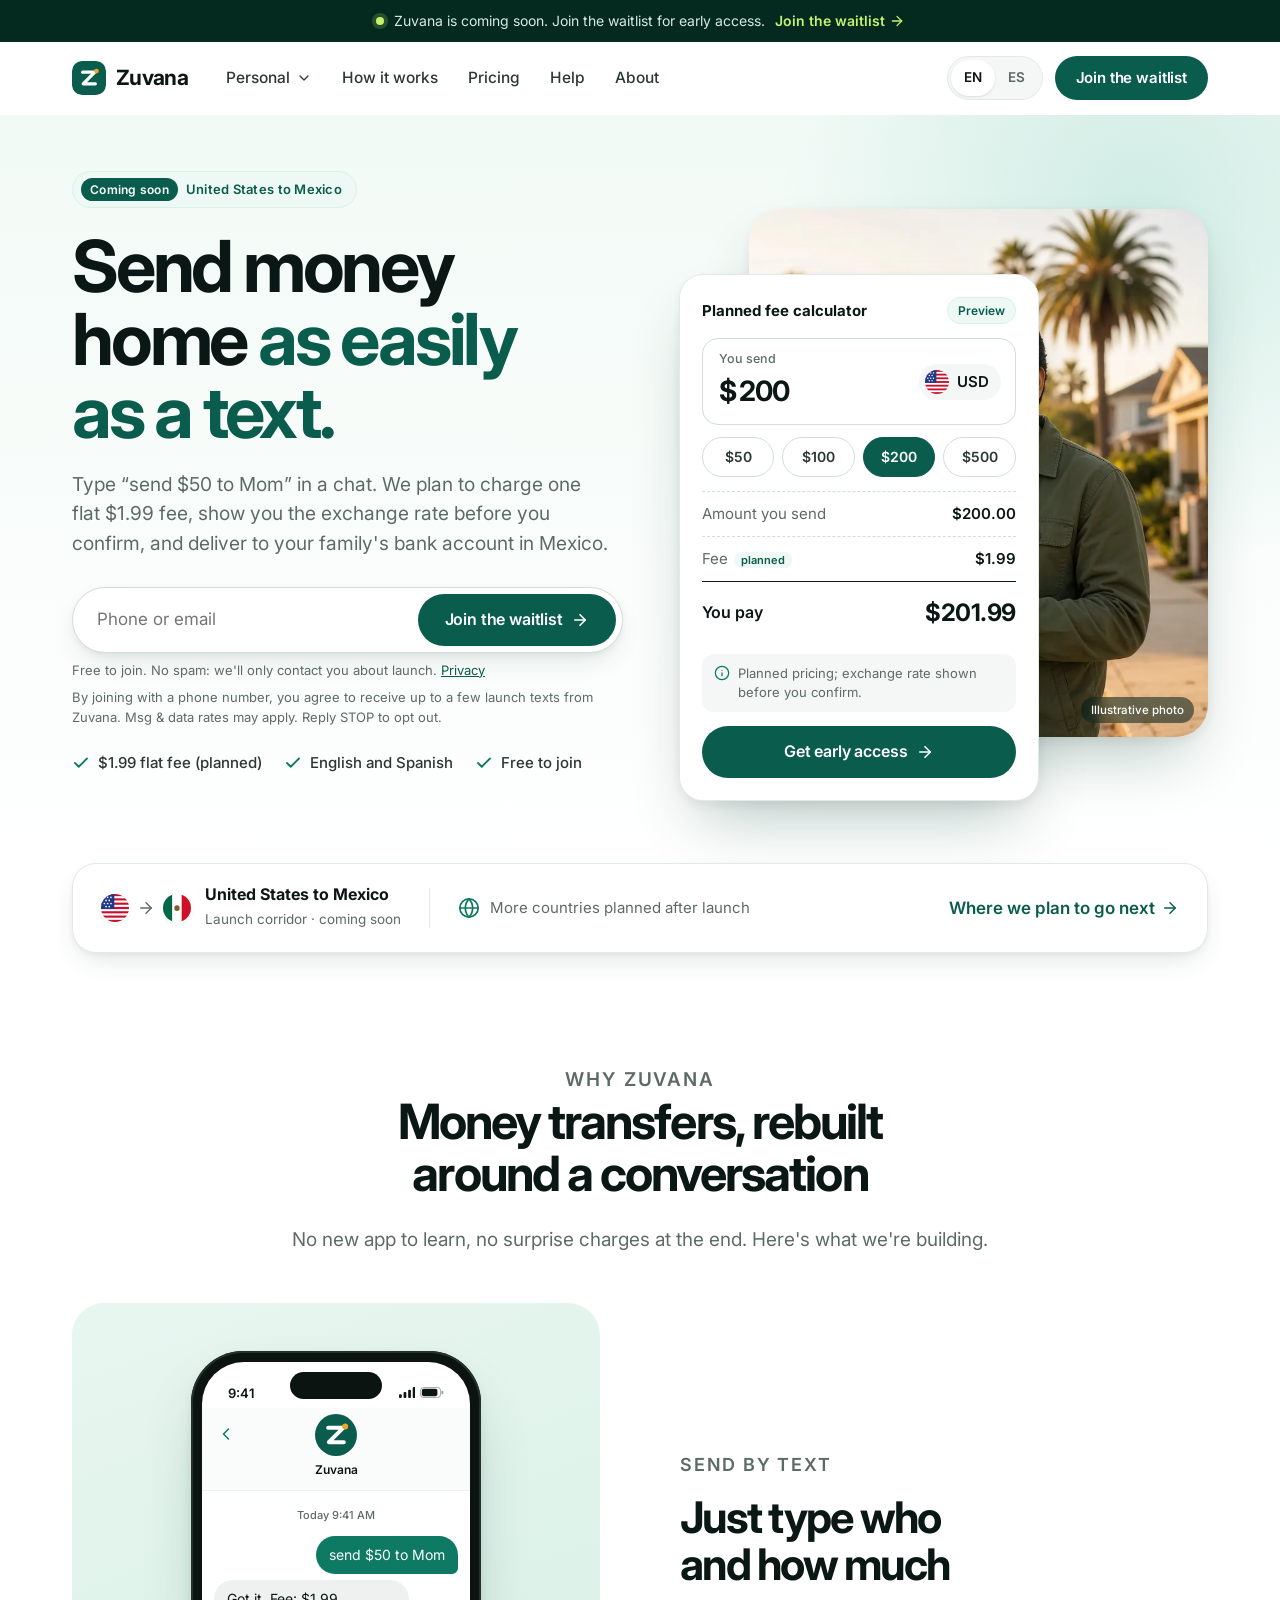
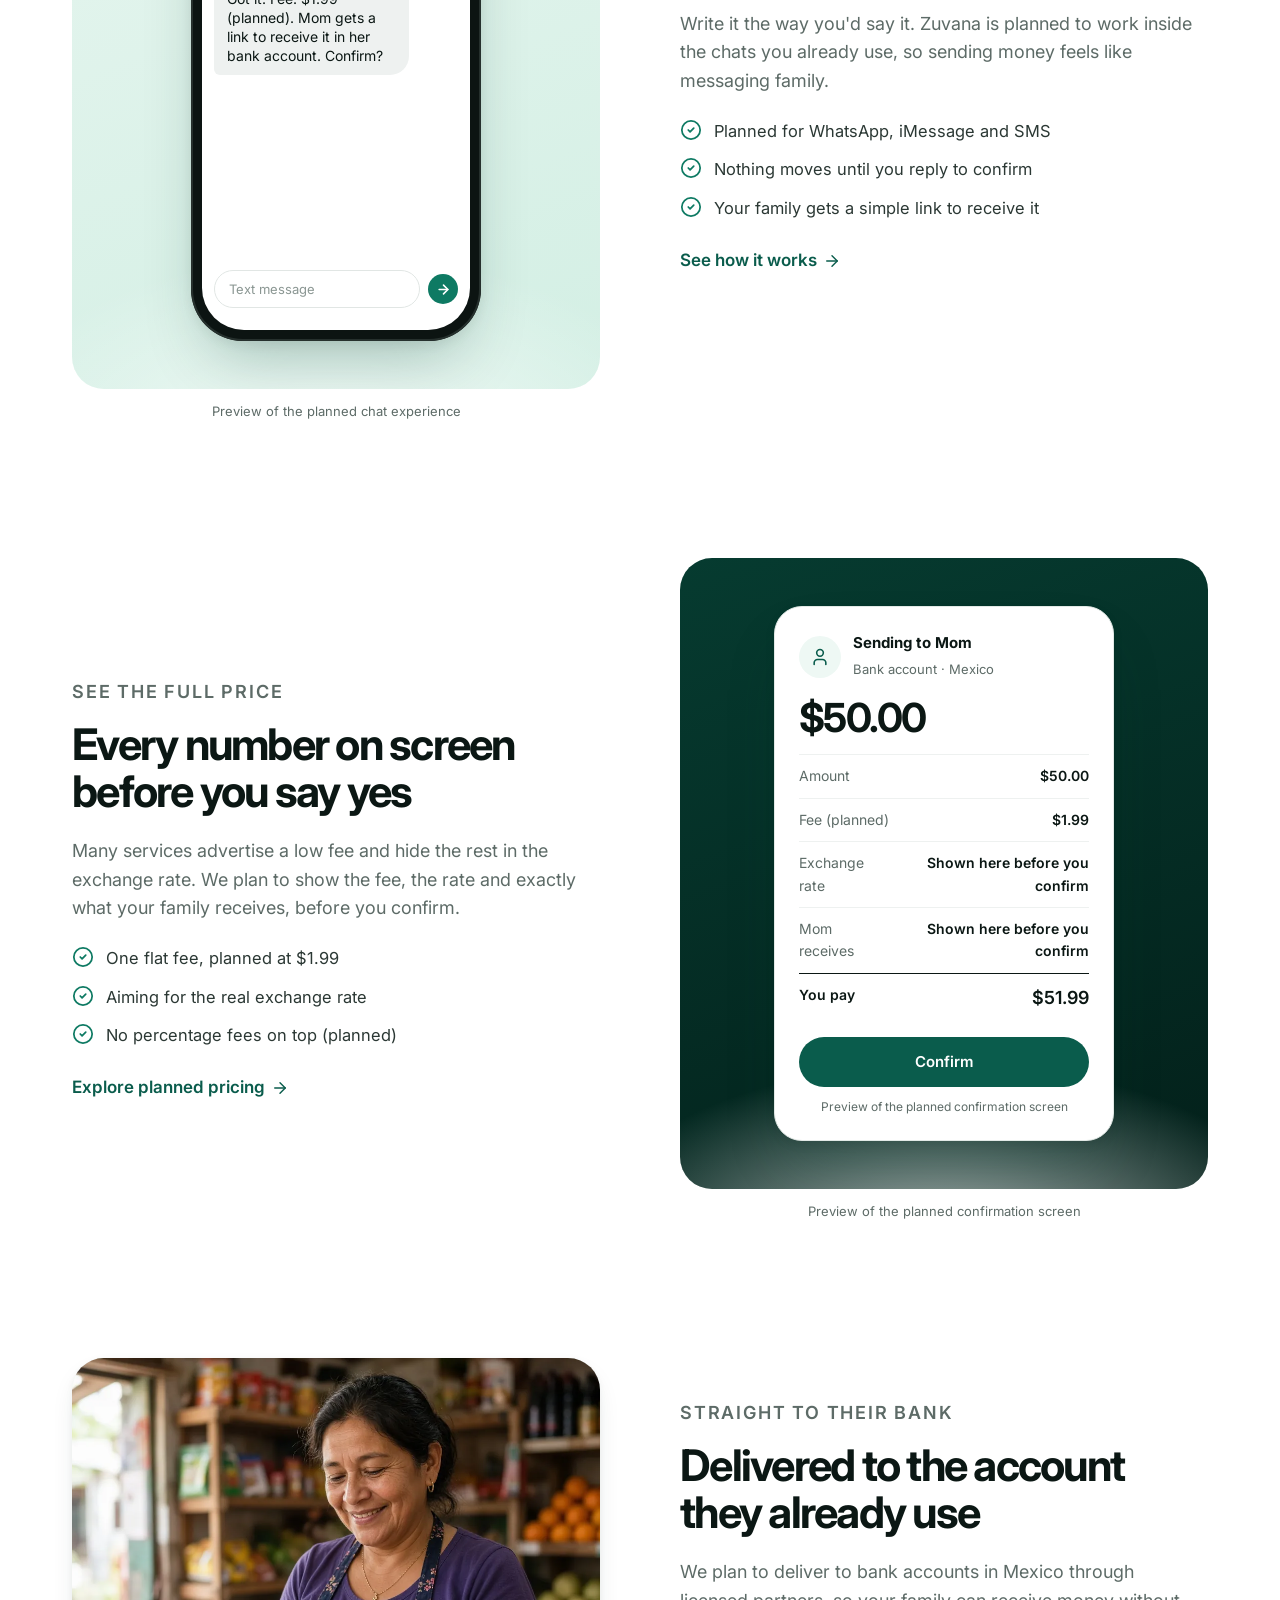
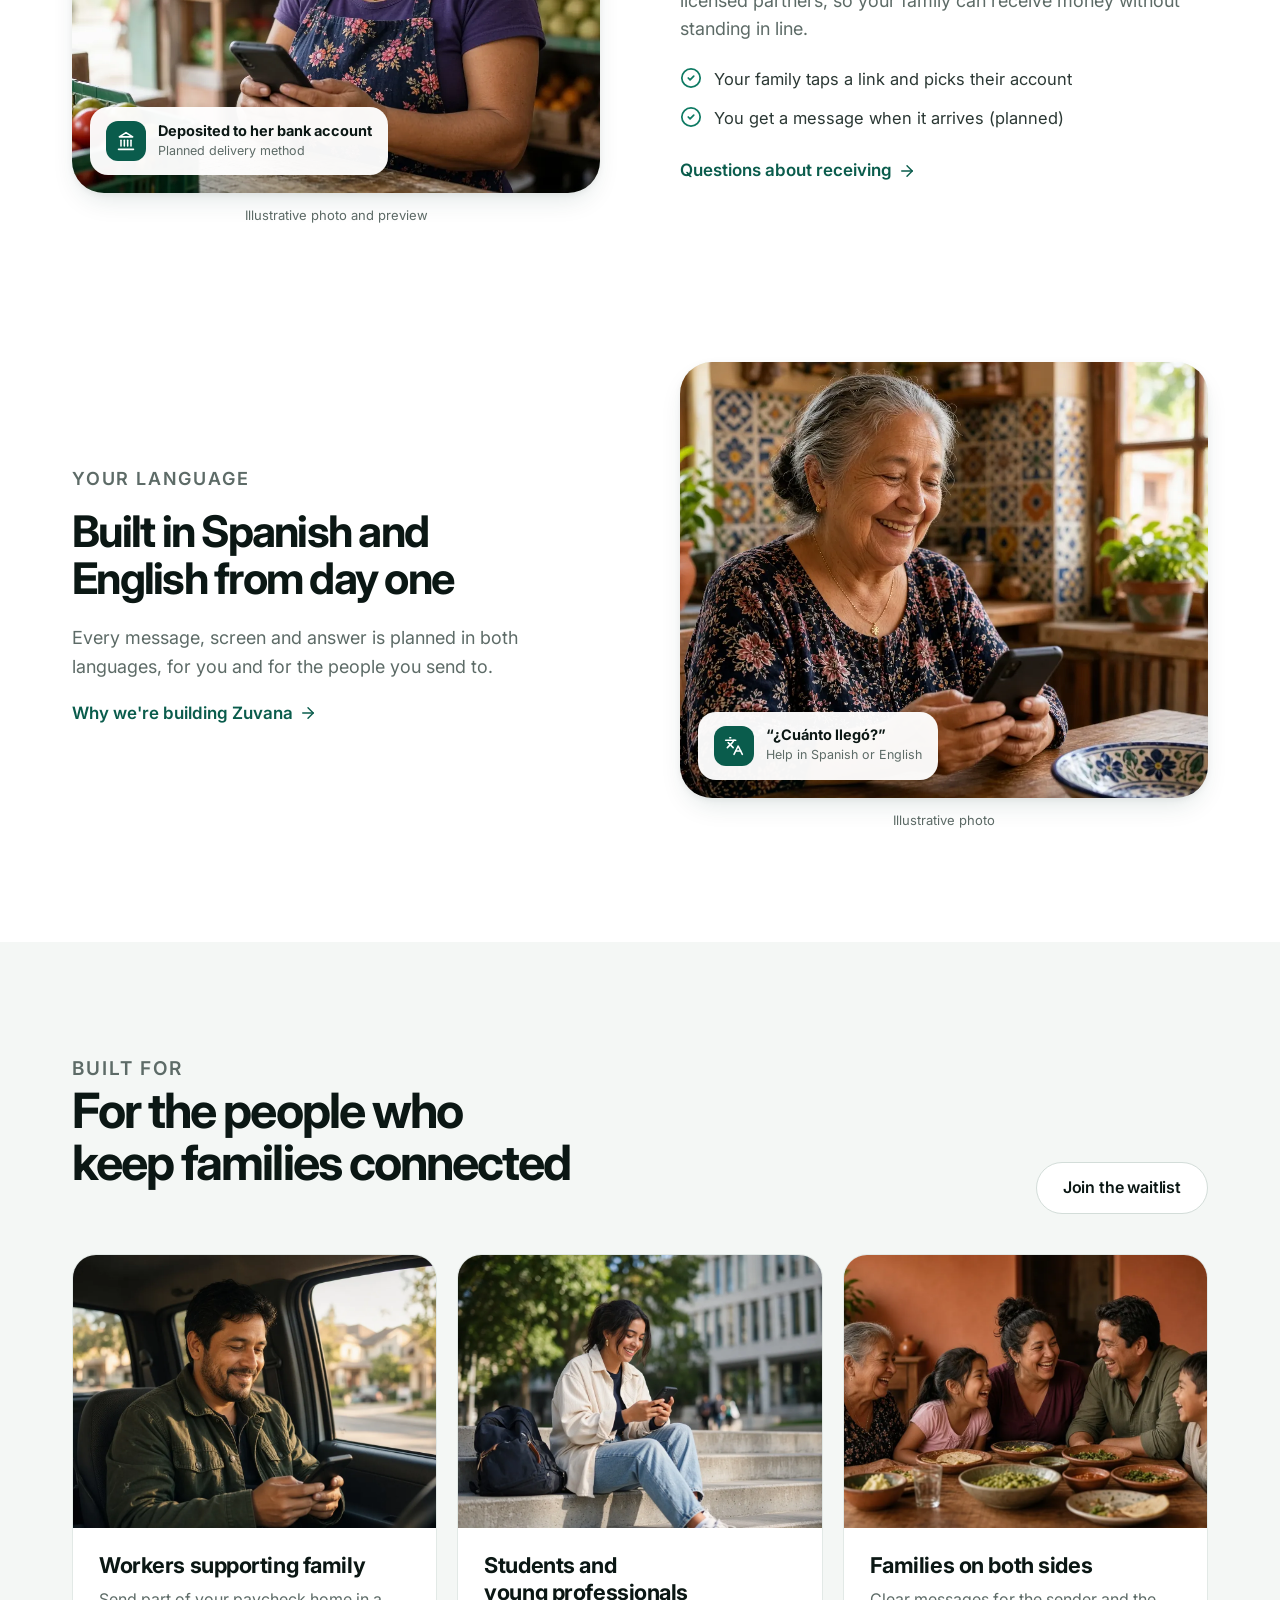
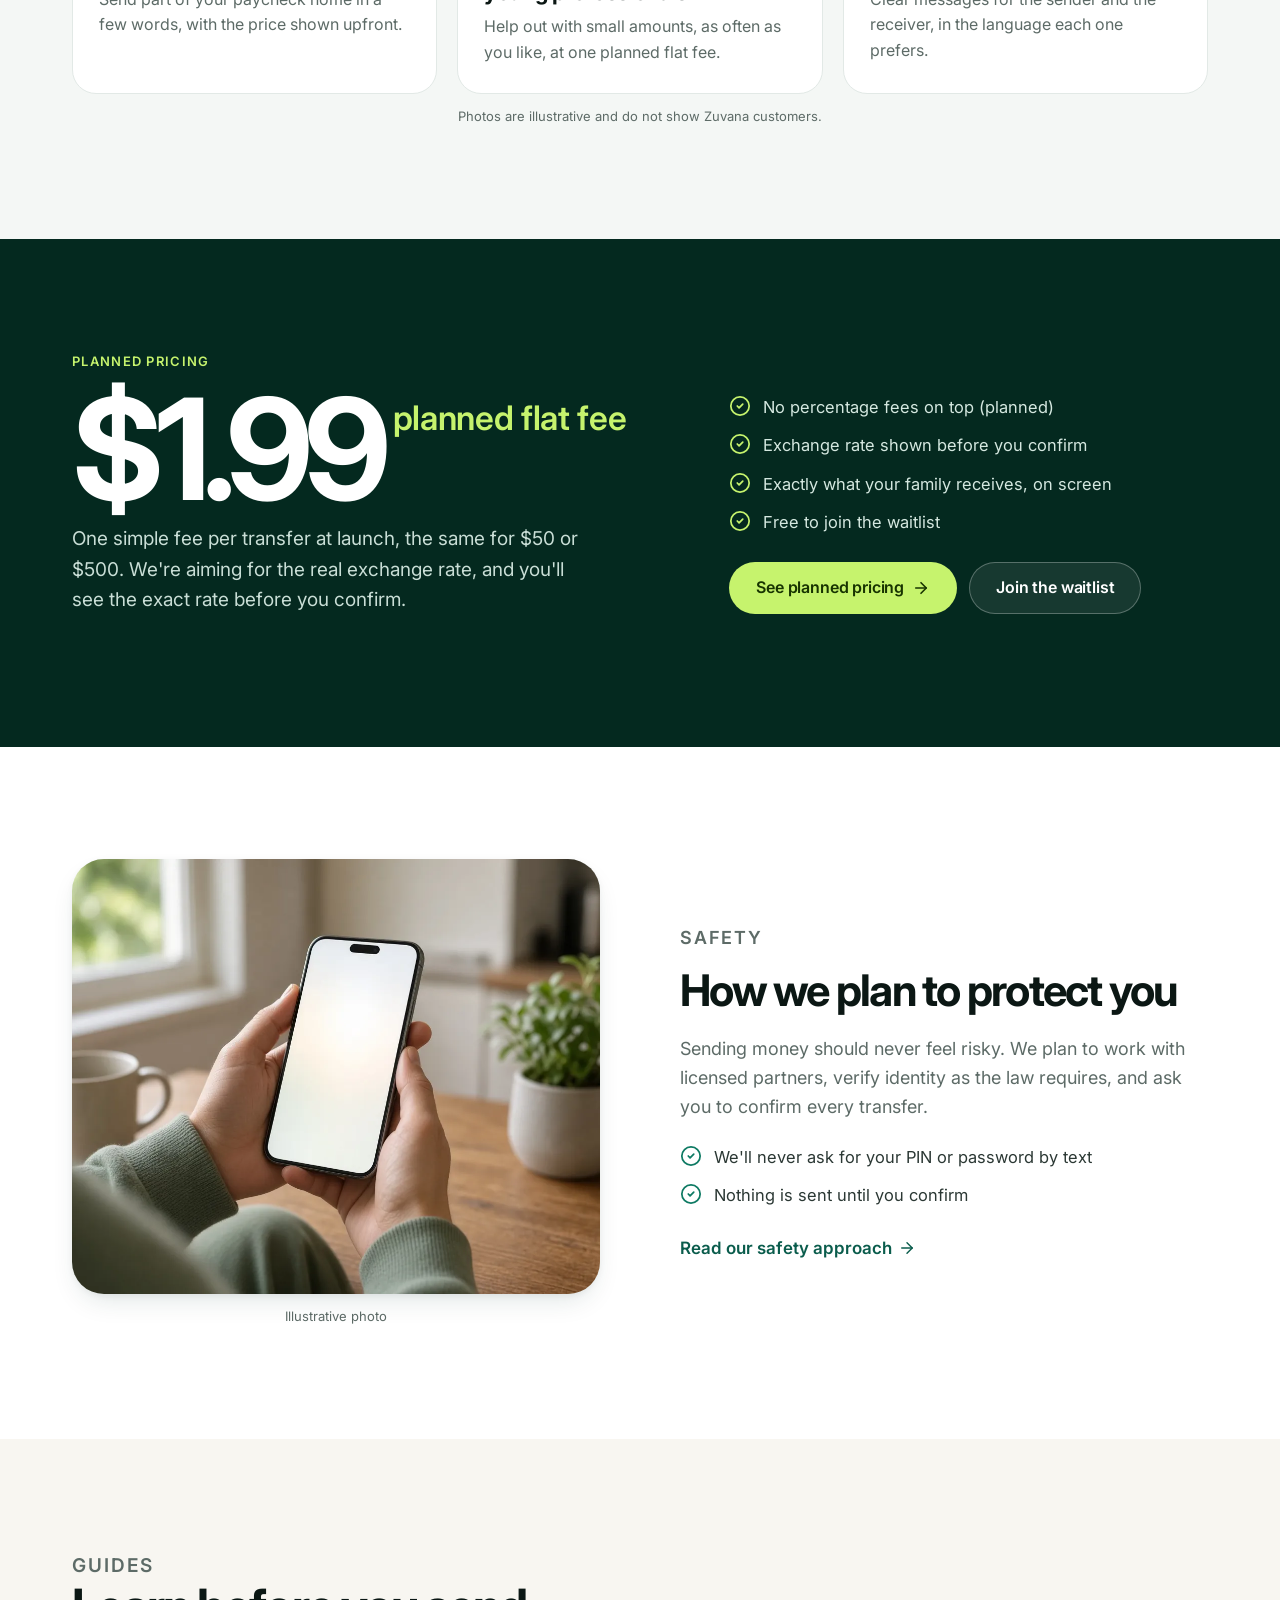
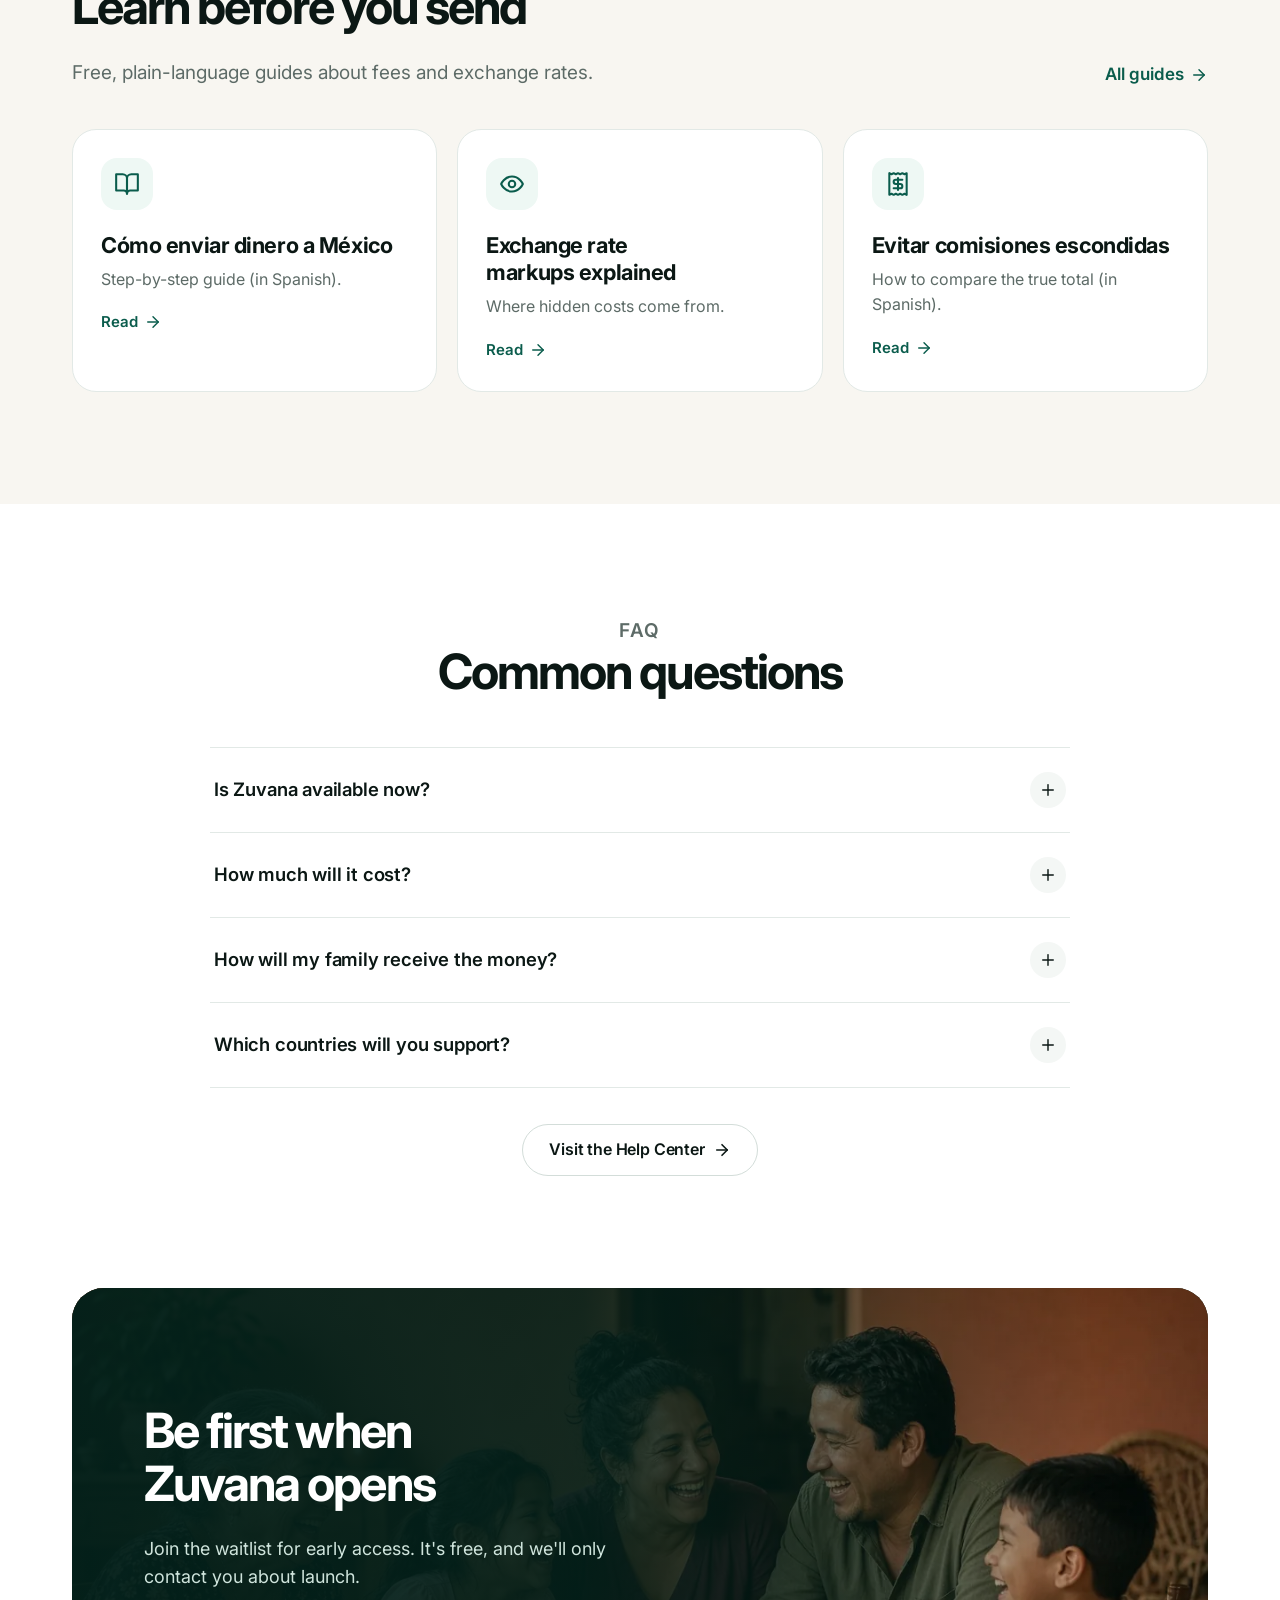
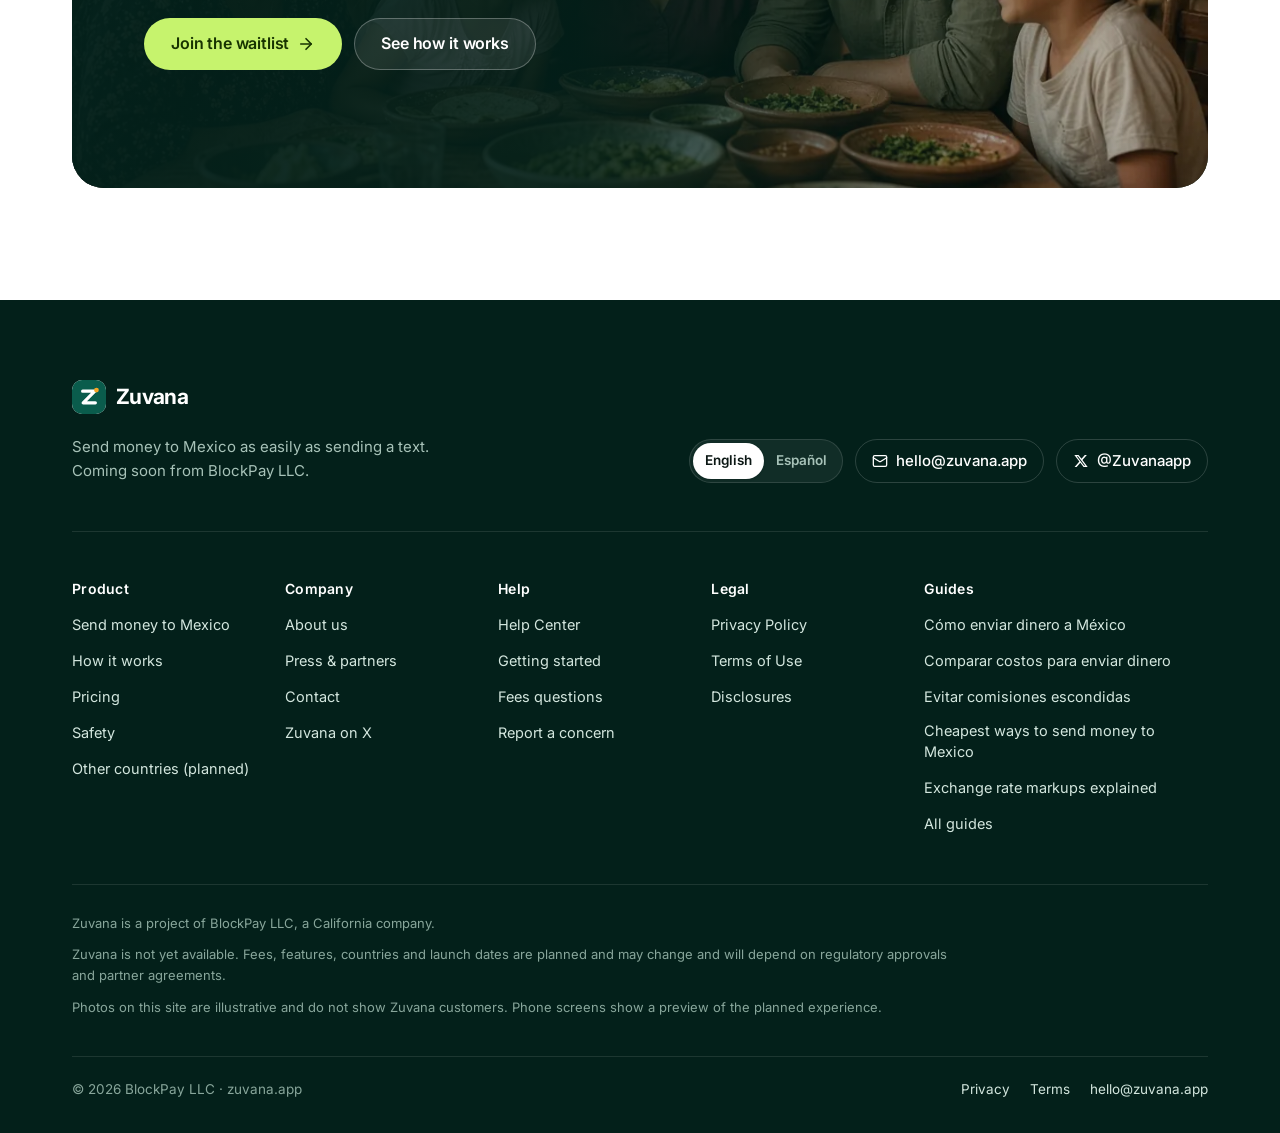
==== commit 04a196fc: "Legal notice update and brand spelling" ====
--- a/index.html
+++ b/index.html
@@ -158,7 +158,7 @@
   <p class="err" id="err" role="alert"></p>
   <p class="ok" id="ok" role="status"></p>
   <p class="fine"><span data-i="kdfd7bd5">Free to join. No spam: we'll only contact you about launch.</span> <a href="/privacy.html"><span data-i="kc5f29bb">Privacy</span></a></p>
-  <p class="fine"><span data-h="k6e06db8">By joining with a phone number, you agree to receive up to a few launch texts from ZUVANA. Msg &amp; data rates may apply. Reply STOP to opt out.</span></p>
+  <p class="fine"><span data-h="k6e06db8">By joining with a phone number, you agree to receive up to a few launch texts from Zuvana. Msg &amp; data rates may apply. Reply STOP to opt out.</span></p>
 </form>
       <ul class="perks">
         <li><svg class="ic" aria-hidden="true"><use href="#i-check"/></svg><span data-i="k60eb25d">$1.99 flat fee (planned)</span></li>
@@ -431,7 +431,7 @@
   </div>
 </footer>
 <a class="btn btn-primary mobile-cta" id="mcta" href="#wl" aria-hidden="true" tabindex="-1"><span data-i="kfd27891">Join the waitlist</span><svg class="ic" aria-hidden="true"><use href="#i-arrow"/></svg></a>
-<script>window.TES={"kfeb4d2d": "Aviso", "kb86e06b": "Inicio de Zuvana", "ka02c83a": "Principal", "k4994a8f": "Idioma", "kb615412": "Menú", "k68f18f6": "Cerrar menú", "k2c630b0": "Teléfono o correo", "k2e9b76e": "Foto ilustrativa: un hombre en una calle soleada mirando su teléfono", "kb78e40e": "Montos rápidos", "kc1db994": "Ejemplo de conversación: envía $50 a mamá", "k270272d": "Foto ilustrativa: una comerciante en México leyendo su teléfono", "kd9bf9c9": "Foto ilustrativa: una señora mayor sonriendo a su teléfono en casa", "k635de3a": "Foto ilustrativa: un hombre revisando su teléfono después del trabajo", "kd7a32b1": "Foto ilustrativa: una estudiante en las escaleras del campus con su teléfono", "ka0b5640": "Foto ilustrativa: una familia junta en casa", "k3064e79": "Foto ilustrativa: manos sosteniendo un teléfono en una mesa de cocina", "kcdee2f4": "Zuvana en X (se abre en otra pestaña)", "kded40f2": "Pie de página", "kb58273f": "Ir al contenido", "ke123658": "Zuvana llegará pronto. Únete a la lista de espera para tener acceso anticipado.", "kfd27891": "Unirme a la lista", "k184daff": "Personal", "k66421c0": "Enviar dinero", "k58bee92": "A México", "k82a7772": "Nuestra primera ruta, muy pronto", "k467dd70": "Otros países (planeado)", "k6ffb12f": "Más rutas después del lanzamiento", "k45389ee": "Guías", "k0163648": "Guías gratis para enviar dinero a casa", "k2f1a3e6": "Conoce", "k9ffdb95": "Cómo funciona", "kc6520cc": "Envía por mensaje, paso a paso", "ke22ac25": "Precios", "k71e75e0": "Una comisión fija planeada", "k6472ce4": "Seguridad", "kb361ba9": "Cómo planeamos protegerte", "k227165d": "Sé de los primeros", "k96fa084": "Únete a la lista y te avisaremos cuando Zuvana abra.", "k6a26f54": "Ayuda", "k8f7f4c1": "Nosotros", "k81151a1": "Muy pronto", "k1c76cbf": "Compañía", "kefdaf9f": "Centro de ayuda", "k7360f20": "Estados Unidos a México", "k682fd0b": "Envía dinero a casa <em>tan fácil como un mensaje.<\/em>", "k3ae130b": "Escribe “envía $50 a mamá” en un chat. Planeamos cobrar una sola comisión fija de $1.99, mostrarte el tipo de cambio antes de confirmar y entregar en la cuenta bancaria de tu familia en México.", "k4519934": "Tu teléfono o correo", "kdfd7bd5": "Unirte es gratis. Sin spam: solo te contactaremos sobre el lanzamiento.", "kc5f29bb": "Privacidad", "k6e06db8": "Al unirte con un número de teléfono, aceptas recibir algunos mensajes de texto de ZUVANA sobre el lanzamiento. Pueden aplicar tarifas de mensajes y datos. Responde STOP para cancelar.", "k60eb25d": "Comisión fija de $1.99 (planeada)", "kdd485a4": "Inglés y español", "k8d29020": "Unirte es gratis", "k9c8da96": "Foto ilustrativa", "k710e44e": "Calculadora de comisión planeada", "k31fde7b": "Vista previa", "k9b6bbfa": "Tú envías", "k7701279": "Monto que envías", "keb7297e": "Comisión", "k38fd049": "planeada", "k9dcb097": "Tú pagas", "ka34d94d": "Precio planeado; el tipo de cambio se muestra antes de confirmar.", "k0f07804": "Obtener acceso anticipado", "kac1d412": "Primera ruta · muy pronto", "k0595daa": "Más países planeados después del lanzamiento", "k01ed844": "A dónde planeamos ir después", "k98e3079": "Por qué Zuvana", "kd1a1668": "Envíos de dinero, rediseñados como una conversación", "kd70de80": "Sin una app nueva que aprender ni cargos sorpresa al final. Esto es lo que estamos construyendo.", "kb845aeb": "Hoy 9:41 a. m.", "kd232f59": "envía $50 a mamá", "k603df45": "Listo. Comisión: $1.99 (planeada). Mamá recibe un enlace para recibirlo en su cuenta bancaria. ¿Confirmas?", "k93cba07": "Sí", "k372f7fd": "Enlace de mamá:", "kbedf076": "Mensaje de texto", "k0d19b92": "Comisión planeada", "k761aa53": "Mamá lo recibió", "k7c73729": "$50.00 · a su cuenta bancaria", "k1426746": "Vista previa de la experiencia de chat planeada", "kcdbe99f": "Envía por mensaje", "k86b8616": "Solo escribe a quién y cuánto", "ka1a3e0d": "Escríbelo como lo dirías. Planeamos que Zuvana funcione en los chats que ya usas, para que enviar dinero se sienta como escribirle a tu familia.", "k3514a10": "Planeado para WhatsApp, iMessage y SMS", "k91ffd9a": "Nada se envía hasta que respondas para confirmar", "kfbb653f": "Tu familia recibe un enlace sencillo para recibirlo", "k192187a": "Ver cómo funciona", "kff21263": "Envío a mamá", "k636fa28": "Cuenta bancaria · México", "kb2f4069": "Monto", "k4bd49ee": "Comisión (planeada)", "ke75e316": "Tipo de cambio", "k1091a41": "Se muestra aquí antes de confirmar", "k9817abf": "Mamá recibe", "k70d9be9": "Confirmar", "k095bde4": "Vista previa de la pantalla de confirmación planeada", "k78b1c04": "Mira el precio completo", "k72326c8": "Todos los números en pantalla antes de decir que sí", "k3e7605c": "Muchos servicios anuncian una comisión baja y esconden el resto en el tipo de cambio. Planeamos mostrar la comisión, el tipo de cambio y exactamente lo que recibe tu familia, antes de que confirmes.", "kac0b41f": "Una comisión fija, planeada en $1.99", "k8f55892": "Buscamos ofrecer el tipo de cambio real", "k729011e": "Sin comisiones porcentuales extra (planeado)", "kc5b4176": "Ver precios planeados", "k962a890": "Depositado en su cuenta bancaria", "k5c4899b": "Método de entrega planeado", "k45d03e6": "Foto ilustrativa y vista previa", "ka86ac2c": "Directo a su banco", "ka0dd53a": "Entregado en la cuenta que ya usan", "k2a64b16": "Planeamos entregar en cuentas bancarias en México a través de socios con licencia, para que tu familia reciba el dinero sin hacer fila.", "kfa4e1c3": "Tu familia toca un enlace y elige su cuenta", "kff18a63": "Recibes un mensaje cuando llega (planeado)", "ka47c048": "Preguntas sobre recibir", "kc9a25f1": "“¿Cuánto llegó?”", "kc142c70": "Ayuda en español o inglés", "k2b7b4fc": "Tu idioma", "kf8f44ec": "Hecho en español e inglés desde el primer día", "k52b9631": "Cada mensaje, pantalla y respuesta está planeada en ambos idiomas, para ti y para quienes reciben.", "k0a147cd": "Por qué construimos Zuvana", "k23ca052": "Hecho para", "k71ba153": "Para quienes mantienen unidas a las familias", "k1f48600": "Trabajadores que apoyan a su familia", "k1e73350": "Envía parte de tu sueldo a casa en pocas palabras, con el precio claro desde el inicio.", "kefb92cb": "Estudiantes y jóvenes profesionales", "k8f03882": "Ayuda con montos pequeños, cuando quieras, con una comisión fija planeada.", "k705e077": "Familias en ambos lados", "k31ba751": "Mensajes claros para quien envía y quien recibe, en el idioma que cada uno prefiera.", "kf58e33a": "Las fotos son ilustrativas y no muestran clientes de Zuvana.", "k28d19a7": "Precios planeados", "k41a97de": "comisión fija planeada", "kad89b2f": "Una comisión sencilla por envío al lanzar, igual para $50 o $500. Buscamos ofrecer el tipo de cambio real, y verás el tipo exacto antes de confirmar.", "k78ec88d": "Tipo de cambio visible antes de confirmar", "k679bb8d": "Lo que recibe tu familia, en pantalla", "k2a441a9": "Unirte a la lista es gratis", "k8740486": "Ver precios planeados", "ka3ce297": "Enviar dinero nunca debería sentirse arriesgado. Planeamos trabajar con socios con licencia, verificar la identidad como lo exige la ley y pedirte que confirmes cada envío.", "k6d2f9e6": "Nunca te pediremos tu PIN ni contraseña por mensaje", "k55614ea": "Nada se envía hasta que confirmes", "k567c753": "Lee nuestro enfoque de seguridad", "k8b68e1f": "Aprende antes de enviar", "k223aa6b": "Guías gratis y en lenguaje sencillo sobre comisiones y tipos de cambio.", "ke5e017a": "Todas las guías", "kd7acead": "Guía paso a paso.", "k7a1a5f3": "Leer", "k33b8d1f": "De dónde vienen los costos escondidos (en inglés).", "k1cc8b74": "Cómo comparar el costo total real.", "k7f94eb8": "Preguntas frecuentes", "k163b32d": "¿Zuvana ya está disponible?", "kd135748": "Todavía no. Zuvana llegará pronto. Únete a la lista y te avisaremos por mensaje o correo cuando abramos.", "kb40637b": "¿Cuánto costará?", "k9cc9997": "Planeamos cobrar una comisión fija de $1.99 por envío al lanzar, y buscamos ofrecer el tipo de cambio real. Verás el tipo exacto y el total antes de confirmar.", "k6f987f8": "¿Cómo recibirá el dinero mi familia?", "kea7f3e0": "Planeamos entregar en cuentas bancarias en México a través de socios con licencia. Tu familia recibe un enlace para elegir su cuenta.", "ke3a99fe": "¿Qué países tendrán?", "kb8eb45f": "Empezamos con Estados Unidos a México. Planeamos más países después del lanzamiento.", "k7be3ae0": "Visita el Centro de ayuda", "k6117599": "Sé de los primeros cuando Zuvana abra", "kfc603f3": "Únete a la lista para tener acceso anticipado. Es gratis y solo te contactaremos sobre el lanzamiento.", "kff8149c": "Envía dinero a México tan fácil como mandar un mensaje. Muy pronto, de BlockPay LLC.", "kdeb1051": "Producto", "kb3b4e52": "Enviar dinero a México", "kcf23ee2": "Sobre nosotros", "k120eb67": "Prensa y socios", "kbbaff12": "Contacto", "k32ee04e": "Zuvana en X", "kcb59b87": "Primeros pasos", "k6185d6c": "Preguntas sobre comisiones", "k89ac304": "Reportar algo sospechoso", "ka10a9bc": "Legal", "kfa2ead6": "Política de privacidad", "k985a4b7": "Términos de uso", "k64338fe": "Avisos", "kf4358e3": "Zuvana es un proyecto de BlockPay LLC, una empresa de California.", "ka595321": "Zuvana aún no está disponible. Las comisiones, funciones, países y fechas de lanzamiento son planes que pueden cambiar y dependerán de aprobaciones regulatorias y acuerdos con socios.", "k398bf49": "Las fotos de este sitio son ilustrativas y no muestran clientes de Zuvana. Las pantallas de teléfono muestran una vista previa de la experiencia planeada.", "k6f1bf85": "Términos"};window.TES_TITLE="Envía dinero a México por mensaje: comisión fija planeada de $1.99 | Zuvana";</script>
+<script>window.TES={"kfeb4d2d": "Aviso", "kb86e06b": "Inicio de Zuvana", "ka02c83a": "Principal", "k4994a8f": "Idioma", "kb615412": "Menú", "k68f18f6": "Cerrar menú", "k2c630b0": "Teléfono o correo", "k2e9b76e": "Foto ilustrativa: un hombre en una calle soleada mirando su teléfono", "kb78e40e": "Montos rápidos", "kc1db994": "Ejemplo de conversación: envía $50 a mamá", "k270272d": "Foto ilustrativa: una comerciante en México leyendo su teléfono", "kd9bf9c9": "Foto ilustrativa: una señora mayor sonriendo a su teléfono en casa", "k635de3a": "Foto ilustrativa: un hombre revisando su teléfono después del trabajo", "kd7a32b1": "Foto ilustrativa: una estudiante en las escaleras del campus con su teléfono", "ka0b5640": "Foto ilustrativa: una familia junta en casa", "k3064e79": "Foto ilustrativa: manos sosteniendo un teléfono en una mesa de cocina", "kcdee2f4": "Zuvana en X (se abre en otra pestaña)", "kded40f2": "Pie de página", "kb58273f": "Ir al contenido", "ke123658": "Zuvana llegará pronto. Únete a la lista de espera para tener acceso anticipado.", "kfd27891": "Unirme a la lista", "k184daff": "Personal", "k66421c0": "Enviar dinero", "k58bee92": "A México", "k82a7772": "Nuestra primera ruta, muy pronto", "k467dd70": "Otros países (planeado)", "k6ffb12f": "Más rutas después del lanzamiento", "k45389ee": "Guías", "k0163648": "Guías gratis para enviar dinero a casa", "k2f1a3e6": "Conoce", "k9ffdb95": "Cómo funciona", "kc6520cc": "Envía por mensaje, paso a paso", "ke22ac25": "Precios", "k71e75e0": "Una comisión fija planeada", "k6472ce4": "Seguridad", "kb361ba9": "Cómo planeamos protegerte", "k227165d": "Sé de los primeros", "k96fa084": "Únete a la lista y te avisaremos cuando Zuvana abra.", "k6a26f54": "Ayuda", "k8f7f4c1": "Nosotros", "k81151a1": "Muy pronto", "k1c76cbf": "Compañía", "kefdaf9f": "Centro de ayuda", "k7360f20": "Estados Unidos a México", "k682fd0b": "Envía dinero a casa <em>tan fácil como un mensaje.<\/em>", "k3ae130b": "Escribe “envía $50 a mamá” en un chat. Planeamos cobrar una sola comisión fija de $1.99, mostrarte el tipo de cambio antes de confirmar y entregar en la cuenta bancaria de tu familia en México.", "k4519934": "Tu teléfono o correo", "kdfd7bd5": "Unirte es gratis. Sin spam: solo te contactaremos sobre el lanzamiento.", "kc5f29bb": "Privacidad", "k6e06db8": "Al unirte con un número de teléfono, aceptas recibir algunos mensajes de texto de Zuvana sobre el lanzamiento. Pueden aplicar tarifas de mensajes y datos. Responde STOP para cancelar.", "k60eb25d": "Comisión fija de $1.99 (planeada)", "kdd485a4": "Inglés y español", "k8d29020": "Unirte es gratis", "k9c8da96": "Foto ilustrativa", "k710e44e": "Calculadora de comisión planeada", "k31fde7b": "Vista previa", "k9b6bbfa": "Tú envías", "k7701279": "Monto que envías", "keb7297e": "Comisión", "k38fd049": "planeada", "k9dcb097": "Tú pagas", "ka34d94d": "Precio planeado; el tipo de cambio se muestra antes de confirmar.", "k0f07804": "Obtener acceso anticipado", "kac1d412": "Primera ruta · muy pronto", "k0595daa": "Más países planeados después del lanzamiento", "k01ed844": "A dónde planeamos ir después", "k98e3079": "Por qué Zuvana", "kd1a1668": "Envíos de dinero, rediseñados como una conversación", "kd70de80": "Sin una app nueva que aprender ni cargos sorpresa al final. Esto es lo que estamos construyendo.", "kb845aeb": "Hoy 9:41 a. m.", "kd232f59": "envía $50 a mamá", "k603df45": "Listo. Comisión: $1.99 (planeada). Mamá recibe un enlace para recibirlo en su cuenta bancaria. ¿Confirmas?", "k93cba07": "Sí", "k372f7fd": "Enlace de mamá:", "kbedf076": "Mensaje de texto", "k0d19b92": "Comisión planeada", "k761aa53": "Mamá lo recibió", "k7c73729": "$50.00 · a su cuenta bancaria", "k1426746": "Vista previa de la experiencia de chat planeada", "kcdbe99f": "Envía por mensaje", "k86b8616": "Solo escribe a quién y cuánto", "ka1a3e0d": "Escríbelo como lo dirías. Planeamos que Zuvana funcione en los chats que ya usas, para que enviar dinero se sienta como escribirle a tu familia.", "k3514a10": "Planeado para WhatsApp, iMessage y SMS", "k91ffd9a": "Nada se envía hasta que respondas para confirmar", "kfbb653f": "Tu familia recibe un enlace sencillo para recibirlo", "k192187a": "Ver cómo funciona", "kff21263": "Envío a mamá", "k636fa28": "Cuenta bancaria · México", "kb2f4069": "Monto", "k4bd49ee": "Comisión (planeada)", "ke75e316": "Tipo de cambio", "k1091a41": "Se muestra aquí antes de confirmar", "k9817abf": "Mamá recibe", "k70d9be9": "Confirmar", "k095bde4": "Vista previa de la pantalla de confirmación planeada", "k78b1c04": "Mira el precio completo", "k72326c8": "Todos los números en pantalla antes de decir que sí", "k3e7605c": "Muchos servicios anuncian una comisión baja y esconden el resto en el tipo de cambio. Planeamos mostrar la comisión, el tipo de cambio y exactamente lo que recibe tu familia, antes de que confirmes.", "kac0b41f": "Una comisión fija, planeada en $1.99", "k8f55892": "Buscamos ofrecer el tipo de cambio real", "k729011e": "Sin comisiones porcentuales extra (planeado)", "kc5b4176": "Ver precios planeados", "k962a890": "Depositado en su cuenta bancaria", "k5c4899b": "Método de entrega planeado", "k45d03e6": "Foto ilustrativa y vista previa", "ka86ac2c": "Directo a su banco", "ka0dd53a": "Entregado en la cuenta que ya usan", "k2a64b16": "Planeamos entregar en cuentas bancarias en México a través de socios con licencia, para que tu familia reciba el dinero sin hacer fila.", "kfa4e1c3": "Tu familia toca un enlace y elige su cuenta", "kff18a63": "Recibes un mensaje cuando llega (planeado)", "ka47c048": "Preguntas sobre recibir", "kc9a25f1": "“¿Cuánto llegó?”", "kc142c70": "Ayuda en español o inglés", "k2b7b4fc": "Tu idioma", "kf8f44ec": "Hecho en español e inglés desde el primer día", "k52b9631": "Cada mensaje, pantalla y respuesta está planeada en ambos idiomas, para ti y para quienes reciben.", "k0a147cd": "Por qué construimos Zuvana", "k23ca052": "Hecho para", "k71ba153": "Para quienes mantienen unidas a las familias", "k1f48600": "Trabajadores que apoyan a su familia", "k1e73350": "Envía parte de tu sueldo a casa en pocas palabras, con el precio claro desde el inicio.", "kefb92cb": "Estudiantes y jóvenes profesionales", "k8f03882": "Ayuda con montos pequeños, cuando quieras, con una comisión fija planeada.", "k705e077": "Familias en ambos lados", "k31ba751": "Mensajes claros para quien envía y quien recibe, en el idioma que cada uno prefiera.", "kf58e33a": "Las fotos son ilustrativas y no muestran clientes de Zuvana.", "k28d19a7": "Precios planeados", "k41a97de": "comisión fija planeada", "kad89b2f": "Una comisión sencilla por envío al lanzar, igual para $50 o $500. Buscamos ofrecer el tipo de cambio real, y verás el tipo exacto antes de confirmar.", "k78ec88d": "Tipo de cambio visible antes de confirmar", "k679bb8d": "Lo que recibe tu familia, en pantalla", "k2a441a9": "Unirte a la lista es gratis", "k8740486": "Ver precios planeados", "ka3ce297": "Enviar dinero nunca debería sentirse arriesgado. Planeamos trabajar con socios con licencia, verificar la identidad como lo exige la ley y pedirte que confirmes cada envío.", "k6d2f9e6": "Nunca te pediremos tu PIN ni contraseña por mensaje", "k55614ea": "Nada se envía hasta que confirmes", "k567c753": "Lee nuestro enfoque de seguridad", "k8b68e1f": "Aprende antes de enviar", "k223aa6b": "Guías gratis y en lenguaje sencillo sobre comisiones y tipos de cambio.", "ke5e017a": "Todas las guías", "kd7acead": "Guía paso a paso.", "k7a1a5f3": "Leer", "k33b8d1f": "De dónde vienen los costos escondidos (en inglés).", "k1cc8b74": "Cómo comparar el costo total real.", "k7f94eb8": "Preguntas frecuentes", "k163b32d": "¿Zuvana ya está disponible?", "kd135748": "Todavía no. Zuvana llegará pronto. Únete a la lista y te avisaremos por mensaje o correo cuando abramos.", "kb40637b": "¿Cuánto costará?", "k9cc9997": "Planeamos cobrar una comisión fija de $1.99 por envío al lanzar, y buscamos ofrecer el tipo de cambio real. Verás el tipo exacto y el total antes de confirmar.", "k6f987f8": "¿Cómo recibirá el dinero mi familia?", "kea7f3e0": "Planeamos entregar en cuentas bancarias en México a través de socios con licencia. Tu familia recibe un enlace para elegir su cuenta.", "ke3a99fe": "¿Qué países tendrán?", "kb8eb45f": "Empezamos con Estados Unidos a México. Planeamos más países después del lanzamiento.", "k7be3ae0": "Visita el Centro de ayuda", "k6117599": "Sé de los primeros cuando Zuvana abra", "kfc603f3": "Únete a la lista para tener acceso anticipado. Es gratis y solo te contactaremos sobre el lanzamiento.", "kff8149c": "Envía dinero a México tan fácil como mandar un mensaje. Muy pronto, de BlockPay LLC.", "kdeb1051": "Producto", "kb3b4e52": "Enviar dinero a México", "kcf23ee2": "Sobre nosotros", "k120eb67": "Prensa y socios", "kbbaff12": "Contacto", "k32ee04e": "Zuvana en X", "kcb59b87": "Primeros pasos", "k6185d6c": "Preguntas sobre comisiones", "k89ac304": "Reportar algo sospechoso", "ka10a9bc": "Legal", "kfa2ead6": "Política de privacidad", "k985a4b7": "Términos de uso", "k64338fe": "Avisos", "kf4358e3": "Zuvana es un proyecto de BlockPay LLC, una empresa de California.", "ka595321": "Zuvana aún no está disponible. Las comisiones, funciones, países y fechas de lanzamiento son planes que pueden cambiar y dependerán de aprobaciones regulatorias y acuerdos con socios.", "k398bf49": "Las fotos de este sitio son ilustrativas y no muestran clientes de Zuvana. Las pantallas de teléfono muestran una vista previa de la experiencia planeada.", "k6f1bf85": "Términos"};window.TES_TITLE="Envía dinero a México por mensaje: comisión fija planeada de $1.99 | Zuvana";</script>
 <script src="/site.js" defer></script>
 </body>
 </html>
